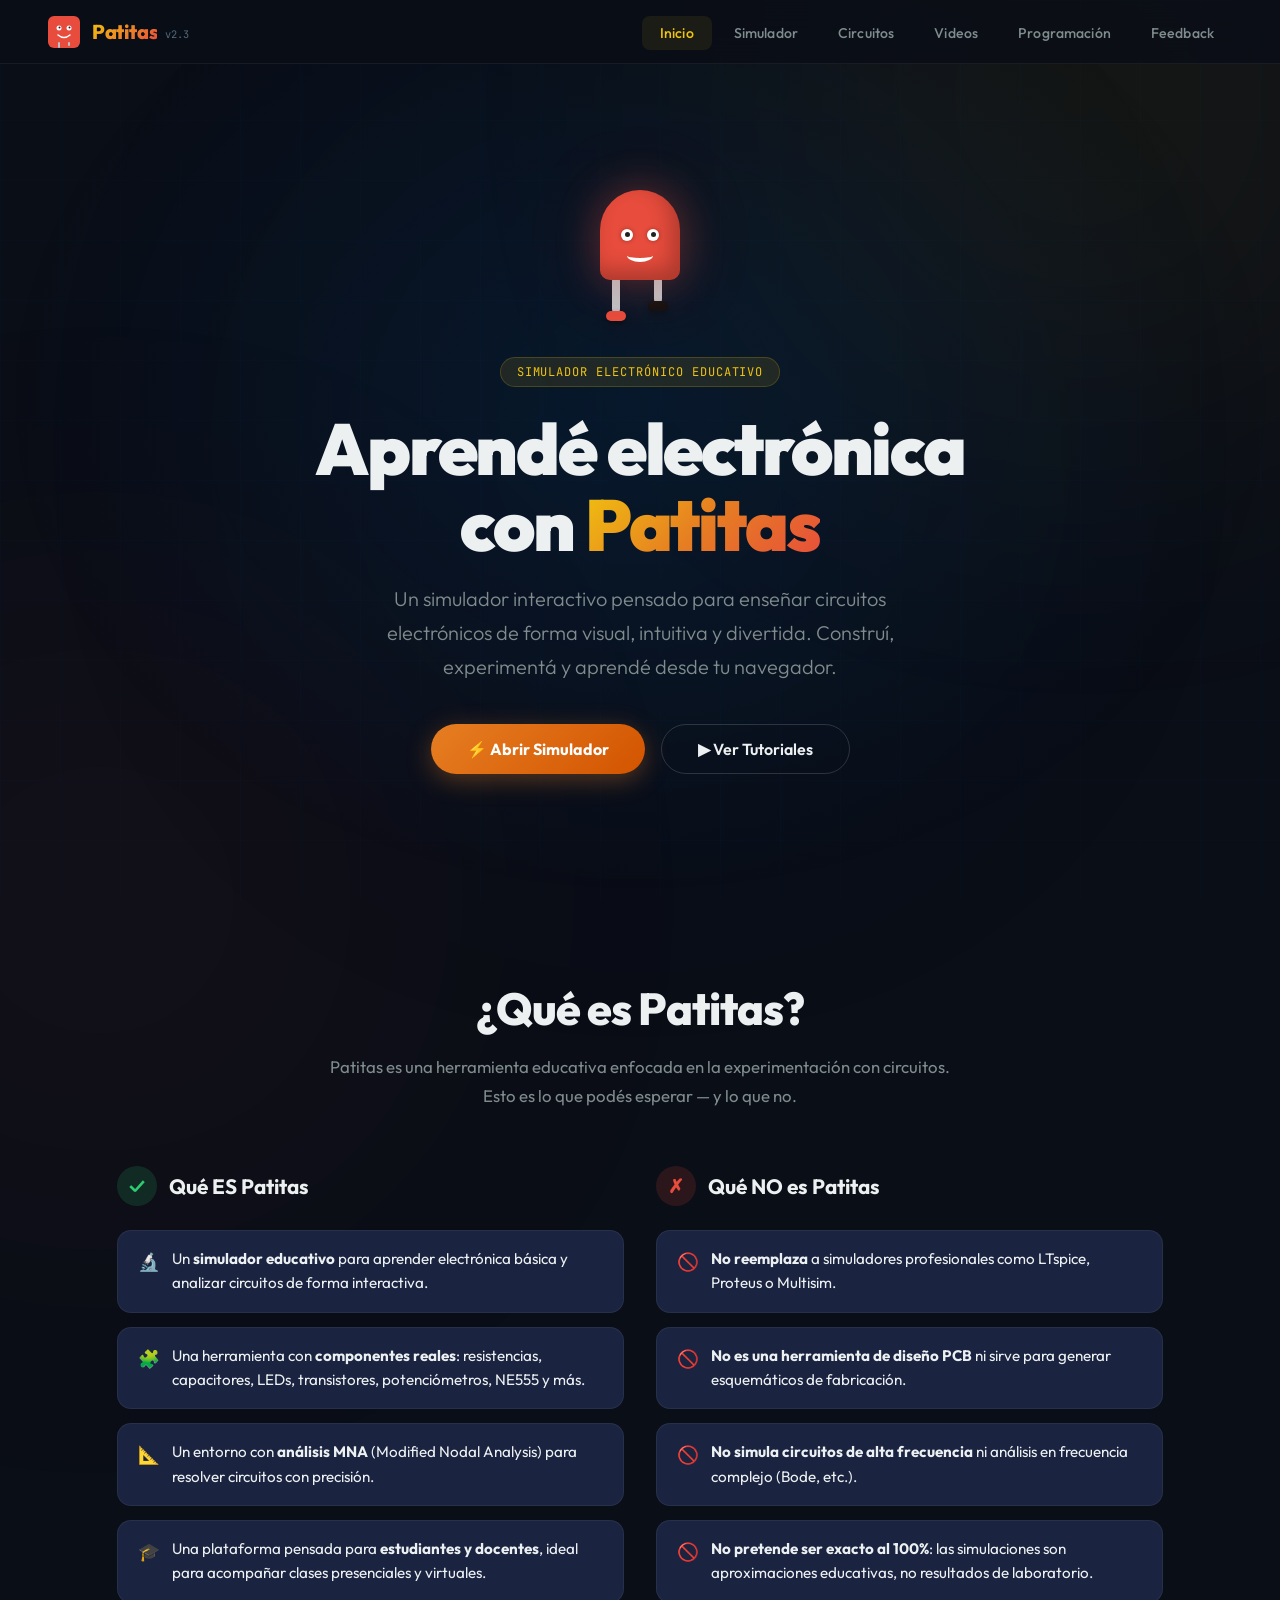
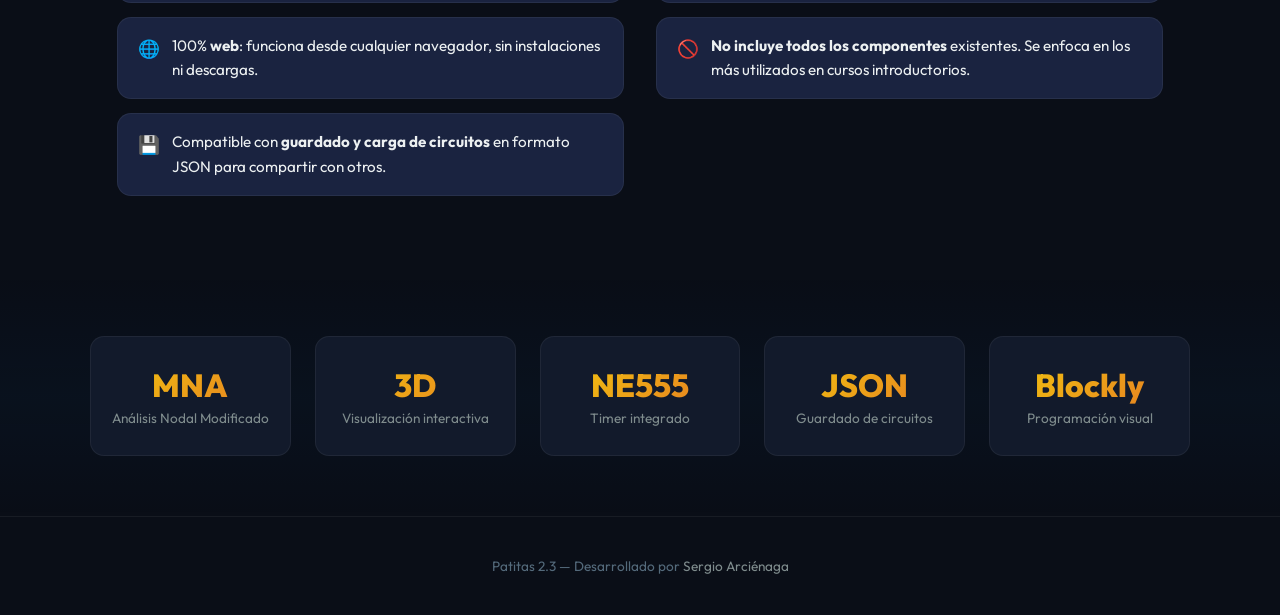
==== index.html @ 9a81a3ea "Initial commit" ====
<!DOCTYPE html><html lang="es"><head><meta charset="UTF-8"><meta name="viewport" content="width=device-width, initial-scale=1.0"><title>Patitas 2.3 — Simulador Electrónico Educativo</title><link rel="icon" type="image/svg+xml" href="[data-uri]"><link rel="preconnect" href="https://fonts.googleapis.com"><link rel="preconnect" href="https://fonts.gstatic.com" crossorigin><link href="https://fonts.googleapis.com/css2?family=Outfit:wght@300;400;500;600;700;800;900&family=JetBrains+Mono:wght@400;500;600&display=swap" rel="stylesheet"><style>:root{--bg-deep:#0a0e17;--bg-surface:#121a2b;--bg-card:#1a2340;--bg-card-hover:#1f2b4d;--patitas-red:#e74c3c;--patitas-red-glow:rgba(231,76,60,0.35);--multimeter-yellow:#f1c40f;--yellow-glow:rgba(241,196,15,0.25);--circuit-blue:#004b8d;--circuit-blue-light:#1e3a5f;--ocean-blue:#2980b9;--sky-blue:#aed6f1;--orange:#e67e22;--orange-deep:#d35400;--green:#2ecc71;--text-primary:#ecf0f1;--text-muted:#7f8c8d;--text-dim:#546a7b;--border-subtle:rgba(255,255,255,0.06);--border-accent:rgba(241,196,15,0.2);--radius-sm:8px;--radius-md:14px;--radius-lg:22px;--radius-xl:32px;--font-display:'Outfit',sans-serif;--font-mono:'JetBrains Mono',monospace}*,*::before,*::after{margin:0;padding:0;box-sizing:border-box}html{scroll-behavior:smooth;scrollbar-width:thin;scrollbar-color:var(--circuit-blue) var(--bg-deep)}body{font-family:var(--font-display);background:var(--bg-deep);color:var(--text-primary);overflow-x:hidden;min-height:100vh}.bg-grid{position:fixed;inset:0;z-index:0;pointer-events:none;background-image:linear-gradient(rgba(0,75,141,0.04) 1px,transparent 1px),linear-gradient(90deg,rgba(0,75,141,0.04) 1px,transparent 1px);background-size:60px 60px}.bg-glow{position:fixed;width:600px;height:600px;border-radius:50%;filter:blur(180px);pointer-events:none;z-index:0;opacity:0.5}.bg-glow--yellow{background:var(--multimeter-yellow);top:-200px;right:-100px;opacity:0.08}.bg-glow--red{background:var(--patitas-red);bottom:-300px;left:-200px;opacity:0.06}.bg-glow--blue{background:var(--circuit-blue);top:50%;left:50%;transform:translate(-50%,-50%);opacity:0.07}.navbar{position:fixed;top:0;left:0;right:0;z-index:9999;padding:0 clamp(16px,4vw,48px);height:64px;display:flex;align-items:center;justify-content:space-between;background:rgba(10,14,23,0.82);backdrop-filter:blur(20px) saturate(1.4);border-bottom:1px solid var(--border-subtle);overflow:hidden;transition:height 0.35s cubic-bezier(0.4,0,0.2,1),background 0.3s,box-shadow 0.3s,border-color 0.3s}.navbar.scrolled{background:rgba(10,14,23,0.95);box-shadow:0 4px 30px rgba(0,0,0,0.4)}.navbar.sim-collapsed{height:5px;border-bottom:2px solid var(--multimeter-yellow);background:rgba(10,14,23,0.6);box-shadow:0 0 20px var(--yellow-glow);pointer-events:none}.navbar.sim-collapsed *{opacity:0;transition:opacity 0.15s ease}.navbar.sim-expanded{height:64px;pointer-events:auto}.navbar.sim-expanded *{opacity:1;transition:opacity 0.25s ease 0.1s}.nav-hover-zone{position:fixed;top:0;left:0;right:0;height:18px;z-index:10000;display:none;cursor:default}.nav-hover-zone.active{display:block}.nav-brand{display:flex;align-items:center;gap:12px;text-decoration:none;cursor:pointer}.nav-brand svg{flex-shrink:0}.nav-brand-text{font-weight:800;font-size:1.25rem;background:linear-gradient(135deg,var(--multimeter-yellow),var(--patitas-red));-webkit-background-clip:text;-webkit-text-fill-color:transparent;background-clip:text;letter-spacing:-0.02em}.nav-brand-version{font-size:0.65rem;font-family:var(--font-mono);color:var(--text-dim);margin-left:-4px;margin-top:4px}.nav-links{display:flex;gap:4px;list-style:none}.nav-link{padding:8px 18px;border-radius:var(--radius-sm);font-size:0.88rem;font-weight:500;color:var(--text-muted);text-decoration:none;cursor:pointer;transition:color 0.2s,background 0.2s;letter-spacing:0.01em}.nav-link:hover{color:var(--text-primary);background:rgba(255,255,255,0.04)}.nav-link.active{color:var(--multimeter-yellow);background:rgba(241,196,15,0.08)}.nav-cta{padding:8px 20px;border-radius:var(--radius-lg);background:linear-gradient(135deg,var(--orange),var(--orange-deep));color:#fff;font-weight:600;font-size:0.85rem;text-decoration:none;cursor:pointer;transition:transform 0.2s,box-shadow 0.2s;box-shadow:0 4px 15px rgba(230,126,34,0.3)}.nav-cta:hover{transform:translateY(-2px);box-shadow:0 6px 25px rgba(230,126,34,0.5)}.nav-toggle{display:none;background:none;border:none;cursor:pointer;padding:8px}.nav-toggle span{display:block;width:22px;height:2px;background:var(--text-primary);margin:5px 0;border-radius:2px;transition:0.3s}@media (max-width:768px){.nav-toggle{display:block}.nav-links{position:fixed;top:64px;left:0;right:0;flex-direction:column;background:rgba(10,14,23,0.97);backdrop-filter:blur(20px);padding:16px;gap:4px;border-bottom:1px solid var(--border-subtle);transform:translateY(-120%);transition:transform 0.35s cubic-bezier(0.4,0,0.2,1)}.nav-links.open{transform:translateY(0)}.nav-link{padding:14px 18px;font-size:1rem}}.page{display:none;min-height:100vh;padding-top:64px;position:relative;z-index:1}.page.active{display:block}.page--simulator{padding-top:64px;display:none;transition:padding-top 0.35s cubic-bezier(0.4,0,0.2,1)}.page--simulator.nav-hidden{padding-top:5px}.page--simulator.active{display:flex;flex-direction:column;height:100vh}.hero{min-height:calc(100vh - 64px);display:flex;flex-direction:column;justify-content:center;align-items:center;text-align:center;padding:60px clamp(20px,6vw,80px);position:relative;overflow:hidden}.hero-video-wrap{position:absolute;top:0;left:50%;transform:translateX(-50%);width:min(900px,94vw);aspect-ratio:16/9;border-radius:0 0 24px 24px;overflow:hidden;opacity:0.32;filter:blur(0.5px) saturate(1.4) brightness(1.1);z-index:0;pointer-events:none;mask-image:linear-gradient(to bottom,black 30%,transparent 95%);-webkit-mask-image:linear-gradient(to bottom,black 30%,transparent 95%)}.hero-video-wrap video{width:100%;height:100%;object-fit:cover;display:block}.hero-video-wrap::after{content:'';position:absolute;inset:-2px;border-radius:0 0 26px 26px;border:1px solid rgba(241,196,15,0.12);border-top:none;pointer-events:none}.hero::before{content:'';position:absolute;inset:0;background:radial-gradient(ellipse at 50% 40%,rgba(0,75,141,0.15) 0%,transparent 70%);pointer-events:none;z-index:1}.hero>*:not(.hero-video-wrap){position:relative;z-index:2}.hero-mascot{position:relative;margin-bottom:36px;animation:mascotFloat 4s ease-in-out infinite}@keyframes mascotFloat{0%,100%{transform:translateY(0)}50%{transform:translateY(-12px)}}.mascot-body{width:80px;height:90px;background:var(--patitas-red);border-radius:40px 40px 10px 10px;position:relative;display:flex;justify-content:center;align-items:center;box-shadow:inset -8px -10px 20px rgba(0,0,0,0.25),0 0 40px var(--patitas-red-glow),0 0 80px rgba(231,76,60,0.15)}.mascot-eye{width:12px;height:12px;background:#fff;border-radius:50%;margin:0 7px;box-shadow:0 0 4px rgba(0,0,0,0.3);position:relative;animation:mascotBlink 3s infinite}.mascot-eye::after{content:'';position:absolute;width:5px;height:5px;background:#222;border-radius:50%;top:3px;left:4px}@keyframes mascotBlink{0%,90%,100%{transform:scaleY(1)}95%{transform:scaleY(0.1)}}.mascot-smile{position:absolute;bottom:18px;width:26px;height:13px;border-bottom:4px solid #fff;border-radius:50%}.mascot-legs{display:flex;justify-content:space-between;width:56px;margin:-3px auto 0}.mascot-leg{width:8px;background:#bdc3c7;border-radius:4px}.mascot-leg--long{height:36px}.mascot-leg--short{height:26px}.mascot-shoe{width:20px;height:10px;border-radius:5px;margin-top:-2px;margin-left:-6px}.mascot-shoe--red{background:var(--patitas-red);box-shadow:0 3px 6px rgba(0,0,0,0.3)}.mascot-shoe--black{background:#111;box-shadow:0 3px 6px rgba(0,0,0,0.3)}.hero-badge{font-family:var(--font-mono);font-size:0.75rem;color:var(--multimeter-yellow);background:rgba(241,196,15,0.1);border:1px solid rgba(241,196,15,0.2);padding:6px 16px;border-radius:100px;margin-bottom:24px;letter-spacing:0.08em;text-transform:uppercase}.hero h1{font-size:clamp(2.4rem,6vw,4.5rem);font-weight:900;line-height:1.05;letter-spacing:-0.03em;margin-bottom:20px}.hero h1 .gradient-text{background:linear-gradient(135deg,var(--multimeter-yellow) 0%,var(--orange) 50%,var(--patitas-red) 100%);-webkit-background-clip:text;-webkit-text-fill-color:transparent;background-clip:text}.hero-sub{font-size:clamp(1rem,2.2vw,1.25rem);color:var(--text-muted);max-width:600px;line-height:1.7;margin-bottom:40px;font-weight:300}.hero-actions{display:flex;gap:16px;flex-wrap:wrap;justify-content:center}.btn-primary{padding:14px 36px;border-radius:var(--radius-xl);background:linear-gradient(135deg,var(--orange),var(--orange-deep));color:#fff;font-weight:700;font-size:1rem;border:none;cursor:pointer;transition:transform 0.25s,box-shadow 0.25s;box-shadow:0 6px 25px rgba(230,126,34,0.35);text-decoration:none;font-family:var(--font-display)}.btn-primary:hover{transform:translateY(-3px) scale(1.02);box-shadow:0 10px 40px rgba(230,126,34,0.5)}.btn-secondary{padding:14px 36px;border-radius:var(--radius-xl);background:transparent;color:var(--text-primary);font-weight:600;font-size:1rem;border:1px solid rgba(255,255,255,0.15);cursor:pointer;transition:all 0.25s;text-decoration:none;font-family:var(--font-display)}.btn-secondary:hover{border-color:var(--multimeter-yellow);color:var(--multimeter-yellow);background:rgba(241,196,15,0.05)}.features-section{padding:80px clamp(20px,6vw,80px);max-width:1200px;margin:0 auto}.features-section h2{font-size:clamp(1.8rem,4vw,2.8rem);font-weight:800;text-align:center;margin-bottom:16px;letter-spacing:-0.02em}.features-section .section-sub{text-align:center;color:var(--text-muted);max-width:640px;margin:0 auto 56px;font-size:1.05rem;line-height:1.7}.features-grid{display:grid;grid-template-columns:repeat(auto-fit,minmax(320px,1fr));gap:32px}.feature-col h3{font-size:1.3rem;font-weight:700;margin-bottom:24px;display:flex;align-items:center;gap:12px}.feature-col h3 .icon-circle{width:40px;height:40px;border-radius:50%;display:flex;align-items:center;justify-content:center;font-size:1.2rem;flex-shrink:0}.icon-circle--green{background:rgba(46,204,113,0.15);color:var(--green)}.icon-circle--red{background:rgba(231,76,60,0.15);color:var(--patitas-red)}.feature-list{list-style:none;display:flex;flex-direction:column;gap:14px}.feature-list li{padding:16px 20px;background:var(--bg-card);border-radius:var(--radius-md);border:1px solid var(--border-subtle);font-size:0.95rem;line-height:1.6;transition:transform 0.2s,border-color 0.2s;display:flex;align-items:flex-start;gap:12px}.feature-list li:hover{transform:translateX(4px);border-color:var(--border-accent)}.feature-list li .li-icon{flex-shrink:0;font-size:1.1rem;margin-top:1px}.tech-strip{padding:60px clamp(20px,6vw,80px);background:linear-gradient(180deg,transparent,rgba(0,75,141,0.06),transparent)}.tech-grid{max-width:1100px;margin:0 auto;display:grid;grid-template-columns:repeat(auto-fit,minmax(200px,1fr));gap:24px}.tech-card{text-align:center;padding:28px 16px;border-radius:var(--radius-md);border:1px solid var(--border-subtle);background:var(--bg-surface);transition:border-color 0.3s,transform 0.3s}.tech-card:hover{border-color:var(--border-accent);transform:translateY(-4px)}.tech-card .tech-num{font-size:2rem;font-weight:800;background:linear-gradient(135deg,var(--multimeter-yellow),var(--orange));-webkit-background-clip:text;-webkit-text-fill-color:transparent;background-clip:text}.tech-card .tech-label{color:var(--text-muted);font-size:0.85rem;margin-top:4px}.sim-frame{flex:1;width:100%;border:none}.section-page{padding:100px clamp(20px,6vw,80px) 80px;max-width:1200px;margin:0 auto}.section-page h2{font-size:clamp(1.8rem,4vw,2.5rem);font-weight:800;margin-bottom:12px;letter-spacing:-0.02em}.section-page .page-desc{color:var(--text-muted);font-size:1.05rem;line-height:1.7;max-width:700px;margin-bottom:48px}.circuits-grid{display:grid;grid-template-columns:repeat(auto-fill,minmax(300px,1fr));gap:24px}.circuit-card{background:var(--bg-card);border:1px solid var(--border-subtle);border-radius:var(--radius-md);padding:28px 24px;transition:transform 0.25s,border-color 0.25s,box-shadow 0.25s;display:flex;flex-direction:column;gap:14px}.circuit-card:hover{transform:translateY(-4px);border-color:var(--multimeter-yellow);box-shadow:0 8px 30px rgba(241,196,15,0.08)}.circuit-card .card-tag{font-family:var(--font-mono);font-size:0.7rem;color:var(--multimeter-yellow);background:rgba(241,196,15,0.1);padding:4px 10px;border-radius:100px;width:fit-content;text-transform:uppercase;letter-spacing:0.06em}.circuit-card h3{font-size:1.15rem;font-weight:700}.circuit-card p{color:var(--text-muted);font-size:0.9rem;line-height:1.6;flex:1}.circuit-card .card-link{display:inline-flex;align-items:center;gap:8px;color:var(--ocean-blue);font-weight:600;font-size:0.9rem;text-decoration:none;transition:color 0.2s,gap 0.2s}.circuit-card .card-link:hover{color:var(--sky-blue);gap:12px}.circuit-card .card-link svg{transition:transform 0.2s}.circuit-card .card-link:hover svg{transform:translateX(3px)}.videos-grid{display:grid;grid-template-columns:repeat(auto-fill,minmax(340px,1fr));gap:28px}.video-card{background:var(--bg-card);border:1px solid var(--border-subtle);border-radius:var(--radius-md);overflow:hidden;transition:transform 0.25s,border-color 0.25s,box-shadow 0.25s}.video-card:hover{transform:translateY(-4px);border-color:var(--patitas-red);box-shadow:0 8px 30px rgba(231,76,60,0.1)}.video-card .video-embed{width:100%;aspect-ratio:16/9;border:none}.video-card .video-info{padding:20px}.video-card h3{font-size:1.05rem;font-weight:600;margin-bottom:8px}.video-card p{color:var(--text-muted);font-size:0.85rem;line-height:1.5}.prog-grid{display:grid;grid-template-columns:repeat(auto-fill,minmax(300px,1fr));gap:24px}.prog-card{background:var(--bg-card);border:1px solid var(--border-subtle);border-radius:var(--radius-md);padding:28px 24px;transition:transform 0.25s,border-color 0.25s,box-shadow 0.25s;display:flex;flex-direction:column;gap:14px}.prog-card:hover{transform:translateY(-4px);border-color:var(--green);box-shadow:0 8px 30px rgba(46,204,113,0.1)}.prog-card .card-tag{font-family:var(--font-mono);font-size:0.7rem;padding:4px 10px;border-radius:100px;width:fit-content;text-transform:uppercase;letter-spacing:0.06em}.prog-card .card-tag--blockly{color:var(--green);background:rgba(46,204,113,0.1)}.prog-card .card-tag--advanced{color:var(--orange);background:rgba(230,126,34,0.1)}.prog-card h3{font-size:1.15rem;font-weight:700}.prog-card p{color:var(--text-muted);font-size:0.9rem;line-height:1.6;flex:1}.prog-card .card-link{display:inline-flex;align-items:center;gap:8px;color:var(--green);font-weight:600;font-size:0.9rem;text-decoration:none;transition:color 0.2s,gap 0.2s}.prog-card .card-link:hover{color:#58d68d;gap:12px}.prog-card .blockly-preview{height:60px;background:linear-gradient(135deg,rgba(46,204,113,0.06),rgba(241,196,15,0.04));border-radius:var(--radius-sm);display:flex;align-items:center;justify-content:center;gap:6px;overflow:hidden}.block-piece{height:22px;border-radius:4px;display:flex;align-items:center;padding:0 10px;font-family:var(--font-mono);font-size:0.6rem;color:#fff;font-weight:600;white-space:nowrap}.block-piece--blue{background:#5b80a5}.block-piece--green{background:#5ba55b}.block-piece--yellow{background:#c4a900}.block-piece--purple{background:#8b5ba5}.block-piece--orange{background:#c47a00}.feedback-container{padding:100px clamp(20px,6vw,80px) 80px;max-width:900px;margin:0 auto;text-align:center}.feedback-container h2{font-size:clamp(1.8rem,4vw,2.5rem);font-weight:800;margin-bottom:12px}.feedback-container .page-desc{color:var(--text-muted);font-size:1.05rem;line-height:1.7;max-width:600px;margin:0 auto 40px}.form-frame-wrapper{background:var(--bg-card);border:1px solid var(--border-subtle);border-radius:var(--radius-lg);overflow:hidden;box-shadow:0 8px 40px rgba(0,0,0,0.3)}.form-frame-wrapper iframe{width:100%;height:1100px;border:none}.site-footer{padding:40px clamp(20px,6vw,80px);border-top:1px solid var(--border-subtle);text-align:center;color:var(--text-dim);font-size:0.85rem}.site-footer a{color:var(--text-muted);text-decoration:none}.site-footer a:hover{color:var(--multimeter-yellow)}.reveal{opacity:0;transform:translateY(30px);transition:opacity 0.7s cubic-bezier(0.25,0.46,0.45,0.94),transform 0.7s cubic-bezier(0.25,0.46,0.45,0.94)}.reveal.visible{opacity:1;transform:translateY(0)}.stagger>*{opacity:0;transform:translateY(20px);transition:opacity 0.5s ease,transform 0.5s ease}.stagger.visible>*:nth-child(1){transition-delay:0.05s;opacity:1;transform:translateY(0)}.stagger.visible>*:nth-child(2){transition-delay:0.12s;opacity:1;transform:translateY(0)}.stagger.visible>*:nth-child(3){transition-delay:0.19s;opacity:1;transform:translateY(0)}.stagger.visible>*:nth-child(4){transition-delay:0.26s;opacity:1;transform:translateY(0)}.stagger.visible>*:nth-child(5){transition-delay:0.33s;opacity:1;transform:translateY(0)}.stagger.visible>*:nth-child(6){transition-delay:0.40s;opacity:1;transform:translateY(0)}.stagger.visible>*:nth-child(7){transition-delay:0.47s;opacity:1;transform:translateY(0)}.stagger.visible>*:nth-child(8){transition-delay:0.54s;opacity:1;transform:translateY(0)}.empty-state{text-align:center;padding:60px 20px;color:var(--text-dim)}.empty-state svg{margin-bottom:16px;opacity:0.4}.empty-state p{font-size:1rem}.callout{background:rgba(241,196,15,0.06);border:1px dashed rgba(241,196,15,0.25);border-radius:var(--radius-md);padding:20px 24px;margin-bottom:32px;color:var(--text-muted);font-size:0.9rem;line-height:1.7}.callout code{font-family:var(--font-mono);background:rgba(255,255,255,0.06);padding:2px 8px;border-radius:4px;font-size:0.82rem;color:var(--multimeter-yellow)}@media (max-width:480px){.features-grid{grid-template-columns:1fr}.circuits-grid{grid-template-columns:1fr}.videos-grid{grid-template-columns:1fr}.prog-grid{grid-template-columns:1fr}.hero h1{font-size:2rem}}</style><script>(function(){var _d=Date.now(),_e=0;setInterval(function(){var _f=Date.now();if(_f-_d>200){_e++;if(_e>5){document.body.innerHTML='';}}
_d=_f;},150);document.addEventListener('contextmenu',function(e){e.preventDefault();return false;});document.addEventListener('keydown',function(e){if(e.key==='F12'||(e.ctrlKey&&e.shiftKey&&(e.key==='I'||e.key==='J'||e.key==='C'))||(e.ctrlKey&&e.key==='u')||(e.ctrlKey&&e.key==='s')){e.preventDefault();return false;}});document.addEventListener('selectstart',function(e){var t=e.target.tagName;if(t!=='INPUT'&&t!=='TEXTAREA'){e.preventDefault();}});document.addEventListener('copy',function(e){e.preventDefault();});document.addEventListener('dragstart',function(e){e.preventDefault();});var s=document.createElement('style');s.textContent='body{-webkit-user-select:none;-moz-user-select:none;-ms-user-select:none;user-select:none;}input,textarea,select{-webkit-user-select:text;-moz-user-select:text;user-select:text;}';document.head.appendChild(s);})();</script></head><body><div class="bg-grid"></div><div class="bg-glow bg-glow--yellow"></div><div class="bg-glow bg-glow--red"></div><div class="bg-glow bg-glow--blue"></div><nav class="navbar" id="navbar"><a class="nav-brand" onclick="navigate('home')"><svg width="32" height="32" viewBox="0 0 64 64" xmlns="http://www.w3.org/2000/svg"><rect width="64" height="64" rx="12" fill="#e74c3c"/><circle cx="22" cy="24" r="5" fill="#fff"/><circle cx="42" cy="24" r="5" fill="#fff"/><circle cx="23" cy="23" r="2" fill="#222"/><circle cx="43" cy="23" r="2" fill="#222"/><path d="M20 38 Q32 48 44 38" fill="none" stroke="#fff" stroke-width="3" stroke-linecap="round"/><rect x="20" y="52" width="4" height="12" rx="2" fill="#bdc3c7"/><rect x="40" y="52" width="4" height="8" rx="2" fill="#bdc3c7"/></svg><span class="nav-brand-text">Patitas</span><span class="nav-brand-version">v2.3</span></a><button class="nav-toggle" id="navToggle" aria-label="Menú"><span></span><span></span><span></span></button><ul class="nav-links" id="navLinks"><li><a class="nav-link active" data-page="home" onclick="navigate('home')">Inicio</a></li><li><a class="nav-link" data-page="simulator" onclick="navigate('simulator')">Simulador</a></li><li><a class="nav-link" data-page="circuits" onclick="navigate('circuits')">Circuitos</a></li><li><a class="nav-link" data-page="videos" onclick="navigate('videos')">Videos</a></li><li><a class="nav-link" data-page="programming" onclick="navigate('programming')">Programación</a></li><li><a class="nav-link" data-page="feedback" onclick="navigate('feedback')">Feedback</a></li></ul></nav><div class="nav-hover-zone" id="navHoverZone"></div><section class="page active" id="page-home"><div class="hero"><div class="hero-video-wrap"><video autoplay muted loop playsinline disablePictureInPicture><source src="Video_Project.mp4" type="video/mp4"></video></div><div class="hero-mascot"><div class="mascot-body"><div class="mascot-eye"></div><div class="mascot-eye"></div><div class="mascot-smile"></div></div><div class="mascot-legs"><div><div class="mascot-leg mascot-leg--long"></div><div class="mascot-shoe mascot-shoe--red"></div></div><div><div class="mascot-leg mascot-leg--short"></div><div class="mascot-shoe mascot-shoe--black"></div></div></div></div><div class="hero-badge">Simulador Electrónico Educativo</div><h1>Aprendé electrónica<br>con <span class="gradient-text">Patitas</span></h1><p class="hero-sub">
            Un simulador interactivo pensado para enseñar circuitos electrónicos de forma visual, intuitiva y divertida. Construí, experimentá y aprendé desde tu navegador.
        </p><div class="hero-actions"><button class="btn-primary" onclick="navigate('simulator')">
                ⚡ Abrir Simulador
            </button><button class="btn-secondary" onclick="navigate('videos')">
                ▶ Ver Tutoriales
            </button></div></div><div class="features-section reveal"><h2>¿Qué es Patitas?</h2><p class="section-sub">
            Patitas es una herramienta educativa enfocada en la experimentación con circuitos. Esto es lo que podés esperar — y lo que no.
        </p><div class="features-grid"><div class="feature-col"><h3><span class="icon-circle icon-circle--green">✓</span>
                    Qué ES Patitas
                </h3><ul class="feature-list stagger"><li><span class="li-icon">🔬</span><span>Un <strong>simulador educativo</strong> para aprender electrónica básica y analizar circuitos de forma interactiva.</span></li><li><span class="li-icon">🧩</span><span>Una herramienta con <strong>componentes reales</strong>: resistencias, capacitores, LEDs, transistores, potenciómetros, NE555 y más.</span></li><li><span class="li-icon">📐</span><span>Un entorno con <strong>análisis MNA</strong> (Modified Nodal Analysis) para resolver circuitos con precisión.</span></li><li><span class="li-icon">🎓</span><span>Una plataforma pensada para <strong>estudiantes y docentes</strong>, ideal para acompañar clases presenciales y virtuales.</span></li><li><span class="li-icon">🌐</span><span>100% <strong>web</strong>: funciona desde cualquier navegador, sin instalaciones ni descargas.</span></li><li><span class="li-icon">💾</span><span>Compatible con <strong>guardado y carga de circuitos</strong> en formato JSON para compartir con otros.</span></li></ul></div><div class="feature-col"><h3><span class="icon-circle icon-circle--red">✗</span>
                    Qué NO es Patitas
                </h3><ul class="feature-list stagger"><li><span class="li-icon">🚫</span><span><strong>No reemplaza</strong> a simuladores profesionales como LTspice, Proteus o Multisim.</span></li><li><span class="li-icon">🚫</span><span><strong>No es una herramienta de diseño PCB</strong> ni sirve para generar esquemáticos de fabricación.</span></li><li><span class="li-icon">🚫</span><span><strong>No simula circuitos de alta frecuencia</strong> ni análisis en frecuencia complejo (Bode, etc.).</span></li><li><span class="li-icon">🚫</span><span><strong>No pretende ser exacto al 100%</strong>: las simulaciones son aproximaciones educativas, no resultados de laboratorio.</span></li><li><span class="li-icon">🚫</span><span><strong>No incluye todos los componentes</strong> existentes. Se enfoca en los más utilizados en cursos introductorios.</span></li></ul></div></div></div><div class="tech-strip reveal"><div class="tech-grid stagger"><div class="tech-card"><div class="tech-num">MNA</div><div class="tech-label">Análisis Nodal Modificado</div></div><div class="tech-card"><div class="tech-num">3D</div><div class="tech-label">Visualización interactiva</div></div><div class="tech-card"><div class="tech-num">NE555</div><div class="tech-label">Timer integrado</div></div><div class="tech-card"><div class="tech-num">JSON</div><div class="tech-label">Guardado de circuitos</div></div><div class="tech-card"><div class="tech-num">Blockly</div><div class="tech-label">Programación visual</div></div></div></div><footer class="site-footer"><p>Patitas 2.3 — Desarrollado por <a href="mailto:sarcienaga@gmail.com">Sergio Arciénaga</a></p></footer></section><section class="page page--simulator" id="page-simulator"><iframe class="sim-frame" id="simFrame" src="" title="Patitas Simulador" allowfullscreen></iframe></section><section class="page" id="page-circuits"><div class="section-page"><h2 class="reveal">Circuitos de Ejemplo</h2><p class="page-desc reveal">
            Descargá archivos <code>.json</code> de circuitos pre-armados y cargalos directamente en el simulador para explorarlos y modificarlos.
        </p><div class="callout reveal"><strong>¿Cómo usar estos archivos?</strong><br>
            1. Hacé clic en "Descargar JSON" para obtener el archivo.<br>
            2. En el simulador, usá el botón de <strong>Cargar</strong> (📂) en la barra superior.<br>
            3. Seleccioná el archivo <code>.json</code> descargado. ¡Listo!
        </div><div class="circuits-grid stagger reveal"><div class="circuit-card"><span class="card-tag">Básico</span><h3>LED con Resistencia</h3><p>Circuito básico para encender un LED con resistencia limitadora de corriente. Ideal para empezar.</p><a class="card-link" href="https://drive.google.com/uc?export=download&id=TU_ID_AQUI" target="_blank" rel="noopener">
                    Descargar JSON
                    <svg width="16" height="16" viewBox="0 0 24 24" fill="none" stroke="currentColor" stroke-width="2"><path d="M7 17l9.2-9.2M17 17V7H7"/></svg></a></div><div class="circuit-card"><span class="card-tag">Intermedio</span><h3>Divisor de Tensión</h3><p>Dos resistencias en serie para obtener un voltaje de salida proporcional. Concepto fundamental.</p><a class="card-link" href="https://drive.google.com/uc?export=download&id=TU_ID_AQUI" target="_blank" rel="noopener">
                    Descargar JSON
                    <svg width="16" height="16" viewBox="0 0 24 24" fill="none" stroke="currentColor" stroke-width="2"><path d="M7 17l9.2-9.2M17 17V7H7"/></svg></a></div><div class="circuit-card"><span class="card-tag">Intermedio</span><h3>Circuito RC</h3><p>Resistencia + capacitor: carga y descarga. Observá las curvas temporales en el simulador.</p><a class="card-link" href="https://drive.google.com/uc?export=download&id=TU_ID_AQUI" target="_blank" rel="noopener">
                    Descargar JSON
                    <svg width="16" height="16" viewBox="0 0 24 24" fill="none" stroke="currentColor" stroke-width="2"><path d="M7 17l9.2-9.2M17 17V7H7"/></svg></a></div><div class="circuit-card"><span class="card-tag">Avanzado</span><h3>NE555 Astable</h3><p>Generador de onda cuadrada con el clásico timer 555 en configuración astable.</p><a class="card-link" href="https://drive.google.com/uc?export=download&id=TU_ID_AQUI" target="_blank" rel="noopener">
                    Descargar JSON
                    <svg width="16" height="16" viewBox="0 0 24 24" fill="none" stroke="currentColor" stroke-width="2"><path d="M7 17l9.2-9.2M17 17V7H7"/></svg></a></div><div class="circuit-card"><span class="card-tag">Avanzado</span><h3>Transistor como Switch</h3><p>Uso de un transistor BJT para conmutar una carga (LED). Control digital básico.</p><a class="card-link" href="https://drive.google.com/uc?export=download&id=TU_ID_AQUI" target="_blank" rel="noopener">
                    Descargar JSON
                    <svg width="16" height="16" viewBox="0 0 24 24" fill="none" stroke="currentColor" stroke-width="2"><path d="M7 17l9.2-9.2M17 17V7H7"/></svg></a></div><div class="circuit-card"><span class="card-tag">Avanzado</span><h3>Potenciómetro + LED</h3><p>Controlá la intensidad de un LED usando un potenciómetro como divisor variable.</p><a class="card-link" href="https://drive.google.com/uc?export=download&id=TU_ID_AQUI" target="_blank" rel="noopener">
                    Descargar JSON
                    <svg width="16" height="16" viewBox="0 0 24 24" fill="none" stroke="currentColor" stroke-width="2"><path d="M7 17l9.2-9.2M17 17V7H7"/></svg></a></div></div></div><footer class="site-footer"><p>Patitas 2.3 — Desarrollado por <a href="mailto:sarcienaga@gmail.com">Sergio Arciénaga</a></p></footer></section><section class="page" id="page-videos"><div class="section-page"><h2 class="reveal">Videotutoriales</h2><p class="page-desc reveal">
            Aprendé a usar Patitas paso a paso con estos videos. Desde los primeros pasos hasta circuitos avanzados.
        </p><div class="videos-grid stagger reveal"><div class="video-card"><iframe class="video-embed" src="" data-src="https://www.youtube.com/embed/VIDEO_ID_1" title="Tutorial 1" allow="accelerometer; autoplay; clipboard-write; encrypted-media; gyroscope; picture-in-picture" allowfullscreen loading="lazy"></iframe><div class="video-info"><h3>Introducción a Patitas</h3><p>Primeros pasos: interfaz, componentes y cómo armar tu primer circuito.</p></div></div><div class="video-card"><iframe class="video-embed" src="" data-src="https://www.youtube.com/embed/VIDEO_ID_2" title="Tutorial 2" allow="accelerometer; autoplay; clipboard-write; encrypted-media; gyroscope; picture-in-picture" allowfullscreen loading="lazy"></iframe><div class="video-info"><h3>Trabajando con Resistencias y LEDs</h3><p>Cómo conectar componentes básicos y entender las mediciones.</p></div></div><div class="video-card"><iframe class="video-embed" src="" data-src="https://www.youtube.com/embed/VIDEO_ID_3" title="Tutorial 3" allow="accelerometer; autoplay; clipboard-write; encrypted-media; gyroscope; picture-in-picture" allowfullscreen loading="lazy"></iframe><div class="video-info"><h3>Circuitos con NE555</h3><p>Configuración astable y monoestable del timer 555 en Patitas.</p></div></div><div class="video-card"><iframe class="video-embed" src="" data-src="https://www.youtube.com/embed/VIDEO_ID_4" title="Tutorial 4" allow="accelerometer; autoplay; clipboard-write; encrypted-media; gyroscope; picture-in-picture" allowfullscreen loading="lazy"></iframe><div class="video-info"><h3>Guardado y Carga de Circuitos</h3><p>Cómo exportar tus circuitos en JSON y compartirlos con otros.</p></div></div></div></div><footer class="site-footer"><p>Patitas 2.3 — Desarrollado por <a href="mailto:sarcienaga@gmail.com">Sergio Arciénaga</a></p></footer></section><section class="page" id="page-programming"><div class="section-page"><h2 class="reveal">Programación con Bloques</h2><p class="page-desc reveal">
            Descargá programas de ejemplo en formato XML para usar con el editor Blockly integrado en Patitas. Cargalos desde el menú de programación del simulador.
        </p><div class="callout reveal"><strong>¿Cómo usar estos archivos?</strong><br>
            1. Descargá el archivo <code>.xml</code> del programa que te interese.<br>
            2. En el simulador, abrí el panel de <strong>Blockly</strong> (icono de bloques en la barra superior).<br>
            3. Usá la opción <strong>Cargar XML</strong> para importar el programa. ¡Los bloques aparecerán listos para ejecutar!
        </div><div class="prog-grid stagger reveal"><div class="prog-card"><div class="blockly-preview"><span class="block-piece block-piece--green">iniciar</span><span class="block-piece block-piece--blue">encender LED</span><span class="block-piece block-piece--yellow">esperar 1s</span></div><span class="card-tag card-tag--blockly">Básico</span><h3>Blink — LED Intermitente</h3><p>El clásico "Hola Mundo" de la electrónica: enciende y apaga un LED a intervalos regulares.</p><a class="card-link" href="https://drive.google.com/uc?export=download&id=TU_ID_AQUI" target="_blank" rel="noopener">
                    Descargar XML
                    <svg width="16" height="16" viewBox="0 0 24 24" fill="none" stroke="currentColor" stroke-width="2"><path d="M21 15v4a2 2 0 01-2 2H5a2 2 0 01-2-2v-4M7 10l5 5 5-5M12 15V3"/></svg></a></div><div class="prog-card"><div class="blockly-preview"><span class="block-piece block-piece--purple">si sensor</span><span class="block-piece block-piece--green">entonces</span><span class="block-piece block-piece--blue">activar</span></div><span class="card-tag card-tag--blockly">Básico</span><h3>Condicional — Si / Entonces</h3><p>Lectura de un sensor y toma de decisión: si se cumple una condición, se ejecuta una acción.</p><a class="card-link" href="https://drive.google.com/uc?export=download&id=TU_ID_AQUI" target="_blank" rel="noopener">
                    Descargar XML
                    <svg width="16" height="16" viewBox="0 0 24 24" fill="none" stroke="currentColor" stroke-width="2"><path d="M21 15v4a2 2 0 01-2 2H5a2 2 0 01-2-2v-4M7 10l5 5 5-5M12 15V3"/></svg></a></div><div class="prog-card"><div class="blockly-preview"><span class="block-piece block-piece--yellow">repetir 10</span><span class="block-piece block-piece--blue">mover</span><span class="block-piece block-piece--orange">cambiar</span></div><span class="card-tag card-tag--blockly">Intermedio</span><h3>Bucle — Secuencia de LEDs</h3><p>Usa un bucle para encender una secuencia de LEDs uno tras otro, creando un efecto de desplazamiento.</p><a class="card-link" href="https://drive.google.com/uc?export=download&id=TU_ID_AQUI" target="_blank" rel="noopener">
                    Descargar XML
                    <svg width="16" height="16" viewBox="0 0 24 24" fill="none" stroke="currentColor" stroke-width="2"><path d="M21 15v4a2 2 0 01-2 2H5a2 2 0 01-2-2v-4M7 10l5 5 5-5M12 15V3"/></svg></a></div><div class="prog-card"><div class="blockly-preview"><span class="block-piece block-piece--orange">función</span><span class="block-piece block-piece--green">leer pot</span><span class="block-piece block-piece--purple">mapear</span></div><span class="card-tag card-tag--advanced">Avanzado</span><h3>Potenciómetro → PWM</h3><p>Lee el valor de un potenciómetro y lo convierte en señal PWM para controlar la intensidad de un LED.</p><a class="card-link" href="https://drive.google.com/uc?export=download&id=TU_ID_AQUI" target="_blank" rel="noopener">
                    Descargar XML
                    <svg width="16" height="16" viewBox="0 0 24 24" fill="none" stroke="currentColor" stroke-width="2"><path d="M21 15v4a2 2 0 01-2 2H5a2 2 0 01-2-2v-4M7 10l5 5 5-5M12 15V3"/></svg></a></div><div class="prog-card"><div class="blockly-preview"><span class="block-piece block-piece--blue">NE555</span><span class="block-piece block-piece--yellow">config</span><span class="block-piece block-piece--green">salida</span></div><span class="card-tag card-tag--advanced">Avanzado</span><h3>Timer 555 Programado</h3><p>Control del NE555 a través de bloques: configura frecuencia y ciclo de trabajo desde el código.</p><a class="card-link" href="https://drive.google.com/uc?export=download&id=TU_ID_AQUI" target="_blank" rel="noopener">
                    Descargar XML
                    <svg width="16" height="16" viewBox="0 0 24 24" fill="none" stroke="currentColor" stroke-width="2"><path d="M21 15v4a2 2 0 01-2 2H5a2 2 0 01-2-2v-4M7 10l5 5 5-5M12 15V3"/></svg></a></div><div class="prog-card"><div class="blockly-preview"><span class="block-piece block-piece--purple">variable</span><span class="block-piece block-piece--orange">contador</span><span class="block-piece block-piece--blue">mostrar</span></div><span class="card-tag card-tag--advanced">Avanzado</span><h3>Contador con Variables</h3><p>Ejemplo de uso de variables: un contador que incrementa cada vez que se activa un pulsador.</p><a class="card-link" href="https://drive.google.com/uc?export=download&id=TU_ID_AQUI" target="_blank" rel="noopener">
                    Descargar XML
                    <svg width="16" height="16" viewBox="0 0 24 24" fill="none" stroke="currentColor" stroke-width="2"><path d="M21 15v4a2 2 0 01-2 2H5a2 2 0 01-2-2v-4M7 10l5 5 5-5M12 15V3"/></svg></a></div></div></div><footer class="site-footer"><p>Patitas 2.3 — Desarrollado por <a href="mailto:sarcienaga@gmail.com">Sergio Arciénaga</a></p></footer></section><section class="page" id="page-feedback"><div class="feedback-container"><h2 class="reveal">Tu opinión importa</h2><p class="page-desc reveal">
            Ayudanos a mejorar Patitas. Completá este breve formulario y contanos tu experiencia con el simulador.
        </p><div class="form-frame-wrapper reveal"><iframe
                id="feedbackFrame"
                src=""
                data-src="https://docs.google.com/forms/d/e/1FAIpQLSfTqwKpplshcP9-gJh_vRVu-BRX_Hmi3DBr1hePJB98HQlNnw/viewform?embedded=true"
                title="Formulario de Feedback"
                loading="lazy">
                Cargando…
            </iframe></div></div><footer class="site-footer"><p>Patitas 2.3 — Desarrollado por <a href="mailto:sarcienaga@gmail.com">Sergio Arciénaga</a></p></footer></section><script>    const pages = ['home', 'simulator', 'circuits', 'videos', 'programming', 'feedback'];
    let currentPage = 'home';
    let simLoaded = false;
    const navbar = document.getElementById('navbar');
    const hoverZone = document.getElementById('navHoverZone');
    const simPage = document.getElementById('page-simulator');
    let collapseTimeout = null;
    let isSimMode = false;
    function navigate(page) {
        if (!pages.includes(page)) return;
        currentPage = page;
        document.querySelectorAll('.page').forEach(p => p.classList.remove('active'));
        document.getElementById('page-' + page).classList.add('active');
        document.querySelectorAll('.nav-link').forEach(link => {
            link.classList.toggle('active', link.dataset.page === page);
        });
        document.getElementById('navLinks').classList.remove('open');
        if (page === 'simulator' && !simLoaded) {
            document.getElementById('simFrame').src = 'simulador23_responsive_v21.html';
            simLoaded = true;
        }
        if (page === 'simulator') {
            isSimMode = true;
            setTimeout(() => collapseNavbar(), 600);
            hoverZone.classList.add('active');
        } else {
            isSimMode = false;
            expandNavbar(true); 
            hoverZone.classList.remove('active');
            simPage.classList.remove('nav-hidden');
        }
        if (page === 'videos') {
            document.querySelectorAll('.video-embed[data-src]').forEach(iframe => {
                if (!iframe.src || iframe.src === '' || iframe.src === window.location.href) {
                    iframe.src = iframe.dataset.src;
                }
            });
        }
        if (page === 'feedback') {
            const ff = document.getElementById('feedbackFrame');
            if (!ff.src || ff.src === '' || ff.src === window.location.href) {
                ff.src = ff.dataset.src;
            }
        }
        window.scrollTo({ top: 0, behavior: 'instant' });
        setTimeout(observeReveals, 100);
    }
    function collapseNavbar() {
        if (!isSimMode) return;
        clearTimeout(collapseTimeout);
        navbar.classList.add('sim-collapsed');
        navbar.classList.remove('sim-expanded');
        simPage.classList.add('nav-hidden');
    }
    function expandNavbar(permanent) {
        clearTimeout(collapseTimeout);
        navbar.classList.remove('sim-collapsed');
        navbar.classList.add('sim-expanded');
        simPage.classList.remove('nav-hidden');
        if (!permanent && isSimMode) {
            collapseTimeout = setTimeout(() => collapseNavbar(), 2000);
        }
    }
    hoverZone.addEventListener('mouseenter', () => {
        if (isSimMode) expandNavbar(false);
    });
    navbar.addEventListener('mouseenter', () => {
        if (isSimMode) {
            clearTimeout(collapseTimeout);
            navbar.classList.remove('sim-collapsed');
            navbar.classList.add('sim-expanded');
            simPage.classList.remove('nav-hidden');
        }
    });
    navbar.addEventListener('mouseleave', () => {
        if (isSimMode) {
            collapseTimeout = setTimeout(() => collapseNavbar(), 800);
        }
    });
    hoverZone.addEventListener('touchstart', (e) => {
        e.preventDefault();
        if (isSimMode) {
            if (navbar.classList.contains('sim-collapsed')) {
                expandNavbar(false);
                clearTimeout(collapseTimeout);
                collapseTimeout = setTimeout(() => collapseNavbar(), 4000);
            } else {
                collapseNavbar();
            }
        }
    }, { passive: false });
    document.getElementById('navToggle').addEventListener('click', () => {
        document.getElementById('navLinks').classList.toggle('open');
    });
    window.addEventListener('scroll', () => {
        if (!isSimMode) {
            navbar.classList.toggle('scrolled', window.scrollY > 20);
        }
    });
    function observeReveals() {
        const observer = new IntersectionObserver((entries) => {
            entries.forEach(entry => {
                if (entry.isIntersecting) {
                    entry.target.classList.add('visible');
                }
            });
        }, { threshold: 0.1, rootMargin: '0px 0px -40px 0px' });
        document.querySelectorAll('.reveal, .stagger').forEach(el => {
            if (!el.classList.contains('visible')) {
                observer.observe(el);
            }
        });
    }
    observeReveals();</script></body></html>
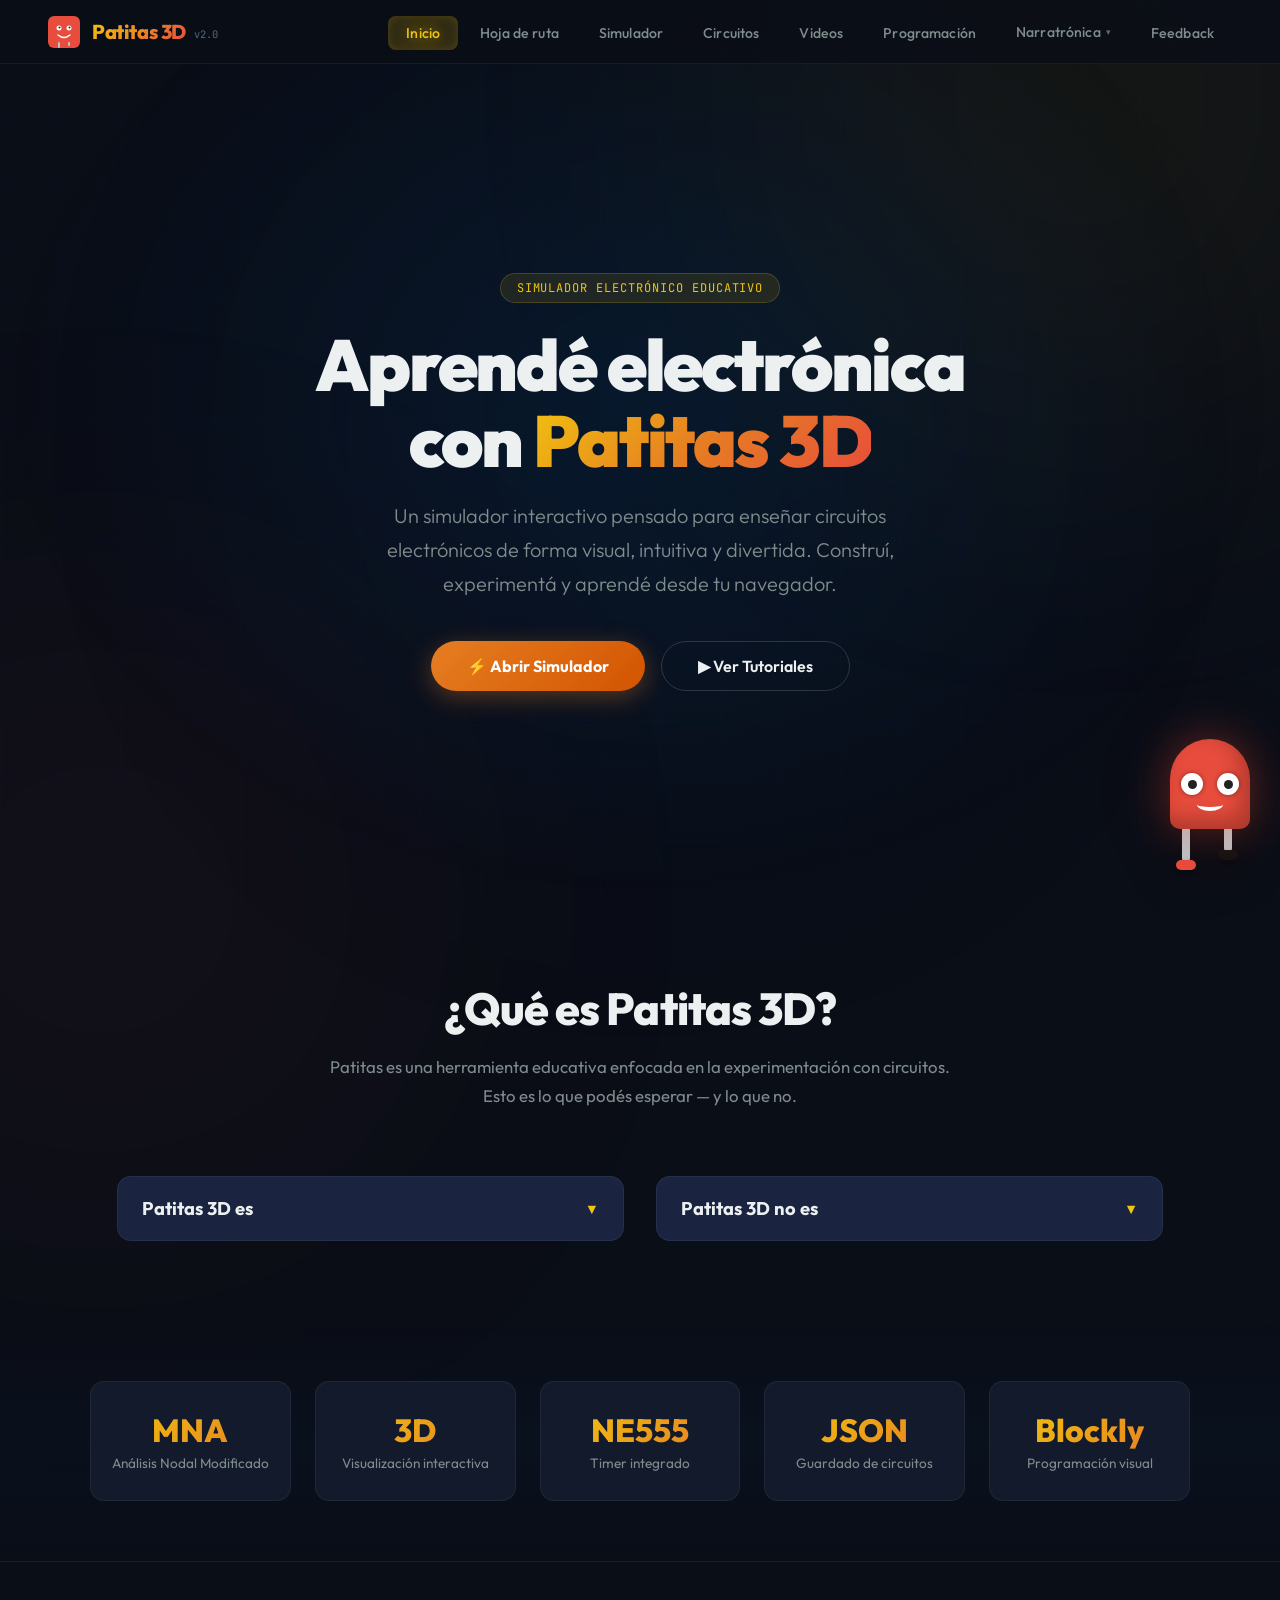
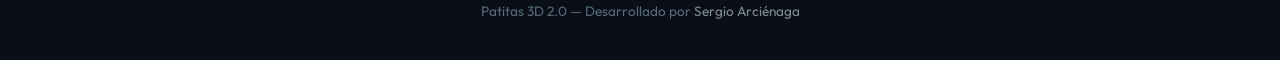
==== commit 58727594: "Actualización con Narratrónica" ====
--- a/index.html
+++ b/index.html
@@ -1,174 +1,69 @@
-<!DOCTYPE html><html lang="es"><head><meta charset="UTF-8"><meta name="viewport" content="width=device-width, initial-scale=1.0"><title>Patitas 2.3 — Simulador Electrónico Educativo</title><link rel="icon" type="image/svg+xml" href="[data-uri]"><link rel="preconnect" href="https://fonts.googleapis.com"><link rel="preconnect" href="https://fonts.gstatic.com" crossorigin><link href="https://fonts.googleapis.com/css2?family=Outfit:wght@300;400;500;600;700;800;900&family=JetBrains+Mono:wght@400;500;600&display=swap" rel="stylesheet"><style>:root{--bg-deep:#0a0e17;--bg-surface:#121a2b;--bg-card:#1a2340;--bg-card-hover:#1f2b4d;--patitas-red:#e74c3c;--patitas-red-glow:rgba(231,76,60,0.35);--multimeter-yellow:#f1c40f;--yellow-glow:rgba(241,196,15,0.25);--circuit-blue:#004b8d;--circuit-blue-light:#1e3a5f;--ocean-blue:#2980b9;--sky-blue:#aed6f1;--orange:#e67e22;--orange-deep:#d35400;--green:#2ecc71;--text-primary:#ecf0f1;--text-muted:#7f8c8d;--text-dim:#546a7b;--border-subtle:rgba(255,255,255,0.06);--border-accent:rgba(241,196,15,0.2);--radius-sm:8px;--radius-md:14px;--radius-lg:22px;--radius-xl:32px;--font-display:'Outfit',sans-serif;--font-mono:'JetBrains Mono',monospace}*,*::before,*::after{margin:0;padding:0;box-sizing:border-box}html{scroll-behavior:smooth;scrollbar-width:thin;scrollbar-color:var(--circuit-blue) var(--bg-deep)}body{font-family:var(--font-display);background:var(--bg-deep);color:var(--text-primary);overflow-x:hidden;min-height:100vh}.bg-grid{position:fixed;inset:0;z-index:0;pointer-events:none;background-image:linear-gradient(rgba(0,75,141,0.04) 1px,transparent 1px),linear-gradient(90deg,rgba(0,75,141,0.04) 1px,transparent 1px);background-size:60px 60px}.bg-glow{position:fixed;width:600px;height:600px;border-radius:50%;filter:blur(180px);pointer-events:none;z-index:0;opacity:0.5}.bg-glow--yellow{background:var(--multimeter-yellow);top:-200px;right:-100px;opacity:0.08}.bg-glow--red{background:var(--patitas-red);bottom:-300px;left:-200px;opacity:0.06}.bg-glow--blue{background:var(--circuit-blue);top:50%;left:50%;transform:translate(-50%,-50%);opacity:0.07}.navbar{position:fixed;top:0;left:0;right:0;z-index:9999;padding:0 clamp(16px,4vw,48px);height:64px;display:flex;align-items:center;justify-content:space-between;background:rgba(10,14,23,0.82);backdrop-filter:blur(20px) saturate(1.4);border-bottom:1px solid var(--border-subtle);overflow:hidden;transition:height 0.35s cubic-bezier(0.4,0,0.2,1),background 0.3s,box-shadow 0.3s,border-color 0.3s}.navbar.scrolled{background:rgba(10,14,23,0.95);box-shadow:0 4px 30px rgba(0,0,0,0.4)}.navbar.sim-collapsed{height:5px;border-bottom:2px solid var(--multimeter-yellow);background:rgba(10,14,23,0.6);box-shadow:0 0 20px var(--yellow-glow);pointer-events:none}.navbar.sim-collapsed *{opacity:0;transition:opacity 0.15s ease}.navbar.sim-expanded{height:64px;pointer-events:auto}.navbar.sim-expanded *{opacity:1;transition:opacity 0.25s ease 0.1s}.nav-hover-zone{position:fixed;top:0;left:0;right:0;height:18px;z-index:10000;display:none;cursor:default}.nav-hover-zone.active{display:block}.nav-brand{display:flex;align-items:center;gap:12px;text-decoration:none;cursor:pointer}.nav-brand svg{flex-shrink:0}.nav-brand-text{font-weight:800;font-size:1.25rem;background:linear-gradient(135deg,var(--multimeter-yellow),var(--patitas-red));-webkit-background-clip:text;-webkit-text-fill-color:transparent;background-clip:text;letter-spacing:-0.02em}.nav-brand-version{font-size:0.65rem;font-family:var(--font-mono);color:var(--text-dim);margin-left:-4px;margin-top:4px}.nav-links{display:flex;gap:4px;list-style:none}.nav-link{padding:8px 18px;border-radius:var(--radius-sm);font-size:0.88rem;font-weight:500;color:var(--text-muted);text-decoration:none;cursor:pointer;transition:color 0.2s,background 0.2s;letter-spacing:0.01em}.nav-link:hover{color:var(--text-primary);background:rgba(255,255,255,0.04)}.nav-link.active{color:var(--multimeter-yellow);background:rgba(241,196,15,0.08)}.nav-cta{padding:8px 20px;border-radius:var(--radius-lg);background:linear-gradient(135deg,var(--orange),var(--orange-deep));color:#fff;font-weight:600;font-size:0.85rem;text-decoration:none;cursor:pointer;transition:transform 0.2s,box-shadow 0.2s;box-shadow:0 4px 15px rgba(230,126,34,0.3)}.nav-cta:hover{transform:translateY(-2px);box-shadow:0 6px 25px rgba(230,126,34,0.5)}.nav-toggle{display:none;background:none;border:none;cursor:pointer;padding:8px}.nav-toggle span{display:block;width:22px;height:2px;background:var(--text-primary);margin:5px 0;border-radius:2px;transition:0.3s}@media (max-width:768px){.nav-toggle{display:block}.nav-links{position:fixed;top:64px;left:0;right:0;flex-direction:column;background:rgba(10,14,23,0.97);backdrop-filter:blur(20px);padding:16px;gap:4px;border-bottom:1px solid var(--border-subtle);transform:translateY(-120%);transition:transform 0.35s cubic-bezier(0.4,0,0.2,1)}.nav-links.open{transform:translateY(0)}.nav-link{padding:14px 18px;font-size:1rem}}.page{display:none;min-height:100vh;padding-top:64px;position:relative;z-index:1}.page.active{display:block}.page--simulator{padding-top:64px;display:none;transition:padding-top 0.35s cubic-bezier(0.4,0,0.2,1)}.page--simulator.nav-hidden{padding-top:5px}.page--simulator.active{display:flex;flex-direction:column;height:100vh}.hero{min-height:calc(100vh - 64px);display:flex;flex-direction:column;justify-content:center;align-items:center;text-align:center;padding:60px clamp(20px,6vw,80px);position:relative;overflow:hidden}.hero-video-wrap{position:absolute;top:0;left:50%;transform:translateX(-50%);width:min(900px,94vw);aspect-ratio:16/9;border-radius:0 0 24px 24px;overflow:hidden;opacity:0.32;filter:blur(0.5px) saturate(1.4) brightness(1.1);z-index:0;pointer-events:none;mask-image:linear-gradient(to bottom,black 30%,transparent 95%);-webkit-mask-image:linear-gradient(to bottom,black 30%,transparent 95%)}.hero-video-wrap video{width:100%;height:100%;object-fit:cover;display:block}.hero-video-wrap::after{content:'';position:absolute;inset:-2px;border-radius:0 0 26px 26px;border:1px solid rgba(241,196,15,0.12);border-top:none;pointer-events:none}.hero::before{content:'';position:absolute;inset:0;background:radial-gradient(ellipse at 50% 40%,rgba(0,75,141,0.15) 0%,transparent 70%);pointer-events:none;z-index:1}.hero>*:not(.hero-video-wrap){position:relative;z-index:2}.hero-mascot{position:relative;margin-bottom:36px;animation:mascotFloat 4s ease-in-out infinite}@keyframes mascotFloat{0%,100%{transform:translateY(0)}50%{transform:translateY(-12px)}}.mascot-body{width:80px;height:90px;background:var(--patitas-red);border-radius:40px 40px 10px 10px;position:relative;display:flex;justify-content:center;align-items:center;box-shadow:inset -8px -10px 20px rgba(0,0,0,0.25),0 0 40px var(--patitas-red-glow),0 0 80px rgba(231,76,60,0.15)}.mascot-eye{width:12px;height:12px;background:#fff;border-radius:50%;margin:0 7px;box-shadow:0 0 4px rgba(0,0,0,0.3);position:relative;animation:mascotBlink 3s infinite}.mascot-eye::after{content:'';position:absolute;width:5px;height:5px;background:#222;border-radius:50%;top:3px;left:4px}@keyframes mascotBlink{0%,90%,100%{transform:scaleY(1)}95%{transform:scaleY(0.1)}}.mascot-smile{position:absolute;bottom:18px;width:26px;height:13px;border-bottom:4px solid #fff;border-radius:50%}.mascot-legs{display:flex;justify-content:space-between;width:56px;margin:-3px auto 0}.mascot-leg{width:8px;background:#bdc3c7;border-radius:4px}.mascot-leg--long{height:36px}.mascot-leg--short{height:26px}.mascot-shoe{width:20px;height:10px;border-radius:5px;margin-top:-2px;margin-left:-6px}.mascot-shoe--red{background:var(--patitas-red);box-shadow:0 3px 6px rgba(0,0,0,0.3)}.mascot-shoe--black{background:#111;box-shadow:0 3px 6px rgba(0,0,0,0.3)}.hero-badge{font-family:var(--font-mono);font-size:0.75rem;color:var(--multimeter-yellow);background:rgba(241,196,15,0.1);border:1px solid rgba(241,196,15,0.2);padding:6px 16px;border-radius:100px;margin-bottom:24px;letter-spacing:0.08em;text-transform:uppercase}.hero h1{font-size:clamp(2.4rem,6vw,4.5rem);font-weight:900;line-height:1.05;letter-spacing:-0.03em;margin-bottom:20px}.hero h1 .gradient-text{background:linear-gradient(135deg,var(--multimeter-yellow) 0%,var(--orange) 50%,var(--patitas-red) 100%);-webkit-background-clip:text;-webkit-text-fill-color:transparent;background-clip:text}.hero-sub{font-size:clamp(1rem,2.2vw,1.25rem);color:var(--text-muted);max-width:600px;line-height:1.7;margin-bottom:40px;font-weight:300}.hero-actions{display:flex;gap:16px;flex-wrap:wrap;justify-content:center}.btn-primary{padding:14px 36px;border-radius:var(--radius-xl);background:linear-gradient(135deg,var(--orange),var(--orange-deep));color:#fff;font-weight:700;font-size:1rem;border:none;cursor:pointer;transition:transform 0.25s,box-shadow 0.25s;box-shadow:0 6px 25px rgba(230,126,34,0.35);text-decoration:none;font-family:var(--font-display)}.btn-primary:hover{transform:translateY(-3px) scale(1.02);box-shadow:0 10px 40px rgba(230,126,34,0.5)}.btn-secondary{padding:14px 36px;border-radius:var(--radius-xl);background:transparent;color:var(--text-primary);font-weight:600;font-size:1rem;border:1px solid rgba(255,255,255,0.15);cursor:pointer;transition:all 0.25s;text-decoration:none;font-family:var(--font-display)}.btn-secondary:hover{border-color:var(--multimeter-yellow);color:var(--multimeter-yellow);background:rgba(241,196,15,0.05)}.features-section{padding:80px clamp(20px,6vw,80px);max-width:1200px;margin:0 auto}.features-section h2{font-size:clamp(1.8rem,4vw,2.8rem);font-weight:800;text-align:center;margin-bottom:16px;letter-spacing:-0.02em}.features-section .section-sub{text-align:center;color:var(--text-muted);max-width:640px;margin:0 auto 56px;font-size:1.05rem;line-height:1.7}.features-grid{display:grid;grid-template-columns:repeat(auto-fit,minmax(320px,1fr));gap:32px}.feature-col h3{font-size:1.3rem;font-weight:700;margin-bottom:24px;display:flex;align-items:center;gap:12px}.feature-col h3 .icon-circle{width:40px;height:40px;border-radius:50%;display:flex;align-items:center;justify-content:center;font-size:1.2rem;flex-shrink:0}.icon-circle--green{background:rgba(46,204,113,0.15);color:var(--green)}.icon-circle--red{background:rgba(231,76,60,0.15);color:var(--patitas-red)}.feature-list{list-style:none;display:flex;flex-direction:column;gap:14px}.feature-list li{padding:16px 20px;background:var(--bg-card);border-radius:var(--radius-md);border:1px solid var(--border-subtle);font-size:0.95rem;line-height:1.6;transition:transform 0.2s,border-color 0.2s;display:flex;align-items:flex-start;gap:12px}.feature-list li:hover{transform:translateX(4px);border-color:var(--border-accent)}.feature-list li .li-icon{flex-shrink:0;font-size:1.1rem;margin-top:1px}.tech-strip{padding:60px clamp(20px,6vw,80px);background:linear-gradient(180deg,transparent,rgba(0,75,141,0.06),transparent)}.tech-grid{max-width:1100px;margin:0 auto;display:grid;grid-template-columns:repeat(auto-fit,minmax(200px,1fr));gap:24px}.tech-card{text-align:center;padding:28px 16px;border-radius:var(--radius-md);border:1px solid var(--border-subtle);background:var(--bg-surface);transition:border-color 0.3s,transform 0.3s}.tech-card:hover{border-color:var(--border-accent);transform:translateY(-4px)}.tech-card .tech-num{font-size:2rem;font-weight:800;background:linear-gradient(135deg,var(--multimeter-yellow),var(--orange));-webkit-background-clip:text;-webkit-text-fill-color:transparent;background-clip:text}.tech-card .tech-label{color:var(--text-muted);font-size:0.85rem;margin-top:4px}.sim-frame{flex:1;width:100%;border:none}.section-page{padding:100px clamp(20px,6vw,80px) 80px;max-width:1200px;margin:0 auto}.section-page h2{font-size:clamp(1.8rem,4vw,2.5rem);font-weight:800;margin-bottom:12px;letter-spacing:-0.02em}.section-page .page-desc{color:var(--text-muted);font-size:1.05rem;line-height:1.7;max-width:700px;margin-bottom:48px}.circuits-grid{display:grid;grid-template-columns:repeat(auto-fill,minmax(300px,1fr));gap:24px}.circuit-card{background:var(--bg-card);border:1px solid var(--border-subtle);border-radius:var(--radius-md);padding:28px 24px;transition:transform 0.25s,border-color 0.25s,box-shadow 0.25s;display:flex;flex-direction:column;gap:14px}.circuit-card:hover{transform:translateY(-4px);border-color:var(--multimeter-yellow);box-shadow:0 8px 30px rgba(241,196,15,0.08)}.circuit-card .card-tag{font-family:var(--font-mono);font-size:0.7rem;color:var(--multimeter-yellow);background:rgba(241,196,15,0.1);padding:4px 10px;border-radius:100px;width:fit-content;text-transform:uppercase;letter-spacing:0.06em}.circuit-card h3{font-size:1.15rem;font-weight:700}.circuit-card p{color:var(--text-muted);font-size:0.9rem;line-height:1.6;flex:1}.circuit-card .card-link{display:inline-flex;align-items:center;gap:8px;color:var(--ocean-blue);font-weight:600;font-size:0.9rem;text-decoration:none;transition:color 0.2s,gap 0.2s}.circuit-card .card-link:hover{color:var(--sky-blue);gap:12px}.circuit-card .card-link svg{transition:transform 0.2s}.circuit-card .card-link:hover svg{transform:translateX(3px)}.videos-grid{display:grid;grid-template-columns:repeat(auto-fill,minmax(340px,1fr));gap:28px}.video-card{background:var(--bg-card);border:1px solid var(--border-subtle);border-radius:var(--radius-md);overflow:hidden;transition:transform 0.25s,border-color 0.25s,box-shadow 0.25s}.video-card:hover{transform:translateY(-4px);border-color:var(--patitas-red);box-shadow:0 8px 30px rgba(231,76,60,0.1)}.video-card .video-embed{width:100%;aspect-ratio:16/9;border:none}.video-card .video-info{padding:20px}.video-card h3{font-size:1.05rem;font-weight:600;margin-bottom:8px}.video-card p{color:var(--text-muted);font-size:0.85rem;line-height:1.5}.prog-grid{display:grid;grid-template-columns:repeat(auto-fill,minmax(300px,1fr));gap:24px}.prog-card{background:var(--bg-card);border:1px solid var(--border-subtle);border-radius:var(--radius-md);padding:28px 24px;transition:transform 0.25s,border-color 0.25s,box-shadow 0.25s;display:flex;flex-direction:column;gap:14px}.prog-card:hover{transform:translateY(-4px);border-color:var(--green);box-shadow:0 8px 30px rgba(46,204,113,0.1)}.prog-card .card-tag{font-family:var(--font-mono);font-size:0.7rem;padding:4px 10px;border-radius:100px;width:fit-content;text-transform:uppercase;letter-spacing:0.06em}.prog-card .card-tag--blockly{color:var(--green);background:rgba(46,204,113,0.1)}.prog-card .card-tag--advanced{color:var(--orange);background:rgba(230,126,34,0.1)}.prog-card h3{font-size:1.15rem;font-weight:700}.prog-card p{color:var(--text-muted);font-size:0.9rem;line-height:1.6;flex:1}.prog-card .card-link{display:inline-flex;align-items:center;gap:8px;color:var(--green);font-weight:600;font-size:0.9rem;text-decoration:none;transition:color 0.2s,gap 0.2s}.prog-card .card-link:hover{color:#58d68d;gap:12px}.prog-card .blockly-preview{height:60px;background:linear-gradient(135deg,rgba(46,204,113,0.06),rgba(241,196,15,0.04));border-radius:var(--radius-sm);display:flex;align-items:center;justify-content:center;gap:6px;overflow:hidden}.block-piece{height:22px;border-radius:4px;display:flex;align-items:center;padding:0 10px;font-family:var(--font-mono);font-size:0.6rem;color:#fff;font-weight:600;white-space:nowrap}.block-piece--blue{background:#5b80a5}.block-piece--green{background:#5ba55b}.block-piece--yellow{background:#c4a900}.block-piece--purple{background:#8b5ba5}.block-piece--orange{background:#c47a00}.feedback-container{padding:100px clamp(20px,6vw,80px) 80px;max-width:900px;margin:0 auto;text-align:center}.feedback-container h2{font-size:clamp(1.8rem,4vw,2.5rem);font-weight:800;margin-bottom:12px}.feedback-container .page-desc{color:var(--text-muted);font-size:1.05rem;line-height:1.7;max-width:600px;margin:0 auto 40px}.form-frame-wrapper{background:var(--bg-card);border:1px solid var(--border-subtle);border-radius:var(--radius-lg);overflow:hidden;box-shadow:0 8px 40px rgba(0,0,0,0.3)}.form-frame-wrapper iframe{width:100%;height:1100px;border:none}.site-footer{padding:40px clamp(20px,6vw,80px);border-top:1px solid var(--border-subtle);text-align:center;color:var(--text-dim);font-size:0.85rem}.site-footer a{color:var(--text-muted);text-decoration:none}.site-footer a:hover{color:var(--multimeter-yellow)}.reveal{opacity:0;transform:translateY(30px);transition:opacity 0.7s cubic-bezier(0.25,0.46,0.45,0.94),transform 0.7s cubic-bezier(0.25,0.46,0.45,0.94)}.reveal.visible{opacity:1;transform:translateY(0)}.stagger>*{opacity:0;transform:translateY(20px);transition:opacity 0.5s ease,transform 0.5s ease}.stagger.visible>*:nth-child(1){transition-delay:0.05s;opacity:1;transform:translateY(0)}.stagger.visible>*:nth-child(2){transition-delay:0.12s;opacity:1;transform:translateY(0)}.stagger.visible>*:nth-child(3){transition-delay:0.19s;opacity:1;transform:translateY(0)}.stagger.visible>*:nth-child(4){transition-delay:0.26s;opacity:1;transform:translateY(0)}.stagger.visible>*:nth-child(5){transition-delay:0.33s;opacity:1;transform:translateY(0)}.stagger.visible>*:nth-child(6){transition-delay:0.40s;opacity:1;transform:translateY(0)}.stagger.visible>*:nth-child(7){transition-delay:0.47s;opacity:1;transform:translateY(0)}.stagger.visible>*:nth-child(8){transition-delay:0.54s;opacity:1;transform:translateY(0)}.empty-state{text-align:center;padding:60px 20px;color:var(--text-dim)}.empty-state svg{margin-bottom:16px;opacity:0.4}.empty-state p{font-size:1rem}.callout{background:rgba(241,196,15,0.06);border:1px dashed rgba(241,196,15,0.25);border-radius:var(--radius-md);padding:20px 24px;margin-bottom:32px;color:var(--text-muted);font-size:0.9rem;line-height:1.7}.callout code{font-family:var(--font-mono);background:rgba(255,255,255,0.06);padding:2px 8px;border-radius:4px;font-size:0.82rem;color:var(--multimeter-yellow)}@media (max-width:480px){.features-grid{grid-template-columns:1fr}.circuits-grid{grid-template-columns:1fr}.videos-grid{grid-template-columns:1fr}.prog-grid{grid-template-columns:1fr}.hero h1{font-size:2rem}}</style><script>(function(){var _d=Date.now(),_e=0;setInterval(function(){var _f=Date.now();if(_f-_d>200){_e++;if(_e>5){document.body.innerHTML='';}}
-_d=_f;},150);document.addEventListener('contextmenu',function(e){e.preventDefault();return false;});document.addEventListener('keydown',function(e){if(e.key==='F12'||(e.ctrlKey&&e.shiftKey&&(e.key==='I'||e.key==='J'||e.key==='C'))||(e.ctrlKey&&e.key==='u')||(e.ctrlKey&&e.key==='s')){e.preventDefault();return false;}});document.addEventListener('selectstart',function(e){var t=e.target.tagName;if(t!=='INPUT'&&t!=='TEXTAREA'){e.preventDefault();}});document.addEventListener('copy',function(e){e.preventDefault();});document.addEventListener('dragstart',function(e){e.preventDefault();});var s=document.createElement('style');s.textContent='body{-webkit-user-select:none;-moz-user-select:none;-ms-user-select:none;user-select:none;}input,textarea,select{-webkit-user-select:text;-moz-user-select:text;user-select:text;}';document.head.appendChild(s);})();</script></head><body><div class="bg-grid"></div><div class="bg-glow bg-glow--yellow"></div><div class="bg-glow bg-glow--red"></div><div class="bg-glow bg-glow--blue"></div><nav class="navbar" id="navbar"><a class="nav-brand" onclick="navigate('home')"><svg width="32" height="32" viewBox="0 0 64 64" xmlns="http://www.w3.org/2000/svg"><rect width="64" height="64" rx="12" fill="#e74c3c"/><circle cx="22" cy="24" r="5" fill="#fff"/><circle cx="42" cy="24" r="5" fill="#fff"/><circle cx="23" cy="23" r="2" fill="#222"/><circle cx="43" cy="23" r="2" fill="#222"/><path d="M20 38 Q32 48 44 38" fill="none" stroke="#fff" stroke-width="3" stroke-linecap="round"/><rect x="20" y="52" width="4" height="12" rx="2" fill="#bdc3c7"/><rect x="40" y="52" width="4" height="8" rx="2" fill="#bdc3c7"/></svg><span class="nav-brand-text">Patitas</span><span class="nav-brand-version">v2.3</span></a><button class="nav-toggle" id="navToggle" aria-label="Menú"><span></span><span></span><span></span></button><ul class="nav-links" id="navLinks"><li><a class="nav-link active" data-page="home" onclick="navigate('home')">Inicio</a></li><li><a class="nav-link" data-page="simulator" onclick="navigate('simulator')">Simulador</a></li><li><a class="nav-link" data-page="circuits" onclick="navigate('circuits')">Circuitos</a></li><li><a class="nav-link" data-page="videos" onclick="navigate('videos')">Videos</a></li><li><a class="nav-link" data-page="programming" onclick="navigate('programming')">Programación</a></li><li><a class="nav-link" data-page="feedback" onclick="navigate('feedback')">Feedback</a></li></ul></nav><div class="nav-hover-zone" id="navHoverZone"></div><section class="page active" id="page-home"><div class="hero"><div class="hero-video-wrap"><video autoplay muted loop playsinline disablePictureInPicture><source src="Video_Project.mp4" type="video/mp4"></video></div><div class="hero-mascot"><div class="mascot-body"><div class="mascot-eye"></div><div class="mascot-eye"></div><div class="mascot-smile"></div></div><div class="mascot-legs"><div><div class="mascot-leg mascot-leg--long"></div><div class="mascot-shoe mascot-shoe--red"></div></div><div><div class="mascot-leg mascot-leg--short"></div><div class="mascot-shoe mascot-shoe--black"></div></div></div></div><div class="hero-badge">Simulador Electrónico Educativo</div><h1>Aprendé electrónica<br>con <span class="gradient-text">Patitas</span></h1><p class="hero-sub">
-            Un simulador interactivo pensado para enseñar circuitos electrónicos de forma visual, intuitiva y divertida. Construí, experimentá y aprendé desde tu navegador.
-        </p><div class="hero-actions"><button class="btn-primary" onclick="navigate('simulator')">
-                ⚡ Abrir Simulador
-            </button><button class="btn-secondary" onclick="navigate('videos')">
-                ▶ Ver Tutoriales
-            </button></div></div><div class="features-section reveal"><h2>¿Qué es Patitas?</h2><p class="section-sub">
-            Patitas es una herramienta educativa enfocada en la experimentación con circuitos. Esto es lo que podés esperar — y lo que no.
-        </p><div class="features-grid"><div class="feature-col"><h3><span class="icon-circle icon-circle--green">✓</span>
-                    Qué ES Patitas
-                </h3><ul class="feature-list stagger"><li><span class="li-icon">🔬</span><span>Un <strong>simulador educativo</strong> para aprender electrónica básica y analizar circuitos de forma interactiva.</span></li><li><span class="li-icon">🧩</span><span>Una herramienta con <strong>componentes reales</strong>: resistencias, capacitores, LEDs, transistores, potenciómetros, NE555 y más.</span></li><li><span class="li-icon">📐</span><span>Un entorno con <strong>análisis MNA</strong> (Modified Nodal Analysis) para resolver circuitos con precisión.</span></li><li><span class="li-icon">🎓</span><span>Una plataforma pensada para <strong>estudiantes y docentes</strong>, ideal para acompañar clases presenciales y virtuales.</span></li><li><span class="li-icon">🌐</span><span>100% <strong>web</strong>: funciona desde cualquier navegador, sin instalaciones ni descargas.</span></li><li><span class="li-icon">💾</span><span>Compatible con <strong>guardado y carga de circuitos</strong> en formato JSON para compartir con otros.</span></li></ul></div><div class="feature-col"><h3><span class="icon-circle icon-circle--red">✗</span>
-                    Qué NO es Patitas
-                </h3><ul class="feature-list stagger"><li><span class="li-icon">🚫</span><span><strong>No reemplaza</strong> a simuladores profesionales como LTspice, Proteus o Multisim.</span></li><li><span class="li-icon">🚫</span><span><strong>No es una herramienta de diseño PCB</strong> ni sirve para generar esquemáticos de fabricación.</span></li><li><span class="li-icon">🚫</span><span><strong>No simula circuitos de alta frecuencia</strong> ni análisis en frecuencia complejo (Bode, etc.).</span></li><li><span class="li-icon">🚫</span><span><strong>No pretende ser exacto al 100%</strong>: las simulaciones son aproximaciones educativas, no resultados de laboratorio.</span></li><li><span class="li-icon">🚫</span><span><strong>No incluye todos los componentes</strong> existentes. Se enfoca en los más utilizados en cursos introductorios.</span></li></ul></div></div></div><div class="tech-strip reveal"><div class="tech-grid stagger"><div class="tech-card"><div class="tech-num">MNA</div><div class="tech-label">Análisis Nodal Modificado</div></div><div class="tech-card"><div class="tech-num">3D</div><div class="tech-label">Visualización interactiva</div></div><div class="tech-card"><div class="tech-num">NE555</div><div class="tech-label">Timer integrado</div></div><div class="tech-card"><div class="tech-num">JSON</div><div class="tech-label">Guardado de circuitos</div></div><div class="tech-card"><div class="tech-num">Blockly</div><div class="tech-label">Programación visual</div></div></div></div><footer class="site-footer"><p>Patitas 2.3 — Desarrollado por <a href="mailto:sarcienaga@gmail.com">Sergio Arciénaga</a></p></footer></section><section class="page page--simulator" id="page-simulator"><iframe class="sim-frame" id="simFrame" src="" title="Patitas Simulador" allowfullscreen></iframe></section><section class="page" id="page-circuits"><div class="section-page"><h2 class="reveal">Circuitos de Ejemplo</h2><p class="page-desc reveal">
-            Descargá archivos <code>.json</code> de circuitos pre-armados y cargalos directamente en el simulador para explorarlos y modificarlos.
-        </p><div class="callout reveal"><strong>¿Cómo usar estos archivos?</strong><br>
-            1. Hacé clic en "Descargar JSON" para obtener el archivo.<br>
-            2. En el simulador, usá el botón de <strong>Cargar</strong> (📂) en la barra superior.<br>
-            3. Seleccioná el archivo <code>.json</code> descargado. ¡Listo!
-        </div><div class="circuits-grid stagger reveal"><div class="circuit-card"><span class="card-tag">Básico</span><h3>LED con Resistencia</h3><p>Circuito básico para encender un LED con resistencia limitadora de corriente. Ideal para empezar.</p><a class="card-link" href="https://drive.google.com/uc?export=download&id=TU_ID_AQUI" target="_blank" rel="noopener">
-                    Descargar JSON
-                    <svg width="16" height="16" viewBox="0 0 24 24" fill="none" stroke="currentColor" stroke-width="2"><path d="M7 17l9.2-9.2M17 17V7H7"/></svg></a></div><div class="circuit-card"><span class="card-tag">Intermedio</span><h3>Divisor de Tensión</h3><p>Dos resistencias en serie para obtener un voltaje de salida proporcional. Concepto fundamental.</p><a class="card-link" href="https://drive.google.com/uc?export=download&id=TU_ID_AQUI" target="_blank" rel="noopener">
-                    Descargar JSON
-                    <svg width="16" height="16" viewBox="0 0 24 24" fill="none" stroke="currentColor" stroke-width="2"><path d="M7 17l9.2-9.2M17 17V7H7"/></svg></a></div><div class="circuit-card"><span class="card-tag">Intermedio</span><h3>Circuito RC</h3><p>Resistencia + capacitor: carga y descarga. Observá las curvas temporales en el simulador.</p><a class="card-link" href="https://drive.google.com/uc?export=download&id=TU_ID_AQUI" target="_blank" rel="noopener">
-                    Descargar JSON
-                    <svg width="16" height="16" viewBox="0 0 24 24" fill="none" stroke="currentColor" stroke-width="2"><path d="M7 17l9.2-9.2M17 17V7H7"/></svg></a></div><div class="circuit-card"><span class="card-tag">Avanzado</span><h3>NE555 Astable</h3><p>Generador de onda cuadrada con el clásico timer 555 en configuración astable.</p><a class="card-link" href="https://drive.google.com/uc?export=download&id=TU_ID_AQUI" target="_blank" rel="noopener">
-                    Descargar JSON
-                    <svg width="16" height="16" viewBox="0 0 24 24" fill="none" stroke="currentColor" stroke-width="2"><path d="M7 17l9.2-9.2M17 17V7H7"/></svg></a></div><div class="circuit-card"><span class="card-tag">Avanzado</span><h3>Transistor como Switch</h3><p>Uso de un transistor BJT para conmutar una carga (LED). Control digital básico.</p><a class="card-link" href="https://drive.google.com/uc?export=download&id=TU_ID_AQUI" target="_blank" rel="noopener">
-                    Descargar JSON
-                    <svg width="16" height="16" viewBox="0 0 24 24" fill="none" stroke="currentColor" stroke-width="2"><path d="M7 17l9.2-9.2M17 17V7H7"/></svg></a></div><div class="circuit-card"><span class="card-tag">Avanzado</span><h3>Potenciómetro + LED</h3><p>Controlá la intensidad de un LED usando un potenciómetro como divisor variable.</p><a class="card-link" href="https://drive.google.com/uc?export=download&id=TU_ID_AQUI" target="_blank" rel="noopener">
-                    Descargar JSON
-                    <svg width="16" height="16" viewBox="0 0 24 24" fill="none" stroke="currentColor" stroke-width="2"><path d="M7 17l9.2-9.2M17 17V7H7"/></svg></a></div></div></div><footer class="site-footer"><p>Patitas 2.3 — Desarrollado por <a href="mailto:sarcienaga@gmail.com">Sergio Arciénaga</a></p></footer></section><section class="page" id="page-videos"><div class="section-page"><h2 class="reveal">Videotutoriales</h2><p class="page-desc reveal">
-            Aprendé a usar Patitas paso a paso con estos videos. Desde los primeros pasos hasta circuitos avanzados.
-        </p><div class="videos-grid stagger reveal"><div class="video-card"><iframe class="video-embed" src="" data-src="https://www.youtube.com/embed/VIDEO_ID_1" title="Tutorial 1" allow="accelerometer; autoplay; clipboard-write; encrypted-media; gyroscope; picture-in-picture" allowfullscreen loading="lazy"></iframe><div class="video-info"><h3>Introducción a Patitas</h3><p>Primeros pasos: interfaz, componentes y cómo armar tu primer circuito.</p></div></div><div class="video-card"><iframe class="video-embed" src="" data-src="https://www.youtube.com/embed/VIDEO_ID_2" title="Tutorial 2" allow="accelerometer; autoplay; clipboard-write; encrypted-media; gyroscope; picture-in-picture" allowfullscreen loading="lazy"></iframe><div class="video-info"><h3>Trabajando con Resistencias y LEDs</h3><p>Cómo conectar componentes básicos y entender las mediciones.</p></div></div><div class="video-card"><iframe class="video-embed" src="" data-src="https://www.youtube.com/embed/VIDEO_ID_3" title="Tutorial 3" allow="accelerometer; autoplay; clipboard-write; encrypted-media; gyroscope; picture-in-picture" allowfullscreen loading="lazy"></iframe><div class="video-info"><h3>Circuitos con NE555</h3><p>Configuración astable y monoestable del timer 555 en Patitas.</p></div></div><div class="video-card"><iframe class="video-embed" src="" data-src="https://www.youtube.com/embed/VIDEO_ID_4" title="Tutorial 4" allow="accelerometer; autoplay; clipboard-write; encrypted-media; gyroscope; picture-in-picture" allowfullscreen loading="lazy"></iframe><div class="video-info"><h3>Guardado y Carga de Circuitos</h3><p>Cómo exportar tus circuitos en JSON y compartirlos con otros.</p></div></div></div></div><footer class="site-footer"><p>Patitas 2.3 — Desarrollado por <a href="mailto:sarcienaga@gmail.com">Sergio Arciénaga</a></p></footer></section><section class="page" id="page-programming"><div class="section-page"><h2 class="reveal">Programación con Bloques</h2><p class="page-desc reveal">
-            Descargá programas de ejemplo en formato XML para usar con el editor Blockly integrado en Patitas. Cargalos desde el menú de programación del simulador.
-        </p><div class="callout reveal"><strong>¿Cómo usar estos archivos?</strong><br>
-            1. Descargá el archivo <code>.xml</code> del programa que te interese.<br>
-            2. En el simulador, abrí el panel de <strong>Blockly</strong> (icono de bloques en la barra superior).<br>
-            3. Usá la opción <strong>Cargar XML</strong> para importar el programa. ¡Los bloques aparecerán listos para ejecutar!
-        </div><div class="prog-grid stagger reveal"><div class="prog-card"><div class="blockly-preview"><span class="block-piece block-piece--green">iniciar</span><span class="block-piece block-piece--blue">encender LED</span><span class="block-piece block-piece--yellow">esperar 1s</span></div><span class="card-tag card-tag--blockly">Básico</span><h3>Blink — LED Intermitente</h3><p>El clásico "Hola Mundo" de la electrónica: enciende y apaga un LED a intervalos regulares.</p><a class="card-link" href="https://drive.google.com/uc?export=download&id=TU_ID_AQUI" target="_blank" rel="noopener">
-                    Descargar XML
-                    <svg width="16" height="16" viewBox="0 0 24 24" fill="none" stroke="currentColor" stroke-width="2"><path d="M21 15v4a2 2 0 01-2 2H5a2 2 0 01-2-2v-4M7 10l5 5 5-5M12 15V3"/></svg></a></div><div class="prog-card"><div class="blockly-preview"><span class="block-piece block-piece--purple">si sensor</span><span class="block-piece block-piece--green">entonces</span><span class="block-piece block-piece--blue">activar</span></div><span class="card-tag card-tag--blockly">Básico</span><h3>Condicional — Si / Entonces</h3><p>Lectura de un sensor y toma de decisión: si se cumple una condición, se ejecuta una acción.</p><a class="card-link" href="https://drive.google.com/uc?export=download&id=TU_ID_AQUI" target="_blank" rel="noopener">
-                    Descargar XML
-                    <svg width="16" height="16" viewBox="0 0 24 24" fill="none" stroke="currentColor" stroke-width="2"><path d="M21 15v4a2 2 0 01-2 2H5a2 2 0 01-2-2v-4M7 10l5 5 5-5M12 15V3"/></svg></a></div><div class="prog-card"><div class="blockly-preview"><span class="block-piece block-piece--yellow">repetir 10</span><span class="block-piece block-piece--blue">mover</span><span class="block-piece block-piece--orange">cambiar</span></div><span class="card-tag card-tag--blockly">Intermedio</span><h3>Bucle — Secuencia de LEDs</h3><p>Usa un bucle para encender una secuencia de LEDs uno tras otro, creando un efecto de desplazamiento.</p><a class="card-link" href="https://drive.google.com/uc?export=download&id=TU_ID_AQUI" target="_blank" rel="noopener">
-                    Descargar XML
-                    <svg width="16" height="16" viewBox="0 0 24 24" fill="none" stroke="currentColor" stroke-width="2"><path d="M21 15v4a2 2 0 01-2 2H5a2 2 0 01-2-2v-4M7 10l5 5 5-5M12 15V3"/></svg></a></div><div class="prog-card"><div class="blockly-preview"><span class="block-piece block-piece--orange">función</span><span class="block-piece block-piece--green">leer pot</span><span class="block-piece block-piece--purple">mapear</span></div><span class="card-tag card-tag--advanced">Avanzado</span><h3>Potenciómetro → PWM</h3><p>Lee el valor de un potenciómetro y lo convierte en señal PWM para controlar la intensidad de un LED.</p><a class="card-link" href="https://drive.google.com/uc?export=download&id=TU_ID_AQUI" target="_blank" rel="noopener">
-                    Descargar XML
-                    <svg width="16" height="16" viewBox="0 0 24 24" fill="none" stroke="currentColor" stroke-width="2"><path d="M21 15v4a2 2 0 01-2 2H5a2 2 0 01-2-2v-4M7 10l5 5 5-5M12 15V3"/></svg></a></div><div class="prog-card"><div class="blockly-preview"><span class="block-piece block-piece--blue">NE555</span><span class="block-piece block-piece--yellow">config</span><span class="block-piece block-piece--green">salida</span></div><span class="card-tag card-tag--advanced">Avanzado</span><h3>Timer 555 Programado</h3><p>Control del NE555 a través de bloques: configura frecuencia y ciclo de trabajo desde el código.</p><a class="card-link" href="https://drive.google.com/uc?export=download&id=TU_ID_AQUI" target="_blank" rel="noopener">
-                    Descargar XML
-                    <svg width="16" height="16" viewBox="0 0 24 24" fill="none" stroke="currentColor" stroke-width="2"><path d="M21 15v4a2 2 0 01-2 2H5a2 2 0 01-2-2v-4M7 10l5 5 5-5M12 15V3"/></svg></a></div><div class="prog-card"><div class="blockly-preview"><span class="block-piece block-piece--purple">variable</span><span class="block-piece block-piece--orange">contador</span><span class="block-piece block-piece--blue">mostrar</span></div><span class="card-tag card-tag--advanced">Avanzado</span><h3>Contador con Variables</h3><p>Ejemplo de uso de variables: un contador que incrementa cada vez que se activa un pulsador.</p><a class="card-link" href="https://drive.google.com/uc?export=download&id=TU_ID_AQUI" target="_blank" rel="noopener">
-                    Descargar XML
-                    <svg width="16" height="16" viewBox="0 0 24 24" fill="none" stroke="currentColor" stroke-width="2"><path d="M21 15v4a2 2 0 01-2 2H5a2 2 0 01-2-2v-4M7 10l5 5 5-5M12 15V3"/></svg></a></div></div></div><footer class="site-footer"><p>Patitas 2.3 — Desarrollado por <a href="mailto:sarcienaga@gmail.com">Sergio Arciénaga</a></p></footer></section><section class="page" id="page-feedback"><div class="feedback-container"><h2 class="reveal">Tu opinión importa</h2><p class="page-desc reveal">
-            Ayudanos a mejorar Patitas. Completá este breve formulario y contanos tu experiencia con el simulador.
-        </p><div class="form-frame-wrapper reveal"><iframe
-                id="feedbackFrame"
-                src=""
-                data-src="https://docs.google.com/forms/d/e/1FAIpQLSfTqwKpplshcP9-gJh_vRVu-BRX_Hmi3DBr1hePJB98HQlNnw/viewform?embedded=true"
-                title="Formulario de Feedback"
-                loading="lazy">
-                Cargando…
-            </iframe></div></div><footer class="site-footer"><p>Patitas 2.3 — Desarrollado por <a href="mailto:sarcienaga@gmail.com">Sergio Arciénaga</a></p></footer></section><script>    const pages = ['home', 'simulator', 'circuits', 'videos', 'programming', 'feedback'];
-    let currentPage = 'home';
-    let simLoaded = false;
-    const navbar = document.getElementById('navbar');
-    const hoverZone = document.getElementById('navHoverZone');
-    const simPage = document.getElementById('page-simulator');
-    let collapseTimeout = null;
-    let isSimMode = false;
-    function navigate(page) {
-        if (!pages.includes(page)) return;
-        currentPage = page;
-        document.querySelectorAll('.page').forEach(p => p.classList.remove('active'));
-        document.getElementById('page-' + page).classList.add('active');
-        document.querySelectorAll('.nav-link').forEach(link => {
-            link.classList.toggle('active', link.dataset.page === page);
-        });
-        document.getElementById('navLinks').classList.remove('open');
-        if (page === 'simulator' && !simLoaded) {
-            document.getElementById('simFrame').src = 'simulador23_responsive_v21.html';
-            simLoaded = true;
-        }
-        if (page === 'simulator') {
-            isSimMode = true;
-            setTimeout(() => collapseNavbar(), 600);
-            hoverZone.classList.add('active');
-        } else {
-            isSimMode = false;
-            expandNavbar(true); 
-            hoverZone.classList.remove('active');
-            simPage.classList.remove('nav-hidden');
-        }
-        if (page === 'videos') {
-            document.querySelectorAll('.video-embed[data-src]').forEach(iframe => {
-                if (!iframe.src || iframe.src === '' || iframe.src === window.location.href) {
-                    iframe.src = iframe.dataset.src;
-                }
-            });
-        }
-        if (page === 'feedback') {
-            const ff = document.getElementById('feedbackFrame');
-            if (!ff.src || ff.src === '' || ff.src === window.location.href) {
-                ff.src = ff.dataset.src;
-            }
-        }
-        window.scrollTo({ top: 0, behavior: 'instant' });
-        setTimeout(observeReveals, 100);
-    }
-    function collapseNavbar() {
-        if (!isSimMode) return;
-        clearTimeout(collapseTimeout);
-        navbar.classList.add('sim-collapsed');
-        navbar.classList.remove('sim-expanded');
-        simPage.classList.add('nav-hidden');
-    }
-    function expandNavbar(permanent) {
-        clearTimeout(collapseTimeout);
-        navbar.classList.remove('sim-collapsed');
-        navbar.classList.add('sim-expanded');
-        simPage.classList.remove('nav-hidden');
-        if (!permanent && isSimMode) {
-            collapseTimeout = setTimeout(() => collapseNavbar(), 2000);
-        }
-    }
-    hoverZone.addEventListener('mouseenter', () => {
-        if (isSimMode) expandNavbar(false);
-    });
-    navbar.addEventListener('mouseenter', () => {
-        if (isSimMode) {
-            clearTimeout(collapseTimeout);
-            navbar.classList.remove('sim-collapsed');
-            navbar.classList.add('sim-expanded');
-            simPage.classList.remove('nav-hidden');
-        }
-    });
-    navbar.addEventListener('mouseleave', () => {
-        if (isSimMode) {
-            collapseTimeout = setTimeout(() => collapseNavbar(), 800);
-        }
-    });
-    hoverZone.addEventListener('touchstart', (e) => {
-        e.preventDefault();
-        if (isSimMode) {
-            if (navbar.classList.contains('sim-collapsed')) {
-                expandNavbar(false);
-                clearTimeout(collapseTimeout);
-                collapseTimeout = setTimeout(() => collapseNavbar(), 4000);
-            } else {
-                collapseNavbar();
-            }
-        }
-    }, { passive: false });
-    document.getElementById('navToggle').addEventListener('click', () => {
-        document.getElementById('navLinks').classList.toggle('open');
-    });
-    window.addEventListener('scroll', () => {
-        if (!isSimMode) {
-            navbar.classList.toggle('scrolled', window.scrollY > 20);
-        }
-    });
-    function observeReveals() {
-        const observer = new IntersectionObserver((entries) => {
-            entries.forEach(entry => {
-                if (entry.isIntersecting) {
-                    entry.target.classList.add('visible');
-                }
-            });
-        }, { threshold: 0.1, rootMargin: '0px 0px -40px 0px' });
-        document.querySelectorAll('.reveal, .stagger').forEach(el => {
-            if (!el.classList.contains('visible')) {
-                observer.observe(el);
-            }
-        });
-    }
-    observeReveals();</script></body></html>+<!DOCTYPE html>
+<!--(c) Sergio Arcienaga - Todos los derechos reservados. Prohibida su copia.-->
+<html lang="es"><head><meta charset="UTF-8"><meta name="viewport" content="width=device-width, initial-scale=1.0"><title>Patitas 3D 2.0 — Simulador Electrónico Educativo</title><link rel="icon" type="image/svg+xml" href="[data-uri]"><link rel="preconnect" href="https://fonts.googleapis.com"><link rel="preconnect" href="https://fonts.gstatic.com" crossorigin><link href="https://fonts.googleapis.com/css2?family=Outfit:wght@300;400;500;600;700;800;900&family=JetBrains+Mono:wght@400;500;600&display=swap" rel="stylesheet"><link rel="stylesheet" href="css/styles.css?v=2.3"></head><body><div class="bg-grid"></div><div class="bg-glow bg-glow--yellow"></div><div class="bg-glow bg-glow--red"></div><div class="bg-glow bg-glow--blue"></div><nav class="navbar" id="navbar"><a class="nav-brand" onclick="navigate('home')"><svg width="32" height="32" viewBox="0 0 64 64" xmlns="http://www.w3.org/2000/svg"><rect width="64" height="64" rx="12" fill="#e74c3c"/><circle cx="22" cy="24" r="5" fill="#fff"/><circle cx="42" cy="24" r="5" fill="#fff"/><circle cx="23" cy="23" r="2" fill="#222"/><circle cx="43" cy="23" r="2" fill="#222"/><path d="M20 38 Q32 48 44 38" fill="none" stroke="#fff" stroke-width="3" stroke-linecap="round"/><rect x="20" y="52" width="4" height="12" rx="2" fill="#bdc3c7"/><rect x="40" y="52" width="4" height="8" rx="2" fill="#bdc3c7"/></svg><span class="nav-brand-text">Patitas 3D</span><span class="nav-brand-version">v2.0</span></a><button class="nav-toggle" id="navToggle" aria-label="Menú"><span></span><span></span><span></span></button><ul class="nav-links" id="navLinks"><li><a class="nav-link active" data-page="home" onclick="navigate('home')">Inicio</a></li><li><a class="nav-link" data-page="roadmap" onclick="navigate('roadmap')">Hoja de ruta</a></li><li><a class="nav-link" data-page="simulator" onclick="navigate('simulator')">Simulador</a></li><li><a class="nav-link" data-page="circuits" onclick="navigate('circuits')">Circuitos</a></li><li><a class="nav-link" data-page="videos" onclick="navigate('videos')">Videos</a></li><li><a class="nav-link" data-page="programming" onclick="navigate('programming')">Programación</a></li><li class="nav-dropdown" id="narraDropdown"><a class="nav-link nav-dropdown-toggle" onclick="toggleNarra(event)">Narratrónica <span class="nav-caret">▾</span></a><ul class="nav-submenu"><li><a class="nav-link" data-page="tuneles" onclick="navigate('tuneles')">🕳️ Túneles Secretos de Topito</a></li><li><a class="nav-link" data-page="hidroponia" onclick="navigate('hidroponia')">💧 Analogía Hidropónica</a></li></ul></li><li><a class="nav-link" data-page="feedback" onclick="navigate('feedback')">Feedback</a></li></ul></nav><div class="nav-hover-zone" id="navHoverZone"></div><section class="page active" id="page-home"><div class="hero"><div class="hero-video-wrap" id="heroVideoWrap"><video id="heroVideo1" autoplay muted playsinline disablePictureInPicture class="active"><source src="Video_Project.mp4" type="video/mp4"></video><video id="heroVideo2" muted playsinline disablePictureInPicture><source src="about:blank" type="video/mp4"></video></div><div class="hero-badge">Simulador Electrónico Educativo</div><h1>Aprendé electrónica<br>con <span class="gradient-text">Patitas 3D</span></h1><p class="hero-sub">
+            Un simulador interactivo pensado para enseñar circuitos electrónicos de forma visual, intuitiva y divertida. Construí, experimentá y aprendé desde tu navegador.
+        </p><div class="hero-actions"><button class="btn-primary" onclick="navigate('simulator')">
+                ⚡ Abrir Simulador
+            </button><button class="btn-secondary" onclick="navigate('videos')">
+                ▶ Ver Tutoriales
+            </button></div></div><div class="features-section reveal"><h2>¿Qué es Patitas 3D?</h2><p class="section-sub">
+            Patitas es una herramienta educativa enfocada en la experimentación con circuitos. Esto es lo que podés esperar — y lo que no.
+        </p><div class="features-grid"><details class="patitas-accordion"><summary>Patitas 3D es</summary><div class="feature-col"><ul class="feature-list stagger"><li><span class="li-icon">🔬</span><span>Un <strong>simulador educativo</strong> para aprender electrónica básica y analizar circuitos de forma interactiva.</span></li><li><span class="li-icon">🧩</span><span>Una herramienta con <strong>componentes reales</strong>: resistencias, capacitores, LEDs, transistores, potenciómetros, NE555 y más.</span></li><li><span class="li-icon">📐</span><span>Un entorno con <strong>análisis MNA</strong> (Modified Nodal Analysis) para resolver circuitos con precisión.</span></li><li><span class="li-icon">🎓</span><span>Una plataforma pensada para <strong>estudiantes y docentes</strong>, ideal para acompañar clases presenciales y virtuales.</span></li><li><span class="li-icon">🌐</span><span>100% <strong>web</strong>: funciona desde cualquier navegador, sin instalaciones ni descargas.</span></li><li><span class="li-icon">💾</span><span>Compatible con <strong>guardado y carga de circuitos</strong> en formato JSON para compartir con otros.</span></li></ul></div></details><details class="patitas-accordion"><summary>Patitas 3D no es</summary><div class="feature-col"><ul class="feature-list stagger"><li><span class="li-icon">🚫</span><span><strong>No reemplaza</strong> a simuladores profesionales como LTspice, Proteus o Multisim.</span></li><li><span class="li-icon">🚫</span><span><strong>No es una herramienta de diseño PCB</strong> ni sirve para generar esquemáticos de fabricación.</span></li><li><span class="li-icon">🚫</span><span><strong>No simula circuitos de alta frecuencia</strong> ni análisis en frecuencia complejo (Bode, etc.).</span></li><li><span class="li-icon">🚫</span><span><strong>No pretende ser exacto al 100%</strong>: las simulaciones son aproximaciones educativas, no resultados de laboratorio.</span></li><li><span class="li-icon">🚫</span><span><strong>No incluye todos los componentes</strong> existentes. Se enfoca en los más utilizados en cursos introductorios.</span></li></ul></div></details></div></div><div class="tech-strip reveal"><div class="tech-grid stagger"><div class="tech-card"><div class="tech-num">MNA</div><div class="tech-label">Análisis Nodal Modificado</div></div><div class="tech-card"><div class="tech-num">3D</div><div class="tech-label">Visualización interactiva</div></div><div class="tech-card"><div class="tech-num">NE555</div><div class="tech-label">Timer integrado</div></div><div class="tech-card"><div class="tech-num">JSON</div><div class="tech-label">Guardado de circuitos</div></div><div class="tech-card"><div class="tech-num">Blockly</div><div class="tech-label">Programación visual</div></div></div></div><footer class="site-footer"><p>Patitas 3D 2.0 — Desarrollado por <a href="mailto:sarcienaga@gmail.com">Sergio Arciénaga</a></p></footer></section><section class="page" id="page-roadmap"><div class="section-page"><h2 class="reveal">Hoja de Ruta</h2><p class="page-desc reveal">
+            Conocé los pasos y misiones que conforman tu camino de aprendizaje en el laboratorio virtual.
+        </p><div class="roadmap-image-container reveal"><img src="img/portada-hoja.png" alt="Hoja de ruta Patitas" class="roadmap-image" /></div><div class="roadmap-timeline stagger reveal"><div class="roadmap-item"><div class="roadmap-number">1</div><div class="roadmap-content"><h3>Tour de Bienvenida...</h3><p>Primeros pasos para conocer las herramientas y moverte por el entorno 3D.</p></div></div><div class="roadmap-item"><div class="roadmap-number">2</div><div class="roadmap-content"><h3>Túneles Secretos de la Placa...</h3><p>Comprende cómo fluye la corriente por dentro de la protoboard (breadboard).</p></div></div><div class="roadmap-item"><div class="roadmap-number">3</div><div class="roadmap-content"><h3>Tour Didáctico...</h3><p>Conoce los diferentes componentes electrónicos y aprende a "alimentarlos".</p></div></div><div class="roadmap-item"><div class="roadmap-number">4</div><div class="roadmap-content"><h3>Las 7 Reglas de Oro...</h3><p>Las normas básicas para que tus circuitos siempre funcionen sin quemar nada.</p></div></div><div class="roadmap-item"><div class="roadmap-number">5</div><div class="roadmap-content"><h3>ChatBot Patitas con IA...</h3><p>Tu asistente inteligente siempre dispuesto a resolver tus dudas electrónicas en tiempo real.</p></div></div></div><footer class="site-footer"><p>Patitas 3D 2.0 — Desarrollado por <a href="mailto:sarcienaga@gmail.com">Sergio Arciénaga</a></p></footer></section><section class="page page--simulator" id="page-simulator"><div id="simLoader" class="sim-loader"><div class="loader-spinner"></div><p style="color: var(--text-muted); font-weight: 500; margin-top: 10px;">Cargando entorno 3D...</p></div><iframe class="sim-frame" id="simFrame" src="about:blank" title="Patitas Simulador" allowfullscreen></iframe></section><section class="page page--simulator" id="page-hidroponia"><div id="hidroLoader" class="sim-loader"><div class="loader-spinner"></div><p style="color: var(--text-muted); font-weight: 500; margin-top: 10px;">Cargando Analogía Hidropónica…</p></div><iframe class="sim-frame" id="hidroFrame" src="about:blank" title="Analogía Hidropónica" allowfullscreen></iframe></section><section class="page page--simulator" id="page-tuneles"><div id="tunelesLoader" class="sim-loader"><div class="loader-spinner"></div><p style="color: var(--text-muted); font-weight: 500; margin-top: 10px;">Cargando Túneles Secretos…</p></div><iframe class="sim-frame" id="tunelesFrame" src="about:blank" title="Túneles Secretos" allowfullscreen></iframe></section><section class="page" id="page-circuits"><div class="section-page"><h2 class="reveal">Circuitos de Ejemplo</h2><p class="page-desc reveal">
+            En cada tarjeta se presentan circuitos con fundamentos teóricos, videos y ejemplos para descargar y cargarlos directamente en el simulador.
+        </p><div class="circuits-grid stagger reveal" style="margin-bottom: 24px;"><div class="callout" style="margin-bottom: 0; display: flex; align-items: flex-start; gap: 12px;"><div style="font-size: 1.5rem; font-weight: 800; color: var(--patitas-red); line-height: 1;">1</div><div>Debes hacer clic en el botón de Descargar y guardá el archivo en tu disco local.</div></div><div class="callout" style="margin-bottom: 0; display: flex; align-items: flex-start; gap: 12px;"><div style="font-size: 1.5rem; font-weight: 800; color: var(--patitas-red); line-height: 1;">2</div><div>En el simulador, usá el botón de <strong>Cargar</strong> (📂) en la barra superior.</div></div><div class="callout" style="margin-bottom: 0; display: flex; align-items: flex-start; gap: 12px;"><div style="font-size: 1.5rem; font-weight: 800; color: var(--patitas-red); line-height: 1;">3</div><div>Seleccioná el archivo <code>.json</code> descargado. ¡Listo!</div></div></div><div class="circuits-grid stagger reveal"><div class="circuit-card" onclick="openCircuitModal(event, 'serie-paralelo')"><img src="img/tarjeta1/sim-serie.jpg" alt="Circuito Serie y Paralelo" class="circuit-card-img"><div class="circuit-card-body"><span class="card-tag">Básico</span><h3>Circuitos Serie y Paralelo</h3><p>En un circuito en serie la corriente es la misma en todos los componentes. En paralelo, el voltaje es el mismo mientras que la corriente total se divide entre las ramas.</p></div></div><div class="circuit-card" onclick="openCircuitModal(event, 'divisor-tension')"><img src="img/tarjeta2/portada-divisor.jpg" alt="Divisor de Tensión" class="circuit-card-img"><div class="circuit-card-body"><span class="card-tag">Intermedio</span><h3>Divisor de Tensión</h3><p>Un divisor de tensión convierte un voltaje de entrada alto en un voltaje de salida más bajo y proporcional usando dos resistencias en serie.</p></div></div><div class="circuit-card" onclick="openCircuitModal(event, 'pull-up-down')"><img src="img/tarjeta3/portada-pull.jpg" alt="Pull-Up y Pull-Down" class="circuit-card-img" style="object-fit: contain; padding: 4px; background: rgba(0,0,0,0.3);" onerror="this.src='img/tarjeta3/portada-pull.jpg'; this.onerror=null;"><div class="circuit-card-body"><span class="card-tag">Básico</span><h3>Pull-Up y Pull-Down</h3><p>Configuraciones de resistencias para definir un estado lógico seguro (0V o Vcc) cuando un pulsador está en reposo. Esenciales para entradas digitales.</p></div></div><div class="circuit-card" onclick="openCircuitModal(event, 'potenciometro')"><img src="img/tarjeta4/portada-potenciometro.jpg" alt="Potenciómetro" class="circuit-card-img" style="object-fit: contain; padding: 4px; background: rgba(0,0,0,0.3);" onerror="this.src='img/placeholder.jpg'; this.onerror=null;"><div class="circuit-card-body"><span class="card-tag">Intermedio</span><h3>Potenciómetro</h3><p>Resistencia variable ajustable. Puede funcionar como simple limitador de corriente o como un divisor de tensión ajustable para control fino.</p></div></div><div class="circuit-card" onclick="openCircuitModal(event, 'compuertas')"><img src="img/tarjeta5/portada-compuertas.jpg" alt="Compuertas Lógicas" class="circuit-card-img" style="object-fit: contain; padding: 4px; background: rgba(0,0,0,0.3);" onerror="this.src='img/placeholder.jpg'; this.onerror=null;"><div class="circuit-card-body"><span class="card-tag">Avanzado</span><h3>Compuertas Lógicas</h3><p>Diseño de funciones lógicas fundamentales (NOT, OR, AND, NAND, NOR) utilizando pulsadores discretos e interruptores.</p></div></div><div class="circuit-card" onclick="openCircuitModal(event, 'puente-h')"><img src="img/tarjeta6/portada-puenteH.png" alt="Puente H" class="circuit-card-img" style="object-fit: contain; padding: 4px; background: rgba(0,0,0,0.3);" onerror="this.src='img/placeholder.jpg'; this.onerror=null;"><div class="circuit-card-body"><span class="card-tag">Avanzado</span><h3>Puente H</h3><p>Circuito clásico para invertir el sentido de giro de un motor de corriente continua, utilizando un arreglo en "H" con transistores o interruptores.</p></div></div></div></div></div><footer class="site-footer"><p>Patitas 3D 2.0 — Desarrollado por <a href="mailto:sarcienaga@gmail.com">Sergio Arciénaga</a></p></footer></section><section class="page" id="page-videos"><div class="section-page"><h2 class="reveal">Videotutoriales</h2><p class="page-desc reveal">
+            Aprende a usar Patitas paso a paso con videos explicativos.
+        </p><div class="videos-grid stagger reveal"><div class="video-card"><iframe class="video-embed" src="about:blank" data-src="https://www.youtube.com/embed/fYTz7RbJIX8" title="Tutorial 1" allow="accelerometer; autoplay; clipboard-write; encrypted-media; gyroscope; picture-in-picture" allowfullscreen></iframe><div class="video-info"><h3>Introducción a Patitas</h3><p>Primeros pasos: interfaz, componentes y cómo armar tu primer circuito.</p></div></div><div class="video-card"><iframe class="video-embed" src="about:blank" data-src="https://www.youtube.com/embed/sVZhRZmgLP8" title="Tutorial 2" allow="accelerometer; autoplay; clipboard-write; encrypted-media; gyroscope; picture-in-picture" allowfullscreen></iframe><div class="video-info"><h3>ChatBot con IA 1/3</h3><p>Aprende a usar el asistente inteligente en tus circuitos.</p></div></div><div class="video-card"><iframe class="video-embed" src="about:blank" title="Tutorial 3" allow="accelerometer; autoplay; clipboard-write; encrypted-media; gyroscope; picture-in-picture" allowfullscreen></iframe><div class="video-info"><h3>ChatBot con IA 2/3 (próximamente)</h3><p>Más funciones de IA explicadas paso a paso.</p></div></div><div class="video-card"><iframe class="video-embed" src="about:blank" title="Tutorial 4" allow="accelerometer; autoplay; clipboard-write; encrypted-media; gyroscope; picture-in-picture" allowfullscreen></iframe><div class="video-info"><h3>ChatBot con IA 3/3 (próximamente)</h3><p>Implementación avanzada y despliegue final.</p></div></div></div></div><footer class="site-footer"><p>Patitas 3D 2.0 — Desarrollado por <a href="mailto:sarcienaga@gmail.com">Sergio Arciénaga</a></p></footer></section><section class="page" id="page-programming"><div class="section-page"><h2 class="reveal">Programación con Bloques</h2><p class="page-desc reveal">
+            Descarga ejemplos para usar con el editor visual Blockly.
+        </p><div class="callout reveal"><strong>¿Cómo usar estos archivos?</strong><br>
+            1. Descargá el archivo <code>.xml</code> del programa que te interese.<br>
+            2. En el simulador, abrí el panel de <strong>Blockly</strong> (icono de bloques en la barra superior).<br>
+            3. Usá la opción <strong>Cargar XML</strong> para importar el programa. ¡Los bloques aparecerán listos para ejecutar!
+        </div><div class="prog-grid stagger reveal"><div class="prog-card"><div class="blockly-preview"><span class="block-piece block-piece--green">iniciar</span><span class="block-piece block-piece--blue">energizar</span><span class="block-piece block-piece--yellow">LED serie</span></div><span class="card-tag card-tag--blockly">Básico</span><h3>Nuestro 1° circuito programado</h3><p>Conectamos un LED en serie con una resistencia y lo energizamos con la fuente de alimentación.</p><a class="card-link" download href="descargas/xml/CircuitoSerieLedResistencia.xml" target="_blank" rel="noopener">
+                    Descargar XML
+                    <svg width="16" height="16" viewBox="0 0 24 24" fill="none" stroke="currentColor" stroke-width="2"><path d="M21 15v4a2 2 0 01-2 2H5a2 2 0 01-2-2v-4M7 10l5 5 5-5M12 15V3"/></svg></a></div><div class="prog-card"><div class="blockly-preview"><span class="block-piece block-piece--purple">interruptor</span><span class="block-piece block-piece--green">encender</span><span class="block-piece block-piece--blue">amperímetro</span></div><span class="card-tag card-tag--blockly">Básico</span><h3>Prendemos y apagamos el LED</h3><p>Encendemos y apagamos un LED en serie con una resistencia, usando un interruptor. Controlamos la corriente que circula conectando en serie el Amperímetro.</p><a class="card-link" download href="descargas/xml/led_switch_habla_web.xml" target="_blank" rel="noopener">
+                    Descargar XML
+                    <svg width="16" height="16" viewBox="0 0 24 24" fill="none" stroke="currentColor" stroke-width="2"><path d="M21 15v4a2 2 0 01-2 2H5a2 2 0 01-2-2v-4M7 10l5 5 5-5M12 15V3"/></svg></a></div><div class="prog-card"><div class="blockly-preview"><span class="block-piece block-piece--yellow">calcular</span><span class="block-piece block-piece--blue">ley de ohm</span><span class="block-piece block-piece--orange">corriente</span></div><span class="card-tag card-tag--blockly">Intermedio</span><h3>La ley de Ohm</h3><p>Calculamos la corriente que circula por el LED usando la calculadora de Patitas 3D, aplicando la Ley de Ohm.</p><a class="card-link" download href="descargas/xml/switch_led_calculadora_corregido.xml" target="_blank" rel="noopener">
+                    Descargar XML
+                    <svg width="16" height="16" viewBox="0 0 24 24" fill="none" stroke="currentColor" stroke-width="2"><path d="M21 15v4a2 2 0 01-2 2H5a2 2 0 01-2-2v-4M7 10l5 5 5-5M12 15V3"/></svg></a></div><div class="prog-card"><div class="blockly-preview"><span class="block-piece block-piece--orange">efectos</span><span class="block-piece block-piece--green">cámara</span><span class="block-piece block-piece--purple">paralelo</span></div><span class="card-tag card-tag--blockly">Intermedio</span><h3>Conectando 3 LEDs</h3><p>Conectamos 3 LEDs (con sus respectivas resistencias), en paralelo con efectos de cámara.</p><a class="card-link" download href="descargas/xml/leds_paralelo_rojo_amarillo_verde.xml" target="_blank" rel="noopener">
+                    Descargar XML
+                    <svg width="16" height="16" viewBox="0 0 24 24" fill="none" stroke="currentColor" stroke-width="2"><path d="M21 15v4a2 2 0 01-2 2H5a2 2 0 01-2-2v-4M7 10l5 5 5-5M12 15V3"/></svg></a></div><div class="prog-card"><div class="blockly-preview"><span class="block-piece block-piece--orange">función</span><span class="block-piece block-piece--green">paralelo</span><span class="block-piece block-piece--purple">compacto</span></div><span class="card-tag card-tag--advanced">Avanzado</span><h3>LEDs en paralelo - otra distribución</h3><p>Programamos la conexión de 3 LEDs en paralelo con una distribución más compacta, usando programación avanzada.</p><a class="card-link" download href="descargas/xml/paraleloLedConProcedimientos.xml" target="_blank" rel="noopener">
+                    Descargar XML
+                    <svg width="16" height="16" viewBox="0 0 24 24" fill="none" stroke="currentColor" stroke-width="2"><path d="M21 15v4a2 2 0 01-2 2H5a2 2 0 01-2-2v-4M7 10l5 5 5-5M12 15V3"/></svg></a></div><div class="prog-card"><div class="blockly-preview"><span class="block-piece block-piece--purple">capacitor</span><span class="block-piece block-piece--green">suavizado</span><span class="block-piece block-piece--blue">paralelo</span></div><span class="card-tag card-tag--advanced">Avanzado</span><h3>Carga y descarga del Capacitor</h3><p>Programamos un circuito donde se conecta un capacitor en paralelo con el LED para ver cómo es su efecto de "suavizar" el encendido y apagado del LED.</p><a class="card-link" download href="descargas/xml/capacitorLed.xml" target="_blank" rel="noopener">
+                    Descargar XML
+                    <svg width="16" height="16" viewBox="0 0 24 24" fill="none" stroke="currentColor" stroke-width="2"><path d="M21 15v4a2 2 0 01-2 2H5a2 2 0 01-2-2v-4M7 10l5 5 5-5M12 15V3"/></svg></a></div></div></div><footer class="site-footer"><p>Patitas 3D 2.0 — Desarrollado por <a href="mailto:sarcienaga@gmail.com">Sergio Arciénaga</a></p></footer></section><section class="page" id="page-feedback"><div class="feedback-container"><h2 class="reveal">Tu opinión importa</h2><p class="page-desc reveal">
+            Ayudanos a mejorar Patitas compartiendo tu experiencia.
+        </p><div class="form-frame-wrapper reveal"><div class="form-container"><iframe id="feedbackFrame"
+                src="about:blank"
+                data-src="contacto.html"
+                title="Formulario de Feedback">
+                Cargando…
+            </iframe></div></div></div><footer class="site-footer"><p>Patitas 3D 2.0 — Desarrollado por <a href="mailto:sarcienaga@gmail.com">Sergio Arciénaga</a></p></footer></section><div class="hero-mascot" id="globalMascot"><div class="mascot-body"><div class="mascot-eye"></div><div class="mascot-eye"></div><div class="mascot-smile"></div></div><div class="mascot-legs"><div><div class="mascot-leg mascot-leg--long"></div><div class="mascot-shoe mascot-shoe--red"></div></div><div><div class="mascot-leg mascot-leg--short"></div><div class="mascot-shoe mascot-shoe--black"></div></div></div></div><script src="js/app.js?v=2.3"></script><div id="lessonModal" class="modal-overlay"><div class="modal-container"><div class="modal-header"><div style="flex-grow: 1;"><h2 id="modalTitle">Título de la Lección</h2><p id="modalDesc" style="color: var(--text-secondary); margin-top: 5px; font-size: 0.95rem; display: none;"></p></div><button class="modal-close" onclick="closeCircuitModal()" style="align-self: flex-start;">&times;</button></div><div class="modal-body" id="modalBody"></div></div></div><template id="tpl-serie-paralelo" data-title="Circuito Serie y Paralelo" data-desc="Aprende de manera visual cómo fluye la corriente a través de componentes conectados en serie y paralelo."><h3 style="margin-top: 0;">Circuito Serie</h3><div class="modal-two-columns"><div class="modal-column"><div class="zoom-container" onclick="window.openImageZoom('img/tarjeta1/guia-serie.jpg')"><img src="img/tarjeta1/guia-serie.jpg" class="modal-img-full modal-img-stretch" alt="Infografía Circuito Serie" onerror="this.style.display='none'" style="margin-top: 0; margin-bottom: 0;"><div class="zoom-overlay" style="font-size: 5rem; text-shadow: 0 4px 10px rgba(0,0,0,0.5);">🔍</div></div></div><div class="modal-column"><div class="zoom-container" onclick="window.openVideoZoom('img/tarjeta1/LEDSeerie.mp4')"><img src="img/tarjeta1/sim-serie.jpg" class="modal-img-full modal-img-cover" alt="Simulación Circuito Serie" onerror="this.style.display='none'" style="margin-top: 0;"><div class="zoom-overlay" style="font-size: 5rem; text-shadow: 0 4px 10px rgba(0,0,0,0.5);">▶️</div></div></div></div><div class="modal-download-box" style="margin-top: 30px;"><a download href="descargas/led.json" target="_blank" class="download-btn" style="width: auto; padding: 12px 30px; font-size: 1.1rem; border-radius: 50px;"><i class="fas fa-download"></i> Descargar JSON: Circuitos Serie y Paralelo
+        </a></div><h3>Circuitos en paralelo</h3><p>En un circuito en paralelo, el voltaje es el mismo en todos los componentes.</p><div class="modal-two-columns"><div class="modal-column"><img src="img/tarjeta1/sim-paralelo.jpg" class="modal-img-full modal-img-fixed-height" alt="Simulación Circuito Paralelo 3 Ramas" onerror="this.style.display='none'"><div class="modal-download-box" style="margin-top: 15px; border-color: transparent; background: transparent; padding: 0;"><a href="descargas/archivo.json" target="_blank" class="download-btn"><i class="fas fa-download"></i> Descargar: Circuito 3 ramas en paralelo
+                </a></div></div><div class="modal-column"><img src="img/tarjeta1/sim-paralelo-cap.jpg" class="modal-img-full modal-img-fixed-height" alt="LED en paralelo con capacitor" onerror="this.style.display='none'"><div class="modal-download-box" style="margin-top: 15px; border-color: transparent; background: transparent; padding: 0;"><a href="descargas/archivo.json" target="_blank" class="download-btn"><i class="fas fa-download"></i> Descargar: LED + R en paralelo con capacitor
+                </a></div></div></div><h3>Videos complementarios</h3><div class="modal-two-columns"><div class="modal-column"><div class="video-responsive"><iframe src="https://www.youtube.com/embed/HxSXshb9ECQ?autoplay=0&rel=0" frameborder="0" allow="accelerometer; autoplay; clipboard-write; encrypted-media; gyroscope; picture-in-picture" allowfullscreen></iframe></div><div style="text-align: center; margin-bottom: 16px; margin-top: 10px;"><a href="https://www.youtube.com/watch?v=HxSXshb9ECQ" target="_blank" style="color: var(--patitas-red); font-weight: bold; text-decoration: none;">Si ves un "Error 153", haz clic aquí para ver el video en YouTube.</a></div></div><div class="modal-column" style="display: flex; align-items: center; justify-content: center;"><img src="img/tarjeta1/guia-calc.jpg" class="modal-img-full modal-img-contain-fixed" alt="Calculadora de Patitas" onerror="this.style.display='none'" style="margin: 0 auto;"></div></div><div class="modal-two-columns" style="margin-top: 0;"><div class="modal-column"><div class="video-responsive"><iframe src="https://www.youtube.com/embed/kTE_BN6v3iI?autoplay=0&rel=0" frameborder="0" allow="accelerometer; autoplay; clipboard-write; encrypted-media; gyroscope; picture-in-picture" allowfullscreen></iframe></div><div style="text-align: center; margin-bottom: 20px; margin-top: 10px;"><a href="https://www.youtube.com/watch?v=kTE_BN6v3iI" target="_blank" style="color: var(--patitas-red); font-weight: bold; text-decoration: none;">Si ves un "Error 153", haz clic aquí para ver el video en YouTube.</a></div><img src="img/tarjeta1/sim-medir-v.jpg" class="modal-img-full modal-img-contain-fixed" alt="Medición de tensión" onerror="this.style.display='none'"><div class="modal-download-box" style="margin-top: 15px; border-color: transparent; background: transparent; padding: 0;"><a href="descargas/archivo.json" target="_blank" class="download-btn"><i class="fas fa-download"></i> Descargar: Medición de tensión (3 resistencias)
+                </a></div></div><div class="modal-column"><img src="img/tarjeta1/sim-medir-i.jpg" class="modal-img-full modal-img-contain-fixed" alt="Medición de corriente" onerror="this.style.display='none'" style="margin-top: 0;"><div class="modal-download-box" style="margin-top: 15px; border-color: transparent; background: transparent; padding: 0;"><a href="descargas/archivo.json" target="_blank" class="download-btn"><i class="fas fa-download"></i> Descargar: Medición de corriente (4 resistencias)
+                </a></div></div></div></template><template id="tpl-divisor-tension" data-title="Divisor de Tensión" data-desc="El divisor de tensión es un circuito básico pero fundamental en electrónica que permite obtener un voltaje menor a partir de uno mayor utilizando dos resistencias en serie."><h3 style="margin-top: 0; margin-bottom: 4px;">Divisor de Tensión</h3><p style="margin-top: 0; margin-bottom: 12px; line-height: 1.4;">La fórmula del divisor de tensión nos permite calcular el voltaje de salida (Vout) en función del voltaje de entrada (Vin) y el valor de las resistencias R1 y R2.</p><div class="modal-two-columns"><div class="modal-column"><div class="zoom-container" onclick="window.openHtmlZoom('tpl-formula-divisor')"><img src="img/tarjeta2/guia-divisor.jpg" class="modal-img-full modal-img-stretch" alt="Infografía Divisor de Tensión" style="margin-top: 0; margin-bottom: 0;"><div class="zoom-overlay" style="font-size: 5rem; text-shadow: 0 4px 10px rgba(0,0,0,0.5);">🔍</div></div></div><div class="modal-column"><div class="zoom-container" onclick="window.openVideoZoom('img/tarjeta2/video-divisor.mp4')"><img src="img/tarjeta2/sim-divisor.jpg" class="modal-img-full" alt="Simulación Divisor de Tensión" style="margin-top: 0;"><div class="zoom-overlay" style="font-size: 5rem; text-shadow: 0 4px 10px rgba(0,0,0,0.5);">▶️</div></div></div></div><div class="modal-download-box" style="margin-top: 30px;"><a download href="descargas/divisor.json" target="_blank" class="download-btn" style="width: auto; padding: 12px 30px; font-size: 1.1rem; border-radius: 50px;"><i class="fas fa-download"></i> Descargar JSON: Divisor de tensión
+        </a></div></template><template id="tpl-formula-divisor"><div style="font-size: 1.1rem; line-height: 1.6; padding: 10px;"><div style="text-align: center; margin-bottom: 30px;"><img src="img/tarjeta2/guia-divisor.jpg" style="max-height: 200px; max-width: 100%; border-radius: 8px; box-shadow: 0 4px 15px rgba(0,0,0,0.3); object-fit: contain;" alt="Guía Divisor de Tensión"></div><h3 style="color: var(--patitas-red); font-size: 1.8rem; margin-bottom: 20px;">🧐 Solo para curiosos</h3><p>Para saber de dónde sale la fórmula del divisor de tensión, debemos tener claro cómo se calcula la intensidad, el voltaje y la resistencia en un circuito donde los componentes están conectados en <strong>serie</strong>. Las premisas que vamos a seguir son las siguientes:</p><h4 style="color: #F1C40F; margin-top: 24px; font-size: 1.3rem;">Intensidad</h4><p>Las intensidades son equivalentes, es decir, la intensidad que nos facilita la fuente de alimentación es igual a la intensidad que pasa por la resistencia 1 e igual a la intensidad que pasa por la resistencia 2:</p><div style="background: rgba(0,0,0,0.3); padding: 12px; border-radius: 8px; text-align: center; font-family: monospace; font-size: 1.2rem; color: #fff; margin: 10px 0; border: 1px solid rgba(241,196,15,0.3);">
+            Itotal = I<sub>R1</sub> = I<sub>R2</sub></div><h4 style="color: #F1C40F; margin-top: 24px; font-size: 1.3rem;">Voltaje</h4><p>El voltaje total (Vcc o voltaje de la fuente) sería la suma de los voltajes de todos los componentes conectados en serie:</p><div style="background: rgba(0,0,0,0.3); padding: 12px; border-radius: 8px; text-align: center; font-family: monospace; font-size: 1.2rem; color: #fff; margin: 10px 0; border: 1px solid rgba(241,196,15,0.3);">
+            Vtotal = V<sub>R1</sub> + V<sub>R2</sub></div><h4 style="color: #F1C40F; margin-top: 24px; font-size: 1.3rem;">Resistencia</h4><p>La resistencia total sería la suma de todas las resistencias conectadas en serie:</p><div style="background: rgba(0,0,0,0.3); padding: 12px; border-radius: 8px; text-align: center; font-family: monospace; font-size: 1.2rem; color: #fff; margin: 10px 0; border: 1px solid rgba(241,196,15,0.3);">
+            Rtotal = R1 + R2
+        </div><hr style="border: 0; border-top: 1px solid rgba(255,255,255,0.1); margin: 30px 0;"><p>Vamos a partir de la conocida Ley de Ohm: <code style="background: rgba(255,255,255,0.1); padding: 2px 6px; border-radius: 4px;">V = R x I</code>. Si aplicamos esta Ley para calcular el voltaje en cada resistencia obtenemos las siguientes fórmulas:</p><div style="background: rgba(0,0,0,0.3); padding: 12px; border-radius: 8px; text-align: center; font-family: monospace; font-size: 1.2rem; color: #fff; margin: 10px 0; border: 1px solid rgba(241,196,15,0.3);">
+            V1 = I1 x R1 &nbsp;&nbsp;&nbsp;&nbsp; ; &nbsp;&nbsp;&nbsp;&nbsp; V2 = Vout = I2 x R2
+        </div><p style="text-align: center; font-size: 0.95rem; color: var(--text-muted); margin-bottom: 24px;"><em>(El voltaje de salida Vout es el mismo que alimenta a R2)</em></p><p>Como ya hemos visto antes, la intensidad en un circuito que está conectado en serie es la misma, así que podemos sustituir la intensidad, y las fórmulas nos quedarían de la siguiente manera:</p><div style="background: rgba(0,0,0,0.3); padding: 12px; border-radius: 8px; text-align: center; font-family: monospace; font-size: 1.2rem; color: #fff; margin: 10px 0; border: 1px solid rgba(241,196,15,0.3);">
+            (1) V1 = I x R1 &nbsp;&nbsp;&nbsp;&nbsp; ; &nbsp;&nbsp;&nbsp;&nbsp; (2) Vout = I x R2
+        </div><p style="margin-top: 24px;">Si ahora aplicamos la regla de los voltajes en un circuito en serie y lo sustituimos por (1) y (2), nos quedaría la siguiente fórmula:</p><div style="background: rgba(0,0,0,0.3); padding: 12px; border-radius: 8px; text-align: center; font-family: monospace; font-size: 1.2rem; color: #fff; margin: 10px 0; border: 1px solid rgba(241,196,15,0.3);">
+            Vcc = V1 + Vout = (I x R1) + (I x R2)
+        </div><p style="margin-top: 24px;">Si sacamos factor común tenemos que: <code style="background: rgba(255,255,255,0.1); padding: 2px 6px; border-radius: 4px;">Vcc = I x (R1 + R2)</code>. Ahora vamos a despejar la intensidad:</p><div style="background: rgba(0,0,0,0.3); padding: 15px; border-radius: 8px; font-family: monospace; font-size: 1.4rem; color: #F1C40F; margin: 15px 0; border: 1px solid rgba(241,196,15,0.5); font-weight: bold; display: flex; align-items: center; justify-content: center; gap: 12px;"><span>I =</span><div style="display: flex; flex-direction: column; align-items: center; line-height: 1.2;"><span style="border-bottom: 2px solid #F1C40F; padding: 0 8px 4px 8px; margin-bottom: 4px;">Vcc</span><span style="padding: 0 8px;">R1 + R2</span></div></div><p style="margin-top: 24px;">Sustituyendo esta intensidad en la ecuación (2) <code style="background: rgba(255,255,255,0.1); padding: 2px 6px; border-radius: 4px;">Vout = I x R2</code>, finalmente obtenemos la fórmula del Divisor de Tensión:</p><div style="background: rgba(241,196,15,0.1); padding: 20px; border-radius: 8px; font-family: monospace; font-size: 1.8rem; color: #F1C40F; margin: 15px 0; border: 2px solid #F1C40F; font-weight: bold; box-shadow: 0 0 15px rgba(241,196,15,0.2); display: flex; align-items: center; justify-content: center; gap: 12px;"><span>Vout = Vcc x</span><div style="display: flex; flex-direction: column; align-items: center; line-height: 1.2;"><span style="border-bottom: 3px solid #F1C40F; padding: 0 10px 4px 10px; margin-bottom: 4px;">R2</span><span style="padding: 0 10px;">R1 + R2</span></div></div></div></template><template id="tpl-pull-up-down" data-title="Pull-Up y Pull-Down" data-desc="Configuraciones de resistencias para definir un estado lógico seguro (0V o Vcc) cuando un pulsador está en reposo. Esenciales para entradas digitales."><h3 style="margin-top: 0; margin-bottom: 4px;">Resistencias Pull-Up y Pull-Down</h3><p style="margin-top: 0; margin-bottom: 12px; line-height: 1.4;">Los pulsadores son un tipo de entrada digital muy utilizados, su función es cambiar de estado (abierto/cerrado) cuando es presionado. Con este cambio de estado podemos hacer que en la entrada de Arduino o Microbit tengamos 0V (low) o 3.3-5V (high), pero para eso es necesario agregar además una resistencia en configuración pull-up o pull-down.</p><h4 style="color: #F1C40F; margin-top: 20px; font-size: 1.3rem;">Configuración Pull-Up</h4><div class="modal-two-columns" style="margin-bottom: 30px;"><div class="modal-column"><div class="zoom-container" onclick="window.openHtmlZoom('tpl-teoria-pullup')"><img src="img/tarjeta3/guia-pullup.jpg" class="modal-img-full modal-img-stretch" alt="Infografía Pull-Up" style="margin-top: 0; margin-bottom: 0;"><div class="zoom-overlay" style="font-size: 5rem; text-shadow: 0 4px 10px rgba(0,0,0,0.5);">🔍</div></div></div><div class="modal-column"><div class="zoom-container" onclick="window.openVideoZoom('img/tarjeta3/video-pullup.mp4')"><img src="img/tarjeta3/sim-pullup.jpg" class="modal-img-full" alt="Simulación Pull-Up" style="margin-top: 0;"><div class="zoom-overlay" style="font-size: 5rem; text-shadow: 0 4px 10px rgba(0,0,0,0.5);">▶️</div></div></div></div><h4 style="color: #F1C40F; margin-top: 10px; font-size: 1.3rem;">Configuración Pull-Down</h4><div class="modal-two-columns"><div class="modal-column"><div class="zoom-container" onclick="window.openHtmlZoom('tpl-teoria-pulldown')"><img src="img/tarjeta3/guia-pulldown.jpg" class="modal-img-full modal-img-stretch" alt="Infografía Pull-Down" style="margin-top: 0; margin-bottom: 0;"><div class="zoom-overlay" style="font-size: 5rem; text-shadow: 0 4px 10px rgba(0,0,0,0.5);">🔍</div></div></div><div class="modal-column"><div class="zoom-container" onclick="window.openVideoZoom('img/tarjeta3/video-pulldown.mp4')"><img src="img/tarjeta3/sim-pulldown.jpg" class="modal-img-full" alt="Simulación Pull-Down" style="margin-top: 0;"><div class="zoom-overlay" style="font-size: 5rem; text-shadow: 0 4px 10px rgba(0,0,0,0.5);">▶️</div></div></div></div><div class="modal-download-box" style="margin-top: 30px; display: flex; flex-wrap: wrap; gap: 15px; justify-content: center; background: none; box-shadow: none; padding: 0;"><a download href="descargas/pull-up.json" target="_blank" class="download-btn" style="width: auto; padding: 12px 25px; font-size: 1.1rem; border-radius: 50px;"><i class="fas fa-download"></i> Descargar JSON: Pull-Up
+        </a><a download href="descargas/pull-down.json" target="_blank" class="download-btn" style="width: auto; padding: 12px 25px; font-size: 1.1rem; border-radius: 50px; "><i class="fas fa-download"></i> Descargar JSON: Pull-Down
+        </a></div></template><template id="tpl-teoria-pullup"><div style="font-size: 1.1rem; line-height: 1.6; padding: 10px;"><h3 style="color: var(--patitas-red); font-size: 1.8rem; margin-bottom: 20px;">🧐 Solo para curiosos</h3><p>Como su nombre indica esta resistencia tiene la función de "tirar" hacia "arriba", lo que significa que polariza el voltaje hacia el voltaje de fuente (Vcc) que puede ser +5V o +3.3V. De esta forma cuando el pulsador está abierto o en reposo, el voltaje en la entrada del Arduino o Microbit siempre será alto o high (de +3.3 - 5V).</p><p>Cuando el pulsador es presionado, la corriente circula por la resistencia y luego por el pulsador, de esta forma tenemos que el voltaje en la entrada del Arduino es Gnd o bajo low (0V).</p><p>Entonces en la configuración pull-up cuando el pulsador está en reposo el circuito entrega un <strong>1 lógico</strong> y cuando presionamos entrega un <strong>0 lógico</strong>.</p><div class="modal-two-columns" style="margin-top: 30px; gap: 20px;"><div class="modal-column"><img src="img/tarjeta3/pullup-abierto.jpg" class="modal-img-full modal-img-stretch" alt="Pull-Up abierto" style="margin-top: 0; box-shadow: 0 4px 10px rgba(0,0,0,0.3);"></div><div class="modal-column"><img src="img/tarjeta3/pullup-cerrado.jpg" class="modal-img-full modal-img-stretch" alt="Pull-Up cerrado" style="margin-top: 0; box-shadow: 0 4px 10px rgba(0,0,0,0.3);"></div></div></div></template><template id="tpl-teoria-pulldown"><div style="font-size: 1.1rem; line-height: 1.6; padding: 10px;"><h3 style="color: var(--patitas-red); font-size: 1.8rem; margin-bottom: 20px;">🧐 Solo para curiosos</h3><p>De forma similar la resistencia pull-down “tira” el voltaje hacia “abajo” o “0V”. Cuando el pulsador está en reposo sin pulsarse, el voltaje que se entrega a Arduino o Microbit será 0V.</p><p>Cuando presionamos el pulsador la corriente fluye de +3.3 - 5V por el pulsador hacia la resistencia y termina en 0V, de esa forma tenemos al circuito entregando +3.3 - 5V.</p><p>Entonces en la configuración pull-down cuando el pulsador está en reposo el circuito entrega un <strong>0 lógico</strong> y cuando presionamos entrega un <strong>1 lógico</strong>.</p><div class="modal-two-columns" style="margin-top: 30px; gap: 20px;"><div class="modal-column"><img src="img/tarjeta3/pulldown-abierto.jpg" class="modal-img-full modal-img-stretch" alt="Pull-Down abierto" style="margin-top: 0; box-shadow: 0 4px 10px rgba(0,0,0,0.3);"></div><div class="modal-column"><img src="img/tarjeta3/pulldown-cerrado.jpg" class="modal-img-full modal-img-stretch" alt="Pull-Down cerrado" style="margin-top: 0; box-shadow: 0 4px 10px rgba(0,0,0,0.3);"></div></div></div></template><template id="tpl-potenciometro" data-title="Potenciómetro" data-desc="Resistencia variable ajustable. Puede funcionar como simple limitador de corriente o como un divisor de tensión ajustable para control fino."><h3 style="margin-top: 0; margin-bottom: 4px;">Potenciómetro</h3><p style="margin-top: 0; margin-bottom: 12px; line-height: 1.4;">Un potenciómetro es una resistencia cuyo valor puede variar de forma manual. Se utiliza en circuitos para controlar el voltaje o la corriente, actuando como un divisor de tensión variable ideal para ajustar brillo, volumen o velocidad.</p><div class="modal-two-columns"><div class="modal-column"><div class="zoom-container" onclick="window.openHtmlZoom('tpl-teoria-potenciometro')"><img src="img/tarjeta4/guia-potenciometro.jpg" class="modal-img-full modal-img-stretch" alt="Infografía Potenciómetro" onerror="this.src='img/placeholder.jpg'; this.onerror=null;" style="margin-top: 0; margin-bottom: 0;"><div class="zoom-overlay" style="font-size: 5rem; text-shadow: 0 4px 10px rgba(0,0,0,0.5);">🔍</div></div></div><div class="modal-column"><div class="zoom-container" onclick="window.openVideoZoom('img/tarjeta4/video-potenciometro.mp4')"><img src="img/tarjeta4/sim-potenciometro.jpg" class="modal-img-full" alt="Simulación Potenciómetro" onerror="this.src='img/placeholder.jpg'; this.onerror=null;" style="margin-top: 0;"><div class="zoom-overlay" style="font-size: 5rem; text-shadow: 0 4px 10px rgba(0,0,0,0.5);">▶️</div></div></div></div><div class="modal-download-box" style="margin-top: 30px;"><a download href="descargas/potenciometro.json" target="_blank" class="download-btn" style="width: auto; padding: 12px 30px; font-size: 1.1rem; border-radius: 50px;"><i class="fas fa-download"></i> Descargar JSON: Potenciómetro
+        </a></div></template><template id="tpl-teoria-potenciometro"><div style="font-size: 1.1rem; line-height: 1.6; padding: 10px;"><h3 style="color: var(--patitas-red); font-size: 1.8rem; margin-bottom: 20px;">🧐 Solo para curiosos</h3><h4 style="color: #F1C40F; margin-top: 20px; font-size: 1.3rem;">Potenciómetro conectado como resistencia variable:</h4><p>Si conectamos el multímetro para medir la resistencia entre los pines 1 y 2 (izquierdo y centro) y giramos la perilla un 25% obtenemos dicho porcentaje de resistencia del total. En este caso, si la resistencia total del potenciómetro es de 10 KOhm, obtenemos 2.5 KOhm. Esto quiere decir que si medimos la resistencia entre los pines 2 y 3 (sin modificar la perilla) obtenemos el porcentaje restante (75%): 7.5 KOhm.</p><div class="modal-two-columns" style="margin-top: 20px; margin-bottom: 20px; gap: 20px;"><div class="modal-column"><img src="img/tarjeta4/potenciometro-25.jpg" class="modal-img-full modal-img-stretch" alt="Potenciómetro al 25%" style="margin-top: 0; box-shadow: 0 4px 10px rgba(0,0,0,0.3);" onerror="this.src='img/placeholder.jpg'; this.onerror=null;"></div><div class="modal-column"><img src="img/tarjeta4/potenciometro-75.jpg" class="modal-img-full modal-img-stretch" alt="Potenciómetro al 75%" style="margin-top: 0; box-shadow: 0 4px 10px rgba(0,0,0,0.3);" onerror="this.src='img/placeholder.jpg'; this.onerror=null;"></div></div><p>Esto quiere decir que para usar el potenciómetro como resistencia variable solo es necesario conectar un extremo y el pin central. Girando la perilla se obtendrán diferentes valores de resistencia. También se puede unir un extremo con el conector central (por ej. unir el pin 1 con el pin 2) y ya tenemos las dos patitas de una resistencia con la novedad que puede cambiar de valor al mover la perilla.</p><h4 style="color: #F1C40F; margin-top: 30px; font-size: 1.3rem;">El potenciómetro como divisor de tensión o voltaje:</h4><p>En esta configuración el potenciómetro se comporta como dos resistencias conectadas en serie cuyo punto común de unión es el pin 2 (conector central). La novedad es que este punto común puede variar cambiando el valor de ambas resistencias de forma inversamente proporcional: cuando una aumenta la otra disminuye.</p><div style="text-align: center; margin-top: 20px;"><img src="img/tarjeta4/potenciometro-divisor.jpg" style="max-height: 300px; max-width: 100%; border-radius: 8px; box-shadow: 0 4px 15px rgba(0,0,0,0.3); object-fit: contain;" alt="Potenciómetro como divisor de tensión" onerror="this.src='img/placeholder.jpg'; this.onerror=null;"></div></div></template><template id="tpl-compuertas" data-title="Compuertas Lógicas" data-desc="Descubre las operaciones lógicas fundamentales (NOT, OR, AND, NAND, NOR) y cómo implementarlas con pulsadores."><style>.truth-table-web{width:100%;border-collapse:collapse;text-align:center;background:rgba(0,0,0,0.3);border-radius:8px;overflow:hidden;color:#FFF;margin:0;font-size:0.95rem;box-shadow:0 4px 10px rgba(0,0,0,0.3);height:100%}.truth-table-web th{background:rgba(241,196,15,0.2);color:#F1C40F;padding:10px 5px;border-bottom:2px solid #F1C40F}.truth-table-web td{padding:8px 5px;border-bottom:1px solid rgba(255,255,255,0.1)}.truth-table-web tr:last-child td{border-bottom:none}.truth-table-web .led-on{color:#ff4d4d;font-weight:bold}.truth-table-web .led-off{color:#aaaaaa}</style><h3 style="margin-top: 0; margin-bottom: 4px; color: #F1C40F;">Compuerta NOT</h3><p style="margin-top: 0; margin-bottom: 15px; line-height: 1.4;">Invierte el estado de la señal de entrada. Si entra un 1, sale un 0, y viceversa.</p><div class="modal-two-columns"><div class="modal-column"><div class="zoom-container" onclick="window.openHtmlZoom('tpl-zoom-not')"><table class="truth-table-web"><tr><th>P1</th><th>Salida</th><th>LED</th></tr><tr><td>0</td><td>1</td><td class="led-on">Prendido 🔴</td></tr><tr><td>1</td><td>0</td><td class="led-off">Apagado ⚪</td></tr></table><div class="zoom-overlay" style="font-size: 5rem; text-shadow: 0 4px 10px rgba(0,0,0,0.5);">🔍</div></div></div><div class="modal-column"><div class="zoom-container" onclick="window.openVideoZoom('img/tarjeta5/video-not.mp4')"><img src="img/tarjeta5/sim-not.jpg" class="modal-img-full modal-img-cover" alt="Simulación NOT" style="margin-top: 0;" onerror="this.src='img/placeholder.jpg'; this.onerror=null;"><div class="zoom-overlay" style="font-size: 5rem; text-shadow: 0 4px 10px rgba(0,0,0,0.5);">▶️</div></div></div></div><div class="modal-download-box" style="margin-top: 20px;"><a download href="descargas/not.json" target="_blank" class="download-btn" style="width: auto; padding: 10px 25px; font-size: 1rem; border-radius: 50px;"><i class="fas fa-download"></i> Descargar JSON: NOT
+        </a></div><hr style="margin: 30px 0; border: 0; border-top: 1px solid rgba(255,255,255,0.1);"><h3 style="margin-top: 0; margin-bottom: 4px; color: #F1C40F;">Compuerta OR</h3><p style="margin-top: 0; margin-bottom: 15px; line-height: 1.4;">La salida es 1 si al menos una de las entradas es 1.</p><div class="modal-two-columns"><div class="modal-column"><div class="zoom-container" onclick="window.openHtmlZoom('tpl-zoom-or')"><table class="truth-table-web"><tr><th>P1</th><th>P2</th><th>Salida</th><th>LED</th></tr><tr><td>0</td><td>0</td><td>0</td><td class="led-off">Apagado ⚪</td></tr><tr><td>0</td><td>1</td><td>1</td><td class="led-on">Prendido 🔴</td></tr><tr><td>1</td><td>0</td><td>1</td><td class="led-on">Prendido 🔴</td></tr><tr><td>1</td><td>1</td><td>1</td><td class="led-on">Prendido 🔴</td></tr></table><div class="zoom-overlay" style="font-size: 5rem; text-shadow: 0 4px 10px rgba(0,0,0,0.5);">🔍</div></div></div><div class="modal-column"><div class="zoom-container" onclick="window.openVideoZoom('img/tarjeta5/video-or.mp4')"><img src="img/tarjeta5/sim-or.jpg" class="modal-img-full modal-img-cover" alt="Simulación OR" style="margin-top: 0;" onerror="this.src='img/placeholder.jpg'; this.onerror=null;"><div class="zoom-overlay" style="font-size: 5rem; text-shadow: 0 4px 10px rgba(0,0,0,0.5);">▶️</div></div></div></div><div class="modal-download-box" style="margin-top: 20px;"><a download href="descargas/or.json" target="_blank" class="download-btn" style="width: auto; padding: 10px 25px; font-size: 1rem; border-radius: 50px;"><i class="fas fa-download"></i> Descargar JSON: OR
+        </a></div><hr style="margin: 30px 0; border: 0; border-top: 1px solid rgba(255,255,255,0.1);"><h3 style="margin-top: 0; margin-bottom: 4px; color: #F1C40F;">Compuerta AND</h3><p style="margin-top: 0; margin-bottom: 15px; line-height: 1.4;">La salida es 1 solo si todas las entradas son 1.</p><div class="modal-two-columns"><div class="modal-column"><div class="zoom-container" onclick="window.openHtmlZoom('tpl-zoom-and')"><table class="truth-table-web"><tr><th>P1</th><th>P2</th><th>Salida</th><th>LED</th></tr><tr><td>0</td><td>0</td><td>0</td><td class="led-off">Apagado ⚪</td></tr><tr><td>0</td><td>1</td><td>0</td><td class="led-off">Apagado ⚪</td></tr><tr><td>1</td><td>0</td><td>0</td><td class="led-off">Apagado ⚪</td></tr><tr><td>1</td><td>1</td><td>1</td><td class="led-on">Prendido 🔴</td></tr></table><div class="zoom-overlay" style="font-size: 5rem; text-shadow: 0 4px 10px rgba(0,0,0,0.5);">🔍</div></div></div><div class="modal-column"><div class="zoom-container" onclick="window.openVideoZoom('img/tarjeta5/video-and.mp4')"><img src="img/tarjeta5/sim-and.jpg" class="modal-img-full modal-img-cover" alt="Simulación AND" style="margin-top: 0;" onerror="this.src='img/placeholder.jpg'; this.onerror=null;"><div class="zoom-overlay" style="font-size: 5rem; text-shadow: 0 4px 10px rgba(0,0,0,0.5);">▶️</div></div></div></div><div class="modal-download-box" style="margin-top: 20px;"><a download href="descargas/and.json" target="_blank" class="download-btn" style="width: auto; padding: 10px 25px; font-size: 1rem; border-radius: 50px;"><i class="fas fa-download"></i> Descargar JSON: AND
+        </a></div><hr style="margin: 30px 0; border: 0; border-top: 1px solid rgba(255,255,255,0.1);"><h3 style="margin-top: 0; margin-bottom: 4px; color: #F1C40F;">Compuerta NAND</h3><p style="margin-top: 0; margin-bottom: 15px; line-height: 1.4;">Es la negación de AND: la salida es 0 solo cuando todas las entradas son 1.</p><div class="modal-two-columns"><div class="modal-column"><div class="zoom-container" onclick="window.openHtmlZoom('tpl-zoom-nand')"><table class="truth-table-web"><tr><th>P1</th><th>P2</th><th>Salida</th><th>LED</th></tr><tr><td>0</td><td>0</td><td>1</td><td class="led-on">Prendido 🔴</td></tr><tr><td>0</td><td>1</td><td>1</td><td class="led-on">Prendido 🔴</td></tr><tr><td>1</td><td>0</td><td>1</td><td class="led-on">Prendido 🔴</td></tr><tr><td>1</td><td>1</td><td>0</td><td class="led-off">Apagado ⚪</td></tr></table><div class="zoom-overlay" style="font-size: 5rem; text-shadow: 0 4px 10px rgba(0,0,0,0.5);">🔍</div></div></div><div class="modal-column"><div class="zoom-container" onclick="window.openVideoZoom('img/tarjeta5/video-nand.mp4')"><img src="img/tarjeta5/sim-nand.jpg" class="modal-img-full modal-img-cover" alt="Simulación NAND" style="margin-top: 0;" onerror="this.src='img/placeholder.jpg'; this.onerror=null;"><div class="zoom-overlay" style="font-size: 5rem; text-shadow: 0 4px 10px rgba(0,0,0,0.5);">▶️</div></div></div></div><div class="modal-download-box" style="margin-top: 20px;"><a download href="descargas/nand.json" target="_blank" class="download-btn" style="width: auto; padding: 10px 25px; font-size: 1rem; border-radius: 50px;"><i class="fas fa-download"></i> Descargar JSON: NAND
+        </a></div><hr style="margin: 30px 0; border: 0; border-top: 1px solid rgba(255,255,255,0.1);"><h3 style="margin-top: 0; margin-bottom: 4px; color: #F1C40F;">Compuerta NOR</h3><p style="margin-top: 0; margin-bottom: 15px; line-height: 1.4;">Es la negación de OR: la salida es 1 solo cuando todas las entradas son 0.</p><div class="modal-two-columns"><div class="modal-column"><div class="zoom-container" onclick="window.openHtmlZoom('tpl-zoom-nor')"><table class="truth-table-web"><tr><th>P1</th><th>P2</th><th>Salida</th><th>LED</th></tr><tr><td>0</td><td>0</td><td>1</td><td class="led-on">Prendido 🔴</td></tr><tr><td>0</td><td>1</td><td>0</td><td class="led-off">Apagado ⚪</td></tr><tr><td>1</td><td>0</td><td>0</td><td class="led-off">Apagado ⚪</td></tr><tr><td>1</td><td>1</td><td>0</td><td class="led-off">Apagado ⚪</td></tr></table><div class="zoom-overlay" style="font-size: 5rem; text-shadow: 0 4px 10px rgba(0,0,0,0.5);">🔍</div></div></div><div class="modal-column"><div class="zoom-container" onclick="window.openVideoZoom('img/tarjeta5/video-nor.mp4')"><img src="img/tarjeta5/sim-nor.jpg" class="modal-img-full modal-img-cover" alt="Simulación NOR" style="margin-top: 0;" onerror="this.src='img/placeholder.jpg'; this.onerror=null;"><div class="zoom-overlay" style="font-size: 5rem; text-shadow: 0 4px 10px rgba(0,0,0,0.5);">▶️</div></div></div></div><div class="modal-download-box" style="margin-top: 20px;"><a download href="descargas/nor.json" target="_blank" class="download-btn" style="width: auto; padding: 10px 25px; font-size: 1rem; border-radius: 50px;"><i class="fas fa-download"></i> Descargar JSON: NOR
+        </a></div></template><template id="tpl-zoom-not"><div style="font-size: 1.1rem; line-height: 1.6; padding: 10px; text-align: center;"><h3 style="color: var(--patitas-red); font-size: 1.8rem; margin-bottom: 20px;">Esquemático: Compuerta NOT</h3><p>En este circuito, cuando la entrada es Alta (1), el transistor conduce y deriva la corriente a tierra, haciendo que la salida caiga a Baja (0).</p><img src="img/tarjeta5/circuito-not.jpg" style="max-height: 400px; max-width: 100%; border-radius: 8px; box-shadow: 0 4px 15px rgba(0,0,0,0.3); object-fit: contain; margin-top: 20px;" alt="Esquemático NOT" onerror="this.src='img/placeholder.jpg'; this.onerror=null;"></div></template><template id="tpl-zoom-or"><div style="font-size: 1.1rem; line-height: 1.6; padding: 10px; text-align: center;"><h3 style="color: var(--patitas-red); font-size: 1.8rem; margin-bottom: 20px;">Esquemático: Compuerta OR</h3><p>Los transistores están conectados en paralelo. Si cualquiera de los dos (o ambos) recibe señal, la corriente fluye hacia la salida (1).</p><img src="img/tarjeta5/circuito-or.jpg" style="max-height: 400px; max-width: 100%; border-radius: 8px; box-shadow: 0 4px 15px rgba(0,0,0,0.3); object-fit: contain; margin-top: 20px;" alt="Esquemático OR" onerror="this.src='img/placeholder.jpg'; this.onerror=null;"></div></template><template id="tpl-zoom-and"><div style="font-size: 1.1rem; line-height: 1.6; padding: 10px; text-align: center;"><h3 style="color: var(--patitas-red); font-size: 1.8rem; margin-bottom: 20px;">Esquemático: Compuerta AND</h3><p>Los transistores están conectados en serie. La corriente solo puede llegar a la salida si AMBOS transistores reciben señal al mismo tiempo.</p><img src="img/tarjeta5/circuito-and.jpg" style="max-height: 400px; max-width: 100%; border-radius: 8px; box-shadow: 0 4px 15px rgba(0,0,0,0.3); object-fit: contain; margin-top: 20px;" alt="Esquemático AND" onerror="this.src='img/placeholder.jpg'; this.onerror=null;"></div></template><template id="tpl-zoom-nand"><div style="font-size: 1.1rem; line-height: 1.6; padding: 10px; text-align: center;"><h3 style="color: var(--patitas-red); font-size: 1.8rem; margin-bottom: 20px;">Esquemático: Compuerta NAND</h3><p>Combina una estructura AND (en serie) seguida de una negación (derivación a tierra). Si ambos están activos, la salida cae a 0.</p><img src="img/tarjeta5/circuito-nand.jpg" style="max-height: 400px; max-width: 100%; border-radius: 8px; box-shadow: 0 4px 15px rgba(0,0,0,0.3); object-fit: contain; margin-top: 20px;" alt="Esquemático NAND" onerror="this.src='img/placeholder.jpg'; this.onerror=null;"></div></template><template id="tpl-zoom-nor"><div style="font-size: 1.1rem; line-height: 1.6; padding: 10px; text-align: center;"><h3 style="color: var(--patitas-red); font-size: 1.8rem; margin-bottom: 20px;">Esquemático: Compuerta NOR</h3><p>Combina una estructura OR (en paralelo) seguida de una negación. Si cualquiera de las entradas es 1, la salida se deriva a tierra (0).</p><img src="img/tarjeta5/circuito-nor.jpg" style="max-height: 400px; max-width: 100%; border-radius: 8px; box-shadow: 0 4px 15px rgba(0,0,0,0.3); object-fit: contain; margin-top: 20px;" alt="Esquemático NOR" onerror="this.src='img/placeholder.jpg'; this.onerror=null;"></div></template><template id="tpl-puente-h" data-title="Puente H" data-desc="Circuito clásico para invertir el sentido de giro de un motor de corriente continua, utilizando un arreglo en 'H' con transistores o interruptores."><h3 style="margin-top: 0; margin-bottom: 4px; color: #F1C40F;">Puente H con Interruptores</h3><p style="margin-top: 0; margin-bottom: 15px; line-height: 1.4;">Un modelo básico para entender cómo funciona la inversión de polaridad sobre un motor usando cuatro interruptores manuales.</p><div class="modal-two-columns"><div class="modal-column"><div class="zoom-container" onclick="window.openHtmlZoom('tpl-zoom-puente-sw')"><img src="img/tarjeta6/guia-puente-sw.jpg" class="modal-img-full modal-img-stretch" alt="Guía Puente H Interruptores" style="margin-top: 0; margin-bottom: 0;" onerror="this.src='img/placeholder.jpg'; this.onerror=null;"><div class="zoom-overlay" style="font-size: 5rem; text-shadow: 0 4px 10px rgba(0,0,0,0.5);">🔍</div></div></div><div class="modal-column"><div class="zoom-container" onclick="window.openVideoZoom('img/tarjeta6/video-puente-sw.mp4')"><img src="img/tarjeta6/sim-puente-sw.jpg" class="modal-img-full modal-img-cover" alt="Simulación Puente H Interruptores" style="margin-top: 0;" onerror="this.src='img/placeholder.jpg'; this.onerror=null;"><div class="zoom-overlay" style="font-size: 5rem; text-shadow: 0 4px 10px rgba(0,0,0,0.5);">▶️</div></div></div></div><div class="modal-download-box" style="margin-top: 20px;"><a download href="descargas/puente-sw.json" target="_blank" class="download-btn" style="width: auto; padding: 10px 25px; font-size: 1rem; border-radius: 50px;"><i class="fas fa-download"></i> Descargar JSON: Puente H con Interruptores
+        </a></div><hr style="margin: 30px 0; border: 0; border-top: 1px solid rgba(255,255,255,0.1);"><h3 style="margin-top: 0; margin-bottom: 4px; color: #F1C40F;">Puente H con Transistores</h3><p style="margin-top: 0; margin-bottom: 15px; line-height: 1.4;">Un puente H real usando transistores, que permite controlar el motor electrónicamente mediante pequeñas señales, por ejemplo desde un Arduino.</p><div class="modal-two-columns"><div class="modal-column"><div class="zoom-container" onclick="window.openHtmlZoom('tpl-zoom-puente-tr')"><img src="img/tarjeta6/guia-puente-tr.jpg" class="modal-img-full modal-img-stretch" alt="Guía Puente H Transistores" style="margin-top: 0; margin-bottom: 0;" onerror="this.src='img/placeholder.jpg'; this.onerror=null;"><div class="zoom-overlay" style="font-size: 5rem; text-shadow: 0 4px 10px rgba(0,0,0,0.5);">🔍</div></div></div><div class="modal-column"><div class="zoom-container" onclick="window.openImageZoom('img/tarjeta6/video-puente-tr.gif')"><img src="img/tarjeta6/sim-puente-tr.jpg" class="modal-img-full modal-img-cover" alt="Simulación Puente H Transistores" style="margin-top: 0;" onerror="this.src='img/placeholder.jpg'; this.onerror=null;"><div class="zoom-overlay" style="font-size: 5rem; text-shadow: 0 4px 10px rgba(0,0,0,0.5);">▶️</div></div></div></div><div class="modal-download-box" style="margin-top: 20px;"><a download href="descargas/puente-tr.json" target="_blank" class="download-btn" style="width: auto; padding: 10px 25px; font-size: 1rem; border-radius: 50px;"><i class="fas fa-download"></i> Descargar JSON: Puente H con Transistores
+        </a></div></template><template id="tpl-zoom-puente-sw"><div style="font-size: 1.1rem; line-height: 1.6; padding: 10px; text-align: center;"><h3 style="color: var(--patitas-red); font-size: 1.8rem; margin-bottom: 20px;">🧐 Solo para curiosos</h3><p>Al cerrar los interruptores en <strong>diagonal</strong> (por ejemplo, arriba-izquierda y abajo-derecha), la corriente fluye en un sentido atravesando el motor. Al abrir esos dos y cerrar la otra diagonal opuesta, la corriente fluye en <strong>sentido inverso</strong>, logrando que el motor gire hacia el otro lado.</p><div class="callout" style="display:inline-block; margin-top:20px; text-align:left;"><strong>¡Cuidado!</strong> Nunca cierres los dos interruptores del mismo lado a la vez (por ejemplo, los dos de la izquierda), ya que provocarías un cortocircuito directo entre Vcc y GND, dañando tu fuente de alimentación.
+        </div><img src="img/tarjeta6/esquema-puente-sw.jpg" style="max-height: 400px; max-width: 100%; border-radius: 8px; box-shadow: 0 4px 15px rgba(0,0,0,0.3); object-fit: contain; margin-top: 20px;" alt="Esquemático Puente H Interruptores" onerror="this.src='img/placeholder.jpg'; this.onerror=null;"></div></template><template id="tpl-zoom-puente-tr"><div style="font-size: 1.1rem; line-height: 1.6; padding: 10px; text-align: center;"><h3 style="color: var(--patitas-red); font-size: 1.8rem; margin-bottom: 20px;">🧐 Solo para curiosos</h3><p>Los transistores reemplazan a los interruptores manuales. Actúan como <strong>llaves de paso controladas electrónicamente</strong>. Aplicando una pequeña corriente en la <em>Base</em> de los transistores diagonales correspondientes, podemos abrirles el paso para que la corriente principal (de mayor potencia) fluya hacia el motor.</p><p>Esto es lo que permite que un "cerebro" electrónico, como una placa Arduino o un microcontrolador, pueda manejar el sentido de giro de las ruedas de un robot de forma autónoma.</p><img src="img/tarjeta6/esquema-puente-tr.jpg" style="max-height: 400px; max-width: 100%; border-radius: 8px; box-shadow: 0 4px 15px rgba(0,0,0,0.3); object-fit: contain; margin-top: 20px;" alt="Esquemático Puente H Transistores" onerror="this.src='img/placeholder.jpg'; this.onerror=null;"></div></template><div id="imageZoomModal" class="modal-overlay" onclick="window.closeImageZoom()"><div class="zoom-modal-container" onclick="event.stopPropagation()"><span class="modal-close-zoom" onclick="window.closeImageZoom()">&times;</span><img id="imgZoomSrc" style="display: none;"><video id="vidZoomSrc" style="display: none;" loop playsinline controls></video><div id="htmlZoomSrc" style="display: none;" class="zoom-html-content"></div></div></div></body></html>
--- a/css/styles.css
+++ b/css/styles.css
@@ -0,0 +1,1724 @@
+/* ═══════════════════════════════════════════
+           CSS VARIABLES — PATITAS DESIGN SYSTEM
+        ═══════════════════════════════════════════ */
+        :root {
+            --bg-deep: #0a0e17;
+            --bg-surface: #121a2b;
+            --bg-card: #1a2340;
+            --bg-card-hover: #1f2b4d;
+            --patitas-red: #e74c3c;
+            --patitas-red-glow: rgba(231, 76, 60, 0.35);
+            --multimeter-yellow: #f1c40f;
+            --yellow-glow: rgba(241, 196, 15, 0.25);
+            --circuit-blue: #004b8d;
+            --circuit-blue-light: #1e3a5f;
+            --ocean-blue: #2980b9;
+            --sky-blue: #aed6f1;
+            --orange: #e67e22;
+            --orange-deep: #d35400;
+            --green: #2ecc71;
+            --text-primary: #ecf0f1;
+            --text-muted: #7f8c8d;
+            --text-dim: #546a7b;
+            --border-subtle: rgba(255,255,255,0.06);
+            --border-accent: rgba(241,196,15,0.2);
+            --radius-sm: 8px;
+            --radius-md: 14px;
+            --radius-lg: 22px;
+            --radius-xl: 32px;
+            --font-display: 'Outfit', sans-serif;
+            --font-mono: 'JetBrains Mono', monospace;
+        }
+
+        /* ═══════════════════════════════════════════
+           RESET & BASE
+        ═══════════════════════════════════════════ */
+        *, *::before, *::after { margin: 0; padding: 0; box-sizing: border-box; }
+
+        html {
+            scroll-behavior: smooth;
+            scrollbar-width: thin;
+            scrollbar-color: var(--circuit-blue) var(--bg-deep);
+        }
+
+        body {
+            font-family: var(--font-display);
+            background: var(--bg-deep);
+            color: var(--text-primary);
+            overflow-x: hidden;
+            min-height: 100vh;
+        }
+
+        /* ═══════════════════════════════════════════
+           AMBIENT BACKGROUND EFFECTS
+        ═══════════════════════════════════════════ */
+        .bg-grid {
+            position: fixed;
+            inset: 0;
+            z-index: 0;
+            pointer-events: none;
+            background-image:
+                linear-gradient(rgba(0,75,141,0.04) 1px, transparent 1px),
+                linear-gradient(90deg, rgba(0,75,141,0.04) 1px, transparent 1px);
+            background-size: 60px 60px;
+        }
+
+        .bg-glow {
+            position: fixed;
+            width: 600px; height: 600px;
+            border-radius: 50%;
+            filter: blur(180px);
+            pointer-events: none;
+            z-index: 0;
+            opacity: 0.5;
+        }
+
+        .bg-glow--yellow {
+            background: var(--multimeter-yellow);
+            top: -200px; right: -100px;
+            opacity: 0.08;
+        }
+
+        .bg-glow--red {
+            background: var(--patitas-red);
+            bottom: -300px; left: -200px;
+            opacity: 0.06;
+        }
+
+        .bg-glow--blue {
+            background: var(--circuit-blue);
+            top: 50%; left: 50%;
+            transform: translate(-50%, -50%);
+            opacity: 0.07;
+        }
+
+        /* ═══════════════════════════════════════════
+           NAVIGATION
+        ═══════════════════════════════════════════ */
+        .navbar {
+            position: fixed;
+            top: 0; left: 0; right: 0;
+            z-index: 9999;
+            padding: 0 clamp(16px, 4vw, 48px);
+            height: 64px;
+            display: flex;
+            align-items: center;
+            justify-content: space-between;
+            background: rgba(10,14,23,0.82);
+            backdrop-filter: blur(20px) saturate(1.4);
+            border-bottom: 1px solid var(--border-subtle);
+            overflow: visible; /* permite que el submenú de Narratrónica se muestre */
+            transition: height 0.35s cubic-bezier(0.4,0,0.2,1),
+                        background 0.3s, box-shadow 0.3s,
+                        border-color 0.3s;
+        }
+
+        .navbar.scrolled {
+            background: rgba(10,14,23,0.95);
+            box-shadow: 0 4px 30px rgba(0,0,0,0.4);
+        }
+
+        /* ── NAVBAR AUTO-HIDE (simulator mode) ───── */
+
+        .navbar.sim-collapsed {
+            height: 5px;
+            overflow: hidden; /* recorta el contenido solo al colapsar en el simulador */
+            border-bottom: 2px solid var(--multimeter-yellow);
+            background: rgba(10,14,23,0.6);
+            box-shadow: 0 0 20px var(--yellow-glow);
+            pointer-events: none; /* let the hover-zone handle it */
+        }
+
+        .navbar.sim-collapsed * {
+            opacity: 0;
+            transition: opacity 0.15s ease;
+        }
+
+        .navbar.sim-expanded {
+            height: 64px;
+            pointer-events: auto;
+        }
+
+        .navbar.sim-expanded * {
+            opacity: 1;
+            transition: opacity 0.25s ease 0.1s;
+        }
+
+        /* Invisible hover zone at top of screen to trigger expand */
+        .nav-hover-zone {
+            position: fixed;
+            top: 0; left: 0; right: 0;
+            height: 26px; /* algo más alto para tocar fácil en tablet */
+            z-index: 10000;
+            display: none;
+            cursor: default;
+        }
+
+        .nav-hover-zone.active {
+            display: block;
+        }
+
+        .nav-brand {
+            display: flex;
+            align-items: center;
+            gap: 12px;
+            text-decoration: none;
+            cursor: pointer;
+        }
+
+        .nav-brand svg { flex-shrink: 0; }
+
+        .nav-brand-text {
+            font-weight: 800;
+            font-size: 1.25rem;
+            background: linear-gradient(135deg, var(--multimeter-yellow), var(--patitas-red));
+            -webkit-background-clip: text;
+            -webkit-text-fill-color: transparent;
+            background-clip: text;
+            letter-spacing: -0.02em;
+        }
+
+        .nav-brand-version {
+            font-size: 0.65rem;
+            font-family: var(--font-mono);
+            color: var(--text-dim);
+            margin-left: -4px;
+            margin-top: 4px;
+        }
+
+        .nav-links {
+            display: flex;
+            gap: 4px;
+            list-style: none;
+            align-items: center;
+        }
+
+        .nav-link {
+            padding: 8px 18px;
+            border-radius: var(--radius-sm);
+            font-size: 0.88rem;
+            font-weight: 500;
+            color: var(--text-muted);
+            text-decoration: none;
+            cursor: pointer;
+            transition: all 0.3s ease;
+            letter-spacing: 0.01em;
+        }
+
+        .nav-link:hover {
+            color: #fff;
+            background: rgba(241,196,15,0.15);
+            text-shadow: 0 0 8px rgba(241,196,15,1),
+                         0 0 20px rgba(241,196,15,0.8),
+                         0 0 40px rgba(241,196,15,0.4);
+            box-shadow: 0 0 10px rgba(241,196,15,0.5),
+                         0 0 25px rgba(241,196,15,0.35),
+                         0 0 50px rgba(241,196,15,0.2),
+                         0 0 80px rgba(241,196,15,0.1),
+                         inset 0 0 15px rgba(241,196,15,0.12);
+            transform: scale(1.08);
+        }
+
+        .nav-link.active {
+            color: var(--multimeter-yellow);
+            background: rgba(241,196,15,0.15);
+            text-shadow: 0 0 15px rgba(241,196,15,1);
+            box-shadow: 0 0 12px rgba(241,196,15,0.2) inset;
+        }
+
+        .nav-cta {
+            padding: 8px 20px;
+            border-radius: var(--radius-lg);
+            background: linear-gradient(135deg, var(--orange), var(--orange-deep));
+            color: #fff;
+            font-weight: 600;
+            font-size: 0.85rem;
+            text-decoration: none;
+            cursor: pointer;
+            transition: transform 0.2s, box-shadow 0.2s;
+            box-shadow: 0 4px 15px rgba(230,126,34,0.3);
+        }
+
+        .nav-cta:hover {
+            transform: translateY(-2px);
+            box-shadow: 0 6px 25px rgba(230,126,34,0.5);
+        }
+
+        /* Mobile menu */
+        .nav-toggle {
+            display: none;
+            background: none;
+            border: none;
+            cursor: pointer;
+            padding: 8px;
+        }
+
+        .nav-toggle span {
+            display: block;
+            width: 22px;
+            height: 2px;
+            background: var(--text-primary);
+            margin: 5px 0;
+            border-radius: 2px;
+            transition: 0.3s;
+        }
+
+        @media (max-width: 768px) {
+            .nav-toggle { display: block; }
+            .nav-links {
+                position: fixed;
+                top: 64px; left: 0; right: 0;
+                flex-direction: column;
+                align-items: stretch;
+                background: rgba(10,14,23,0.97);
+                backdrop-filter: blur(20px);
+                padding: 16px;
+                gap: 4px;
+                border-bottom: 1px solid var(--border-subtle);
+                transform: translateY(-120%);
+                transition: transform 0.35s cubic-bezier(0.4,0,0.2,1);
+            }
+            .nav-links.open { transform: translateY(0); }
+            .nav-link { padding: 14px 18px; font-size: 1rem; }
+        }
+
+        /* ── Narratrónica dropdown ── */
+        .nav-dropdown { position: relative; }
+        .nav-dropdown-toggle { display: inline-flex; align-items: center; gap: 5px; }
+        .nav-caret { font-size: 0.65em; opacity: 0.75; transition: transform 0.25s ease; }
+        .nav-dropdown.open .nav-caret { transform: rotate(180deg); }
+        .nav-submenu {
+            display: none;
+            position: absolute;
+            top: 100%;
+            padding-top: 12px;
+            left: 0;
+            min-width: 220px;
+            list-style: none;
+            padding: 8px;
+            margin: 0;
+            background: rgba(10,14,23,0.98);
+            backdrop-filter: blur(20px);
+            border: 1px solid var(--border-subtle);
+            border-radius: var(--radius-lg);
+            box-shadow: 0 14px 40px rgba(0,0,0,0.5), 0 0 22px rgba(241,196,15,0.08);
+            z-index: 1200;
+        }
+        .nav-dropdown.open .nav-submenu,
+        .nav-dropdown:hover .nav-submenu { display: block; animation: narraFade 0.2s ease; }
+        @keyframes narraFade { from { opacity: 0; transform: translateY(-6px); } to { opacity: 1; transform: translateY(0); } }
+        .nav-submenu li { list-style: none; margin: 0; }
+        .nav-submenu .nav-link { display: block; padding: 11px 14px; white-space: nowrap; }
+
+        @media (max-width: 768px) {
+            .nav-submenu {
+                position: static;
+                display: block;
+                background: transparent;
+                border: none;
+                box-shadow: none;
+                backdrop-filter: none;
+                padding: 2px 0 6px 14px;
+                min-width: 0;
+            }
+            .nav-dropdown .nav-caret { display: none; }
+        }
+
+        /* ═══════════════════════════════════════════
+           PAGE SECTIONS (SPA-like)
+        ═══════════════════════════════════════════ */
+        .page {
+            display: none;
+            min-height: 100vh;
+            padding-top: 64px;
+            position: relative;
+            z-index: 1;
+        }
+
+        .page.active { display: block; }
+
+        .page--simulator {
+            padding-top: 64px;
+            display: none;
+            transition: padding-top 0.35s cubic-bezier(0.4,0,0.2,1);
+        }
+
+        .page--simulator.nav-hidden {
+            padding-top: 5px;
+        }
+
+        .page--simulator.active {
+            display: flex;
+            flex-direction: column;
+            height: 100vh;
+        }
+
+        /* ═══════════════════════════════════════════
+           HOME — HERO SECTION
+        ═══════════════════════════════════════════ */
+        .hero {
+            min-height: calc(100vh - 64px);
+            display: flex;
+            flex-direction: column;
+            justify-content: center;
+            align-items: center;
+            text-align: center;
+            padding: 60px clamp(20px, 6vw, 80px);
+            position: relative;
+            overflow: hidden;
+        }
+
+        /* ── Hero video background ──────────────── */
+        .hero-video-wrap {
+            position: absolute;
+            top: 0;
+            left: 50%;
+            transform: translateX(-50%);
+            width: min(900px, 94vw);
+            aspect-ratio: 16/9;
+            border-radius: 0 0 24px 24px;
+            overflow: hidden;
+            opacity: 0.32;
+            filter: blur(0.5px) saturate(1.4) brightness(1.1);
+            z-index: 0;
+            pointer-events: none;
+            mask-image: linear-gradient(to bottom, black 30%, transparent 95%);
+            -webkit-mask-image: linear-gradient(to bottom, black 30%, transparent 95%);
+        }
+
+        .hero-video-wrap video {
+            width: 100%;
+            height: 100%;
+            object-fit: cover;
+            position: absolute;
+            top: 0;
+            left: 0;
+            opacity: 0;
+            transition: opacity 1.5s ease-in-out;
+            display: block;
+        }
+
+        .hero-video-wrap video.active {
+            opacity: 1;
+        }
+
+        /* Glowing border effect around video area */
+        .hero-video-wrap::after {
+            content: '';
+            position: absolute;
+            inset: -2px;
+            border-radius: 0 0 26px 26px;
+            border: 1px solid rgba(241,196,15,0.12);
+            border-top: none;
+            pointer-events: none;
+        }
+
+        .hero::before {
+            content: '';
+            position: absolute;
+            inset: 0;
+            background: radial-gradient(ellipse at 50% 40%, rgba(0,75,141,0.15) 0%, transparent 70%);
+            pointer-events: none;
+            z-index: 1;
+        }
+
+        /* All hero direct children above video */
+        .hero > *:not(.hero-video-wrap) {
+            position: relative;
+            z-index: 2;
+        }
+
+        .hero-mascot {
+            position: fixed;
+            bottom: 30px;
+            right: 30px;
+            margin-bottom: 0;
+            z-index: 9999;
+            animation: mascotFloat 4s ease-in-out infinite;
+            filter: drop-shadow(0 10px 20px rgba(0,0,0,0.4));
+            transition: opacity 0.3s;
+        }
+
+        @keyframes mascotFloat {
+            0%, 100% { transform: translateY(0); }
+            50% { transform: translateY(-12px); }
+        }
+
+        .mascot-body {
+            width: 80px; height: 90px;
+            background: var(--patitas-red);
+            border-radius: 40px 40px 10px 10px;
+            position: relative;
+            display: flex;
+            justify-content: center;
+            align-items: center;
+            box-shadow:
+                inset -8px -10px 20px rgba(0,0,0,0.25),
+                0 0 40px var(--patitas-red-glow),
+                0 0 80px rgba(231,76,60,0.15);
+        }
+
+        .mascot-eye {
+            width: 22px; height: 22px;
+            background: #fff;
+            border-radius: 50%;
+            margin: 0 7px;
+            box-shadow: 0 0 5px rgba(0,0,0,0.4);
+            position: relative;
+            animation: mascotBlink 3s infinite;
+        }
+
+        .mascot-eye::after {
+            content: '';
+            position: absolute;
+            width: 9px; height: 9px;
+            background: #222;
+            border-radius: 50%;
+            top: 6.5px; left: 6.5px;
+            transform: translate(var(--eye-x, 0px), var(--eye-y, 0px));
+            transition: transform 0.1s ease-out;
+        }
+
+        @keyframes mascotBlink {
+            0%, 90%, 100% { transform: scaleY(1); }
+            95% { transform: scaleY(0.1); }
+        }
+
+        .mascot-smile {
+            position: absolute;
+            bottom: 18px;
+            width: 26px; height: 13px;
+            border-bottom: 4px solid #fff;
+            border-radius: 50%;
+            animation: mascotSmileAnim 3s infinite;
+        }
+
+        @keyframes mascotSmileAnim {
+            0%, 90%, 100% { transform: scale(1); border-bottom-width: 4px; }
+            95% { transform: scaleX(1.7) scaleY(1.5) translateY(-4px); border-bottom-width: 8px; }
+        }
+
+        .mascot-legs {
+            display: flex;
+            justify-content: space-between;
+            width: 56px;
+            margin: -3px auto 0;
+        }
+
+        .mascot-leg {
+            width: 8px;
+            background: #bdc3c7;
+            border-radius: 4px;
+        }
+
+        .mascot-leg--long { height: 36px; }
+        .mascot-leg--short { height: 26px; }
+
+        .mascot-shoe {
+            width: 20px; height: 10px;
+            border-radius: 5px;
+            margin-top: -2px;
+            margin-left: -6px;
+        }
+
+        .mascot-shoe--red { background: var(--patitas-red); box-shadow: 0 3px 6px rgba(0,0,0,0.3); }
+        .mascot-shoe--black { background: #111; box-shadow: 0 3px 6px rgba(0,0,0,0.3); }
+
+        /* Hero text */
+        .hero-badge {
+            font-family: var(--font-mono);
+            font-size: 0.75rem;
+            color: var(--multimeter-yellow);
+            background: rgba(241,196,15,0.1);
+            border: 1px solid rgba(241,196,15,0.2);
+            padding: 6px 16px;
+            border-radius: 100px;
+            margin-bottom: 24px;
+            letter-spacing: 0.08em;
+            text-transform: uppercase;
+        }
+
+        .hero h1 {
+            font-size: clamp(2.4rem, 6vw, 4.5rem);
+            font-weight: 900;
+            line-height: 1.05;
+            letter-spacing: -0.03em;
+            margin-bottom: 20px;
+        }
+
+        .hero h1 .gradient-text {
+            background: linear-gradient(135deg, var(--multimeter-yellow) 0%, var(--orange) 50%, var(--patitas-red) 100%);
+            -webkit-background-clip: text;
+            -webkit-text-fill-color: transparent;
+            background-clip: text;
+        }
+
+        .hero-sub {
+            font-size: clamp(1rem, 2.2vw, 1.25rem);
+            color: var(--text-muted);
+            max-width: 600px;
+            line-height: 1.7;
+            margin-bottom: 40px;
+            font-weight: 300;
+        }
+
+        .hero-actions {
+            display: flex;
+            gap: 16px;
+            flex-wrap: wrap;
+            justify-content: center;
+        }
+
+        .btn-primary {
+            padding: 14px 36px;
+            border-radius: var(--radius-xl);
+            background: linear-gradient(135deg, var(--orange), var(--orange-deep));
+            color: #fff;
+            font-weight: 700;
+            font-size: 1rem;
+            border: none;
+            cursor: pointer;
+            transition: transform 0.25s, box-shadow 0.25s;
+            box-shadow: 0 6px 25px rgba(230,126,34,0.35);
+            text-decoration: none;
+            font-family: var(--font-display);
+        }
+
+        .btn-primary:hover {
+            transform: translateY(-3px) scale(1.02);
+            box-shadow: 0 10px 40px rgba(230,126,34,0.5);
+        }
+
+        .btn-secondary {
+            padding: 14px 36px;
+            border-radius: var(--radius-xl);
+            background: transparent;
+            color: var(--text-primary);
+            font-weight: 600;
+            font-size: 1rem;
+            border: 1px solid rgba(255,255,255,0.15);
+            cursor: pointer;
+            transition: all 0.25s;
+            text-decoration: none;
+            font-family: var(--font-display);
+        }
+
+        .btn-secondary:hover {
+            border-color: var(--multimeter-yellow);
+            color: var(--multimeter-yellow);
+            background: rgba(241,196,15,0.05);
+        }
+
+        /* ═══════════════════════════════════════════
+           FEATURE CARDS (QUÉ ES / QUÉ NO ES)
+        ═══════════════════════════════════════════ */
+        .features-section {
+            padding: 80px clamp(20px, 6vw, 80px);
+            max-width: 1200px;
+            margin: 0 auto;
+        }
+
+        .features-section h2 {
+            font-size: clamp(1.8rem, 4vw, 2.8rem);
+            font-weight: 800;
+            text-align: center;
+            margin-bottom: 16px;
+            letter-spacing: -0.02em;
+        }
+
+        .features-section .section-sub {
+            text-align: center;
+            color: var(--text-muted);
+            max-width: 640px;
+            margin: 0 auto 56px;
+            font-size: 1.05rem;
+            line-height: 1.7;
+        }
+
+        .features-grid {
+            display: grid;
+            grid-template-columns: repeat(auto-fit, minmax(320px, 1fr));
+            gap: 32px;
+        }
+
+        .feature-col h3 {
+            font-size: 1.3rem;
+            font-weight: 700;
+            margin-bottom: 24px;
+            display: flex;
+            align-items: center;
+            gap: 12px;
+        }
+
+        .feature-col h3 .icon-circle {
+            width: 40px; height: 40px;
+            border-radius: 50%;
+            display: flex; align-items: center; justify-content: center;
+            font-size: 1.2rem;
+            flex-shrink: 0;
+        }
+
+        .icon-circle--green { background: rgba(46,204,113,0.15); color: var(--green); }
+        .icon-circle--red { background: rgba(231,76,60,0.15); color: var(--patitas-red); }
+
+        .feature-list {
+            list-style: none;
+            display: flex;
+            flex-direction: column;
+            gap: 14px;
+        }
+
+        .feature-list li {
+            padding: 16px 20px;
+            background: var(--bg-card);
+            border-radius: var(--radius-md);
+            border: 1px solid var(--border-subtle);
+            font-size: 0.95rem;
+            line-height: 1.6;
+            transition: transform 0.2s, border-color 0.2s;
+            display: flex;
+            align-items: flex-start;
+            gap: 12px;
+        }
+
+        .feature-list li:hover {
+            transform: translateX(4px);
+            border-color: var(--border-accent);
+        }
+
+        .feature-list li .li-icon {
+            flex-shrink: 0;
+            font-size: 1.1rem;
+            margin-top: 1px;
+        }
+
+        .patitas-accordion {
+            background: var(--bg-card);
+            border: 1px solid var(--border-subtle);
+            border-radius: var(--radius-md);
+            overflow: hidden;
+            margin-top: 10px;
+            transition: all 0.3s ease;
+            align-self: start;
+        }
+
+        .patitas-accordion summary {
+            padding: 20px 24px;
+            font-size: 1.15rem;
+            font-weight: 700;
+            cursor: pointer;
+            list-style: none;
+            display: flex;
+            align-items: center;
+            justify-content: space-between;
+            color: var(--text-primary);
+            transition: background 0.2s;
+        }
+
+        .patitas-accordion summary::-webkit-details-marker {
+            display: none;
+        }
+
+        .patitas-accordion summary::after {
+            content: '▼';
+            font-size: 0.9rem;
+            color: var(--multimeter-yellow);
+            transition: transform 0.3s ease;
+        }
+
+        .patitas-accordion[open] summary::after {
+            transform: rotate(180deg);
+        }
+
+        .patitas-accordion summary:hover {
+            background: rgba(255, 255, 255, 0.04);
+        }
+
+        .patitas-accordion .feature-col {
+            padding: 0 24px 24px;
+            border-top: 1px solid var(--border-subtle);
+            margin-top: 0;
+            padding-top: 24px;
+        }
+
+        /* ═══════════════════════════════════════════
+           TECH SPECS STRIP
+        ═══════════════════════════════════════════ */
+        .tech-strip {
+            padding: 60px clamp(20px, 6vw, 80px);
+            background: linear-gradient(180deg, transparent, rgba(0,75,141,0.06), transparent);
+        }
+
+        .tech-grid {
+            max-width: 1100px;
+            margin: 0 auto;
+            display: grid;
+            grid-template-columns: repeat(auto-fit, minmax(200px, 1fr));
+            gap: 24px;
+        }
+
+        .tech-card {
+            text-align: center;
+            padding: 28px 16px;
+            border-radius: var(--radius-md);
+            border: 1px solid var(--border-subtle);
+            background: var(--bg-surface);
+            transition: border-color 0.3s, transform 0.3s;
+        }
+
+        .tech-card:hover {
+            border-color: var(--border-accent);
+            transform: translateY(-4px);
+        }
+
+        .tech-card .tech-num {
+            font-size: 2rem;
+            font-weight: 800;
+            background: linear-gradient(135deg, var(--multimeter-yellow), var(--orange));
+            -webkit-background-clip: text;
+            -webkit-text-fill-color: transparent;
+            background-clip: text;
+        }
+
+        .tech-card .tech-label {
+            color: var(--text-muted);
+            font-size: 0.85rem;
+            margin-top: 4px;
+        }
+
+        /* ═══════════════════════════════════════════
+           SIMULATOR PAGE
+        ═══════════════════════════════════════════ */
+        .sim-frame {
+            flex: 1;
+            width: 100%;
+            border: none;
+        }
+
+        /* ═══════════════════════════════════════════
+           CIRCUITS PAGE
+        ═══════════════════════════════════════════ */
+        .section-page {
+            padding: 30px clamp(20px, 6vw, 80px) 40px;
+            max-width: 1200px;
+            margin: 0 auto;
+        }
+
+        .section-page h2 {
+            font-size: clamp(1.8rem, 4vw, 2.5rem);
+            font-weight: 800;
+            margin-bottom: 4px;
+            letter-spacing: -0.02em;
+        }
+
+        .section-page .page-desc {
+            color: var(--text-muted);
+            font-size: 0.95rem;
+            line-height: 1.5;
+            max-width: 1000px;
+            margin-bottom: 12px;
+        }
+
+        .circuits-grid {
+            display: grid;
+            grid-template-columns: repeat(auto-fill, minmax(300px, 1fr));
+            gap: 24px;
+        }
+
+        .circuit-card {
+            background: var(--bg-card);
+            position: relative;
+            border: 1px solid var(--border-subtle);
+            border-radius: var(--radius-md);
+            overflow: hidden; /* For image header rounded corners */
+            transition: transform 0.25s, border-color 0.25s, box-shadow 0.25s;
+            display: flex;
+            flex-direction: column;
+        }
+
+        .circuit-card::before {
+            content: '';
+            position: absolute;
+            top: 0; left: 0;
+            width: 100%;
+            height: 240px;
+            background: linear-gradient(to bottom, #624F06, #F1C40F);
+            pointer-events: none;
+            z-index: 0;
+        }
+
+        .circuit-card > * {
+            position: relative;
+            z-index: 1;
+        }
+
+        .circuit-card-img {
+            width: 200px;
+            height: 200px;
+            margin: 24px auto 0 auto;
+            border-radius: 50%;
+            object-fit: cover;
+            object-position: center;
+            background: #fff;
+            border: 2px solid #FFD700; /* Amarillo brillante */
+            box-shadow: 0 0 15px rgba(255,215,0,0.6), 0 0 30px rgba(255,215,0,0.3);
+            display: block;
+        }
+
+        .circuit-card-body {
+            padding: 24px;
+            display: flex;
+            flex-direction: column;
+            gap: 14px;
+            flex: 1;
+        }
+
+        .circuit-card:hover {
+            transform: translateY(-4px);
+            border-color: var(--multimeter-yellow);
+            box-shadow: 0 8px 30px rgba(241,196,15,0.08);
+            cursor: pointer;
+        }
+
+        .circuit-card .card-tag {
+            font-family: var(--font-mono);
+            font-size: 0.7rem;
+            color: #F1C40F; /* Amarillo */
+            background: #AA8A0A; /* Marrón */
+            padding: 4px 10px;
+            border-radius: 100px;
+            width: fit-content;
+            text-transform: uppercase;
+            letter-spacing: 0.06em;
+            font-weight: 700;
+        }
+
+        .circuit-card h3 {
+            font-size: 1.15rem;
+            font-weight: 700;
+        }
+
+        .circuit-card p {
+            color: var(--text-muted);
+            font-size: 0.9rem;
+            line-height: 1.6;
+            flex: 1;
+        }
+
+        .circuit-card-links {
+            display: flex;
+            flex-direction: column;
+            gap: 8px;
+            margin-top: auto;
+        }
+
+        .circuit-card .card-link {
+            display: inline-flex;
+            align-items: center;
+            gap: 8px;
+            color: var(--ocean-blue);
+            font-weight: 600;
+            font-size: 0.9rem;
+            text-decoration: none;
+            transition: color 0.2s, gap 0.2s;
+            padding: 8px 12px;
+            background: rgba(41, 128, 185, 0.1);
+            border-radius: var(--radius-sm);
+            width: fit-content;
+        }
+
+        .circuit-card .card-link:hover {
+            color: var(--sky-blue);
+            background: rgba(41, 128, 185, 0.2);
+            gap: 12px;
+        }
+
+        .circuit-card .card-link svg {
+            transition: transform 0.2s;
+        }
+
+        .circuit-card .card-link:hover svg {
+            transform: translateX(3px);
+        }
+
+        /* ═══════════════════════════════════════════
+           VIDEOS PAGE
+        ═══════════════════════════════════════════ */
+        .videos-grid {
+            display: grid;
+            grid-template-columns: repeat(auto-fill, minmax(340px, 1fr));
+            gap: 28px;
+        }
+
+        .video-card {
+            background: var(--bg-card);
+            border: 1px solid var(--border-subtle);
+            border-radius: var(--radius-md);
+            overflow: hidden;
+            transition: transform 0.25s, border-color 0.25s, box-shadow 0.25s;
+        }
+
+        .video-card:hover {
+            transform: translateY(-4px);
+            border-color: var(--patitas-red);
+            box-shadow: 0 8px 30px rgba(231,76,60,0.1);
+        }
+
+        .video-card .video-embed {
+            width: 100%;
+            aspect-ratio: 16/9;
+            border: none;
+        }
+
+        .video-card .video-info {
+            padding: 20px;
+        }
+
+        .video-card h3 {
+            font-size: 1.05rem;
+            font-weight: 600;
+            margin-bottom: 8px;
+        }
+
+        .video-card p {
+            color: var(--text-muted);
+            font-size: 0.85rem;
+            line-height: 1.5;
+        }
+
+        /* ═══════════════════════════════════════════
+           PROGRAMMING PAGE
+        ═══════════════════════════════════════════ */
+        .prog-grid {
+            display: grid;
+            grid-template-columns: repeat(auto-fill, minmax(300px, 1fr));
+            gap: 24px;
+        }
+
+        .prog-card {
+            background: var(--bg-card);
+            border: 1px solid var(--border-subtle);
+            border-radius: var(--radius-md);
+            padding: 28px 24px;
+            transition: transform 0.25s, border-color 0.25s, box-shadow 0.25s;
+            display: flex;
+            flex-direction: column;
+            gap: 14px;
+        }
+
+        .prog-card:hover {
+            transform: translateY(-4px);
+            border-color: var(--green);
+            box-shadow: 0 8px 30px rgba(46,204,113,0.1);
+        }
+
+        .prog-card .card-tag {
+            font-family: var(--font-mono);
+            font-size: 0.7rem;
+            padding: 4px 10px;
+            border-radius: 100px;
+            width: fit-content;
+            text-transform: uppercase;
+            letter-spacing: 0.06em;
+        }
+
+        .prog-card .card-tag--blockly {
+            color: var(--green);
+            background: rgba(46,204,113,0.1);
+        }
+
+        .prog-card .card-tag--advanced {
+            color: var(--orange);
+            background: rgba(230,126,34,0.1);
+        }
+
+        .prog-card h3 {
+            font-size: 1.15rem;
+            font-weight: 700;
+        }
+
+        .prog-card p {
+            color: var(--text-muted);
+            font-size: 0.9rem;
+            line-height: 1.6;
+            flex: 1;
+        }
+
+        .prog-card .card-link {
+            display: inline-flex;
+            align-items: center;
+            gap: 8px;
+            color: var(--green);
+            font-weight: 600;
+            font-size: 0.9rem;
+            text-decoration: none;
+            transition: color 0.2s, gap 0.2s;
+        }
+
+        .prog-card .card-link:hover {
+            color: #58d68d;
+            gap: 12px;
+        }
+
+        /* Blockly icon in cards */
+        .prog-card .blockly-preview {
+            height: 60px;
+            background: linear-gradient(135deg, rgba(46,204,113,0.06), rgba(241,196,15,0.04));
+            border-radius: var(--radius-sm);
+            display: flex;
+            align-items: center;
+            justify-content: center;
+            gap: 6px;
+            overflow: hidden;
+        }
+
+        .block-piece {
+            height: 22px;
+            border-radius: 4px;
+            display: flex;
+            align-items: center;
+            padding: 0 10px;
+            font-family: var(--font-mono);
+            font-size: 0.6rem;
+            color: #fff;
+            font-weight: 600;
+            white-space: nowrap;
+        }
+
+        .block-piece--blue { background: #5b80a5; }
+        .block-piece--green { background: #5ba55b; }
+        .block-piece--yellow { background: #c4a900; }
+        .block-piece--purple { background: #8b5ba5; }
+        .block-piece--orange { background: #c47a00; }
+
+        /* ═══════════════════════════════════════════
+           FEEDBACK PAGE
+        ═══════════════════════════════════════════ */
+        .feedback-container {
+            padding: 100px clamp(20px, 6vw, 80px) 80px;
+            max-width: 900px;
+            margin: 0 auto;
+            text-align: center;
+        }
+
+        .feedback-container h2 {
+            font-size: clamp(1.8rem, 4vw, 2.5rem);
+            font-weight: 800;
+            margin-bottom: 12px;
+        }
+
+        .feedback-container .page-desc {
+            color: var(--text-muted);
+            font-size: 1.05rem;
+            line-height: 1.7;
+            max-width: 600px;
+            margin: 0 auto 40px;
+        }
+
+        .form-frame-wrapper {
+            background: var(--bg-card);
+            border: 1px solid var(--border-subtle);
+            border-radius: var(--radius-lg);
+            overflow: hidden;
+            box-shadow: 0 8px 40px rgba(0,0,0,0.3);
+        }
+
+        .form-frame-wrapper iframe {
+            width: 100%;
+            height: 1100px;
+            border: none;
+        }
+
+        /* ═══════════════════════════════════════════
+           FOOTER
+        ═══════════════════════════════════════════ */
+        .site-footer {
+            padding: 40px clamp(20px, 6vw, 80px);
+            border-top: 1px solid var(--border-subtle);
+            text-align: center;
+            color: var(--text-dim);
+            font-size: 0.85rem;
+        }
+
+        .site-footer a {
+            color: var(--text-muted);
+            text-decoration: none;
+        }
+
+        .site-footer a:hover { color: var(--multimeter-yellow); }
+
+        /* ═══════════════════════════════════════════
+           SCROLL REVEAL ANIMATION
+        ═══════════════════════════════════════════ */
+        .reveal {
+            opacity: 0;
+            transform: translateY(30px);
+            transition: opacity 0.7s cubic-bezier(0.25,0.46,0.45,0.94),
+                        transform 0.7s cubic-bezier(0.25,0.46,0.45,0.94);
+        }
+
+        .reveal.visible {
+            opacity: 1;
+            transform: translateY(0);
+        }
+
+        /* stagger children */
+        .stagger > * {
+            opacity: 0;
+            transform: translateY(20px);
+            transition: opacity 0.5s ease, transform 0.5s ease;
+        }
+
+        .stagger.visible > *:nth-child(1) { transition-delay: 0.05s; opacity:1; transform:translateY(0); }
+        .stagger.visible > *:nth-child(2) { transition-delay: 0.12s; opacity:1; transform:translateY(0); }
+        .stagger.visible > *:nth-child(3) { transition-delay: 0.19s; opacity:1; transform:translateY(0); }
+        .stagger.visible > *:nth-child(4) { transition-delay: 0.26s; opacity:1; transform:translateY(0); }
+        .stagger.visible > *:nth-child(5) { transition-delay: 0.33s; opacity:1; transform:translateY(0); }
+        .stagger.visible > *:nth-child(6) { transition-delay: 0.40s; opacity:1; transform:translateY(0); }
+        .stagger.visible > *:nth-child(7) { transition-delay: 0.47s; opacity:1; transform:translateY(0); }
+        .stagger.visible > *:nth-child(8) { transition-delay: 0.54s; opacity:1; transform:translateY(0); }
+
+        /* ═══════════════════════════════════════════
+           EMPTY STATE (for placeholder sections)
+        ═══════════════════════════════════════════ */
+        .empty-state {
+            text-align: center;
+            padding: 60px 20px;
+            color: var(--text-dim);
+        }
+
+        .empty-state svg {
+            margin-bottom: 16px;
+            opacity: 0.4;
+        }
+
+        .empty-state p {
+            font-size: 1rem;
+        }
+
+        /* ═══════════════════════════════════════════
+           INSTRUCTION CALLOUT
+        ═══════════════════════════════════════════ */
+        .callout {
+            background: rgba(241,196,15,0.06);
+            border: 1px dashed rgba(241,196,15,0.25);
+            border-radius: var(--radius-md);
+            padding: 20px 24px;
+            margin-bottom: 32px;
+            color: var(--text-muted);
+            font-size: 0.9rem;
+            line-height: 1.7;
+        }
+
+        .callout code {
+            font-family: var(--font-mono);
+            background: rgba(255,255,255,0.06);
+            padding: 2px 8px;
+            border-radius: 4px;
+            font-size: 0.82rem;
+            color: var(--multimeter-yellow);
+        }
+
+        /* ═══════════════════════════════════════════
+           RESPONSIVE
+        ═══════════════════════════════════════════ */
+        @media (max-width: 480px) {
+            .features-grid { grid-template-columns: 1fr; }
+            .circuits-grid { grid-template-columns: 1fr; }
+            .videos-grid { grid-template-columns: 1fr; }
+            .prog-grid { grid-template-columns: 1fr; }
+            .hero h1 { font-size: 2rem; }
+        }
+
+        /* ═══════════════════════════════════════════
+           SIMULATOR LOADER
+        ═══════════════════════════════════════════ */
+        .sim-loader {
+            position: absolute;
+            inset: 0;
+            z-index: 10;
+            display: flex;
+            flex-direction: column;
+            align-items: center;
+            justify-content: center;
+            background: var(--bg-deep);
+            transition: opacity 0.5s ease;
+        }
+
+        .sim-loader.hidden {
+            opacity: 0;
+            pointer-events: none;
+        }
+
+        .loader-spinner {
+            width: 48px;
+            height: 48px;
+            border: 4px solid var(--border-subtle);
+            border-top-color: var(--multimeter-yellow);
+            border-radius: 50%;
+            animation: loaderSpin 1s linear infinite;
+        }
+
+        @keyframes loaderSpin { 
+            to { transform: rotate(360deg); } 
+        }
+
+        /* ═══════════════════════════════════════════
+           ROADMAP
+        ═══════════════════════════════════════════ */
+        .roadmap-image-container {
+            width: 100%;
+            max-width: 1000px; /* Alargado */
+            margin: 0 auto 3rem auto;
+            border-radius: var(--radius-lg);
+            overflow: hidden;
+            box-shadow: 0 10px 40px rgba(0, 0, 0, 0.4);
+            border: 1px solid var(--border-subtle);
+            background-color: rgba(0, 0, 0, 0.2); /* Fondo sutil para el espacio libre */
+        }
+
+        .roadmap-image {
+            width: 100%;
+            height: 350px; /* Achicado en alto (banner) */
+            object-fit: contain; /* Muestra toda la imagen sin recortar */
+            object-position: center center;
+            display: block;
+            transition: transform 0.5s ease;
+        }
+        
+        .roadmap-image-container:hover .roadmap-image {
+            transform: scale(1.02);
+        }
+
+        .roadmap-timeline {
+            display: flex;
+            flex-direction: column;
+            gap: 24px;
+            max-width: 800px;
+            margin: 0 auto;
+            position: relative;
+        }
+
+        .roadmap-timeline::before {
+            content: '';
+            position: absolute;
+            left: 28px;
+            top: 10px;
+            bottom: 10px;
+            width: 2px;
+            background: linear-gradient(to bottom, var(--circuit-blue), var(--patitas-red));
+            opacity: 0.5;
+            z-index: 0;
+        }
+
+        .roadmap-item {
+            display: flex;
+            gap: 20px;
+            position: relative;
+            z-index: 1;
+            background: var(--bg-card);
+            border: 1px solid var(--border-subtle);
+            border-radius: var(--radius-md);
+            padding: 20px;
+            transition: transform 0.3s ease, box-shadow 0.3s ease;
+        }
+
+        .roadmap-item:hover {
+            transform: translateY(-5px);
+            box-shadow: 0 10px 30px rgba(0,0,0,0.2);
+            border-color: var(--border-accent);
+        }
+
+        .roadmap-number {
+            width: 50px;
+            height: 50px;
+            border-radius: 50%;
+            background: var(--bg-surface);
+            border: 2px solid var(--circuit-blue);
+            display: flex;
+            align-items: center;
+            justify-content: center;
+            font-size: 1.5rem;
+            font-weight: 700;
+            color: var(--multimeter-yellow);
+            flex-shrink: 0;
+            box-shadow: 0 0 15px rgba(0, 75, 141, 0.5);
+            margin-left: -6px; /* align with the timeline line */
+        }
+
+        .roadmap-content h3 {
+            color: var(--text-primary);
+            font-size: 1.25rem;
+            margin-bottom: 8px;
+        }
+
+        .roadmap-content p {
+            color: var(--text-dim);
+            line-height: 1.6;
+            font-size: 0.95rem;
+        }
+
+        @media (max-width: 600px) {
+            .roadmap-timeline::before {
+                left: 20px;
+            }
+            .roadmap-item {
+                flex-direction: column;
+                padding: 15px;
+                gap: 15px;
+            }
+            .roadmap-number {
+                width: 40px;
+                height: 40px;
+                font-size: 1.2rem;
+                margin-left: -5px;
+            }
+        }
+
+        /* ═══════════════════════════════════════════
+           LESSON MODAL
+        ═══════════════════════════════════════════ */
+        .modal-overlay {
+            position: fixed;
+            top: 0; left: 0; right: 0; bottom: 0;
+            background: rgba(10, 14, 23, 0.85);
+            backdrop-filter: blur(10px);
+            z-index: 10000;
+            display: flex;
+            align-items: center;
+            justify-content: center;
+            opacity: 0;
+            pointer-events: none;
+            transition: opacity 0.3s ease;
+            padding: 20px;
+        }
+
+        .modal-overlay.active {
+            opacity: 1;
+            pointer-events: auto;
+        }
+
+        .modal-container {
+            background: var(--bg-card);
+            border: 1px solid var(--border-subtle);
+            border-radius: var(--radius-lg);
+            width: 100%;
+            max-width: 900px;
+            max-height: 90vh;
+            overflow-y: auto;
+            transform: scale(0.05); /* Very exaggerated start */
+            transition: transform 0.8s cubic-bezier(0.175, 0.885, 0.32, 1.275);
+            box-shadow: 0 25px 50px -12px rgba(0, 0, 0, 0.5);
+            position: relative;
+        }
+
+        .modal-overlay.active .modal-container {
+            transform: scale(1);
+        }
+
+        .modal-header {
+            position: sticky;
+            top: 0;
+            background: rgba(26, 35, 64, 0.95);
+            backdrop-filter: blur(10px);
+            padding: 20px 30px;
+            border-bottom: 1px solid var(--border-subtle);
+            display: flex;
+            justify-content: space-between;
+            align-items: center;
+            z-index: 10;
+            border-top-left-radius: var(--radius-lg);
+            border-top-right-radius: var(--radius-lg);
+        }
+
+        .modal-header h2 {
+            font-size: 1.5rem;
+            color: var(--text-primary);
+            margin: 0;
+        }
+
+        .modal-close {
+            background: none;
+            border: none;
+            color: var(--text-muted);
+            font-size: 2rem;
+            cursor: pointer;
+            line-height: 1;
+            transition: color 0.2s;
+        }
+
+        .modal-close:hover {
+            color: var(--patitas-red);
+        }
+
+        .modal-body {
+            padding: 30px;
+            font-size: 1rem;
+            line-height: 1.7;
+            color: var(--text-secondary);
+        }
+
+        .modal-body h3 {
+            color: var(--text-primary);
+            font-size: 1.5rem;
+            margin-top: 1.5rem;
+            margin-bottom: 1rem;
+            font-weight: 600;
+        }
+
+        .modal-body p {
+            margin-bottom: 1.5rem;
+        }
+
+        .modal-body img.modal-img-full {
+            max-width: 100%; /* In grid, take full cell width */
+            max-height: 350px;
+            width: auto;
+            height: 100%;
+            display: block;
+            margin: 0 auto;
+            border-radius: var(--radius-md);
+            box-shadow: 0 4px 15px rgba(0, 0, 0, 0.2);
+            object-fit: contain;
+            background: rgba(0,0,0,0.1);
+        }
+
+        .modal-img-cover {
+            object-fit: cover !important;
+            width: 100% !important;
+        }
+
+        .modal-img-stretch {
+            object-fit: fill !important; /* Force stretch horizontally and vertically */
+            width: 100% !important;
+            height: 100% !important;
+            max-height: 350px !important;
+        }
+
+        .zoom-container {
+            position: relative;
+            display: flex;
+            align-items: center;
+            justify-content: center;
+            height: 100%;
+            cursor: pointer;
+            border-radius: var(--radius-md);
+            overflow: hidden;
+        }
+
+        .zoom-overlay {
+            position: absolute;
+            top: 0; left: 0; right: 0; bottom: 0;
+            background: rgba(0, 0, 0, 0.5);
+            display: flex;
+            align-items: center;
+            justify-content: center;
+            color: white;
+            font-size: 3rem;
+            opacity: 0;
+            transition: opacity 0.3s ease;
+            pointer-events: none; /* Let clicks pass to container */
+        }
+
+        .zoom-container:hover .zoom-overlay {
+            opacity: 1;
+        }
+
+        #imageZoomModal {
+            display: flex;
+            align-items: center;
+            justify-content: center;
+            z-index: 999999 !important;
+            background: rgba(0, 0, 0, 0.4) !important; /* more transparent */
+            backdrop-filter: blur(2px) !important;
+        }
+
+        .zoom-modal-container {
+            position: relative;
+            max-width: 90%;
+            max-height: 90vh;
+            border-radius: var(--radius-md);
+            box-shadow: 0 20px 50px rgba(0,0,0,0.8);
+            transform: scale(0.01) rotate(15deg);
+            transition: transform 0.7s cubic-bezier(0.175, 0.885, 0.32, 1.275);
+            border: 3px solid rgba(255, 255, 255, 0.2);
+            background: #fff;
+            display: flex;
+        }
+
+        #imageZoomModal.active .zoom-modal-container {
+            transform: scale(1) rotate(0deg);
+        }
+
+        .zoom-modal-container img,
+        .zoom-modal-container video {
+            max-width: 100%;
+            max-height: calc(90vh - 6px); /* account for border */
+            border-radius: calc(var(--radius-md) - 3px);
+            object-fit: contain;
+        }
+
+        .zoom-html-content {
+            background: #2a2215;
+            color: #f4f4f4;
+            max-width: 800px;
+            max-height: calc(90vh - 6px);
+            overflow-y: auto;
+            border-radius: calc(var(--radius-md) - 3px);
+            padding: 30px;
+        }
+        
+        .zoom-html-content::-webkit-scrollbar {
+            width: 8px;
+        }
+        .zoom-html-content::-webkit-scrollbar-track {
+            background: rgba(0,0,0,0.2);
+            border-radius: 4px;
+        }
+        .zoom-html-content::-webkit-scrollbar-thumb {
+            background: var(--patitas-red);
+            border-radius: 4px;
+        }
+
+        .modal-close-zoom {
+            position: absolute;
+            top: -20px;
+            right: -20px;
+            font-size: 2.5rem;
+            color: white;
+            cursor: pointer;
+            z-index: 100;
+            background: var(--patitas-red);
+            width: 45px;
+            height: 45px;
+            border-radius: 50%;
+            display: flex;
+            align-items: center;
+            justify-content: center;
+            border: 2px solid white;
+            box-shadow: 0 4px 10px rgba(0,0,0,0.5);
+            transition: transform 0.2s ease;
+            line-height: 1;
+        }
+
+        .modal-close-zoom:hover {
+            transform: scale(1.1);
+        }
+
+        .modal-img-fixed-height {
+            height: 250px !important;
+            object-fit: cover !important;
+            width: 100% !important;
+        }
+
+        .modal-img-contain-fixed {
+            height: 250px !important;
+            object-fit: contain !important;
+            width: 100% !important;
+        }
+
+        .modal-two-columns {
+            display: grid;
+            grid-template-columns: 1fr 1fr;
+            gap: 30px;
+            margin: 25px 0;
+            align-items: stretch;
+        }
+        
+        .modal-column {
+            display: flex;
+            flex-direction: column;
+            justify-content: flex-start;
+            height: 100%;
+        }
+
+        .modal-download-box {
+            text-align: center;
+            margin: 15px 0;
+            padding: 15px;
+            background: rgba(43, 219, 219, 0.05);
+            border: 1px dashed var(--patitas-cyan);
+            border-radius: var(--radius-md);
+            margin-top: auto; /* Push to bottom to align horizontally */
+        }
+
+        .download-btn {
+            display: inline-block;
+            background: linear-gradient(135deg, var(--patitas-cyan) 0%, var(--patitas-green) 100%);
+            color: #ffff00 !important; /* Bright yellow */
+            text-shadow: 1px 1px 3px rgba(0, 0, 0, 0.8), 0 0 8px rgba(255, 255, 0, 0.5); /* Shadows for visibility */
+            padding: 10px 20px;
+            border-radius: 30px;
+            text-decoration: none;
+            font-weight: bold;
+            font-size: 0.95rem;
+            transition: transform 0.3s ease, box-shadow 0.3s ease;
+            box-shadow: 0 4px 10px rgba(43, 219, 219, 0.3);
+            text-align: center;
+            border: 1px solid rgba(255,255,255,0.2);
+        }
+
+        .download-btn:hover {
+            transform: translateY(-2px);
+            box-shadow: 0 6px 15px rgba(43, 219, 219, 0.5);
+            color: #ffff00 !important;
+            text-shadow: 1px 1px 5px rgba(0, 0, 0, 0.9), 0 0 10px rgba(255, 255, 0, 0.8);
+        }
+
+        @media (max-width: 768px) {
+            .modal-two-columns {
+                grid-template-columns: 1fr;
+                gap: 20px;
+            }
+        }
+        
+        .modal-body h3:first-child {
+            margin-top: 0;
+        }
+
+        .modal-body p {
+            margin-bottom: 20px;
+            color: var(--text-dim);
+        }
+
+        .modal-img-full {
+            width: 100%;
+            height: auto;
+            border-radius: var(--radius-md);
+            margin-bottom: 20px;
+            border: 1px solid var(--border-subtle);
+        }
+
+        /* YouTube Responsive iFrame Container */
+        .video-responsive {
+            position: relative;
+            padding-bottom: 56.25%; /* 16:9 Aspect Ratio */
+            height: 0;
+            overflow: hidden;
+            border-radius: var(--radius-md);
+            margin-bottom: 30px;
+            border: 1px solid var(--border-subtle);
+            box-shadow: 0 10px 30px rgba(0,0,0,0.3);
+        }
+
+        .video-responsive iframe {
+            position: absolute;
+            top: 0;
+            left: 0;
+            width: 100%;
+            height: 100%;
+        }
+
+        /* Custom Scrollbar for Modal */
+        .modal-container::-webkit-scrollbar {
+            width: 8px;
+        }
+        .modal-container::-webkit-scrollbar-track {
+            background: var(--bg-card);
+            border-top-right-radius: var(--radius-lg);
+            border-bottom-right-radius: var(--radius-lg);
+        }
+        .modal-container::-webkit-scrollbar-thumb {
+            background: var(--circuit-blue);
+            border-radius: 4px;
+        }
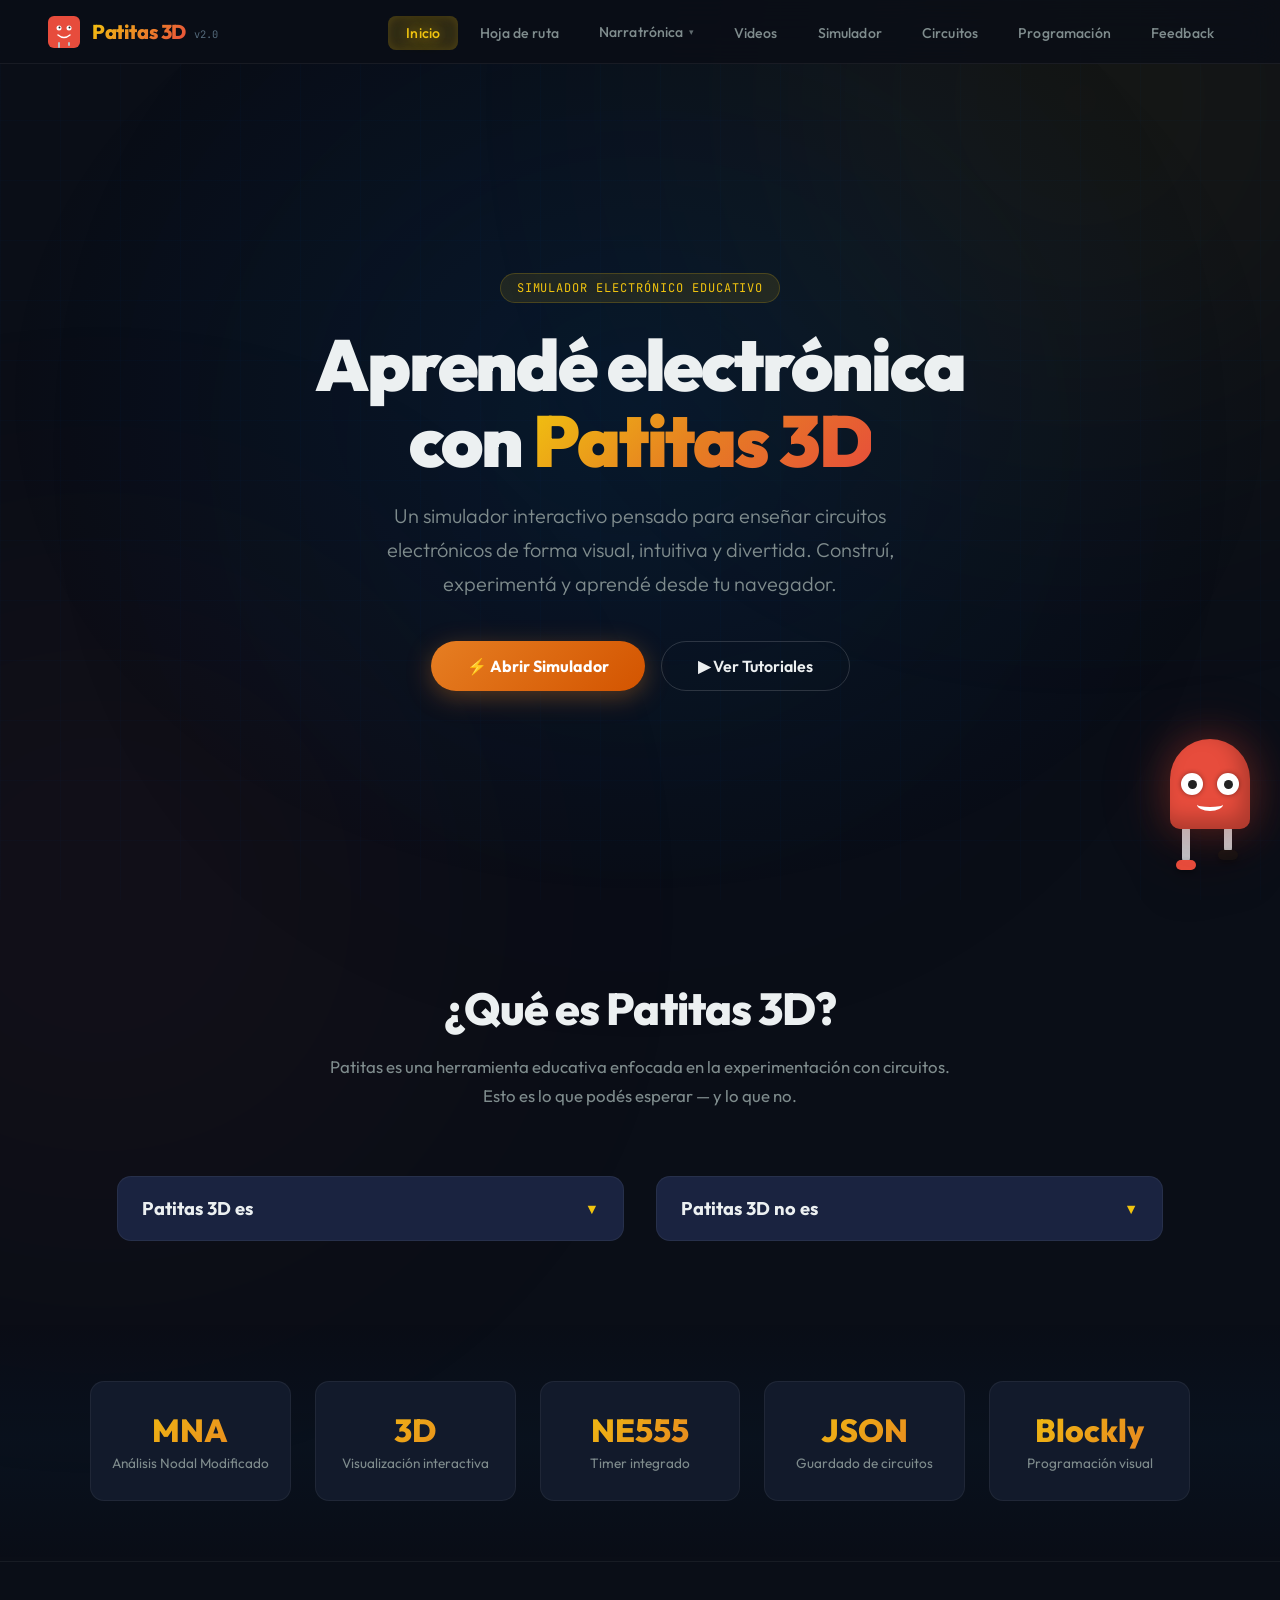
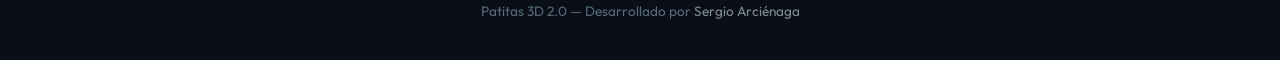
==== commit 6b24c5eb: "Cambio de orden del manual" ====
--- a/index.html
+++ b/index.html
@@ -1,6 +1,6 @@
 <!DOCTYPE html>
 <!--(c) Sergio Arcienaga - Todos los derechos reservados. Prohibida su copia.-->
-<html lang="es"><head><meta charset="UTF-8"><meta name="viewport" content="width=device-width, initial-scale=1.0"><title>Patitas 3D 2.0 — Simulador Electrónico Educativo</title><link rel="icon" type="image/svg+xml" href="[data-uri]"><link rel="preconnect" href="https://fonts.googleapis.com"><link rel="preconnect" href="https://fonts.gstatic.com" crossorigin><link href="https://fonts.googleapis.com/css2?family=Outfit:wght@300;400;500;600;700;800;900&family=JetBrains+Mono:wght@400;500;600&display=swap" rel="stylesheet"><link rel="stylesheet" href="css/styles.css?v=2.3"></head><body><div class="bg-grid"></div><div class="bg-glow bg-glow--yellow"></div><div class="bg-glow bg-glow--red"></div><div class="bg-glow bg-glow--blue"></div><nav class="navbar" id="navbar"><a class="nav-brand" onclick="navigate('home')"><svg width="32" height="32" viewBox="0 0 64 64" xmlns="http://www.w3.org/2000/svg"><rect width="64" height="64" rx="12" fill="#e74c3c"/><circle cx="22" cy="24" r="5" fill="#fff"/><circle cx="42" cy="24" r="5" fill="#fff"/><circle cx="23" cy="23" r="2" fill="#222"/><circle cx="43" cy="23" r="2" fill="#222"/><path d="M20 38 Q32 48 44 38" fill="none" stroke="#fff" stroke-width="3" stroke-linecap="round"/><rect x="20" y="52" width="4" height="12" rx="2" fill="#bdc3c7"/><rect x="40" y="52" width="4" height="8" rx="2" fill="#bdc3c7"/></svg><span class="nav-brand-text">Patitas 3D</span><span class="nav-brand-version">v2.0</span></a><button class="nav-toggle" id="navToggle" aria-label="Menú"><span></span><span></span><span></span></button><ul class="nav-links" id="navLinks"><li><a class="nav-link active" data-page="home" onclick="navigate('home')">Inicio</a></li><li><a class="nav-link" data-page="roadmap" onclick="navigate('roadmap')">Hoja de ruta</a></li><li><a class="nav-link" data-page="simulator" onclick="navigate('simulator')">Simulador</a></li><li><a class="nav-link" data-page="circuits" onclick="navigate('circuits')">Circuitos</a></li><li><a class="nav-link" data-page="videos" onclick="navigate('videos')">Videos</a></li><li><a class="nav-link" data-page="programming" onclick="navigate('programming')">Programación</a></li><li class="nav-dropdown" id="narraDropdown"><a class="nav-link nav-dropdown-toggle" onclick="toggleNarra(event)">Narratrónica <span class="nav-caret">▾</span></a><ul class="nav-submenu"><li><a class="nav-link" data-page="tuneles" onclick="navigate('tuneles')">🕳️ Túneles Secretos de Topito</a></li><li><a class="nav-link" data-page="hidroponia" onclick="navigate('hidroponia')">💧 Analogía Hidropónica</a></li></ul></li><li><a class="nav-link" data-page="feedback" onclick="navigate('feedback')">Feedback</a></li></ul></nav><div class="nav-hover-zone" id="navHoverZone"></div><section class="page active" id="page-home"><div class="hero"><div class="hero-video-wrap" id="heroVideoWrap"><video id="heroVideo1" autoplay muted playsinline disablePictureInPicture class="active"><source src="Video_Project.mp4" type="video/mp4"></video><video id="heroVideo2" muted playsinline disablePictureInPicture><source src="about:blank" type="video/mp4"></video></div><div class="hero-badge">Simulador Electrónico Educativo</div><h1>Aprendé electrónica<br>con <span class="gradient-text">Patitas 3D</span></h1><p class="hero-sub">
+<html lang="es"><head><meta charset="UTF-8"><meta name="viewport" content="width=device-width, initial-scale=1.0"><title>Patitas 3D 2.0 — Simulador Electrónico Educativo</title><link rel="icon" type="image/svg+xml" href="[data-uri]"><link rel="preconnect" href="https://fonts.googleapis.com"><link rel="preconnect" href="https://fonts.gstatic.com" crossorigin><link href="https://fonts.googleapis.com/css2?family=Outfit:wght@300;400;500;600;700;800;900&family=JetBrains+Mono:wght@400;500;600&display=swap" rel="stylesheet"><link rel="stylesheet" href="css/styles.css?v=2.3"></head><body><div class="bg-grid"></div><div class="bg-glow bg-glow--yellow"></div><div class="bg-glow bg-glow--red"></div><div class="bg-glow bg-glow--blue"></div><nav class="navbar" id="navbar"><a class="nav-brand" onclick="navigate('home')"><svg width="32" height="32" viewBox="0 0 64 64" xmlns="http://www.w3.org/2000/svg"><rect width="64" height="64" rx="12" fill="#e74c3c"/><circle cx="22" cy="24" r="5" fill="#fff"/><circle cx="42" cy="24" r="5" fill="#fff"/><circle cx="23" cy="23" r="2" fill="#222"/><circle cx="43" cy="23" r="2" fill="#222"/><path d="M20 38 Q32 48 44 38" fill="none" stroke="#fff" stroke-width="3" stroke-linecap="round"/><rect x="20" y="52" width="4" height="12" rx="2" fill="#bdc3c7"/><rect x="40" y="52" width="4" height="8" rx="2" fill="#bdc3c7"/></svg><span class="nav-brand-text">Patitas 3D</span><span class="nav-brand-version">v2.0</span></a><button class="nav-toggle" id="navToggle" aria-label="Menú"><span></span><span></span><span></span></button><ul class="nav-links" id="navLinks"><li><a class="nav-link active" data-page="home" onclick="navigate('home')">Inicio</a></li><li><a class="nav-link" data-page="roadmap" onclick="navigate('roadmap')">Hoja de ruta</a></li><li class="nav-dropdown" id="narraDropdown"><a class="nav-link nav-dropdown-toggle" onclick="toggleNarra(event)">Narratrónica <span class="nav-caret">▾</span></a><ul class="nav-submenu"><li><a class="nav-link" data-page="tuneles" onclick="navigate('tuneles')">🕳️ Túneles Secretos de Topito</a></li><li><a class="nav-link" data-page="hidroponia" onclick="navigate('hidroponia')">💧 Analogía Hidropónica</a></li></ul></li><li><a class="nav-link" data-page="videos" onclick="navigate('videos')">Videos</a></li><li><a class="nav-link" data-page="simulator" onclick="navigate('simulator')">Simulador</a></li><li><a class="nav-link" data-page="circuits" onclick="navigate('circuits')">Circuitos</a></li><li><a class="nav-link" data-page="programming" onclick="navigate('programming')">Programación</a></li><li><a class="nav-link" data-page="feedback" onclick="navigate('feedback')">Feedback</a></li></ul></nav><div class="nav-hover-zone" id="navHoverZone"></div><section class="page active" id="page-home"><div class="hero"><div class="hero-video-wrap" id="heroVideoWrap"><video id="heroVideo1" autoplay muted playsinline disablePictureInPicture class="active"><source src="Video_Project.mp4" type="video/mp4"></video><video id="heroVideo2" muted playsinline disablePictureInPicture><source src="about:blank" type="video/mp4"></video></div><div class="hero-badge">Simulador Electrónico Educativo</div><h1>Aprendé electrónica<br>con <span class="gradient-text">Patitas 3D</span></h1><p class="hero-sub">
             Un simulador interactivo pensado para enseñar circuitos electrónicos de forma visual, intuitiva y divertida. Construí, experimentá y aprendé desde tu navegador.
         </p><div class="hero-actions"><button class="btn-primary" onclick="navigate('simulator')">
                 ⚡ Abrir Simulador
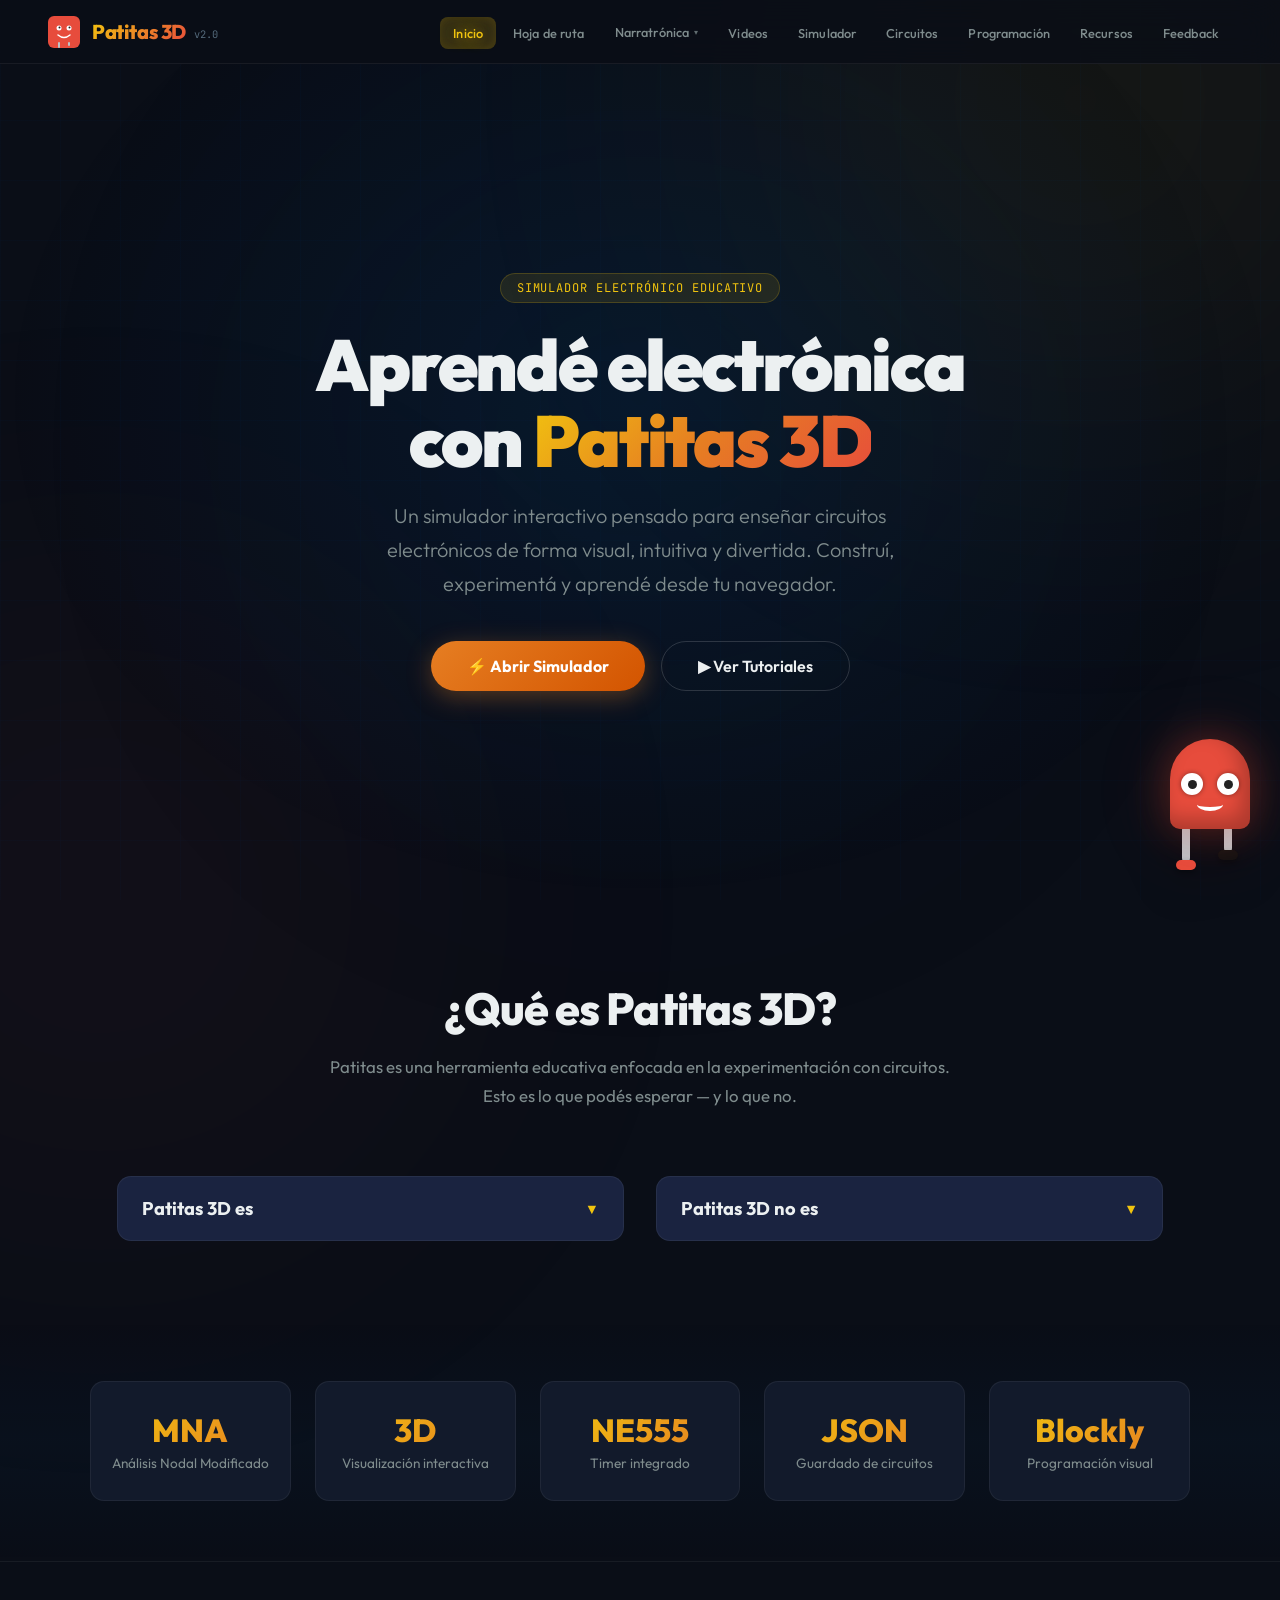
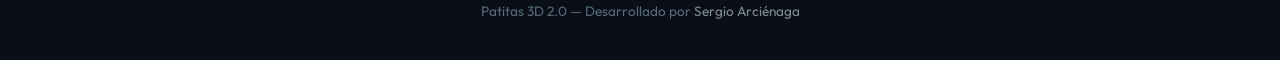
==== commit bcaa0dea: "Ajustes responsives para celular" ====
--- a/index.html
+++ b/index.html
@@ -1,6 +1,6 @@
 <!DOCTYPE html>
 <!--(c) Sergio Arcienaga - Todos los derechos reservados. Prohibida su copia.-->
-<html lang="es"><head><meta charset="UTF-8"><meta name="viewport" content="width=device-width, initial-scale=1.0"><title>Patitas 3D 2.0 — Simulador Electrónico Educativo</title><link rel="icon" type="image/svg+xml" href="[data-uri]"><link rel="preconnect" href="https://fonts.googleapis.com"><link rel="preconnect" href="https://fonts.gstatic.com" crossorigin><link href="https://fonts.googleapis.com/css2?family=Outfit:wght@300;400;500;600;700;800;900&family=JetBrains+Mono:wght@400;500;600&display=swap" rel="stylesheet"><link rel="stylesheet" href="css/styles.css?v=2.3"></head><body><div class="bg-grid"></div><div class="bg-glow bg-glow--yellow"></div><div class="bg-glow bg-glow--red"></div><div class="bg-glow bg-glow--blue"></div><nav class="navbar" id="navbar"><a class="nav-brand" onclick="navigate('home')"><svg width="32" height="32" viewBox="0 0 64 64" xmlns="http://www.w3.org/2000/svg"><rect width="64" height="64" rx="12" fill="#e74c3c"/><circle cx="22" cy="24" r="5" fill="#fff"/><circle cx="42" cy="24" r="5" fill="#fff"/><circle cx="23" cy="23" r="2" fill="#222"/><circle cx="43" cy="23" r="2" fill="#222"/><path d="M20 38 Q32 48 44 38" fill="none" stroke="#fff" stroke-width="3" stroke-linecap="round"/><rect x="20" y="52" width="4" height="12" rx="2" fill="#bdc3c7"/><rect x="40" y="52" width="4" height="8" rx="2" fill="#bdc3c7"/></svg><span class="nav-brand-text">Patitas 3D</span><span class="nav-brand-version">v2.0</span></a><button class="nav-toggle" id="navToggle" aria-label="Menú"><span></span><span></span><span></span></button><ul class="nav-links" id="navLinks"><li><a class="nav-link active" data-page="home" onclick="navigate('home')">Inicio</a></li><li><a class="nav-link" data-page="roadmap" onclick="navigate('roadmap')">Hoja de ruta</a></li><li class="nav-dropdown" id="narraDropdown"><a class="nav-link nav-dropdown-toggle" onclick="toggleNarra(event)">Narratrónica <span class="nav-caret">▾</span></a><ul class="nav-submenu"><li><a class="nav-link" data-page="tuneles" onclick="navigate('tuneles')">🕳️ Túneles Secretos de Topito</a></li><li><a class="nav-link" data-page="hidroponia" onclick="navigate('hidroponia')">💧 Analogía Hidropónica</a></li></ul></li><li><a class="nav-link" data-page="videos" onclick="navigate('videos')">Videos</a></li><li><a class="nav-link" data-page="simulator" onclick="navigate('simulator')">Simulador</a></li><li><a class="nav-link" data-page="circuits" onclick="navigate('circuits')">Circuitos</a></li><li><a class="nav-link" data-page="programming" onclick="navigate('programming')">Programación</a></li><li><a class="nav-link" data-page="feedback" onclick="navigate('feedback')">Feedback</a></li></ul></nav><div class="nav-hover-zone" id="navHoverZone"></div><section class="page active" id="page-home"><div class="hero"><div class="hero-video-wrap" id="heroVideoWrap"><video id="heroVideo1" autoplay muted playsinline disablePictureInPicture class="active"><source src="Video_Project.mp4" type="video/mp4"></video><video id="heroVideo2" muted playsinline disablePictureInPicture><source src="about:blank" type="video/mp4"></video></div><div class="hero-badge">Simulador Electrónico Educativo</div><h1>Aprendé electrónica<br>con <span class="gradient-text">Patitas 3D</span></h1><p class="hero-sub">
+<html lang="es"><head><meta charset="UTF-8"><meta name="viewport" content="width=device-width, initial-scale=1.0"><title>Patitas 3D 2.0 — Simulador Electrónico Educativo</title><link rel="icon" type="image/svg+xml" href="[data-uri]"><link rel="preconnect" href="https://fonts.googleapis.com"><link rel="preconnect" href="https://fonts.gstatic.com" crossorigin><link href="https://fonts.googleapis.com/css2?family=Outfit:wght@300;400;500;600;700;800;900&family=JetBrains+Mono:wght@400;500;600&display=swap" rel="stylesheet"><link rel="stylesheet" href="css/styles.css?v=2.5"></head><body><div class="bg-grid"></div><div class="bg-glow bg-glow--yellow"></div><div class="bg-glow bg-glow--red"></div><div class="bg-glow bg-glow--blue"></div><nav class="navbar" id="navbar"><a class="nav-brand" onclick="navigate('home')"><svg width="32" height="32" viewBox="0 0 64 64" xmlns="http://www.w3.org/2000/svg"><rect width="64" height="64" rx="12" fill="#e74c3c"/><circle cx="22" cy="24" r="5" fill="#fff"/><circle cx="42" cy="24" r="5" fill="#fff"/><circle cx="23" cy="23" r="2" fill="#222"/><circle cx="43" cy="23" r="2" fill="#222"/><path d="M20 38 Q32 48 44 38" fill="none" stroke="#fff" stroke-width="3" stroke-linecap="round"/><rect x="20" y="52" width="4" height="12" rx="2" fill="#bdc3c7"/><rect x="40" y="52" width="4" height="8" rx="2" fill="#bdc3c7"/></svg><span class="nav-brand-text">Patitas 3D</span><span class="nav-brand-version">v2.0</span></a><button class="nav-toggle" id="navToggle" aria-label="Menú"><span></span><span></span><span></span></button><ul class="nav-links" id="navLinks"><li><a class="nav-link active" data-page="home" onclick="navigate('home')">Inicio</a></li><li><a class="nav-link" data-page="roadmap" onclick="navigate('roadmap')">Hoja de ruta</a></li><li class="nav-dropdown" id="narraDropdown"><a class="nav-link nav-dropdown-toggle" onclick="toggleNarra(event)">Narratrónica <span class="nav-caret">▾</span></a><ul class="nav-submenu"><li><a class="nav-link" data-page="tuneles" onclick="navigate('tuneles')">🕳️ Túneles Secretos de Topito</a></li><li><a class="nav-link" data-page="hidroponia" onclick="navigate('hidroponia')">💧 Analogía Hidropónica</a></li></ul></li><li><a class="nav-link" data-page="videos" onclick="navigate('videos')">Videos</a></li><li><a class="nav-link" data-page="simulator" onclick="navigate('simulator')">Simulador</a></li><li><a class="nav-link" data-page="circuits" onclick="navigate('circuits')">Circuitos</a></li><li><a class="nav-link" data-page="programming" onclick="navigate('programming')">Programación</a></li><li><a class="nav-link" data-page="recursos" onclick="navigate('recursos')">Recursos</a></li><li><a class="nav-link" data-page="feedback" onclick="navigate('feedback')">Feedback</a></li></ul></nav><div class="nav-hover-zone" id="navHoverZone"></div><section class="page active" id="page-home"><div class="hero"><div class="hero-video-wrap" id="heroVideoWrap"><video id="heroVideo1" autoplay muted playsinline disablePictureInPicture class="active"><source src="Video_Project.mp4" type="video/mp4"></video><video id="heroVideo2" muted playsinline disablePictureInPicture><source src="about:blank" type="video/mp4"></video></div><div class="hero-badge">Simulador Electrónico Educativo</div><h1>Aprendé electrónica<br>con <span class="gradient-text">Patitas 3D</span></h1><p class="hero-sub">
             Un simulador interactivo pensado para enseñar circuitos electrónicos de forma visual, intuitiva y divertida. Construí, experimentá y aprendé desde tu navegador.
         </p><div class="hero-actions"><button class="btn-primary" onclick="navigate('simulator')">
                 ⚡ Abrir Simulador
@@ -32,14 +32,19 @@
                     Descargar XML
                     <svg width="16" height="16" viewBox="0 0 24 24" fill="none" stroke="currentColor" stroke-width="2"><path d="M21 15v4a2 2 0 01-2 2H5a2 2 0 01-2-2v-4M7 10l5 5 5-5M12 15V3"/></svg></a></div><div class="prog-card"><div class="blockly-preview"><span class="block-piece block-piece--purple">capacitor</span><span class="block-piece block-piece--green">suavizado</span><span class="block-piece block-piece--blue">paralelo</span></div><span class="card-tag card-tag--advanced">Avanzado</span><h3>Carga y descarga del Capacitor</h3><p>Programamos un circuito donde se conecta un capacitor en paralelo con el LED para ver cómo es su efecto de "suavizar" el encendido y apagado del LED.</p><a class="card-link" download href="descargas/xml/capacitorLed.xml" target="_blank" rel="noopener">
                     Descargar XML
-                    <svg width="16" height="16" viewBox="0 0 24 24" fill="none" stroke="currentColor" stroke-width="2"><path d="M21 15v4a2 2 0 01-2 2H5a2 2 0 01-2-2v-4M7 10l5 5 5-5M12 15V3"/></svg></a></div></div></div><footer class="site-footer"><p>Patitas 3D 2.0 — Desarrollado por <a href="mailto:sarcienaga@gmail.com">Sergio Arciénaga</a></p></footer></section><section class="page" id="page-feedback"><div class="feedback-container"><h2 class="reveal">Tu opinión importa</h2><p class="page-desc reveal">
+                    <svg width="16" height="16" viewBox="0 0 24 24" fill="none" stroke="currentColor" stroke-width="2"><path d="M21 15v4a2 2 0 01-2 2H5a2 2 0 01-2-2v-4M7 10l5 5 5-5M12 15V3"/></svg></a></div></div></div><footer class="site-footer"><p>Patitas 3D 2.0 — Desarrollado por <a href="mailto:sarcienaga@gmail.com">Sergio Arciénaga</a></p></footer></section><section class="page" id="page-recursos"><div class="section-page"><h2 class="reveal">Recursos para Docentes</h2><p class="page-desc reveal">
+            Manuales, cuadernos y materiales premium creados con el mismo cariño técnico-pedagógico que el simulador. Elegí, mirá el demo y llevátelo.
+        </p><div class="circuits-grid stagger reveal"><div class="circuit-card recurso-card"><img src="img/tarjeta1/sim-serie.jpg" alt="Manual Básico del Simulador" class="circuit-card-img"><div class="circuit-card-body"><span class="card-tag card-tag-free">Gratis · Nivel 1</span><h3>Manual Básico del Simulador 🔰</h3><p>12 páginas para arrancar de cero: las 7 Reglas de Oro, tu primer LED, el multímetro detective, serie vs. paralelo y la puerta a la Misión Wall-E. Con códigos QR a videos exclusivos.</p><div class="recurso-precio">$ 0 <span>· para siempre</span></div><div class="recurso-botones"><a class="btn-demo" onclick="abrirDemo('descargas/demos/demo_manual_basico.mp4')">▶ Ver demo</a><a class="btn-mp btn-gratis" href="descargas/manual_basico_patitas3D.pdf" download>⬇️ Descargar gratis</a></div></div></div><div class="circuit-card recurso-card"><img src="img/portada-hoja.png" alt="La Sala de Máquinas" class="circuit-card-img"><div class="circuit-card-body"><span class="card-tag">Avanzado · Pack ×2</span><h3>La Sala de Máquinas ⚙️</h3><p>Para docentes curiosos y electrónicos exigentes: la matemática real que corre bajo el capot de Patitas. Dos cuadernos interactivos (Pluto.jl): conductancia y matrices, y análisis nodal con la matriz recalculándose en vivo.</p><div class="recurso-precio">$ X.XXX</div><div class="recurso-botones"><a class="btn-demo" onclick="abrirDemo('descargas/demos/demo_sala_maquinas.mp4')">▶ Ver demo</a><a class="btn-mp" href="#PONER-LINK-MERCADOPAGO" target="_blank" rel="noopener">💳 Pagar con Mercado Pago</a><a class="btn-mail" href="mailto:manuales@innovarlab.com?subject=Compra%3A%20La%20Sala%20de%20M%C3%A1quinas&body=%C2%A1Hola!%20Quiero%20el%20pack%20La%20Sala%20de%20M%C3%A1quinas.%20Adjunto%20el%20comprobante.%0ANombre%3A%20%0AEscuela%20(opcional)%3A%20">📧 Enviar comprobante</a></div></div></div><div class="circuit-card recurso-card"><img src="img/portada-carrusel.png" alt="Cuadernos Docentes" class="circuit-card-img"><div class="circuit-card-body"><span class="card-tag">Docentes · Colab</span><h3>Cuadernos Docentes 🧪</h3><p>La «verdad física» de cada circuito con el mismo modelo matemático de Patitas 3D, más un guion de clase listo para el aula. Corren en Google Colab: nada que instalar, un clic y a enseñar.</p><div class="recurso-precio">$ X.XXX</div><div class="recurso-botones"><a class="btn-demo" onclick="abrirDemo('descargas/demos/demo_cuadernos.mp4')">▶ Ver demo</a><a class="btn-mp" href="#PONER-LINK-MERCADOPAGO" target="_blank" rel="noopener">💳 Pagar con Mercado Pago</a><a class="btn-mail" href="mailto:manuales@innovarlab.com?subject=Compra%3A%20Cuadernos%20Docentes&body=%C2%A1Hola!%20Quiero%20los%20Cuadernos%20Docentes.%20Adjunto%20el%20comprobante.%0ANombre%3A%20%0AEscuela%20(opcional)%3A%20">📧 Enviar comprobante</a></div></div></div></div><div class="compra-pasos reveal"><h3>¿Cómo lo comprás? Tres pasitos</h3><div class="compra-grid"><div class="callout"><b>1 · Pagá</b> con Mercado Pago desde la tarjeta, o transferí al alias <span class="alias-chip" onclick="copiarAlias(this)">ALIAS.PATITAS.MP 📋</span></div><div class="callout"><b>2 · Avisanos</b> con el botón «Enviar comprobante»: el correo sale prearmado, solo adjuntás y enviás.</div><div class="callout"><b>3 · Recibís</b> el material en tu casilla dentro de las 24 horas. 🧡</div></div><p class="recursos-nota">¿Dudas antes de comprar? Escribinos a <a href="mailto:manuales@innovarlab.com">manuales@innovarlab.com</a> — respondemos siempre.</p><p class="recursos-nota">🔜 <b>En preparación:</b> Manual Básico enriquecido (con la Misión Wall-E integrada) · Pack Narratrónica (Túneles Secretos + Analogía Hidropónica) · Manuales Intermedio y Avanzado.</p></div></div><div id="demo-modal" onclick="cerrarDemo(event)"><div class="demo-box"><button class="demo-close" onclick="cerrarDemo(event, true)">✕</button><video id="demo-video" controls playsinline></video></div></div>
+    <script>function abrirDemo(e){var t=document.getElementById("demo-modal"),o=document.getElementById("demo-video");o.onerror=function(){cerrarDemo(null,!0),alert("🎬 El demo de este recurso llega muy pronto.")},o.src=e,t.classList.add("open"),o.play().catch(function(){})}function cerrarDemo(e,t){if(t||!e||"demo-modal"===e.target.id){var o=document.getElementById("demo-modal"),n=document.getElementById("demo-video");n.pause(),n.removeAttribute("src"),n.load(),o.classList.remove("open")}}function copiarAlias(e){var t=e.textContent.replace("📋","").trim();navigator.clipboard&&navigator.clipboard.writeText(t).then(function(){var t=e.textContent;e.textContent="¡Copiado! ✅",setTimeout(function(){e.textContent=t},1600)})}
+</script>
+</section><section class="page" id="page-feedback"><div class="feedback-container"><h2 class="reveal">Tu opinión importa</h2><p class="page-desc reveal">
             Ayudanos a mejorar Patitas compartiendo tu experiencia.
         </p><div class="form-frame-wrapper reveal"><div class="form-container"><iframe id="feedbackFrame"
                 src="about:blank"
                 data-src="contacto.html"
                 title="Formulario de Feedback">
                 Cargando…
-            </iframe></div></div></div><footer class="site-footer"><p>Patitas 3D 2.0 — Desarrollado por <a href="mailto:sarcienaga@gmail.com">Sergio Arciénaga</a></p></footer></section><div class="hero-mascot" id="globalMascot"><div class="mascot-body"><div class="mascot-eye"></div><div class="mascot-eye"></div><div class="mascot-smile"></div></div><div class="mascot-legs"><div><div class="mascot-leg mascot-leg--long"></div><div class="mascot-shoe mascot-shoe--red"></div></div><div><div class="mascot-leg mascot-leg--short"></div><div class="mascot-shoe mascot-shoe--black"></div></div></div></div><script src="js/app.js?v=2.3"></script><div id="lessonModal" class="modal-overlay"><div class="modal-container"><div class="modal-header"><div style="flex-grow: 1;"><h2 id="modalTitle">Título de la Lección</h2><p id="modalDesc" style="color: var(--text-secondary); margin-top: 5px; font-size: 0.95rem; display: none;"></p></div><button class="modal-close" onclick="closeCircuitModal()" style="align-self: flex-start;">&times;</button></div><div class="modal-body" id="modalBody"></div></div></div><template id="tpl-serie-paralelo" data-title="Circuito Serie y Paralelo" data-desc="Aprende de manera visual cómo fluye la corriente a través de componentes conectados en serie y paralelo."><h3 style="margin-top: 0;">Circuito Serie</h3><div class="modal-two-columns"><div class="modal-column"><div class="zoom-container" onclick="window.openImageZoom('img/tarjeta1/guia-serie.jpg')"><img src="img/tarjeta1/guia-serie.jpg" class="modal-img-full modal-img-stretch" alt="Infografía Circuito Serie" onerror="this.style.display='none'" style="margin-top: 0; margin-bottom: 0;"><div class="zoom-overlay" style="font-size: 5rem; text-shadow: 0 4px 10px rgba(0,0,0,0.5);">🔍</div></div></div><div class="modal-column"><div class="zoom-container" onclick="window.openVideoZoom('img/tarjeta1/LEDSeerie.mp4')"><img src="img/tarjeta1/sim-serie.jpg" class="modal-img-full modal-img-cover" alt="Simulación Circuito Serie" onerror="this.style.display='none'" style="margin-top: 0;"><div class="zoom-overlay" style="font-size: 5rem; text-shadow: 0 4px 10px rgba(0,0,0,0.5);">▶️</div></div></div></div><div class="modal-download-box" style="margin-top: 30px;"><a download href="descargas/led.json" target="_blank" class="download-btn" style="width: auto; padding: 12px 30px; font-size: 1.1rem; border-radius: 50px;"><i class="fas fa-download"></i> Descargar JSON: Circuitos Serie y Paralelo
+            </iframe></div></div></div><footer class="site-footer"><p>Patitas 3D 2.0 — Desarrollado por <a href="mailto:sarcienaga@gmail.com">Sergio Arciénaga</a></p></footer></section><div class="hero-mascot" id="globalMascot"><div class="mascot-body"><div class="mascot-eye"></div><div class="mascot-eye"></div><div class="mascot-smile"></div></div><div class="mascot-legs"><div><div class="mascot-leg mascot-leg--long"></div><div class="mascot-shoe mascot-shoe--red"></div></div><div><div class="mascot-leg mascot-leg--short"></div><div class="mascot-shoe mascot-shoe--black"></div></div></div></div><script src="js/app.js?v=2.5"></script><div id="lessonModal" class="modal-overlay"><div class="modal-container"><div class="modal-header"><div style="flex-grow: 1;"><h2 id="modalTitle">Título de la Lección</h2><p id="modalDesc" style="color: var(--text-secondary); margin-top: 5px; font-size: 0.95rem; display: none;"></p></div><button class="modal-close" onclick="closeCircuitModal()" style="align-self: flex-start;">&times;</button></div><div class="modal-body" id="modalBody"></div></div></div><template id="tpl-serie-paralelo" data-title="Circuito Serie y Paralelo" data-desc="Aprende de manera visual cómo fluye la corriente a través de componentes conectados en serie y paralelo."><h3 style="margin-top: 0;">Circuito Serie</h3><div class="modal-two-columns"><div class="modal-column"><div class="zoom-container" onclick="window.openImageZoom('img/tarjeta1/guia-serie.jpg')"><img src="img/tarjeta1/guia-serie.jpg" class="modal-img-full modal-img-stretch" alt="Infografía Circuito Serie" onerror="this.style.display='none'" style="margin-top: 0; margin-bottom: 0;"><div class="zoom-overlay" style="font-size: 5rem; text-shadow: 0 4px 10px rgba(0,0,0,0.5);">🔍</div></div></div><div class="modal-column"><div class="zoom-container" onclick="window.openVideoZoom('img/tarjeta1/LEDSeerie.mp4')"><img src="img/tarjeta1/sim-serie.jpg" class="modal-img-full modal-img-cover" alt="Simulación Circuito Serie" onerror="this.style.display='none'" style="margin-top: 0;"><div class="zoom-overlay" style="font-size: 5rem; text-shadow: 0 4px 10px rgba(0,0,0,0.5);">▶️</div></div></div></div><div class="modal-download-box" style="margin-top: 30px;"><a download href="descargas/led.json" target="_blank" class="download-btn" style="width: auto; padding: 12px 30px; font-size: 1.1rem; border-radius: 50px;"><i class="fas fa-download"></i> Descargar JSON: Circuitos Serie y Paralelo
         </a></div><h3>Circuitos en paralelo</h3><p>En un circuito en paralelo, el voltaje es el mismo en todos los componentes.</p><div class="modal-two-columns"><div class="modal-column"><img src="img/tarjeta1/sim-paralelo.jpg" class="modal-img-full modal-img-fixed-height" alt="Simulación Circuito Paralelo 3 Ramas" onerror="this.style.display='none'"><div class="modal-download-box" style="margin-top: 15px; border-color: transparent; background: transparent; padding: 0;"><a href="descargas/archivo.json" target="_blank" class="download-btn"><i class="fas fa-download"></i> Descargar: Circuito 3 ramas en paralelo
                 </a></div></div><div class="modal-column"><img src="img/tarjeta1/sim-paralelo-cap.jpg" class="modal-img-full modal-img-fixed-height" alt="LED en paralelo con capacitor" onerror="this.style.display='none'"><div class="modal-download-box" style="margin-top: 15px; border-color: transparent; background: transparent; padding: 0;"><a href="descargas/archivo.json" target="_blank" class="download-btn"><i class="fas fa-download"></i> Descargar: LED + R en paralelo con capacitor
                 </a></div></div></div><h3>Videos complementarios</h3><div class="modal-two-columns"><div class="modal-column"><div class="video-responsive"><iframe src="https://www.youtube.com/embed/HxSXshb9ECQ?autoplay=0&rel=0" frameborder="0" allow="accelerometer; autoplay; clipboard-write; encrypted-media; gyroscope; picture-in-picture" allowfullscreen></iframe></div><div style="text-align: center; margin-bottom: 16px; margin-top: 10px;"><a href="https://www.youtube.com/watch?v=HxSXshb9ECQ" target="_blank" style="color: var(--patitas-red); font-weight: bold; text-decoration: none;">Si ves un "Error 153", haz clic aquí para ver el video en YouTube.</a></div></div><div class="modal-column" style="display: flex; align-items: center; justify-content: center;"><img src="img/tarjeta1/guia-calc.jpg" class="modal-img-full modal-img-contain-fixed" alt="Calculadora de Patitas" onerror="this.style.display='none'" style="margin: 0 auto;"></div></div><div class="modal-two-columns" style="margin-top: 0;"><div class="modal-column"><div class="video-responsive"><iframe src="https://www.youtube.com/embed/kTE_BN6v3iI?autoplay=0&rel=0" frameborder="0" allow="accelerometer; autoplay; clipboard-write; encrypted-media; gyroscope; picture-in-picture" allowfullscreen></iframe></div><div style="text-align: center; margin-bottom: 20px; margin-top: 10px;"><a href="https://www.youtube.com/watch?v=kTE_BN6v3iI" target="_blank" style="color: var(--patitas-red); font-weight: bold; text-decoration: none;">Si ves un "Error 153", haz clic aquí para ver el video en YouTube.</a></div><img src="img/tarjeta1/sim-medir-v.jpg" class="modal-img-full modal-img-contain-fixed" alt="Medición de tensión" onerror="this.style.display='none'"><div class="modal-download-box" style="margin-top: 15px; border-color: transparent; background: transparent; padding: 0;"><a href="descargas/archivo.json" target="_blank" class="download-btn"><i class="fas fa-download"></i> Descargar: Medición de tensión (3 resistencias)
--- a/css/styles.css
+++ b/css/styles.css
@@ -1,1724 +1,1763 @@
-/* ═══════════════════════════════════════════
-           CSS VARIABLES — PATITAS DESIGN SYSTEM
-        ═══════════════════════════════════════════ */
-        :root {
-            --bg-deep: #0a0e17;
-            --bg-surface: #121a2b;
-            --bg-card: #1a2340;
-            --bg-card-hover: #1f2b4d;
-            --patitas-red: #e74c3c;
-            --patitas-red-glow: rgba(231, 76, 60, 0.35);
-            --multimeter-yellow: #f1c40f;
-            --yellow-glow: rgba(241, 196, 15, 0.25);
-            --circuit-blue: #004b8d;
-            --circuit-blue-light: #1e3a5f;
-            --ocean-blue: #2980b9;
-            --sky-blue: #aed6f1;
-            --orange: #e67e22;
-            --orange-deep: #d35400;
-            --green: #2ecc71;
-            --text-primary: #ecf0f1;
-            --text-muted: #7f8c8d;
-            --text-dim: #546a7b;
-            --border-subtle: rgba(255,255,255,0.06);
-            --border-accent: rgba(241,196,15,0.2);
-            --radius-sm: 8px;
-            --radius-md: 14px;
-            --radius-lg: 22px;
-            --radius-xl: 32px;
-            --font-display: 'Outfit', sans-serif;
-            --font-mono: 'JetBrains Mono', monospace;
-        }
-
-        /* ═══════════════════════════════════════════
-           RESET & BASE
-        ═══════════════════════════════════════════ */
-        *, *::before, *::after { margin: 0; padding: 0; box-sizing: border-box; }
-
-        html {
-            scroll-behavior: smooth;
-            scrollbar-width: thin;
-            scrollbar-color: var(--circuit-blue) var(--bg-deep);
-        }
-
-        body {
-            font-family: var(--font-display);
-            background: var(--bg-deep);
-            color: var(--text-primary);
-            overflow-x: hidden;
-            min-height: 100vh;
-        }
-
-        /* ═══════════════════════════════════════════
-           AMBIENT BACKGROUND EFFECTS
-        ═══════════════════════════════════════════ */
-        .bg-grid {
-            position: fixed;
-            inset: 0;
-            z-index: 0;
-            pointer-events: none;
-            background-image:
-                linear-gradient(rgba(0,75,141,0.04) 1px, transparent 1px),
-                linear-gradient(90deg, rgba(0,75,141,0.04) 1px, transparent 1px);
-            background-size: 60px 60px;
-        }
-
-        .bg-glow {
-            position: fixed;
-            width: 600px; height: 600px;
-            border-radius: 50%;
-            filter: blur(180px);
-            pointer-events: none;
-            z-index: 0;
-            opacity: 0.5;
-        }
-
-        .bg-glow--yellow {
-            background: var(--multimeter-yellow);
-            top: -200px; right: -100px;
-            opacity: 0.08;
-        }
-
-        .bg-glow--red {
-            background: var(--patitas-red);
-            bottom: -300px; left: -200px;
-            opacity: 0.06;
-        }
-
-        .bg-glow--blue {
-            background: var(--circuit-blue);
-            top: 50%; left: 50%;
-            transform: translate(-50%, -50%);
-            opacity: 0.07;
-        }
-
-        /* ═══════════════════════════════════════════
-           NAVIGATION
-        ═══════════════════════════════════════════ */
-        .navbar {
-            position: fixed;
-            top: 0; left: 0; right: 0;
-            z-index: 9999;
-            padding: 0 clamp(16px, 4vw, 48px);
-            height: 64px;
-            display: flex;
-            align-items: center;
-            justify-content: space-between;
-            background: rgba(10,14,23,0.82);
-            backdrop-filter: blur(20px) saturate(1.4);
-            border-bottom: 1px solid var(--border-subtle);
-            overflow: visible; /* permite que el submenú de Narratrónica se muestre */
-            transition: height 0.35s cubic-bezier(0.4,0,0.2,1),
-                        background 0.3s, box-shadow 0.3s,
-                        border-color 0.3s;
-        }
-
-        .navbar.scrolled {
-            background: rgba(10,14,23,0.95);
-            box-shadow: 0 4px 30px rgba(0,0,0,0.4);
-        }
-
-        /* ── NAVBAR AUTO-HIDE (simulator mode) ───── */
-
-        .navbar.sim-collapsed {
-            height: 5px;
-            overflow: hidden; /* recorta el contenido solo al colapsar en el simulador */
-            border-bottom: 2px solid var(--multimeter-yellow);
-            background: rgba(10,14,23,0.6);
-            box-shadow: 0 0 20px var(--yellow-glow);
-            pointer-events: none; /* let the hover-zone handle it */
-        }
-
-        .navbar.sim-collapsed * {
-            opacity: 0;
-            transition: opacity 0.15s ease;
-        }
-
-        .navbar.sim-expanded {
-            height: 64px;
-            pointer-events: auto;
-        }
-
-        .navbar.sim-expanded * {
-            opacity: 1;
-            transition: opacity 0.25s ease 0.1s;
-        }
-
-        /* Invisible hover zone at top of screen to trigger expand */
-        .nav-hover-zone {
-            position: fixed;
-            top: 0; left: 0; right: 0;
-            height: 26px; /* algo más alto para tocar fácil en tablet */
-            z-index: 10000;
-            display: none;
-            cursor: default;
-        }
-
-        .nav-hover-zone.active {
-            display: block;
-        }
-
-        .nav-brand {
-            display: flex;
-            align-items: center;
-            gap: 12px;
-            text-decoration: none;
-            cursor: pointer;
-        }
-
-        .nav-brand svg { flex-shrink: 0; }
-
-        .nav-brand-text {
-            font-weight: 800;
-            font-size: 1.25rem;
-            background: linear-gradient(135deg, var(--multimeter-yellow), var(--patitas-red));
-            -webkit-background-clip: text;
-            -webkit-text-fill-color: transparent;
-            background-clip: text;
-            letter-spacing: -0.02em;
-        }
-
-        .nav-brand-version {
-            font-size: 0.65rem;
-            font-family: var(--font-mono);
-            color: var(--text-dim);
-            margin-left: -4px;
-            margin-top: 4px;
-        }
-
-        .nav-links {
-            display: flex;
-            gap: 4px;
-            list-style: none;
-            align-items: center;
-        }
-
-        .nav-link {
-            padding: 8px 18px;
-            border-radius: var(--radius-sm);
-            font-size: 0.88rem;
-            font-weight: 500;
-            color: var(--text-muted);
-            text-decoration: none;
-            cursor: pointer;
-            transition: all 0.3s ease;
-            letter-spacing: 0.01em;
-        }
-
-        .nav-link:hover {
-            color: #fff;
-            background: rgba(241,196,15,0.15);
-            text-shadow: 0 0 8px rgba(241,196,15,1),
-                         0 0 20px rgba(241,196,15,0.8),
-                         0 0 40px rgba(241,196,15,0.4);
-            box-shadow: 0 0 10px rgba(241,196,15,0.5),
-                         0 0 25px rgba(241,196,15,0.35),
-                         0 0 50px rgba(241,196,15,0.2),
-                         0 0 80px rgba(241,196,15,0.1),
-                         inset 0 0 15px rgba(241,196,15,0.12);
-            transform: scale(1.08);
-        }
-
-        .nav-link.active {
-            color: var(--multimeter-yellow);
-            background: rgba(241,196,15,0.15);
-            text-shadow: 0 0 15px rgba(241,196,15,1);
-            box-shadow: 0 0 12px rgba(241,196,15,0.2) inset;
-        }
-
-        .nav-cta {
-            padding: 8px 20px;
-            border-radius: var(--radius-lg);
-            background: linear-gradient(135deg, var(--orange), var(--orange-deep));
-            color: #fff;
-            font-weight: 600;
-            font-size: 0.85rem;
-            text-decoration: none;
-            cursor: pointer;
-            transition: transform 0.2s, box-shadow 0.2s;
-            box-shadow: 0 4px 15px rgba(230,126,34,0.3);
-        }
-
-        .nav-cta:hover {
-            transform: translateY(-2px);
-            box-shadow: 0 6px 25px rgba(230,126,34,0.5);
-        }
-
-        /* Mobile menu */
-        .nav-toggle {
-            display: none;
-            background: none;
-            border: none;
-            cursor: pointer;
-            padding: 8px;
-        }
-
-        .nav-toggle span {
-            display: block;
-            width: 22px;
-            height: 2px;
-            background: var(--text-primary);
-            margin: 5px 0;
-            border-radius: 2px;
-            transition: 0.3s;
-        }
-
-        @media (max-width: 768px) {
-            .nav-toggle { display: block; }
-            .nav-links {
-                position: fixed;
-                top: 64px; left: 0; right: 0;
-                flex-direction: column;
-                align-items: stretch;
-                background: rgba(10,14,23,0.97);
-                backdrop-filter: blur(20px);
-                padding: 16px;
-                gap: 4px;
-                border-bottom: 1px solid var(--border-subtle);
-                transform: translateY(-120%);
-                transition: transform 0.35s cubic-bezier(0.4,0,0.2,1);
-            }
-            .nav-links.open { transform: translateY(0); }
-            .nav-link { padding: 14px 18px; font-size: 1rem; }
-        }
-
-        /* ── Narratrónica dropdown ── */
-        .nav-dropdown { position: relative; }
-        .nav-dropdown-toggle { display: inline-flex; align-items: center; gap: 5px; }
-        .nav-caret { font-size: 0.65em; opacity: 0.75; transition: transform 0.25s ease; }
-        .nav-dropdown.open .nav-caret { transform: rotate(180deg); }
-        .nav-submenu {
-            display: none;
-            position: absolute;
-            top: 100%;
-            padding-top: 12px;
-            left: 0;
-            min-width: 220px;
-            list-style: none;
-            padding: 8px;
-            margin: 0;
-            background: rgba(10,14,23,0.98);
-            backdrop-filter: blur(20px);
-            border: 1px solid var(--border-subtle);
-            border-radius: var(--radius-lg);
-            box-shadow: 0 14px 40px rgba(0,0,0,0.5), 0 0 22px rgba(241,196,15,0.08);
-            z-index: 1200;
-        }
-        .nav-dropdown.open .nav-submenu,
-        .nav-dropdown:hover .nav-submenu { display: block; animation: narraFade 0.2s ease; }
-        @keyframes narraFade { from { opacity: 0; transform: translateY(-6px); } to { opacity: 1; transform: translateY(0); } }
-        .nav-submenu li { list-style: none; margin: 0; }
-        .nav-submenu .nav-link { display: block; padding: 11px 14px; white-space: nowrap; }
-
-        @media (max-width: 768px) {
-            .nav-submenu {
-                position: static;
-                display: block;
-                background: transparent;
-                border: none;
-                box-shadow: none;
-                backdrop-filter: none;
-                padding: 2px 0 6px 14px;
-                min-width: 0;
-            }
-            .nav-dropdown .nav-caret { display: none; }
-        }
-
-        /* ═══════════════════════════════════════════
-           PAGE SECTIONS (SPA-like)
-        ═══════════════════════════════════════════ */
-        .page {
-            display: none;
-            min-height: 100vh;
-            padding-top: 64px;
-            position: relative;
-            z-index: 1;
-        }
-
-        .page.active { display: block; }
-
-        .page--simulator {
-            padding-top: 64px;
-            display: none;
-            transition: padding-top 0.35s cubic-bezier(0.4,0,0.2,1);
-        }
-
-        .page--simulator.nav-hidden {
-            padding-top: 5px;
-        }
-
-        .page--simulator.active {
-            display: flex;
-            flex-direction: column;
-            height: 100vh;
-        }
-
-        /* ═══════════════════════════════════════════
-           HOME — HERO SECTION
-        ═══════════════════════════════════════════ */
-        .hero {
-            min-height: calc(100vh - 64px);
-            display: flex;
-            flex-direction: column;
-            justify-content: center;
-            align-items: center;
-            text-align: center;
-            padding: 60px clamp(20px, 6vw, 80px);
-            position: relative;
-            overflow: hidden;
-        }
-
-        /* ── Hero video background ──────────────── */
-        .hero-video-wrap {
-            position: absolute;
-            top: 0;
-            left: 50%;
-            transform: translateX(-50%);
-            width: min(900px, 94vw);
-            aspect-ratio: 16/9;
-            border-radius: 0 0 24px 24px;
-            overflow: hidden;
-            opacity: 0.32;
-            filter: blur(0.5px) saturate(1.4) brightness(1.1);
-            z-index: 0;
-            pointer-events: none;
-            mask-image: linear-gradient(to bottom, black 30%, transparent 95%);
-            -webkit-mask-image: linear-gradient(to bottom, black 30%, transparent 95%);
-        }
-
-        .hero-video-wrap video {
-            width: 100%;
-            height: 100%;
-            object-fit: cover;
-            position: absolute;
-            top: 0;
-            left: 0;
-            opacity: 0;
-            transition: opacity 1.5s ease-in-out;
-            display: block;
-        }
-
-        .hero-video-wrap video.active {
-            opacity: 1;
-        }
-
-        /* Glowing border effect around video area */
-        .hero-video-wrap::after {
-            content: '';
-            position: absolute;
-            inset: -2px;
-            border-radius: 0 0 26px 26px;
-            border: 1px solid rgba(241,196,15,0.12);
-            border-top: none;
-            pointer-events: none;
-        }
-
-        .hero::before {
-            content: '';
-            position: absolute;
-            inset: 0;
-            background: radial-gradient(ellipse at 50% 40%, rgba(0,75,141,0.15) 0%, transparent 70%);
-            pointer-events: none;
-            z-index: 1;
-        }
-
-        /* All hero direct children above video */
-        .hero > *:not(.hero-video-wrap) {
-            position: relative;
-            z-index: 2;
-        }
-
-        .hero-mascot {
-            position: fixed;
-            bottom: 30px;
-            right: 30px;
-            margin-bottom: 0;
-            z-index: 9999;
-            animation: mascotFloat 4s ease-in-out infinite;
-            filter: drop-shadow(0 10px 20px rgba(0,0,0,0.4));
-            transition: opacity 0.3s;
-        }
-
-        @keyframes mascotFloat {
-            0%, 100% { transform: translateY(0); }
-            50% { transform: translateY(-12px); }
-        }
-
-        .mascot-body {
-            width: 80px; height: 90px;
-            background: var(--patitas-red);
-            border-radius: 40px 40px 10px 10px;
-            position: relative;
-            display: flex;
-            justify-content: center;
-            align-items: center;
-            box-shadow:
-                inset -8px -10px 20px rgba(0,0,0,0.25),
-                0 0 40px var(--patitas-red-glow),
-                0 0 80px rgba(231,76,60,0.15);
-        }
-
-        .mascot-eye {
-            width: 22px; height: 22px;
-            background: #fff;
-            border-radius: 50%;
-            margin: 0 7px;
-            box-shadow: 0 0 5px rgba(0,0,0,0.4);
-            position: relative;
-            animation: mascotBlink 3s infinite;
-        }
-
-        .mascot-eye::after {
-            content: '';
-            position: absolute;
-            width: 9px; height: 9px;
-            background: #222;
-            border-radius: 50%;
-            top: 6.5px; left: 6.5px;
-            transform: translate(var(--eye-x, 0px), var(--eye-y, 0px));
-            transition: transform 0.1s ease-out;
-        }
-
-        @keyframes mascotBlink {
-            0%, 90%, 100% { transform: scaleY(1); }
-            95% { transform: scaleY(0.1); }
-        }
-
-        .mascot-smile {
-            position: absolute;
-            bottom: 18px;
-            width: 26px; height: 13px;
-            border-bottom: 4px solid #fff;
-            border-radius: 50%;
-            animation: mascotSmileAnim 3s infinite;
-        }
-
-        @keyframes mascotSmileAnim {
-            0%, 90%, 100% { transform: scale(1); border-bottom-width: 4px; }
-            95% { transform: scaleX(1.7) scaleY(1.5) translateY(-4px); border-bottom-width: 8px; }
-        }
-
-        .mascot-legs {
-            display: flex;
-            justify-content: space-between;
-            width: 56px;
-            margin: -3px auto 0;
-        }
-
-        .mascot-leg {
-            width: 8px;
-            background: #bdc3c7;
-            border-radius: 4px;
-        }
-
-        .mascot-leg--long { height: 36px; }
-        .mascot-leg--short { height: 26px; }
-
-        .mascot-shoe {
-            width: 20px; height: 10px;
-            border-radius: 5px;
-            margin-top: -2px;
-            margin-left: -6px;
-        }
-
-        .mascot-shoe--red { background: var(--patitas-red); box-shadow: 0 3px 6px rgba(0,0,0,0.3); }
-        .mascot-shoe--black { background: #111; box-shadow: 0 3px 6px rgba(0,0,0,0.3); }
-
-        /* Hero text */
-        .hero-badge {
-            font-family: var(--font-mono);
-            font-size: 0.75rem;
-            color: var(--multimeter-yellow);
-            background: rgba(241,196,15,0.1);
-            border: 1px solid rgba(241,196,15,0.2);
-            padding: 6px 16px;
-            border-radius: 100px;
-            margin-bottom: 24px;
-            letter-spacing: 0.08em;
-            text-transform: uppercase;
-        }
-
-        .hero h1 {
-            font-size: clamp(2.4rem, 6vw, 4.5rem);
-            font-weight: 900;
-            line-height: 1.05;
-            letter-spacing: -0.03em;
-            margin-bottom: 20px;
-        }
-
-        .hero h1 .gradient-text {
-            background: linear-gradient(135deg, var(--multimeter-yellow) 0%, var(--orange) 50%, var(--patitas-red) 100%);
-            -webkit-background-clip: text;
-            -webkit-text-fill-color: transparent;
-            background-clip: text;
-        }
-
-        .hero-sub {
-            font-size: clamp(1rem, 2.2vw, 1.25rem);
-            color: var(--text-muted);
-            max-width: 600px;
-            line-height: 1.7;
-            margin-bottom: 40px;
-            font-weight: 300;
-        }
-
-        .hero-actions {
-            display: flex;
-            gap: 16px;
-            flex-wrap: wrap;
-            justify-content: center;
-        }
-
-        .btn-primary {
-            padding: 14px 36px;
-            border-radius: var(--radius-xl);
-            background: linear-gradient(135deg, var(--orange), var(--orange-deep));
-            color: #fff;
-            font-weight: 700;
-            font-size: 1rem;
-            border: none;
-            cursor: pointer;
-            transition: transform 0.25s, box-shadow 0.25s;
-            box-shadow: 0 6px 25px rgba(230,126,34,0.35);
-            text-decoration: none;
-            font-family: var(--font-display);
-        }
-
-        .btn-primary:hover {
-            transform: translateY(-3px) scale(1.02);
-            box-shadow: 0 10px 40px rgba(230,126,34,0.5);
-        }
-
-        .btn-secondary {
-            padding: 14px 36px;
-            border-radius: var(--radius-xl);
-            background: transparent;
-            color: var(--text-primary);
-            font-weight: 600;
-            font-size: 1rem;
-            border: 1px solid rgba(255,255,255,0.15);
-            cursor: pointer;
-            transition: all 0.25s;
-            text-decoration: none;
-            font-family: var(--font-display);
-        }
-
-        .btn-secondary:hover {
-            border-color: var(--multimeter-yellow);
-            color: var(--multimeter-yellow);
-            background: rgba(241,196,15,0.05);
-        }
-
-        /* ═══════════════════════════════════════════
-           FEATURE CARDS (QUÉ ES / QUÉ NO ES)
-        ═══════════════════════════════════════════ */
-        .features-section {
-            padding: 80px clamp(20px, 6vw, 80px);
-            max-width: 1200px;
-            margin: 0 auto;
-        }
-
-        .features-section h2 {
-            font-size: clamp(1.8rem, 4vw, 2.8rem);
-            font-weight: 800;
-            text-align: center;
-            margin-bottom: 16px;
-            letter-spacing: -0.02em;
-        }
-
-        .features-section .section-sub {
-            text-align: center;
-            color: var(--text-muted);
-            max-width: 640px;
-            margin: 0 auto 56px;
-            font-size: 1.05rem;
-            line-height: 1.7;
-        }
-
-        .features-grid {
-            display: grid;
-            grid-template-columns: repeat(auto-fit, minmax(320px, 1fr));
-            gap: 32px;
-        }
-
-        .feature-col h3 {
-            font-size: 1.3rem;
-            font-weight: 700;
-            margin-bottom: 24px;
-            display: flex;
-            align-items: center;
-            gap: 12px;
-        }
-
-        .feature-col h3 .icon-circle {
-            width: 40px; height: 40px;
-            border-radius: 50%;
-            display: flex; align-items: center; justify-content: center;
-            font-size: 1.2rem;
-            flex-shrink: 0;
-        }
-
-        .icon-circle--green { background: rgba(46,204,113,0.15); color: var(--green); }
-        .icon-circle--red { background: rgba(231,76,60,0.15); color: var(--patitas-red); }
-
-        .feature-list {
-            list-style: none;
-            display: flex;
-            flex-direction: column;
-            gap: 14px;
-        }
-
-        .feature-list li {
-            padding: 16px 20px;
-            background: var(--bg-card);
-            border-radius: var(--radius-md);
-            border: 1px solid var(--border-subtle);
-            font-size: 0.95rem;
-            line-height: 1.6;
-            transition: transform 0.2s, border-color 0.2s;
-            display: flex;
-            align-items: flex-start;
-            gap: 12px;
-        }
-
-        .feature-list li:hover {
-            transform: translateX(4px);
-            border-color: var(--border-accent);
-        }
-
-        .feature-list li .li-icon {
-            flex-shrink: 0;
-            font-size: 1.1rem;
-            margin-top: 1px;
-        }
-
-        .patitas-accordion {
-            background: var(--bg-card);
-            border: 1px solid var(--border-subtle);
-            border-radius: var(--radius-md);
-            overflow: hidden;
-            margin-top: 10px;
-            transition: all 0.3s ease;
-            align-self: start;
-        }
-
-        .patitas-accordion summary {
-            padding: 20px 24px;
-            font-size: 1.15rem;
-            font-weight: 700;
-            cursor: pointer;
-            list-style: none;
-            display: flex;
-            align-items: center;
-            justify-content: space-between;
-            color: var(--text-primary);
-            transition: background 0.2s;
-        }
-
-        .patitas-accordion summary::-webkit-details-marker {
-            display: none;
-        }
-
-        .patitas-accordion summary::after {
-            content: '▼';
-            font-size: 0.9rem;
-            color: var(--multimeter-yellow);
-            transition: transform 0.3s ease;
-        }
-
-        .patitas-accordion[open] summary::after {
-            transform: rotate(180deg);
-        }
-
-        .patitas-accordion summary:hover {
-            background: rgba(255, 255, 255, 0.04);
-        }
-
-        .patitas-accordion .feature-col {
-            padding: 0 24px 24px;
-            border-top: 1px solid var(--border-subtle);
-            margin-top: 0;
-            padding-top: 24px;
-        }
-
-        /* ═══════════════════════════════════════════
-           TECH SPECS STRIP
-        ═══════════════════════════════════════════ */
-        .tech-strip {
-            padding: 60px clamp(20px, 6vw, 80px);
-            background: linear-gradient(180deg, transparent, rgba(0,75,141,0.06), transparent);
-        }
-
-        .tech-grid {
-            max-width: 1100px;
-            margin: 0 auto;
-            display: grid;
-            grid-template-columns: repeat(auto-fit, minmax(200px, 1fr));
-            gap: 24px;
-        }
-
-        .tech-card {
-            text-align: center;
-            padding: 28px 16px;
-            border-radius: var(--radius-md);
-            border: 1px solid var(--border-subtle);
-            background: var(--bg-surface);
-            transition: border-color 0.3s, transform 0.3s;
-        }
-
-        .tech-card:hover {
-            border-color: var(--border-accent);
-            transform: translateY(-4px);
-        }
-
-        .tech-card .tech-num {
-            font-size: 2rem;
-            font-weight: 800;
-            background: linear-gradient(135deg, var(--multimeter-yellow), var(--orange));
-            -webkit-background-clip: text;
-            -webkit-text-fill-color: transparent;
-            background-clip: text;
-        }
-
-        .tech-card .tech-label {
-            color: var(--text-muted);
-            font-size: 0.85rem;
-            margin-top: 4px;
-        }
-
-        /* ═══════════════════════════════════════════
-           SIMULATOR PAGE
-        ═══════════════════════════════════════════ */
-        .sim-frame {
-            flex: 1;
-            width: 100%;
-            border: none;
-        }
-
-        /* ═══════════════════════════════════════════
-           CIRCUITS PAGE
-        ═══════════════════════════════════════════ */
-        .section-page {
-            padding: 30px clamp(20px, 6vw, 80px) 40px;
-            max-width: 1200px;
-            margin: 0 auto;
-        }
-
-        .section-page h2 {
-            font-size: clamp(1.8rem, 4vw, 2.5rem);
-            font-weight: 800;
-            margin-bottom: 4px;
-            letter-spacing: -0.02em;
-        }
-
-        .section-page .page-desc {
-            color: var(--text-muted);
-            font-size: 0.95rem;
-            line-height: 1.5;
-            max-width: 1000px;
-            margin-bottom: 12px;
-        }
-
-        .circuits-grid {
-            display: grid;
-            grid-template-columns: repeat(auto-fill, minmax(300px, 1fr));
-            gap: 24px;
-        }
-
-        .circuit-card {
-            background: var(--bg-card);
-            position: relative;
-            border: 1px solid var(--border-subtle);
-            border-radius: var(--radius-md);
-            overflow: hidden; /* For image header rounded corners */
-            transition: transform 0.25s, border-color 0.25s, box-shadow 0.25s;
-            display: flex;
-            flex-direction: column;
-        }
-
-        .circuit-card::before {
-            content: '';
-            position: absolute;
-            top: 0; left: 0;
-            width: 100%;
-            height: 240px;
-            background: linear-gradient(to bottom, #624F06, #F1C40F);
-            pointer-events: none;
-            z-index: 0;
-        }
-
-        .circuit-card > * {
-            position: relative;
-            z-index: 1;
-        }
-
-        .circuit-card-img {
-            width: 200px;
-            height: 200px;
-            margin: 24px auto 0 auto;
-            border-radius: 50%;
-            object-fit: cover;
-            object-position: center;
-            background: #fff;
-            border: 2px solid #FFD700; /* Amarillo brillante */
-            box-shadow: 0 0 15px rgba(255,215,0,0.6), 0 0 30px rgba(255,215,0,0.3);
-            display: block;
-        }
-
-        .circuit-card-body {
-            padding: 24px;
-            display: flex;
-            flex-direction: column;
-            gap: 14px;
-            flex: 1;
-        }
-
-        .circuit-card:hover {
-            transform: translateY(-4px);
-            border-color: var(--multimeter-yellow);
-            box-shadow: 0 8px 30px rgba(241,196,15,0.08);
-            cursor: pointer;
-        }
-
-        .circuit-card .card-tag {
-            font-family: var(--font-mono);
-            font-size: 0.7rem;
-            color: #F1C40F; /* Amarillo */
-            background: #AA8A0A; /* Marrón */
-            padding: 4px 10px;
-            border-radius: 100px;
-            width: fit-content;
-            text-transform: uppercase;
-            letter-spacing: 0.06em;
-            font-weight: 700;
-        }
-
-        .circuit-card h3 {
-            font-size: 1.15rem;
-            font-weight: 700;
-        }
-
-        .circuit-card p {
-            color: var(--text-muted);
-            font-size: 0.9rem;
-            line-height: 1.6;
-            flex: 1;
-        }
-
-        .circuit-card-links {
-            display: flex;
-            flex-direction: column;
-            gap: 8px;
-            margin-top: auto;
-        }
-
-        .circuit-card .card-link {
-            display: inline-flex;
-            align-items: center;
-            gap: 8px;
-            color: var(--ocean-blue);
-            font-weight: 600;
-            font-size: 0.9rem;
-            text-decoration: none;
-            transition: color 0.2s, gap 0.2s;
-            padding: 8px 12px;
-            background: rgba(41, 128, 185, 0.1);
-            border-radius: var(--radius-sm);
-            width: fit-content;
-        }
-
-        .circuit-card .card-link:hover {
-            color: var(--sky-blue);
-            background: rgba(41, 128, 185, 0.2);
-            gap: 12px;
-        }
-
-        .circuit-card .card-link svg {
-            transition: transform 0.2s;
-        }
-
-        .circuit-card .card-link:hover svg {
-            transform: translateX(3px);
-        }
-
-        /* ═══════════════════════════════════════════
-           VIDEOS PAGE
-        ═══════════════════════════════════════════ */
-        .videos-grid {
-            display: grid;
-            grid-template-columns: repeat(auto-fill, minmax(340px, 1fr));
-            gap: 28px;
-        }
-
-        .video-card {
-            background: var(--bg-card);
-            border: 1px solid var(--border-subtle);
-            border-radius: var(--radius-md);
-            overflow: hidden;
-            transition: transform 0.25s, border-color 0.25s, box-shadow 0.25s;
-        }
-
-        .video-card:hover {
-            transform: translateY(-4px);
-            border-color: var(--patitas-red);
-            box-shadow: 0 8px 30px rgba(231,76,60,0.1);
-        }
-
-        .video-card .video-embed {
-            width: 100%;
-            aspect-ratio: 16/9;
-            border: none;
-        }
-
-        .video-card .video-info {
-            padding: 20px;
-        }
-
-        .video-card h3 {
-            font-size: 1.05rem;
-            font-weight: 600;
-            margin-bottom: 8px;
-        }
-
-        .video-card p {
-            color: var(--text-muted);
-            font-size: 0.85rem;
-            line-height: 1.5;
-        }
-
-        /* ═══════════════════════════════════════════
-           PROGRAMMING PAGE
-        ═══════════════════════════════════════════ */
-        .prog-grid {
-            display: grid;
-            grid-template-columns: repeat(auto-fill, minmax(300px, 1fr));
-            gap: 24px;
-        }
-
-        .prog-card {
-            background: var(--bg-card);
-            border: 1px solid var(--border-subtle);
-            border-radius: var(--radius-md);
-            padding: 28px 24px;
-            transition: transform 0.25s, border-color 0.25s, box-shadow 0.25s;
-            display: flex;
-            flex-direction: column;
-            gap: 14px;
-        }
-
-        .prog-card:hover {
-            transform: translateY(-4px);
-            border-color: var(--green);
-            box-shadow: 0 8px 30px rgba(46,204,113,0.1);
-        }
-
-        .prog-card .card-tag {
-            font-family: var(--font-mono);
-            font-size: 0.7rem;
-            padding: 4px 10px;
-            border-radius: 100px;
-            width: fit-content;
-            text-transform: uppercase;
-            letter-spacing: 0.06em;
-        }
-
-        .prog-card .card-tag--blockly {
-            color: var(--green);
-            background: rgba(46,204,113,0.1);
-        }
-
-        .prog-card .card-tag--advanced {
-            color: var(--orange);
-            background: rgba(230,126,34,0.1);
-        }
-
-        .prog-card h3 {
-            font-size: 1.15rem;
-            font-weight: 700;
-        }
-
-        .prog-card p {
-            color: var(--text-muted);
-            font-size: 0.9rem;
-            line-height: 1.6;
-            flex: 1;
-        }
-
-        .prog-card .card-link {
-            display: inline-flex;
-            align-items: center;
-            gap: 8px;
-            color: var(--green);
-            font-weight: 600;
-            font-size: 0.9rem;
-            text-decoration: none;
-            transition: color 0.2s, gap 0.2s;
-        }
-
-        .prog-card .card-link:hover {
-            color: #58d68d;
-            gap: 12px;
-        }
-
-        /* Blockly icon in cards */
-        .prog-card .blockly-preview {
-            height: 60px;
-            background: linear-gradient(135deg, rgba(46,204,113,0.06), rgba(241,196,15,0.04));
-            border-radius: var(--radius-sm);
-            display: flex;
-            align-items: center;
-            justify-content: center;
-            gap: 6px;
-            overflow: hidden;
-        }
-
-        .block-piece {
-            height: 22px;
-            border-radius: 4px;
-            display: flex;
-            align-items: center;
-            padding: 0 10px;
-            font-family: var(--font-mono);
-            font-size: 0.6rem;
-            color: #fff;
-            font-weight: 600;
-            white-space: nowrap;
-        }
-
-        .block-piece--blue { background: #5b80a5; }
-        .block-piece--green { background: #5ba55b; }
-        .block-piece--yellow { background: #c4a900; }
-        .block-piece--purple { background: #8b5ba5; }
-        .block-piece--orange { background: #c47a00; }
-
-        /* ═══════════════════════════════════════════
-           FEEDBACK PAGE
-        ═══════════════════════════════════════════ */
-        .feedback-container {
-            padding: 100px clamp(20px, 6vw, 80px) 80px;
-            max-width: 900px;
-            margin: 0 auto;
-            text-align: center;
-        }
-
-        .feedback-container h2 {
-            font-size: clamp(1.8rem, 4vw, 2.5rem);
-            font-weight: 800;
-            margin-bottom: 12px;
-        }
-
-        .feedback-container .page-desc {
-            color: var(--text-muted);
-            font-size: 1.05rem;
-            line-height: 1.7;
-            max-width: 600px;
-            margin: 0 auto 40px;
-        }
-
-        .form-frame-wrapper {
-            background: var(--bg-card);
-            border: 1px solid var(--border-subtle);
-            border-radius: var(--radius-lg);
-            overflow: hidden;
-            box-shadow: 0 8px 40px rgba(0,0,0,0.3);
-        }
-
-        .form-frame-wrapper iframe {
-            width: 100%;
-            height: 1100px;
-            border: none;
-        }
-
-        /* ═══════════════════════════════════════════
-           FOOTER
-        ═══════════════════════════════════════════ */
-        .site-footer {
-            padding: 40px clamp(20px, 6vw, 80px);
-            border-top: 1px solid var(--border-subtle);
-            text-align: center;
-            color: var(--text-dim);
-            font-size: 0.85rem;
-        }
-
-        .site-footer a {
-            color: var(--text-muted);
-            text-decoration: none;
-        }
-
-        .site-footer a:hover { color: var(--multimeter-yellow); }
-
-        /* ═══════════════════════════════════════════
-           SCROLL REVEAL ANIMATION
-        ═══════════════════════════════════════════ */
-        .reveal {
-            opacity: 0;
-            transform: translateY(30px);
-            transition: opacity 0.7s cubic-bezier(0.25,0.46,0.45,0.94),
-                        transform 0.7s cubic-bezier(0.25,0.46,0.45,0.94);
-        }
-
-        .reveal.visible {
-            opacity: 1;
-            transform: translateY(0);
-        }
-
-        /* stagger children */
-        .stagger > * {
-            opacity: 0;
-            transform: translateY(20px);
-            transition: opacity 0.5s ease, transform 0.5s ease;
-        }
-
-        .stagger.visible > *:nth-child(1) { transition-delay: 0.05s; opacity:1; transform:translateY(0); }
-        .stagger.visible > *:nth-child(2) { transition-delay: 0.12s; opacity:1; transform:translateY(0); }
-        .stagger.visible > *:nth-child(3) { transition-delay: 0.19s; opacity:1; transform:translateY(0); }
-        .stagger.visible > *:nth-child(4) { transition-delay: 0.26s; opacity:1; transform:translateY(0); }
-        .stagger.visible > *:nth-child(5) { transition-delay: 0.33s; opacity:1; transform:translateY(0); }
-        .stagger.visible > *:nth-child(6) { transition-delay: 0.40s; opacity:1; transform:translateY(0); }
-        .stagger.visible > *:nth-child(7) { transition-delay: 0.47s; opacity:1; transform:translateY(0); }
-        .stagger.visible > *:nth-child(8) { transition-delay: 0.54s; opacity:1; transform:translateY(0); }
-
-        /* ═══════════════════════════════════════════
-           EMPTY STATE (for placeholder sections)
-        ═══════════════════════════════════════════ */
-        .empty-state {
-            text-align: center;
-            padding: 60px 20px;
-            color: var(--text-dim);
-        }
-
-        .empty-state svg {
-            margin-bottom: 16px;
-            opacity: 0.4;
-        }
-
-        .empty-state p {
-            font-size: 1rem;
-        }
-
-        /* ═══════════════════════════════════════════
-           INSTRUCTION CALLOUT
-        ═══════════════════════════════════════════ */
-        .callout {
-            background: rgba(241,196,15,0.06);
-            border: 1px dashed rgba(241,196,15,0.25);
-            border-radius: var(--radius-md);
-            padding: 20px 24px;
-            margin-bottom: 32px;
-            color: var(--text-muted);
-            font-size: 0.9rem;
-            line-height: 1.7;
-        }
-
-        .callout code {
-            font-family: var(--font-mono);
-            background: rgba(255,255,255,0.06);
-            padding: 2px 8px;
-            border-radius: 4px;
-            font-size: 0.82rem;
-            color: var(--multimeter-yellow);
-        }
-
-        /* ═══════════════════════════════════════════
-           RESPONSIVE
-        ═══════════════════════════════════════════ */
-        @media (max-width: 480px) {
-            .features-grid { grid-template-columns: 1fr; }
-            .circuits-grid { grid-template-columns: 1fr; }
-            .videos-grid { grid-template-columns: 1fr; }
-            .prog-grid { grid-template-columns: 1fr; }
-            .hero h1 { font-size: 2rem; }
-        }
-
-        /* ═══════════════════════════════════════════
-           SIMULATOR LOADER
-        ═══════════════════════════════════════════ */
-        .sim-loader {
-            position: absolute;
-            inset: 0;
-            z-index: 10;
-            display: flex;
-            flex-direction: column;
-            align-items: center;
-            justify-content: center;
-            background: var(--bg-deep);
-            transition: opacity 0.5s ease;
-        }
-
-        .sim-loader.hidden {
-            opacity: 0;
-            pointer-events: none;
-        }
-
-        .loader-spinner {
-            width: 48px;
-            height: 48px;
-            border: 4px solid var(--border-subtle);
-            border-top-color: var(--multimeter-yellow);
-            border-radius: 50%;
-            animation: loaderSpin 1s linear infinite;
-        }
-
-        @keyframes loaderSpin { 
-            to { transform: rotate(360deg); } 
-        }
-
-        /* ═══════════════════════════════════════════
-           ROADMAP
-        ═══════════════════════════════════════════ */
-        .roadmap-image-container {
-            width: 100%;
-            max-width: 1000px; /* Alargado */
-            margin: 0 auto 3rem auto;
-            border-radius: var(--radius-lg);
-            overflow: hidden;
-            box-shadow: 0 10px 40px rgba(0, 0, 0, 0.4);
-            border: 1px solid var(--border-subtle);
-            background-color: rgba(0, 0, 0, 0.2); /* Fondo sutil para el espacio libre */
-        }
-
-        .roadmap-image {
-            width: 100%;
-            height: 350px; /* Achicado en alto (banner) */
-            object-fit: contain; /* Muestra toda la imagen sin recortar */
-            object-position: center center;
-            display: block;
-            transition: transform 0.5s ease;
-        }
-        
-        .roadmap-image-container:hover .roadmap-image {
-            transform: scale(1.02);
-        }
-
-        .roadmap-timeline {
-            display: flex;
-            flex-direction: column;
-            gap: 24px;
-            max-width: 800px;
-            margin: 0 auto;
-            position: relative;
-        }
-
-        .roadmap-timeline::before {
-            content: '';
-            position: absolute;
-            left: 28px;
-            top: 10px;
-            bottom: 10px;
-            width: 2px;
-            background: linear-gradient(to bottom, var(--circuit-blue), var(--patitas-red));
-            opacity: 0.5;
-            z-index: 0;
-        }
-
-        .roadmap-item {
-            display: flex;
-            gap: 20px;
-            position: relative;
-            z-index: 1;
-            background: var(--bg-card);
-            border: 1px solid var(--border-subtle);
-            border-radius: var(--radius-md);
-            padding: 20px;
-            transition: transform 0.3s ease, box-shadow 0.3s ease;
-        }
-
-        .roadmap-item:hover {
-            transform: translateY(-5px);
-            box-shadow: 0 10px 30px rgba(0,0,0,0.2);
-            border-color: var(--border-accent);
-        }
-
-        .roadmap-number {
-            width: 50px;
-            height: 50px;
-            border-radius: 50%;
-            background: var(--bg-surface);
-            border: 2px solid var(--circuit-blue);
-            display: flex;
-            align-items: center;
-            justify-content: center;
-            font-size: 1.5rem;
-            font-weight: 700;
-            color: var(--multimeter-yellow);
-            flex-shrink: 0;
-            box-shadow: 0 0 15px rgba(0, 75, 141, 0.5);
-            margin-left: -6px; /* align with the timeline line */
-        }
-
-        .roadmap-content h3 {
-            color: var(--text-primary);
-            font-size: 1.25rem;
-            margin-bottom: 8px;
-        }
-
-        .roadmap-content p {
-            color: var(--text-dim);
-            line-height: 1.6;
-            font-size: 0.95rem;
-        }
-
-        @media (max-width: 600px) {
-            .roadmap-timeline::before {
-                left: 20px;
-            }
-            .roadmap-item {
-                flex-direction: column;
-                padding: 15px;
-                gap: 15px;
-            }
-            .roadmap-number {
-                width: 40px;
-                height: 40px;
-                font-size: 1.2rem;
-                margin-left: -5px;
-            }
-        }
-
-        /* ═══════════════════════════════════════════
-           LESSON MODAL
-        ═══════════════════════════════════════════ */
-        .modal-overlay {
-            position: fixed;
-            top: 0; left: 0; right: 0; bottom: 0;
-            background: rgba(10, 14, 23, 0.85);
-            backdrop-filter: blur(10px);
-            z-index: 10000;
-            display: flex;
-            align-items: center;
-            justify-content: center;
-            opacity: 0;
-            pointer-events: none;
-            transition: opacity 0.3s ease;
-            padding: 20px;
-        }
-
-        .modal-overlay.active {
-            opacity: 1;
-            pointer-events: auto;
-        }
-
-        .modal-container {
-            background: var(--bg-card);
-            border: 1px solid var(--border-subtle);
-            border-radius: var(--radius-lg);
-            width: 100%;
-            max-width: 900px;
-            max-height: 90vh;
-            overflow-y: auto;
-            transform: scale(0.05); /* Very exaggerated start */
-            transition: transform 0.8s cubic-bezier(0.175, 0.885, 0.32, 1.275);
-            box-shadow: 0 25px 50px -12px rgba(0, 0, 0, 0.5);
-            position: relative;
-        }
-
-        .modal-overlay.active .modal-container {
-            transform: scale(1);
-        }
-
-        .modal-header {
-            position: sticky;
-            top: 0;
-            background: rgba(26, 35, 64, 0.95);
-            backdrop-filter: blur(10px);
-            padding: 20px 30px;
-            border-bottom: 1px solid var(--border-subtle);
-            display: flex;
-            justify-content: space-between;
-            align-items: center;
-            z-index: 10;
-            border-top-left-radius: var(--radius-lg);
-            border-top-right-radius: var(--radius-lg);
-        }
-
-        .modal-header h2 {
-            font-size: 1.5rem;
-            color: var(--text-primary);
-            margin: 0;
-        }
-
-        .modal-close {
-            background: none;
-            border: none;
-            color: var(--text-muted);
-            font-size: 2rem;
-            cursor: pointer;
-            line-height: 1;
-            transition: color 0.2s;
-        }
-
-        .modal-close:hover {
-            color: var(--patitas-red);
-        }
-
-        .modal-body {
-            padding: 30px;
-            font-size: 1rem;
-            line-height: 1.7;
-            color: var(--text-secondary);
-        }
-
-        .modal-body h3 {
-            color: var(--text-primary);
-            font-size: 1.5rem;
-            margin-top: 1.5rem;
-            margin-bottom: 1rem;
-            font-weight: 600;
-        }
-
-        .modal-body p {
-            margin-bottom: 1.5rem;
-        }
-
-        .modal-body img.modal-img-full {
-            max-width: 100%; /* In grid, take full cell width */
-            max-height: 350px;
-            width: auto;
-            height: 100%;
-            display: block;
-            margin: 0 auto;
-            border-radius: var(--radius-md);
-            box-shadow: 0 4px 15px rgba(0, 0, 0, 0.2);
-            object-fit: contain;
-            background: rgba(0,0,0,0.1);
-        }
-
-        .modal-img-cover {
-            object-fit: cover !important;
-            width: 100% !important;
-        }
-
-        .modal-img-stretch {
-            object-fit: fill !important; /* Force stretch horizontally and vertically */
-            width: 100% !important;
-            height: 100% !important;
-            max-height: 350px !important;
-        }
-
-        .zoom-container {
-            position: relative;
-            display: flex;
-            align-items: center;
-            justify-content: center;
-            height: 100%;
-            cursor: pointer;
-            border-radius: var(--radius-md);
-            overflow: hidden;
-        }
-
-        .zoom-overlay {
-            position: absolute;
-            top: 0; left: 0; right: 0; bottom: 0;
-            background: rgba(0, 0, 0, 0.5);
-            display: flex;
-            align-items: center;
-            justify-content: center;
-            color: white;
-            font-size: 3rem;
-            opacity: 0;
-            transition: opacity 0.3s ease;
-            pointer-events: none; /* Let clicks pass to container */
-        }
-
-        .zoom-container:hover .zoom-overlay {
-            opacity: 1;
-        }
-
-        #imageZoomModal {
-            display: flex;
-            align-items: center;
-            justify-content: center;
-            z-index: 999999 !important;
-            background: rgba(0, 0, 0, 0.4) !important; /* more transparent */
-            backdrop-filter: blur(2px) !important;
-        }
-
-        .zoom-modal-container {
-            position: relative;
-            max-width: 90%;
-            max-height: 90vh;
-            border-radius: var(--radius-md);
-            box-shadow: 0 20px 50px rgba(0,0,0,0.8);
-            transform: scale(0.01) rotate(15deg);
-            transition: transform 0.7s cubic-bezier(0.175, 0.885, 0.32, 1.275);
-            border: 3px solid rgba(255, 255, 255, 0.2);
-            background: #fff;
-            display: flex;
-        }
-
-        #imageZoomModal.active .zoom-modal-container {
-            transform: scale(1) rotate(0deg);
-        }
-
-        .zoom-modal-container img,
-        .zoom-modal-container video {
-            max-width: 100%;
-            max-height: calc(90vh - 6px); /* account for border */
-            border-radius: calc(var(--radius-md) - 3px);
-            object-fit: contain;
-        }
-
-        .zoom-html-content {
-            background: #2a2215;
-            color: #f4f4f4;
-            max-width: 800px;
-            max-height: calc(90vh - 6px);
-            overflow-y: auto;
-            border-radius: calc(var(--radius-md) - 3px);
-            padding: 30px;
-        }
-        
-        .zoom-html-content::-webkit-scrollbar {
-            width: 8px;
-        }
-        .zoom-html-content::-webkit-scrollbar-track {
-            background: rgba(0,0,0,0.2);
-            border-radius: 4px;
-        }
-        .zoom-html-content::-webkit-scrollbar-thumb {
-            background: var(--patitas-red);
-            border-radius: 4px;
-        }
-
-        .modal-close-zoom {
-            position: absolute;
-            top: -20px;
-            right: -20px;
-            font-size: 2.5rem;
-            color: white;
-            cursor: pointer;
-            z-index: 100;
-            background: var(--patitas-red);
-            width: 45px;
-            height: 45px;
-            border-radius: 50%;
-            display: flex;
-            align-items: center;
-            justify-content: center;
-            border: 2px solid white;
-            box-shadow: 0 4px 10px rgba(0,0,0,0.5);
-            transition: transform 0.2s ease;
-            line-height: 1;
-        }
-
-        .modal-close-zoom:hover {
-            transform: scale(1.1);
-        }
-
-        .modal-img-fixed-height {
-            height: 250px !important;
-            object-fit: cover !important;
-            width: 100% !important;
-        }
-
-        .modal-img-contain-fixed {
-            height: 250px !important;
-            object-fit: contain !important;
-            width: 100% !important;
-        }
-
-        .modal-two-columns {
-            display: grid;
-            grid-template-columns: 1fr 1fr;
-            gap: 30px;
-            margin: 25px 0;
-            align-items: stretch;
-        }
-        
-        .modal-column {
-            display: flex;
-            flex-direction: column;
-            justify-content: flex-start;
-            height: 100%;
-        }
-
-        .modal-download-box {
-            text-align: center;
-            margin: 15px 0;
-            padding: 15px;
-            background: rgba(43, 219, 219, 0.05);
-            border: 1px dashed var(--patitas-cyan);
-            border-radius: var(--radius-md);
-            margin-top: auto; /* Push to bottom to align horizontally */
-        }
-
-        .download-btn {
-            display: inline-block;
-            background: linear-gradient(135deg, var(--patitas-cyan) 0%, var(--patitas-green) 100%);
-            color: #ffff00 !important; /* Bright yellow */
-            text-shadow: 1px 1px 3px rgba(0, 0, 0, 0.8), 0 0 8px rgba(255, 255, 0, 0.5); /* Shadows for visibility */
-            padding: 10px 20px;
-            border-radius: 30px;
-            text-decoration: none;
-            font-weight: bold;
-            font-size: 0.95rem;
-            transition: transform 0.3s ease, box-shadow 0.3s ease;
-            box-shadow: 0 4px 10px rgba(43, 219, 219, 0.3);
-            text-align: center;
-            border: 1px solid rgba(255,255,255,0.2);
-        }
-
-        .download-btn:hover {
-            transform: translateY(-2px);
-            box-shadow: 0 6px 15px rgba(43, 219, 219, 0.5);
-            color: #ffff00 !important;
-            text-shadow: 1px 1px 5px rgba(0, 0, 0, 0.9), 0 0 10px rgba(255, 255, 0, 0.8);
-        }
-
-        @media (max-width: 768px) {
-            .modal-two-columns {
-                grid-template-columns: 1fr;
-                gap: 20px;
-            }
-        }
-        
-        .modal-body h3:first-child {
-            margin-top: 0;
-        }
-
-        .modal-body p {
-            margin-bottom: 20px;
-            color: var(--text-dim);
-        }
-
-        .modal-img-full {
-            width: 100%;
-            height: auto;
-            border-radius: var(--radius-md);
-            margin-bottom: 20px;
-            border: 1px solid var(--border-subtle);
-        }
-
-        /* YouTube Responsive iFrame Container */
-        .video-responsive {
-            position: relative;
-            padding-bottom: 56.25%; /* 16:9 Aspect Ratio */
-            height: 0;
-            overflow: hidden;
-            border-radius: var(--radius-md);
-            margin-bottom: 30px;
-            border: 1px solid var(--border-subtle);
-            box-shadow: 0 10px 30px rgba(0,0,0,0.3);
-        }
-
-        .video-responsive iframe {
-            position: absolute;
-            top: 0;
-            left: 0;
-            width: 100%;
-            height: 100%;
-        }
-
-        /* Custom Scrollbar for Modal */
-        .modal-container::-webkit-scrollbar {
-            width: 8px;
-        }
-        .modal-container::-webkit-scrollbar-track {
-            background: var(--bg-card);
-            border-top-right-radius: var(--radius-lg);
-            border-bottom-right-radius: var(--radius-lg);
-        }
-        .modal-container::-webkit-scrollbar-thumb {
-            background: var(--circuit-blue);
-            border-radius: 4px;
-        }
+/* ═══════════════════════════════════════════
+           CSS VARIABLES — PATITAS DESIGN SYSTEM
+        ═══════════════════════════════════════════ */
+        :root {
+            --bg-deep: #0a0e17;
+            --bg-surface: #121a2b;
+            --bg-card: #1a2340;
+            --bg-card-hover: #1f2b4d;
+            --patitas-red: #e74c3c;
+            --patitas-red-glow: rgba(231, 76, 60, 0.35);
+            --multimeter-yellow: #f1c40f;
+            --yellow-glow: rgba(241, 196, 15, 0.25);
+            --circuit-blue: #004b8d;
+            --circuit-blue-light: #1e3a5f;
+            --ocean-blue: #2980b9;
+            --sky-blue: #aed6f1;
+            --orange: #e67e22;
+            --orange-deep: #d35400;
+            --green: #2ecc71;
+            --text-primary: #ecf0f1;
+            --text-muted: #7f8c8d;
+            --text-dim: #546a7b;
+            --border-subtle: rgba(255,255,255,0.06);
+            --border-accent: rgba(241,196,15,0.2);
+            --radius-sm: 8px;
+            --radius-md: 14px;
+            --radius-lg: 22px;
+            --radius-xl: 32px;
+            --font-display: 'Outfit', sans-serif;
+            --font-mono: 'JetBrains Mono', monospace;
+        }
+
+        /* ═══════════════════════════════════════════
+           RESET & BASE
+        ═══════════════════════════════════════════ */
+        *, *::before, *::after { margin: 0; padding: 0; box-sizing: border-box; }
+
+        html {
+            scroll-behavior: smooth;
+            scrollbar-width: thin;
+            scrollbar-color: var(--circuit-blue) var(--bg-deep);
+        }
+
+        body {
+            font-family: var(--font-display);
+            background: var(--bg-deep);
+            color: var(--text-primary);
+            overflow-x: hidden;
+            min-height: 100vh;
+        }
+
+        /* ═══════════════════════════════════════════
+           AMBIENT BACKGROUND EFFECTS
+        ═══════════════════════════════════════════ */
+        .bg-grid {
+            position: fixed;
+            inset: 0;
+            z-index: 0;
+            pointer-events: none;
+            background-image:
+                linear-gradient(rgba(0,75,141,0.04) 1px, transparent 1px),
+                linear-gradient(90deg, rgba(0,75,141,0.04) 1px, transparent 1px);
+            background-size: 60px 60px;
+        }
+
+        .bg-glow {
+            position: fixed;
+            width: 600px; height: 600px;
+            border-radius: 50%;
+            filter: blur(180px);
+            pointer-events: none;
+            z-index: 0;
+            opacity: 0.5;
+        }
+
+        .bg-glow--yellow {
+            background: var(--multimeter-yellow);
+            top: -200px; right: -100px;
+            opacity: 0.08;
+        }
+
+        .bg-glow--red {
+            background: var(--patitas-red);
+            bottom: -300px; left: -200px;
+            opacity: 0.06;
+        }
+
+        .bg-glow--blue {
+            background: var(--circuit-blue);
+            top: 50%; left: 50%;
+            transform: translate(-50%, -50%);
+            opacity: 0.07;
+        }
+
+        /* ═══════════════════════════════════════════
+           NAVIGATION
+        ═══════════════════════════════════════════ */
+        .navbar {
+            position: fixed;
+            top: 0; left: 0; right: 0;
+            z-index: 9999;
+            padding: 0 clamp(16px, 4vw, 48px);
+            height: 64px;
+            display: flex;
+            align-items: center;
+            justify-content: space-between;
+            background: rgba(10,14,23,0.82);
+            backdrop-filter: blur(20px) saturate(1.4);
+            border-bottom: 1px solid var(--border-subtle);
+            overflow: visible; /* permite que el submenú de Narratrónica se muestre */
+            transition: height 0.35s cubic-bezier(0.4,0,0.2,1),
+                        background 0.3s, box-shadow 0.3s,
+                        border-color 0.3s;
+        }
+
+        .navbar.scrolled {
+            background: rgba(10,14,23,0.95);
+            box-shadow: 0 4px 30px rgba(0,0,0,0.4);
+        }
+
+        /* ── NAVBAR AUTO-HIDE (simulator mode) ───── */
+
+        .navbar.sim-collapsed {
+            height: 5px;
+            overflow: hidden; /* recorta el contenido solo al colapsar en el simulador */
+            border-bottom: 2px solid var(--multimeter-yellow);
+            background: rgba(10,14,23,0.6);
+            box-shadow: 0 0 20px var(--yellow-glow);
+            pointer-events: none; /* let the hover-zone handle it */
+        }
+
+        .navbar.sim-collapsed * {
+            opacity: 0;
+            transition: opacity 0.15s ease;
+        }
+
+        .navbar.sim-expanded {
+            height: 64px;
+            pointer-events: auto;
+        }
+
+        .navbar.sim-expanded * {
+            opacity: 1;
+            transition: opacity 0.25s ease 0.1s;
+        }
+
+        /* Invisible hover zone at top of screen to trigger expand */
+        .nav-hover-zone {
+            position: fixed;
+            top: 0; left: 0; right: 0;
+            height: 26px; /* algo más alto para tocar fácil en tablet */
+            z-index: 10000;
+            display: none;
+            cursor: default;
+        }
+
+        .nav-hover-zone.active {
+            display: block;
+        }
+
+        .nav-brand {
+            display: flex;
+            align-items: center;
+            gap: 12px;
+            text-decoration: none;
+            cursor: pointer;
+        }
+
+        .nav-brand svg { flex-shrink: 0; }
+
+        .nav-brand-text {
+            font-weight: 800;
+            font-size: 1.25rem;
+            background: linear-gradient(135deg, var(--multimeter-yellow), var(--patitas-red));
+            -webkit-background-clip: text;
+            -webkit-text-fill-color: transparent;
+            background-clip: text;
+            letter-spacing: -0.02em;
+        }
+
+        .nav-brand-version {
+            font-size: 0.65rem;
+            font-family: var(--font-mono);
+            color: var(--text-dim);
+            margin-left: -4px;
+            margin-top: 4px;
+        }
+
+        .nav-links {
+            display: flex;
+            gap: 4px;
+            list-style: none;
+            align-items: center;
+        }
+
+        .nav-link {
+            padding: 8px 13px;
+            border-radius: var(--radius-sm);
+            font-size: 0.8rem;
+            font-weight: 500;
+            color: var(--text-muted);
+            text-decoration: none;
+            cursor: pointer;
+            transition: all 0.3s ease;
+            letter-spacing: 0.01em;
+        }
+
+        .nav-link:hover {
+            color: #fff;
+            background: rgba(241,196,15,0.15);
+            text-shadow: 0 0 8px rgba(241,196,15,1),
+                         0 0 20px rgba(241,196,15,0.8),
+                         0 0 40px rgba(241,196,15,0.4);
+            box-shadow: 0 0 10px rgba(241,196,15,0.5),
+                         0 0 25px rgba(241,196,15,0.35),
+                         0 0 50px rgba(241,196,15,0.2),
+                         0 0 80px rgba(241,196,15,0.1),
+                         inset 0 0 15px rgba(241,196,15,0.12);
+            transform: scale(1.08);
+        }
+
+        .nav-link.active {
+            color: var(--multimeter-yellow);
+            background: rgba(241,196,15,0.15);
+            text-shadow: 0 0 15px rgba(241,196,15,1);
+            box-shadow: 0 0 12px rgba(241,196,15,0.2) inset;
+        }
+
+        .nav-cta {
+            padding: 8px 20px;
+            border-radius: var(--radius-lg);
+            background: linear-gradient(135deg, var(--orange), var(--orange-deep));
+            color: #fff;
+            font-weight: 600;
+            font-size: 0.85rem;
+            text-decoration: none;
+            cursor: pointer;
+            transition: transform 0.2s, box-shadow 0.2s;
+            box-shadow: 0 4px 15px rgba(230,126,34,0.3);
+        }
+
+        .nav-cta:hover {
+            transform: translateY(-2px);
+            box-shadow: 0 6px 25px rgba(230,126,34,0.5);
+        }
+
+        /* Mobile menu */
+        .nav-toggle {
+            display: none;
+            background: none;
+            border: none;
+            cursor: pointer;
+            padding: 8px;
+        }
+
+        .nav-toggle span {
+            display: block;
+            width: 22px;
+            height: 2px;
+            background: var(--text-primary);
+            margin: 5px 0;
+            border-radius: 2px;
+            transition: 0.3s;
+        }
+
+        @media (max-width: 768px) {
+            .nav-toggle { display: block; }
+            .nav-links {
+                position: fixed;
+                top: 64px; left: 0; right: 0;
+                flex-direction: column;
+                align-items: stretch;
+                background: rgba(10,14,23,0.97);
+                backdrop-filter: blur(20px);
+                padding: 16px;
+                gap: 4px;
+                border-bottom: 1px solid var(--border-subtle);
+                transform: translateY(-120%);
+                transition: transform 0.35s cubic-bezier(0.4,0,0.2,1);
+            }
+            .nav-links.open { transform: translateY(0); }
+            .nav-link { padding: 14px 18px; font-size: 1rem; }
+        }
+
+        /* ── Narratrónica dropdown ── */
+        .nav-dropdown { position: relative; }
+        .nav-dropdown-toggle { display: inline-flex; align-items: center; gap: 5px; }
+        .nav-caret { font-size: 0.65em; opacity: 0.75; transition: transform 0.25s ease; }
+        .nav-dropdown.open .nav-caret { transform: rotate(180deg); }
+        .nav-submenu {
+            display: none;
+            position: absolute;
+            top: 100%;
+            padding-top: 12px;
+            left: 0;
+            min-width: 220px;
+            list-style: none;
+            padding: 8px;
+            margin: 0;
+            background: rgba(10,14,23,0.98);
+            backdrop-filter: blur(20px);
+            border: 1px solid var(--border-subtle);
+            border-radius: var(--radius-lg);
+            box-shadow: 0 14px 40px rgba(0,0,0,0.5), 0 0 22px rgba(241,196,15,0.08);
+            z-index: 1200;
+        }
+        .nav-dropdown.open .nav-submenu,
+        .nav-dropdown:hover .nav-submenu { display: block; animation: narraFade 0.2s ease; }
+        @keyframes narraFade { from { opacity: 0; transform: translateY(-6px); } to { opacity: 1; transform: translateY(0); } }
+        .nav-submenu li { list-style: none; margin: 0; }
+        .nav-submenu .nav-link { display: block; padding: 11px 14px; white-space: nowrap; }
+
+        @media (max-width: 768px) {
+            .nav-submenu {
+                position: static;
+                display: block;
+                background: transparent;
+                border: none;
+                box-shadow: none;
+                backdrop-filter: none;
+                padding: 2px 0 6px 14px;
+                min-width: 0;
+            }
+            .nav-dropdown .nav-caret { display: none; }
+        }
+
+        /* ═══════════════════════════════════════════
+           PAGE SECTIONS (SPA-like)
+        ═══════════════════════════════════════════ */
+        .page {
+            display: none;
+            min-height: 100vh;
+            padding-top: 64px;
+            position: relative;
+            z-index: 1;
+        }
+
+        .page.active { display: block; }
+
+        .page--simulator {
+            padding-top: 64px;
+            display: none;
+            transition: padding-top 0.35s cubic-bezier(0.4,0,0.2,1);
+        }
+
+        .page--simulator.nav-hidden {
+            padding-top: 5px;
+        }
+
+        .page--simulator.active {
+            display: flex;
+            flex-direction: column;
+            height: 100vh;
+        }
+
+        /* ═══════════════════════════════════════════
+           HOME — HERO SECTION
+        ═══════════════════════════════════════════ */
+        .hero {
+            min-height: calc(100vh - 64px);
+            display: flex;
+            flex-direction: column;
+            justify-content: center;
+            align-items: center;
+            text-align: center;
+            padding: 60px clamp(20px, 6vw, 80px);
+            position: relative;
+            overflow: hidden;
+        }
+
+        /* ── Hero video background ──────────────── */
+        .hero-video-wrap {
+            position: absolute;
+            top: 0;
+            left: 50%;
+            transform: translateX(-50%);
+            width: min(900px, 94vw);
+            aspect-ratio: 16/9;
+            border-radius: 0 0 24px 24px;
+            overflow: hidden;
+            opacity: 0.32;
+            filter: blur(0.5px) saturate(1.4) brightness(1.1);
+            z-index: 0;
+            pointer-events: none;
+            mask-image: linear-gradient(to bottom, black 30%, transparent 95%);
+            -webkit-mask-image: linear-gradient(to bottom, black 30%, transparent 95%);
+        }
+
+        .hero-video-wrap video {
+            width: 100%;
+            height: 100%;
+            object-fit: cover;
+            position: absolute;
+            top: 0;
+            left: 0;
+            opacity: 0;
+            transition: opacity 1.5s ease-in-out;
+            display: block;
+        }
+
+        .hero-video-wrap video.active {
+            opacity: 1;
+        }
+
+        /* Glowing border effect around video area */
+        .hero-video-wrap::after {
+            content: '';
+            position: absolute;
+            inset: -2px;
+            border-radius: 0 0 26px 26px;
+            border: 1px solid rgba(241,196,15,0.12);
+            border-top: none;
+            pointer-events: none;
+        }
+
+        .hero::before {
+            content: '';
+            position: absolute;
+            inset: 0;
+            background: radial-gradient(ellipse at 50% 40%, rgba(0,75,141,0.15) 0%, transparent 70%);
+            pointer-events: none;
+            z-index: 1;
+        }
+
+        /* All hero direct children above video */
+        .hero > *:not(.hero-video-wrap) {
+            position: relative;
+            z-index: 2;
+        }
+
+        .hero-mascot {
+            position: fixed;
+            bottom: 30px;
+            right: 30px;
+            margin-bottom: 0;
+            z-index: 9999;
+            animation: mascotFloat 4s ease-in-out infinite;
+            filter: drop-shadow(0 10px 20px rgba(0,0,0,0.4));
+            transition: opacity 0.3s;
+        }
+
+        @keyframes mascotFloat {
+            0%, 100% { transform: translateY(0); }
+            50% { transform: translateY(-12px); }
+        }
+
+        .mascot-body {
+            width: 80px; height: 90px;
+            background: var(--patitas-red);
+            border-radius: 40px 40px 10px 10px;
+            position: relative;
+            display: flex;
+            justify-content: center;
+            align-items: center;
+            box-shadow:
+                inset -8px -10px 20px rgba(0,0,0,0.25),
+                0 0 40px var(--patitas-red-glow),
+                0 0 80px rgba(231,76,60,0.15);
+        }
+
+        .mascot-eye {
+            width: 22px; height: 22px;
+            background: #fff;
+            border-radius: 50%;
+            margin: 0 7px;
+            box-shadow: 0 0 5px rgba(0,0,0,0.4);
+            position: relative;
+            animation: mascotBlink 3s infinite;
+        }
+
+        .mascot-eye::after {
+            content: '';
+            position: absolute;
+            width: 9px; height: 9px;
+            background: #222;
+            border-radius: 50%;
+            top: 6.5px; left: 6.5px;
+            transform: translate(var(--eye-x, 0px), var(--eye-y, 0px));
+            transition: transform 0.1s ease-out;
+        }
+
+        @keyframes mascotBlink {
+            0%, 90%, 100% { transform: scaleY(1); }
+            95% { transform: scaleY(0.1); }
+        }
+
+        .mascot-smile {
+            position: absolute;
+            bottom: 18px;
+            width: 26px; height: 13px;
+            border-bottom: 4px solid #fff;
+            border-radius: 50%;
+            animation: mascotSmileAnim 3s infinite;
+        }
+
+        @keyframes mascotSmileAnim {
+            0%, 90%, 100% { transform: scale(1); border-bottom-width: 4px; }
+            95% { transform: scaleX(1.7) scaleY(1.5) translateY(-4px); border-bottom-width: 8px; }
+        }
+
+        .mascot-legs {
+            display: flex;
+            justify-content: space-between;
+            width: 56px;
+            margin: -3px auto 0;
+        }
+
+        .mascot-leg {
+            width: 8px;
+            background: #bdc3c7;
+            border-radius: 4px;
+        }
+
+        .mascot-leg--long { height: 36px; }
+        .mascot-leg--short { height: 26px; }
+
+        .mascot-shoe {
+            width: 20px; height: 10px;
+            border-radius: 5px;
+            margin-top: -2px;
+            margin-left: -6px;
+        }
+
+        .mascot-shoe--red { background: var(--patitas-red); box-shadow: 0 3px 6px rgba(0,0,0,0.3); }
+        .mascot-shoe--black { background: #111; box-shadow: 0 3px 6px rgba(0,0,0,0.3); }
+
+        /* Hero text */
+        .hero-badge {
+            font-family: var(--font-mono);
+            font-size: 0.75rem;
+            color: var(--multimeter-yellow);
+            background: rgba(241,196,15,0.1);
+            border: 1px solid rgba(241,196,15,0.2);
+            padding: 6px 16px;
+            border-radius: 100px;
+            margin-bottom: 24px;
+            letter-spacing: 0.08em;
+            text-transform: uppercase;
+        }
+
+        .hero h1 {
+            font-size: clamp(2.4rem, 6vw, 4.5rem);
+            font-weight: 900;
+            line-height: 1.05;
+            letter-spacing: -0.03em;
+            margin-bottom: 20px;
+        }
+
+        .hero h1 .gradient-text {
+            background: linear-gradient(135deg, var(--multimeter-yellow) 0%, var(--orange) 50%, var(--patitas-red) 100%);
+            -webkit-background-clip: text;
+            -webkit-text-fill-color: transparent;
+            background-clip: text;
+        }
+
+        .hero-sub {
+            font-size: clamp(1rem, 2.2vw, 1.25rem);
+            color: var(--text-muted);
+            max-width: 600px;
+            line-height: 1.7;
+            margin-bottom: 40px;
+            font-weight: 300;
+        }
+
+        .hero-actions {
+            display: flex;
+            gap: 16px;
+            flex-wrap: wrap;
+            justify-content: center;
+        }
+
+        .btn-primary {
+            padding: 14px 36px;
+            border-radius: var(--radius-xl);
+            background: linear-gradient(135deg, var(--orange), var(--orange-deep));
+            color: #fff;
+            font-weight: 700;
+            font-size: 1rem;
+            border: none;
+            cursor: pointer;
+            transition: transform 0.25s, box-shadow 0.25s;
+            box-shadow: 0 6px 25px rgba(230,126,34,0.35);
+            text-decoration: none;
+            font-family: var(--font-display);
+        }
+
+        .btn-primary:hover {
+            transform: translateY(-3px) scale(1.02);
+            box-shadow: 0 10px 40px rgba(230,126,34,0.5);
+        }
+
+        .btn-secondary {
+            padding: 14px 36px;
+            border-radius: var(--radius-xl);
+            background: transparent;
+            color: var(--text-primary);
+            font-weight: 600;
+            font-size: 1rem;
+            border: 1px solid rgba(255,255,255,0.15);
+            cursor: pointer;
+            transition: all 0.25s;
+            text-decoration: none;
+            font-family: var(--font-display);
+        }
+
+        .btn-secondary:hover {
+            border-color: var(--multimeter-yellow);
+            color: var(--multimeter-yellow);
+            background: rgba(241,196,15,0.05);
+        }
+
+        /* ═══════════════════════════════════════════
+           FEATURE CARDS (QUÉ ES / QUÉ NO ES)
+        ═══════════════════════════════════════════ */
+        .features-section {
+            padding: 80px clamp(20px, 6vw, 80px);
+            max-width: 1200px;
+            margin: 0 auto;
+        }
+
+        .features-section h2 {
+            font-size: clamp(1.8rem, 4vw, 2.8rem);
+            font-weight: 800;
+            text-align: center;
+            margin-bottom: 16px;
+            letter-spacing: -0.02em;
+        }
+
+        .features-section .section-sub {
+            text-align: center;
+            color: var(--text-muted);
+            max-width: 640px;
+            margin: 0 auto 56px;
+            font-size: 1.05rem;
+            line-height: 1.7;
+        }
+
+        .features-grid {
+            display: grid;
+            grid-template-columns: repeat(auto-fit, minmax(320px, 1fr));
+            gap: 32px;
+        }
+
+        .feature-col h3 {
+            font-size: 1.3rem;
+            font-weight: 700;
+            margin-bottom: 24px;
+            display: flex;
+            align-items: center;
+            gap: 12px;
+        }
+
+        .feature-col h3 .icon-circle {
+            width: 40px; height: 40px;
+            border-radius: 50%;
+            display: flex; align-items: center; justify-content: center;
+            font-size: 1.2rem;
+            flex-shrink: 0;
+        }
+
+        .icon-circle--green { background: rgba(46,204,113,0.15); color: var(--green); }
+        .icon-circle--red { background: rgba(231,76,60,0.15); color: var(--patitas-red); }
+
+        .feature-list {
+            list-style: none;
+            display: flex;
+            flex-direction: column;
+            gap: 14px;
+        }
+
+        .feature-list li {
+            padding: 16px 20px;
+            background: var(--bg-card);
+            border-radius: var(--radius-md);
+            border: 1px solid var(--border-subtle);
+            font-size: 0.95rem;
+            line-height: 1.6;
+            transition: transform 0.2s, border-color 0.2s;
+            display: flex;
+            align-items: flex-start;
+            gap: 12px;
+        }
+
+        .feature-list li:hover {
+            transform: translateX(4px);
+            border-color: var(--border-accent);
+        }
+
+        .feature-list li .li-icon {
+            flex-shrink: 0;
+            font-size: 1.1rem;
+            margin-top: 1px;
+        }
+
+        .patitas-accordion {
+            background: var(--bg-card);
+            border: 1px solid var(--border-subtle);
+            border-radius: var(--radius-md);
+            overflow: hidden;
+            margin-top: 10px;
+            transition: all 0.3s ease;
+            align-self: start;
+        }
+
+        .patitas-accordion summary {
+            padding: 20px 24px;
+            font-size: 1.15rem;
+            font-weight: 700;
+            cursor: pointer;
+            list-style: none;
+            display: flex;
+            align-items: center;
+            justify-content: space-between;
+            color: var(--text-primary);
+            transition: background 0.2s;
+        }
+
+        .patitas-accordion summary::-webkit-details-marker {
+            display: none;
+        }
+
+        .patitas-accordion summary::after {
+            content: '▼';
+            font-size: 0.9rem;
+            color: var(--multimeter-yellow);
+            transition: transform 0.3s ease;
+        }
+
+        .patitas-accordion[open] summary::after {
+            transform: rotate(180deg);
+        }
+
+        .patitas-accordion summary:hover {
+            background: rgba(255, 255, 255, 0.04);
+        }
+
+        .patitas-accordion .feature-col {
+            padding: 0 24px 24px;
+            border-top: 1px solid var(--border-subtle);
+            margin-top: 0;
+            padding-top: 24px;
+        }
+
+        /* ═══════════════════════════════════════════
+           TECH SPECS STRIP
+        ═══════════════════════════════════════════ */
+        .tech-strip {
+            padding: 60px clamp(20px, 6vw, 80px);
+            background: linear-gradient(180deg, transparent, rgba(0,75,141,0.06), transparent);
+        }
+
+        .tech-grid {
+            max-width: 1100px;
+            margin: 0 auto;
+            display: grid;
+            grid-template-columns: repeat(auto-fit, minmax(200px, 1fr));
+            gap: 24px;
+        }
+
+        .tech-card {
+            text-align: center;
+            padding: 28px 16px;
+            border-radius: var(--radius-md);
+            border: 1px solid var(--border-subtle);
+            background: var(--bg-surface);
+            transition: border-color 0.3s, transform 0.3s;
+        }
+
+        .tech-card:hover {
+            border-color: var(--border-accent);
+            transform: translateY(-4px);
+        }
+
+        .tech-card .tech-num {
+            font-size: 2rem;
+            font-weight: 800;
+            background: linear-gradient(135deg, var(--multimeter-yellow), var(--orange));
+            -webkit-background-clip: text;
+            -webkit-text-fill-color: transparent;
+            background-clip: text;
+        }
+
+        .tech-card .tech-label {
+            color: var(--text-muted);
+            font-size: 0.85rem;
+            margin-top: 4px;
+        }
+
+        /* ═══════════════════════════════════════════
+           SIMULATOR PAGE
+        ═══════════════════════════════════════════ */
+        .sim-frame {
+            flex: 1;
+            width: 100%;
+            border: none;
+        }
+
+        /* ═══════════════════════════════════════════
+           CIRCUITS PAGE
+        ═══════════════════════════════════════════ */
+        .section-page {
+            padding: 30px clamp(20px, 6vw, 80px) 40px;
+            max-width: 1200px;
+            margin: 0 auto;
+        }
+
+        .section-page h2 {
+            font-size: clamp(1.8rem, 4vw, 2.5rem);
+            font-weight: 800;
+            margin-bottom: 4px;
+            letter-spacing: -0.02em;
+        }
+
+        .section-page .page-desc {
+            color: var(--text-muted);
+            font-size: 0.95rem;
+            line-height: 1.5;
+            max-width: 1000px;
+            margin-bottom: 12px;
+        }
+
+        .circuits-grid {
+            display: grid;
+            grid-template-columns: repeat(auto-fill, minmax(300px, 1fr));
+            gap: 24px;
+        }
+
+        .circuit-card {
+            background: var(--bg-card);
+            position: relative;
+            border: 1px solid var(--border-subtle);
+            border-radius: var(--radius-md);
+            overflow: hidden; /* For image header rounded corners */
+            transition: transform 0.25s, border-color 0.25s, box-shadow 0.25s;
+            display: flex;
+            flex-direction: column;
+        }
+
+        .circuit-card::before {
+            content: '';
+            position: absolute;
+            top: 0; left: 0;
+            width: 100%;
+            height: 240px;
+            background: linear-gradient(to bottom, #624F06, #F1C40F);
+            pointer-events: none;
+            z-index: 0;
+        }
+
+        .circuit-card > * {
+            position: relative;
+            z-index: 1;
+        }
+
+        .circuit-card-img {
+            width: 200px;
+            height: 200px;
+            margin: 24px auto 0 auto;
+            border-radius: 50%;
+            object-fit: cover;
+            object-position: center;
+            background: #fff;
+            border: 2px solid #FFD700; /* Amarillo brillante */
+            box-shadow: 0 0 15px rgba(255,215,0,0.6), 0 0 30px rgba(255,215,0,0.3);
+            display: block;
+        }
+
+        .circuit-card-body {
+            padding: 24px;
+            display: flex;
+            flex-direction: column;
+            gap: 14px;
+            flex: 1;
+        }
+
+        .circuit-card:hover {
+            transform: translateY(-4px);
+            border-color: var(--multimeter-yellow);
+            box-shadow: 0 8px 30px rgba(241,196,15,0.08);
+            cursor: pointer;
+        }
+
+        .circuit-card .card-tag {
+            font-family: var(--font-mono);
+            font-size: 0.7rem;
+            color: #F1C40F; /* Amarillo */
+            background: #AA8A0A; /* Marrón */
+            padding: 4px 10px;
+            border-radius: 100px;
+            width: fit-content;
+            text-transform: uppercase;
+            letter-spacing: 0.06em;
+            font-weight: 700;
+        }
+
+        .circuit-card h3 {
+            font-size: 1.15rem;
+            font-weight: 700;
+        }
+
+        .circuit-card p {
+            color: var(--text-muted);
+            font-size: 0.9rem;
+            line-height: 1.6;
+            flex: 1;
+        }
+
+        .circuit-card-links {
+            display: flex;
+            flex-direction: column;
+            gap: 8px;
+            margin-top: auto;
+        }
+
+        .circuit-card .card-link {
+            display: inline-flex;
+            align-items: center;
+            gap: 8px;
+            color: var(--ocean-blue);
+            font-weight: 600;
+            font-size: 0.9rem;
+            text-decoration: none;
+            transition: color 0.2s, gap 0.2s;
+            padding: 8px 12px;
+            background: rgba(41, 128, 185, 0.1);
+            border-radius: var(--radius-sm);
+            width: fit-content;
+        }
+
+        .circuit-card .card-link:hover {
+            color: var(--sky-blue);
+            background: rgba(41, 128, 185, 0.2);
+            gap: 12px;
+        }
+
+        .circuit-card .card-link svg {
+            transition: transform 0.2s;
+        }
+
+        .circuit-card .card-link:hover svg {
+            transform: translateX(3px);
+        }
+
+        /* ═══════════════════════════════════════════
+           VIDEOS PAGE
+        ═══════════════════════════════════════════ */
+        .videos-grid {
+            display: grid;
+            grid-template-columns: repeat(auto-fill, minmax(340px, 1fr));
+            gap: 28px;
+        }
+
+        .video-card {
+            background: var(--bg-card);
+            border: 1px solid var(--border-subtle);
+            border-radius: var(--radius-md);
+            overflow: hidden;
+            transition: transform 0.25s, border-color 0.25s, box-shadow 0.25s;
+        }
+
+        .video-card:hover {
+            transform: translateY(-4px);
+            border-color: var(--patitas-red);
+            box-shadow: 0 8px 30px rgba(231,76,60,0.1);
+        }
+
+        .video-card .video-embed {
+            width: 100%;
+            aspect-ratio: 16/9;
+            border: none;
+        }
+
+        .video-card .video-info {
+            padding: 20px;
+        }
+
+        .video-card h3 {
+            font-size: 1.05rem;
+            font-weight: 600;
+            margin-bottom: 8px;
+        }
+
+        .video-card p {
+            color: var(--text-muted);
+            font-size: 0.85rem;
+            line-height: 1.5;
+        }
+
+        /* ═══════════════════════════════════════════
+           PROGRAMMING PAGE
+        ═══════════════════════════════════════════ */
+        .prog-grid {
+            display: grid;
+            grid-template-columns: repeat(auto-fill, minmax(300px, 1fr));
+            gap: 24px;
+        }
+
+        .prog-card {
+            background: var(--bg-card);
+            border: 1px solid var(--border-subtle);
+            border-radius: var(--radius-md);
+            padding: 28px 24px;
+            transition: transform 0.25s, border-color 0.25s, box-shadow 0.25s;
+            display: flex;
+            flex-direction: column;
+            gap: 14px;
+        }
+
+        .prog-card:hover {
+            transform: translateY(-4px);
+            border-color: var(--green);
+            box-shadow: 0 8px 30px rgba(46,204,113,0.1);
+        }
+
+        .prog-card .card-tag {
+            font-family: var(--font-mono);
+            font-size: 0.7rem;
+            padding: 4px 10px;
+            border-radius: 100px;
+            width: fit-content;
+            text-transform: uppercase;
+            letter-spacing: 0.06em;
+        }
+
+        .prog-card .card-tag--blockly {
+            color: var(--green);
+            background: rgba(46,204,113,0.1);
+        }
+
+        .prog-card .card-tag--advanced {
+            color: var(--orange);
+            background: rgba(230,126,34,0.1);
+        }
+
+        .prog-card h3 {
+            font-size: 1.15rem;
+            font-weight: 700;
+        }
+
+        .prog-card p {
+            color: var(--text-muted);
+            font-size: 0.9rem;
+            line-height: 1.6;
+            flex: 1;
+        }
+
+        .prog-card .card-link {
+            display: inline-flex;
+            align-items: center;
+            gap: 8px;
+            color: var(--green);
+            font-weight: 600;
+            font-size: 0.9rem;
+            text-decoration: none;
+            transition: color 0.2s, gap 0.2s;
+        }
+
+        .prog-card .card-link:hover {
+            color: #58d68d;
+            gap: 12px;
+        }
+
+        /* Blockly icon in cards */
+        .prog-card .blockly-preview {
+            height: 60px;
+            background: linear-gradient(135deg, rgba(46,204,113,0.06), rgba(241,196,15,0.04));
+            border-radius: var(--radius-sm);
+            display: flex;
+            align-items: center;
+            justify-content: center;
+            gap: 6px;
+            overflow: hidden;
+        }
+
+        .block-piece {
+            height: 22px;
+            border-radius: 4px;
+            display: flex;
+            align-items: center;
+            padding: 0 10px;
+            font-family: var(--font-mono);
+            font-size: 0.6rem;
+            color: #fff;
+            font-weight: 600;
+            white-space: nowrap;
+        }
+
+        .block-piece--blue { background: #5b80a5; }
+        .block-piece--green { background: #5ba55b; }
+        .block-piece--yellow { background: #c4a900; }
+        .block-piece--purple { background: #8b5ba5; }
+        .block-piece--orange { background: #c47a00; }
+
+        /* ═══════════════════════════════════════════
+           FEEDBACK PAGE
+        ═══════════════════════════════════════════ */
+        .feedback-container {
+            padding: 100px clamp(20px, 6vw, 80px) 80px;
+            max-width: 900px;
+            margin: 0 auto;
+            text-align: center;
+        }
+
+        .feedback-container h2 {
+            font-size: clamp(1.8rem, 4vw, 2.5rem);
+            font-weight: 800;
+            margin-bottom: 12px;
+        }
+
+        .feedback-container .page-desc {
+            color: var(--text-muted);
+            font-size: 1.05rem;
+            line-height: 1.7;
+            max-width: 600px;
+            margin: 0 auto 40px;
+        }
+
+        .form-frame-wrapper {
+            background: var(--bg-card);
+            border: 1px solid var(--border-subtle);
+            border-radius: var(--radius-lg);
+            overflow: hidden;
+            box-shadow: 0 8px 40px rgba(0,0,0,0.3);
+        }
+
+        .form-frame-wrapper iframe {
+            width: 100%;
+            height: 1100px;
+            border: none;
+        }
+
+        /* ═══════════════════════════════════════════
+           FOOTER
+        ═══════════════════════════════════════════ */
+        .site-footer {
+            padding: 40px clamp(20px, 6vw, 80px);
+            border-top: 1px solid var(--border-subtle);
+            text-align: center;
+            color: var(--text-dim);
+            font-size: 0.85rem;
+        }
+
+        .site-footer a {
+            color: var(--text-muted);
+            text-decoration: none;
+        }
+
+        .site-footer a:hover { color: var(--multimeter-yellow); }
+
+        /* ═══════════════════════════════════════════
+           SCROLL REVEAL ANIMATION
+        ═══════════════════════════════════════════ */
+        .reveal {
+            opacity: 0;
+            transform: translateY(30px);
+            transition: opacity 0.7s cubic-bezier(0.25,0.46,0.45,0.94),
+                        transform 0.7s cubic-bezier(0.25,0.46,0.45,0.94);
+        }
+
+        .reveal.visible {
+            opacity: 1;
+            transform: translateY(0);
+        }
+
+        /* stagger children */
+        .stagger > * {
+            opacity: 0;
+            transform: translateY(20px);
+            transition: opacity 0.5s ease, transform 0.5s ease;
+        }
+
+        .stagger.visible > *:nth-child(1) { transition-delay: 0.05s; opacity:1; transform:translateY(0); }
+        .stagger.visible > *:nth-child(2) { transition-delay: 0.12s; opacity:1; transform:translateY(0); }
+        .stagger.visible > *:nth-child(3) { transition-delay: 0.19s; opacity:1; transform:translateY(0); }
+        .stagger.visible > *:nth-child(4) { transition-delay: 0.26s; opacity:1; transform:translateY(0); }
+        .stagger.visible > *:nth-child(5) { transition-delay: 0.33s; opacity:1; transform:translateY(0); }
+        .stagger.visible > *:nth-child(6) { transition-delay: 0.40s; opacity:1; transform:translateY(0); }
+        .stagger.visible > *:nth-child(7) { transition-delay: 0.47s; opacity:1; transform:translateY(0); }
+        .stagger.visible > *:nth-child(8) { transition-delay: 0.54s; opacity:1; transform:translateY(0); }
+
+        /* ═══════════════════════════════════════════
+           EMPTY STATE (for placeholder sections)
+        ═══════════════════════════════════════════ */
+        .empty-state {
+            text-align: center;
+            padding: 60px 20px;
+            color: var(--text-dim);
+        }
+
+        .empty-state svg {
+            margin-bottom: 16px;
+            opacity: 0.4;
+        }
+
+        .empty-state p {
+            font-size: 1rem;
+        }
+
+        /* ═══════════════════════════════════════════
+           INSTRUCTION CALLOUT
+        ═══════════════════════════════════════════ */
+        .callout {
+            background: rgba(241,196,15,0.06);
+            border: 1px dashed rgba(241,196,15,0.25);
+            border-radius: var(--radius-md);
+            padding: 20px 24px;
+            margin-bottom: 32px;
+            color: var(--text-muted);
+            font-size: 0.9rem;
+            line-height: 1.7;
+        }
+
+        .callout code {
+            font-family: var(--font-mono);
+            background: rgba(255,255,255,0.06);
+            padding: 2px 8px;
+            border-radius: 4px;
+            font-size: 0.82rem;
+            color: var(--multimeter-yellow);
+        }
+
+        /* ═══════════════════════════════════════════
+           RESPONSIVE
+        ═══════════════════════════════════════════ */
+        @media (max-width: 480px) {
+            .features-grid { grid-template-columns: 1fr; }
+            .circuits-grid { grid-template-columns: 1fr; }
+            .videos-grid { grid-template-columns: 1fr; }
+            .prog-grid { grid-template-columns: 1fr; }
+            .hero h1 { font-size: 2rem; }
+        }
+
+        /* ═══════════════════════════════════════════
+           SIMULATOR LOADER
+        ═══════════════════════════════════════════ */
+        .sim-loader {
+            position: absolute;
+            inset: 0;
+            z-index: 10;
+            display: flex;
+            flex-direction: column;
+            align-items: center;
+            justify-content: center;
+            background: var(--bg-deep);
+            transition: opacity 0.5s ease;
+        }
+
+        .sim-loader.hidden {
+            opacity: 0;
+            pointer-events: none;
+        }
+
+        .loader-spinner {
+            width: 48px;
+            height: 48px;
+            border: 4px solid var(--border-subtle);
+            border-top-color: var(--multimeter-yellow);
+            border-radius: 50%;
+            animation: loaderSpin 1s linear infinite;
+        }
+
+        @keyframes loaderSpin { 
+            to { transform: rotate(360deg); } 
+        }
+
+        /* ═══════════════════════════════════════════
+           ROADMAP
+        ═══════════════════════════════════════════ */
+        .roadmap-image-container {
+            width: 100%;
+            max-width: 1000px; /* Alargado */
+            margin: 0 auto 3rem auto;
+            border-radius: var(--radius-lg);
+            overflow: hidden;
+            box-shadow: 0 10px 40px rgba(0, 0, 0, 0.4);
+            border: 1px solid var(--border-subtle);
+            background-color: rgba(0, 0, 0, 0.2); /* Fondo sutil para el espacio libre */
+        }
+
+        .roadmap-image {
+            width: 100%;
+            height: 350px; /* Achicado en alto (banner) */
+            object-fit: contain; /* Muestra toda la imagen sin recortar */
+            object-position: center center;
+            display: block;
+            transition: transform 0.5s ease;
+        }
+        
+        .roadmap-image-container:hover .roadmap-image {
+            transform: scale(1.02);
+        }
+
+        .roadmap-timeline {
+            display: flex;
+            flex-direction: column;
+            gap: 24px;
+            max-width: 800px;
+            margin: 0 auto;
+            position: relative;
+        }
+
+        .roadmap-timeline::before {
+            content: '';
+            position: absolute;
+            left: 28px;
+            top: 10px;
+            bottom: 10px;
+            width: 2px;
+            background: linear-gradient(to bottom, var(--circuit-blue), var(--patitas-red));
+            opacity: 0.5;
+            z-index: 0;
+        }
+
+        .roadmap-item {
+            display: flex;
+            gap: 20px;
+            position: relative;
+            z-index: 1;
+            background: var(--bg-card);
+            border: 1px solid var(--border-subtle);
+            border-radius: var(--radius-md);
+            padding: 20px;
+            transition: transform 0.3s ease, box-shadow 0.3s ease;
+        }
+
+        .roadmap-item:hover {
+            transform: translateY(-5px);
+            box-shadow: 0 10px 30px rgba(0,0,0,0.2);
+            border-color: var(--border-accent);
+        }
+
+        .roadmap-number {
+            width: 50px;
+            height: 50px;
+            border-radius: 50%;
+            background: var(--bg-surface);
+            border: 2px solid var(--circuit-blue);
+            display: flex;
+            align-items: center;
+            justify-content: center;
+            font-size: 1.5rem;
+            font-weight: 700;
+            color: var(--multimeter-yellow);
+            flex-shrink: 0;
+            box-shadow: 0 0 15px rgba(0, 75, 141, 0.5);
+            margin-left: -6px; /* align with the timeline line */
+        }
+
+        .roadmap-content h3 {
+            color: var(--text-primary);
+            font-size: 1.25rem;
+            margin-bottom: 8px;
+        }
+
+        .roadmap-content p {
+            color: var(--text-dim);
+            line-height: 1.6;
+            font-size: 0.95rem;
+        }
+
+        @media (max-width: 600px) {
+            .roadmap-timeline::before {
+                left: 20px;
+            }
+            .roadmap-item {
+                flex-direction: column;
+                padding: 15px;
+                gap: 15px;
+            }
+            .roadmap-number {
+                width: 40px;
+                height: 40px;
+                font-size: 1.2rem;
+                margin-left: -5px;
+            }
+        }
+
+        /* ═══════════════════════════════════════════
+           LESSON MODAL
+        ═══════════════════════════════════════════ */
+        .modal-overlay {
+            position: fixed;
+            top: 0; left: 0; right: 0; bottom: 0;
+            background: rgba(10, 14, 23, 0.85);
+            backdrop-filter: blur(10px);
+            z-index: 10000;
+            display: flex;
+            align-items: center;
+            justify-content: center;
+            opacity: 0;
+            pointer-events: none;
+            transition: opacity 0.3s ease;
+            padding: 20px;
+        }
+
+        .modal-overlay.active {
+            opacity: 1;
+            pointer-events: auto;
+        }
+
+        .modal-container {
+            background: var(--bg-card);
+            border: 1px solid var(--border-subtle);
+            border-radius: var(--radius-lg);
+            width: 100%;
+            max-width: 900px;
+            max-height: 90vh;
+            overflow-y: auto;
+            transform: scale(0.05); /* Very exaggerated start */
+            transition: transform 0.8s cubic-bezier(0.175, 0.885, 0.32, 1.275);
+            box-shadow: 0 25px 50px -12px rgba(0, 0, 0, 0.5);
+            position: relative;
+        }
+
+        .modal-overlay.active .modal-container {
+            transform: scale(1);
+        }
+
+        .modal-header {
+            position: sticky;
+            top: 0;
+            background: rgba(26, 35, 64, 0.95);
+            backdrop-filter: blur(10px);
+            padding: 20px 30px;
+            border-bottom: 1px solid var(--border-subtle);
+            display: flex;
+            justify-content: space-between;
+            align-items: center;
+            z-index: 10;
+            border-top-left-radius: var(--radius-lg);
+            border-top-right-radius: var(--radius-lg);
+        }
+
+        .modal-header h2 {
+            font-size: 1.5rem;
+            color: var(--text-primary);
+            margin: 0;
+        }
+
+        .modal-close {
+            background: none;
+            border: none;
+            color: var(--text-muted);
+            font-size: 2rem;
+            cursor: pointer;
+            line-height: 1;
+            transition: color 0.2s;
+        }
+
+        .modal-close:hover {
+            color: var(--patitas-red);
+        }
+
+        .modal-body {
+            padding: 30px;
+            font-size: 1rem;
+            line-height: 1.7;
+            color: var(--text-secondary);
+        }
+
+        .modal-body h3 {
+            color: var(--text-primary);
+            font-size: 1.5rem;
+            margin-top: 1.5rem;
+            margin-bottom: 1rem;
+            font-weight: 600;
+        }
+
+        .modal-body p {
+            margin-bottom: 1.5rem;
+        }
+
+        .modal-body img.modal-img-full {
+            max-width: 100%; /* In grid, take full cell width */
+            max-height: 350px;
+            width: auto;
+            height: 100%;
+            display: block;
+            margin: 0 auto;
+            border-radius: var(--radius-md);
+            box-shadow: 0 4px 15px rgba(0, 0, 0, 0.2);
+            object-fit: contain;
+            background: rgba(0,0,0,0.1);
+        }
+
+        .modal-img-cover {
+            object-fit: cover !important;
+            width: 100% !important;
+        }
+
+        .modal-img-stretch {
+            object-fit: fill !important; /* Force stretch horizontally and vertically */
+            width: 100% !important;
+            height: 100% !important;
+            max-height: 350px !important;
+        }
+
+        .zoom-container {
+            position: relative;
+            display: flex;
+            align-items: center;
+            justify-content: center;
+            height: 100%;
+            cursor: pointer;
+            border-radius: var(--radius-md);
+            overflow: hidden;
+        }
+
+        .zoom-overlay {
+            position: absolute;
+            top: 0; left: 0; right: 0; bottom: 0;
+            background: rgba(0, 0, 0, 0.5);
+            display: flex;
+            align-items: center;
+            justify-content: center;
+            color: white;
+            font-size: 3rem;
+            opacity: 0;
+            transition: opacity 0.3s ease;
+            pointer-events: none; /* Let clicks pass to container */
+        }
+
+        .zoom-container:hover .zoom-overlay {
+            opacity: 1;
+        }
+
+        #imageZoomModal {
+            display: flex;
+            align-items: center;
+            justify-content: center;
+            z-index: 999999 !important;
+            background: rgba(0, 0, 0, 0.4) !important; /* more transparent */
+            backdrop-filter: blur(2px) !important;
+        }
+
+        .zoom-modal-container {
+            position: relative;
+            max-width: 90%;
+            max-height: 90vh;
+            border-radius: var(--radius-md);
+            box-shadow: 0 20px 50px rgba(0,0,0,0.8);
+            transform: scale(0.01) rotate(15deg);
+            transition: transform 0.7s cubic-bezier(0.175, 0.885, 0.32, 1.275);
+            border: 3px solid rgba(255, 255, 255, 0.2);
+            background: #fff;
+            display: flex;
+        }
+
+        #imageZoomModal.active .zoom-modal-container {
+            transform: scale(1) rotate(0deg);
+        }
+
+        .zoom-modal-container img,
+        .zoom-modal-container video {
+            max-width: 100%;
+            max-height: calc(90vh - 6px); /* account for border */
+            border-radius: calc(var(--radius-md) - 3px);
+            object-fit: contain;
+        }
+
+        .zoom-html-content {
+            background: #2a2215;
+            color: #f4f4f4;
+            max-width: 800px;
+            max-height: calc(90vh - 6px);
+            overflow-y: auto;
+            border-radius: calc(var(--radius-md) - 3px);
+            padding: 30px;
+        }
+        
+        .zoom-html-content::-webkit-scrollbar {
+            width: 8px;
+        }
+        .zoom-html-content::-webkit-scrollbar-track {
+            background: rgba(0,0,0,0.2);
+            border-radius: 4px;
+        }
+        .zoom-html-content::-webkit-scrollbar-thumb {
+            background: var(--patitas-red);
+            border-radius: 4px;
+        }
+
+        .modal-close-zoom {
+            position: absolute;
+            top: -20px;
+            right: -20px;
+            font-size: 2.5rem;
+            color: white;
+            cursor: pointer;
+            z-index: 100;
+            background: var(--patitas-red);
+            width: 45px;
+            height: 45px;
+            border-radius: 50%;
+            display: flex;
+            align-items: center;
+            justify-content: center;
+            border: 2px solid white;
+            box-shadow: 0 4px 10px rgba(0,0,0,0.5);
+            transition: transform 0.2s ease;
+            line-height: 1;
+        }
+
+        .modal-close-zoom:hover {
+            transform: scale(1.1);
+        }
+
+        .modal-img-fixed-height {
+            height: 250px !important;
+            object-fit: cover !important;
+            width: 100% !important;
+        }
+
+        .modal-img-contain-fixed {
+            height: 250px !important;
+            object-fit: contain !important;
+            width: 100% !important;
+        }
+
+        .modal-two-columns {
+            display: grid;
+            grid-template-columns: 1fr 1fr;
+            gap: 30px;
+            margin: 25px 0;
+            align-items: stretch;
+        }
+        
+        .modal-column {
+            display: flex;
+            flex-direction: column;
+            justify-content: flex-start;
+            height: 100%;
+        }
+
+        .modal-download-box {
+            text-align: center;
+            margin: 15px 0;
+            padding: 15px;
+            background: rgba(43, 219, 219, 0.05);
+            border: 1px dashed var(--patitas-cyan);
+            border-radius: var(--radius-md);
+            margin-top: auto; /* Push to bottom to align horizontally */
+        }
+
+        .download-btn {
+            display: inline-block;
+            background: linear-gradient(135deg, var(--patitas-cyan) 0%, var(--patitas-green) 100%);
+            color: #ffff00 !important; /* Bright yellow */
+            text-shadow: 1px 1px 3px rgba(0, 0, 0, 0.8), 0 0 8px rgba(255, 255, 0, 0.5); /* Shadows for visibility */
+            padding: 10px 20px;
+            border-radius: 30px;
+            text-decoration: none;
+            font-weight: bold;
+            font-size: 0.95rem;
+            transition: transform 0.3s ease, box-shadow 0.3s ease;
+            box-shadow: 0 4px 10px rgba(43, 219, 219, 0.3);
+            text-align: center;
+            border: 1px solid rgba(255,255,255,0.2);
+        }
+
+        .download-btn:hover {
+            transform: translateY(-2px);
+            box-shadow: 0 6px 15px rgba(43, 219, 219, 0.5);
+            color: #ffff00 !important;
+            text-shadow: 1px 1px 5px rgba(0, 0, 0, 0.9), 0 0 10px rgba(255, 255, 0, 0.8);
+        }
+
+        @media (max-width: 768px) {
+            .modal-two-columns {
+                grid-template-columns: 1fr;
+                gap: 20px;
+            }
+        }
+        
+        .modal-body h3:first-child {
+            margin-top: 0;
+        }
+
+        .modal-body p {
+            margin-bottom: 20px;
+            color: var(--text-dim);
+        }
+
+        .modal-img-full {
+            width: 100%;
+            height: auto;
+            border-radius: var(--radius-md);
+            margin-bottom: 20px;
+            border: 1px solid var(--border-subtle);
+        }
+
+        /* YouTube Responsive iFrame Container */
+        .video-responsive {
+            position: relative;
+            padding-bottom: 56.25%; /* 16:9 Aspect Ratio */
+            height: 0;
+            overflow: hidden;
+            border-radius: var(--radius-md);
+            margin-bottom: 30px;
+            border: 1px solid var(--border-subtle);
+            box-shadow: 0 10px 30px rgba(0,0,0,0.3);
+        }
+
+        .video-responsive iframe {
+            position: absolute;
+            top: 0;
+            left: 0;
+            width: 100%;
+            height: 100%;
+        }
+
+        /* Custom Scrollbar for Modal */
+        .modal-container::-webkit-scrollbar {
+            width: 8px;
+        }
+        .modal-container::-webkit-scrollbar-track {
+            background: var(--bg-card);
+            border-top-right-radius: var(--radius-lg);
+            border-bottom-right-radius: var(--radius-lg);
+        }
+        .modal-container::-webkit-scrollbar-thumb {
+            background: var(--circuit-blue);
+            border-radius: 4px;
+        }
+
+
+/* ── Recursos (Tienda de Patitas) ── */
+.card-tag-free { background: #14532d !important; color: #4ade80 !important; }
+.recurso-precio { font-size: 1.4rem; font-weight: 800; color: var(--multimeter-yellow, #F1C40F); }
+.recurso-precio span { font-size: 0.8rem; color: var(--text-muted); font-weight: 500; }
+.recurso-botones { display: flex; flex-direction: column; gap: 8px; margin-top: auto; }
+.btn-demo, .btn-mp, .btn-mail {
+    display: inline-flex; align-items: center; justify-content: center; gap: 8px;
+    padding: 10px 14px; border-radius: 10px; font-weight: 700; font-size: 0.9rem;
+    cursor: pointer; text-decoration: none; transition: transform .15s, filter .15s;
+}
+.btn-demo { background: rgba(41,128,185,.15); color: var(--sky-blue, #5dade2); border: 1px solid rgba(41,128,185,.4); }
+.btn-mp { background: linear-gradient(135deg, #009ee3, #0074c2); color: #fff; }
+.btn-gratis { background: linear-gradient(135deg, #16a34a, #15803d); }
+.btn-mail { background: rgba(255,255,255,.06); color: var(--text-muted); border: 1px dashed rgba(255,255,255,.25); font-weight: 600; }
+.btn-demo:hover, .btn-mp:hover, .btn-mail:hover { transform: translateY(-2px); filter: brightness(1.12); }
+.recurso-card:hover { cursor: default; }
+.compra-pasos { margin-top: 40px; }
+.compra-pasos h3 { margin-bottom: 16px; }
+.compra-grid { display: grid; grid-template-columns: repeat(auto-fit, minmax(240px, 1fr)); gap: 16px; }
+.alias-chip { font-family: var(--font-mono); background: rgba(241,196,15,.12); color: #F1C40F; padding: 2px 10px; border-radius: 100px; cursor: pointer; white-space: nowrap; }
+.recursos-nota { color: var(--text-muted); font-size: 0.9rem; margin-top: 18px; }
+#demo-modal { position: fixed; inset: 0; background: rgba(0,0,0,.85); display: none; align-items: center; justify-content: center; z-index: 9999; padding: 20px; }
+#demo-modal.open { display: flex; }
+.demo-box { position: relative; width: min(860px, 100%); }
+.demo-box video { width: 100%; border-radius: 14px; box-shadow: 0 20px 60px rgba(0,0,0,.6); background: #000; }
+.demo-close { position: absolute; top: -14px; right: -14px; width: 36px; height: 36px; border-radius: 50%; border: none; background: var(--patitas-red, #e74c3c); color: #fff; font-size: 1rem; cursor: pointer; z-index: 2; }
+
+
+/* ── Móvil: el panel del menú nunca se corta (10 ítems + submenú) ── */
+@media (max-width: 768px) {
+    .nav-links {
+        max-height: calc(100vh - 64px);
+        max-height: calc(100dvh - 64px);
+        overflow-y: auto;
+        -webkit-overflow-scrolling: touch;
+    }
+}
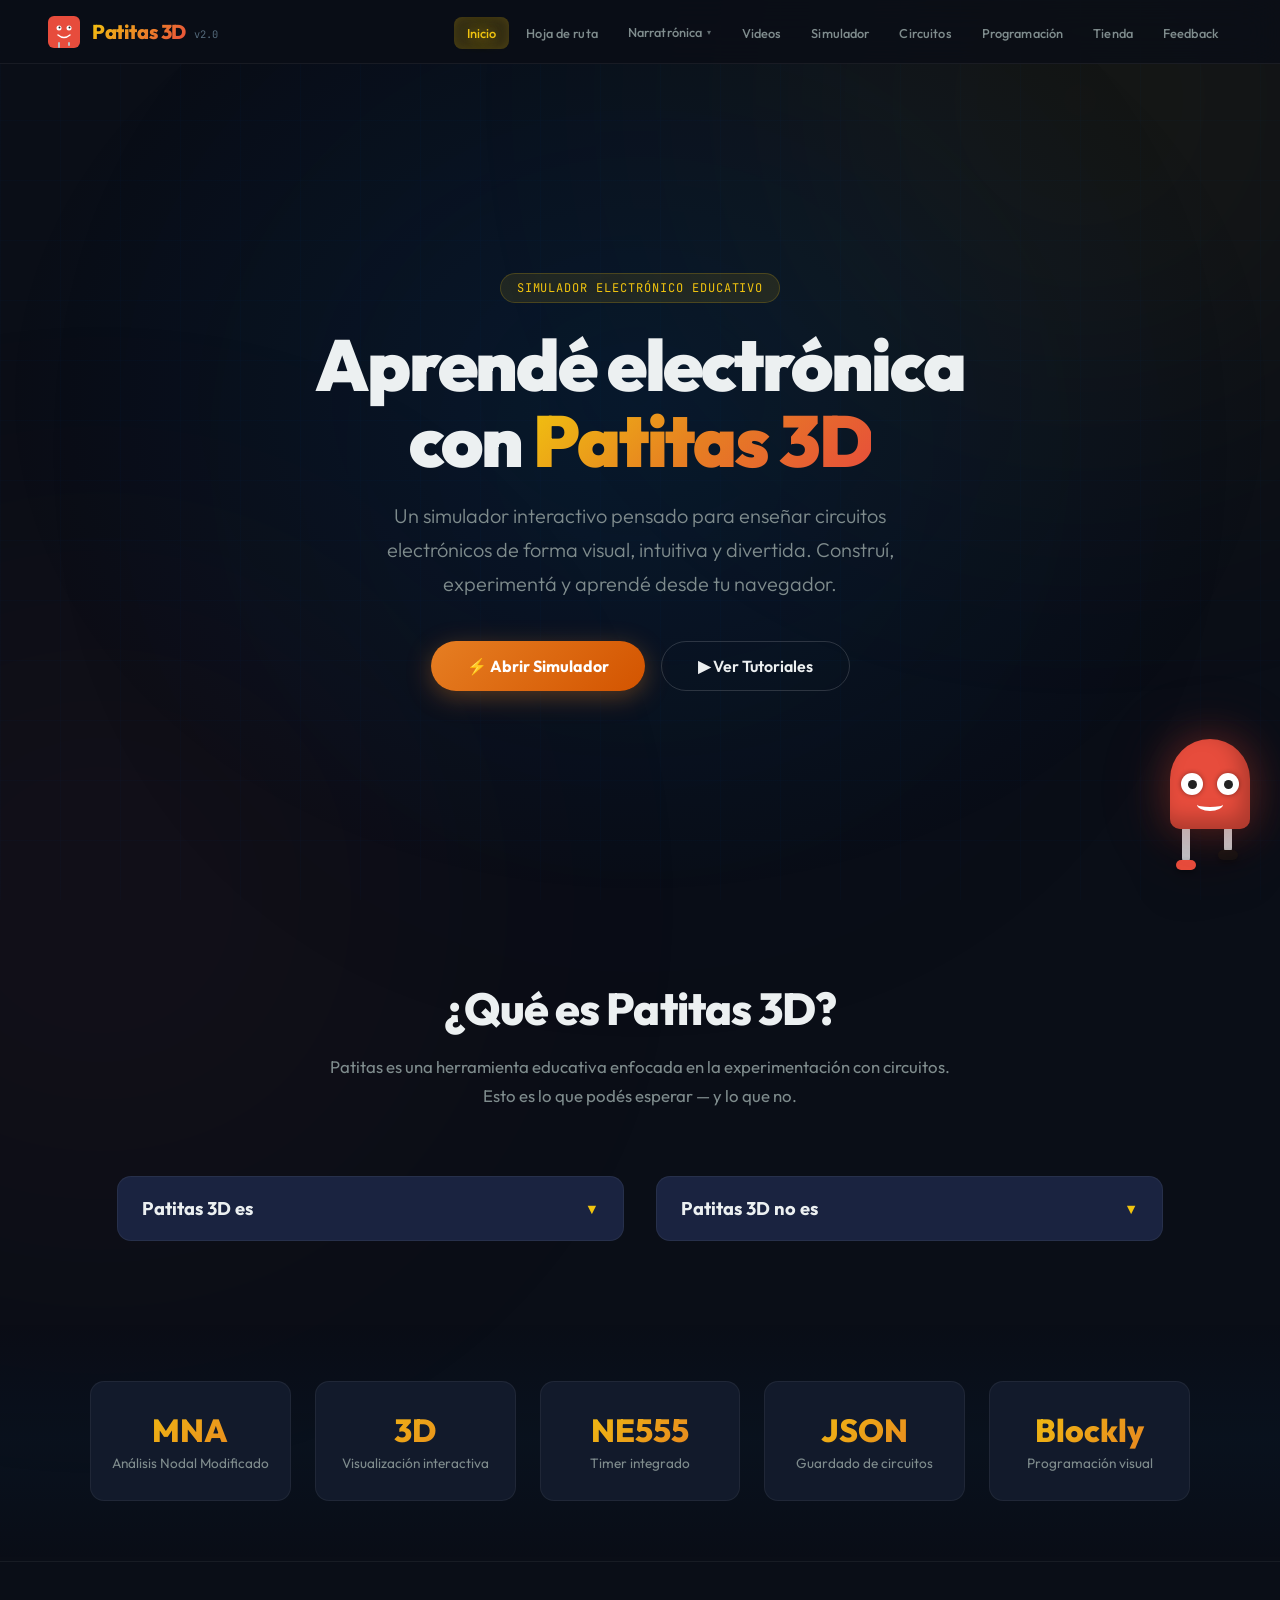
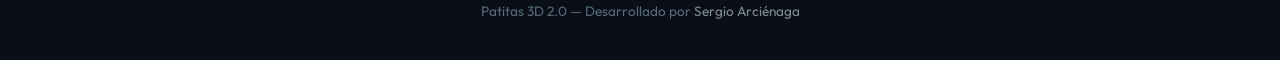
==== commit 7ddf2689: "Update index.html" ====
--- a/index.html
+++ b/index.html
@@ -1,6 +1,6 @@
 <!DOCTYPE html>
 <!--(c) Sergio Arcienaga - Todos los derechos reservados. Prohibida su copia.-->
-<html lang="es"><head><meta charset="UTF-8"><meta name="viewport" content="width=device-width, initial-scale=1.0"><title>Patitas 3D 2.0 — Simulador Electrónico Educativo</title><link rel="icon" type="image/svg+xml" href="[data-uri]"><link rel="preconnect" href="https://fonts.googleapis.com"><link rel="preconnect" href="https://fonts.gstatic.com" crossorigin><link href="https://fonts.googleapis.com/css2?family=Outfit:wght@300;400;500;600;700;800;900&family=JetBrains+Mono:wght@400;500;600&display=swap" rel="stylesheet"><link rel="stylesheet" href="css/styles.css?v=2.5"></head><body><div class="bg-grid"></div><div class="bg-glow bg-glow--yellow"></div><div class="bg-glow bg-glow--red"></div><div class="bg-glow bg-glow--blue"></div><nav class="navbar" id="navbar"><a class="nav-brand" onclick="navigate('home')"><svg width="32" height="32" viewBox="0 0 64 64" xmlns="http://www.w3.org/2000/svg"><rect width="64" height="64" rx="12" fill="#e74c3c"/><circle cx="22" cy="24" r="5" fill="#fff"/><circle cx="42" cy="24" r="5" fill="#fff"/><circle cx="23" cy="23" r="2" fill="#222"/><circle cx="43" cy="23" r="2" fill="#222"/><path d="M20 38 Q32 48 44 38" fill="none" stroke="#fff" stroke-width="3" stroke-linecap="round"/><rect x="20" y="52" width="4" height="12" rx="2" fill="#bdc3c7"/><rect x="40" y="52" width="4" height="8" rx="2" fill="#bdc3c7"/></svg><span class="nav-brand-text">Patitas 3D</span><span class="nav-brand-version">v2.0</span></a><button class="nav-toggle" id="navToggle" aria-label="Menú"><span></span><span></span><span></span></button><ul class="nav-links" id="navLinks"><li><a class="nav-link active" data-page="home" onclick="navigate('home')">Inicio</a></li><li><a class="nav-link" data-page="roadmap" onclick="navigate('roadmap')">Hoja de ruta</a></li><li class="nav-dropdown" id="narraDropdown"><a class="nav-link nav-dropdown-toggle" onclick="toggleNarra(event)">Narratrónica <span class="nav-caret">▾</span></a><ul class="nav-submenu"><li><a class="nav-link" data-page="tuneles" onclick="navigate('tuneles')">🕳️ Túneles Secretos de Topito</a></li><li><a class="nav-link" data-page="hidroponia" onclick="navigate('hidroponia')">💧 Analogía Hidropónica</a></li></ul></li><li><a class="nav-link" data-page="videos" onclick="navigate('videos')">Videos</a></li><li><a class="nav-link" data-page="simulator" onclick="navigate('simulator')">Simulador</a></li><li><a class="nav-link" data-page="circuits" onclick="navigate('circuits')">Circuitos</a></li><li><a class="nav-link" data-page="programming" onclick="navigate('programming')">Programación</a></li><li><a class="nav-link" data-page="recursos" onclick="navigate('recursos')">Recursos</a></li><li><a class="nav-link" data-page="feedback" onclick="navigate('feedback')">Feedback</a></li></ul></nav><div class="nav-hover-zone" id="navHoverZone"></div><section class="page active" id="page-home"><div class="hero"><div class="hero-video-wrap" id="heroVideoWrap"><video id="heroVideo1" autoplay muted playsinline disablePictureInPicture class="active"><source src="Video_Project.mp4" type="video/mp4"></video><video id="heroVideo2" muted playsinline disablePictureInPicture><source src="about:blank" type="video/mp4"></video></div><div class="hero-badge">Simulador Electrónico Educativo</div><h1>Aprendé electrónica<br>con <span class="gradient-text">Patitas 3D</span></h1><p class="hero-sub">
+<html lang="es"><head><meta charset="UTF-8"><meta name="viewport" content="width=device-width, initial-scale=1.0"><title>Patitas 3D 2.0 — Simulador Electrónico Educativo</title><link rel="icon" type="image/svg+xml" href="[data-uri]"><link rel="preconnect" href="https://fonts.googleapis.com"><link rel="preconnect" href="https://fonts.gstatic.com" crossorigin><link href="https://fonts.googleapis.com/css2?family=Outfit:wght@300;400;500;600;700;800;900&family=JetBrains+Mono:wght@400;500;600&display=swap" rel="stylesheet"><link rel="stylesheet" href="css/styles.css?v=2.8"></head><body><div class="bg-grid"></div><div class="bg-glow bg-glow--yellow"></div><div class="bg-glow bg-glow--red"></div><div class="bg-glow bg-glow--blue"></div><nav class="navbar" id="navbar"><a class="nav-brand" onclick="navigate('home')"><svg width="32" height="32" viewBox="0 0 64 64" xmlns="http://www.w3.org/2000/svg"><rect width="64" height="64" rx="12" fill="#e74c3c"/><circle cx="22" cy="24" r="5" fill="#fff"/><circle cx="42" cy="24" r="5" fill="#fff"/><circle cx="23" cy="23" r="2" fill="#222"/><circle cx="43" cy="23" r="2" fill="#222"/><path d="M20 38 Q32 48 44 38" fill="none" stroke="#fff" stroke-width="3" stroke-linecap="round"/><rect x="20" y="52" width="4" height="12" rx="2" fill="#bdc3c7"/><rect x="40" y="52" width="4" height="8" rx="2" fill="#bdc3c7"/></svg><span class="nav-brand-text">Patitas 3D</span><span class="nav-brand-version">v2.0</span></a><button class="nav-toggle" id="navToggle" aria-label="Menú"><span></span><span></span><span></span></button><ul class="nav-links" id="navLinks"><li><a class="nav-link active" data-page="home" onclick="navigate('home')">Inicio</a></li><li><a class="nav-link" data-page="roadmap" onclick="navigate('roadmap')">Hoja de ruta</a></li><li class="nav-dropdown" id="narraDropdown"><a class="nav-link nav-dropdown-toggle" onclick="toggleNarra(event)">Narratrónica <span class="nav-caret">▾</span></a><ul class="nav-submenu"><li><a class="nav-link" data-page="tuneles" onclick="navigate('tuneles')">🕳️ Túneles Secretos de Topito</a></li><li><a class="nav-link" data-page="hidroponia" onclick="navigate('hidroponia')">💧 Analogía Hidropónica</a></li><li><a class="nav-link" data-page="aldea" onclick="navigate('aldea')">🏘️ El Secreto de la Aldea</a></li></ul></li><li><a class="nav-link" data-page="videos" onclick="navigate('videos')">Videos</a></li><li><a class="nav-link" data-page="simulator" onclick="navigate('simulator')">Simulador</a></li><li><a class="nav-link" data-page="circuits" onclick="navigate('circuits')">Circuitos</a></li><li><a class="nav-link" data-page="programming" onclick="navigate('programming')">Programación</a></li><li><a class="nav-link" data-page="recursos" onclick="navigate('recursos')">Tienda</a></li><li><a class="nav-link" data-page="feedback" onclick="navigate('feedback')">Feedback</a></li></ul></nav><div class="nav-hover-zone" id="navHoverZone"></div><section class="page active" id="page-home"><div class="hero"><div class="hero-video-wrap" id="heroVideoWrap"><video id="heroVideo1" autoplay muted playsinline disablePictureInPicture class="active"><source src="Video_Project.mp4" type="video/mp4"></video><video id="heroVideo2" muted playsinline disablePictureInPicture><source src="about:blank" type="video/mp4"></video></div><div class="hero-badge">Simulador Electrónico Educativo</div><h1>Aprendé electrónica<br>con <span class="gradient-text">Patitas 3D</span></h1><p class="hero-sub">
             Un simulador interactivo pensado para enseñar circuitos electrónicos de forma visual, intuitiva y divertida. Construí, experimentá y aprendé desde tu navegador.
         </p><div class="hero-actions"><button class="btn-primary" onclick="navigate('simulator')">
                 ⚡ Abrir Simulador
@@ -10,7 +10,7 @@
             Patitas es una herramienta educativa enfocada en la experimentación con circuitos. Esto es lo que podés esperar — y lo que no.
         </p><div class="features-grid"><details class="patitas-accordion"><summary>Patitas 3D es</summary><div class="feature-col"><ul class="feature-list stagger"><li><span class="li-icon">🔬</span><span>Un <strong>simulador educativo</strong> para aprender electrónica básica y analizar circuitos de forma interactiva.</span></li><li><span class="li-icon">🧩</span><span>Una herramienta con <strong>componentes reales</strong>: resistencias, capacitores, LEDs, transistores, potenciómetros, NE555 y más.</span></li><li><span class="li-icon">📐</span><span>Un entorno con <strong>análisis MNA</strong> (Modified Nodal Analysis) para resolver circuitos con precisión.</span></li><li><span class="li-icon">🎓</span><span>Una plataforma pensada para <strong>estudiantes y docentes</strong>, ideal para acompañar clases presenciales y virtuales.</span></li><li><span class="li-icon">🌐</span><span>100% <strong>web</strong>: funciona desde cualquier navegador, sin instalaciones ni descargas.</span></li><li><span class="li-icon">💾</span><span>Compatible con <strong>guardado y carga de circuitos</strong> en formato JSON para compartir con otros.</span></li></ul></div></details><details class="patitas-accordion"><summary>Patitas 3D no es</summary><div class="feature-col"><ul class="feature-list stagger"><li><span class="li-icon">🚫</span><span><strong>No reemplaza</strong> a simuladores profesionales como LTspice, Proteus o Multisim.</span></li><li><span class="li-icon">🚫</span><span><strong>No es una herramienta de diseño PCB</strong> ni sirve para generar esquemáticos de fabricación.</span></li><li><span class="li-icon">🚫</span><span><strong>No simula circuitos de alta frecuencia</strong> ni análisis en frecuencia complejo (Bode, etc.).</span></li><li><span class="li-icon">🚫</span><span><strong>No pretende ser exacto al 100%</strong>: las simulaciones son aproximaciones educativas, no resultados de laboratorio.</span></li><li><span class="li-icon">🚫</span><span><strong>No incluye todos los componentes</strong> existentes. Se enfoca en los más utilizados en cursos introductorios.</span></li></ul></div></details></div></div><div class="tech-strip reveal"><div class="tech-grid stagger"><div class="tech-card"><div class="tech-num">MNA</div><div class="tech-label">Análisis Nodal Modificado</div></div><div class="tech-card"><div class="tech-num">3D</div><div class="tech-label">Visualización interactiva</div></div><div class="tech-card"><div class="tech-num">NE555</div><div class="tech-label">Timer integrado</div></div><div class="tech-card"><div class="tech-num">JSON</div><div class="tech-label">Guardado de circuitos</div></div><div class="tech-card"><div class="tech-num">Blockly</div><div class="tech-label">Programación visual</div></div></div></div><footer class="site-footer"><p>Patitas 3D 2.0 — Desarrollado por <a href="mailto:sarcienaga@gmail.com">Sergio Arciénaga</a></p></footer></section><section class="page" id="page-roadmap"><div class="section-page"><h2 class="reveal">Hoja de Ruta</h2><p class="page-desc reveal">
             Conocé los pasos y misiones que conforman tu camino de aprendizaje en el laboratorio virtual.
-        </p><div class="roadmap-image-container reveal"><img src="img/portada-hoja.png" alt="Hoja de ruta Patitas" class="roadmap-image" /></div><div class="roadmap-timeline stagger reveal"><div class="roadmap-item"><div class="roadmap-number">1</div><div class="roadmap-content"><h3>Tour de Bienvenida...</h3><p>Primeros pasos para conocer las herramientas y moverte por el entorno 3D.</p></div></div><div class="roadmap-item"><div class="roadmap-number">2</div><div class="roadmap-content"><h3>Túneles Secretos de la Placa...</h3><p>Comprende cómo fluye la corriente por dentro de la protoboard (breadboard).</p></div></div><div class="roadmap-item"><div class="roadmap-number">3</div><div class="roadmap-content"><h3>Tour Didáctico...</h3><p>Conoce los diferentes componentes electrónicos y aprende a "alimentarlos".</p></div></div><div class="roadmap-item"><div class="roadmap-number">4</div><div class="roadmap-content"><h3>Las 7 Reglas de Oro...</h3><p>Las normas básicas para que tus circuitos siempre funcionen sin quemar nada.</p></div></div><div class="roadmap-item"><div class="roadmap-number">5</div><div class="roadmap-content"><h3>ChatBot Patitas con IA...</h3><p>Tu asistente inteligente siempre dispuesto a resolver tus dudas electrónicas en tiempo real.</p></div></div></div><footer class="site-footer"><p>Patitas 3D 2.0 — Desarrollado por <a href="mailto:sarcienaga@gmail.com">Sergio Arciénaga</a></p></footer></section><section class="page page--simulator" id="page-simulator"><div id="simLoader" class="sim-loader"><div class="loader-spinner"></div><p style="color: var(--text-muted); font-weight: 500; margin-top: 10px;">Cargando entorno 3D...</p></div><iframe class="sim-frame" id="simFrame" src="about:blank" title="Patitas Simulador" allowfullscreen></iframe></section><section class="page page--simulator" id="page-hidroponia"><div id="hidroLoader" class="sim-loader"><div class="loader-spinner"></div><p style="color: var(--text-muted); font-weight: 500; margin-top: 10px;">Cargando Analogía Hidropónica…</p></div><iframe class="sim-frame" id="hidroFrame" src="about:blank" title="Analogía Hidropónica" allowfullscreen></iframe></section><section class="page page--simulator" id="page-tuneles"><div id="tunelesLoader" class="sim-loader"><div class="loader-spinner"></div><p style="color: var(--text-muted); font-weight: 500; margin-top: 10px;">Cargando Túneles Secretos…</p></div><iframe class="sim-frame" id="tunelesFrame" src="about:blank" title="Túneles Secretos" allowfullscreen></iframe></section><section class="page" id="page-circuits"><div class="section-page"><h2 class="reveal">Circuitos de Ejemplo</h2><p class="page-desc reveal">
+        </p><div class="roadmap-image-container reveal"><img src="img/portada-hoja.png" alt="Hoja de ruta Patitas" class="roadmap-image" /></div><div class="roadmap-timeline stagger reveal"><div class="roadmap-item"><div class="roadmap-number">1</div><div class="roadmap-content"><h3>Tour de Bienvenida...</h3><p>Primeros pasos para conocer las herramientas y moverte por el entorno 3D.</p></div></div><div class="roadmap-item"><div class="roadmap-number">2</div><div class="roadmap-content"><h3>Túneles Secretos de la Placa...</h3><p>Comprende cómo fluye la corriente por dentro de la protoboard (breadboard).</p></div></div><div class="roadmap-item"><div class="roadmap-number">3</div><div class="roadmap-content"><h3>Tour Didáctico...</h3><p>Conoce los diferentes componentes electrónicos y aprende a "alimentarlos".</p></div></div><div class="roadmap-item"><div class="roadmap-number">4</div><div class="roadmap-content"><h3>Las 7 Reglas de Oro...</h3><p>Las normas básicas para que tus circuitos siempre funcionen sin quemar nada.</p></div></div><div class="roadmap-item"><div class="roadmap-number">5</div><div class="roadmap-content"><h3>ChatBot Patitas con IA...</h3><p>Tu asistente inteligente siempre dispuesto a resolver tus dudas electrónicas en tiempo real.</p></div></div></div><footer class="site-footer"><p>Patitas 3D 2.0 — Desarrollado por <a href="mailto:sarcienaga@gmail.com">Sergio Arciénaga</a></p></footer></section><section class="page page--simulator" id="page-simulator"><div id="simLoader" class="sim-loader"><div class="loader-spinner"></div><p style="color: var(--text-muted); font-weight: 500; margin-top: 10px;">Cargando entorno 3D...</p></div><iframe class="sim-frame" id="simFrame" src="about:blank" title="Patitas Simulador" allowfullscreen></iframe></section><section class="page page--simulator" id="page-hidroponia"><div id="hidroLoader" class="sim-loader"><div class="loader-spinner"></div><p style="color: var(--text-muted); font-weight: 500; margin-top: 10px;">Cargando Analogía Hidropónica…</p></div><iframe class="sim-frame" id="hidroFrame" src="about:blank" title="Analogía Hidropónica" allowfullscreen></iframe></section><section class="page page--simulator" id="page-aldea"><div id="aldeaLoader" class="sim-loader"><div class="loader-spinner"></div><p style="color: var(--text-muted); font-weight: 500; margin-top: 10px;">Cargando El Secreto de la Aldea…</p></div><iframe class="sim-frame" id="aldeaFrame" src="about:blank" title="El Secreto de la Aldea" allowfullscreen></iframe></section><section class="page page--simulator" id="page-tuneles"><div id="tunelesLoader" class="sim-loader"><div class="loader-spinner"></div><p style="color: var(--text-muted); font-weight: 500; margin-top: 10px;">Cargando Túneles Secretos…</p></div><iframe class="sim-frame" id="tunelesFrame" src="about:blank" title="Túneles Secretos" allowfullscreen></iframe></section><section class="page" id="page-circuits"><div class="section-page"><h2 class="reveal">Circuitos de Ejemplo</h2><p class="page-desc reveal">
             En cada tarjeta se presentan circuitos con fundamentos teóricos, videos y ejemplos para descargar y cargarlos directamente en el simulador.
         </p><div class="circuits-grid stagger reveal" style="margin-bottom: 24px;"><div class="callout" style="margin-bottom: 0; display: flex; align-items: flex-start; gap: 12px;"><div style="font-size: 1.5rem; font-weight: 800; color: var(--patitas-red); line-height: 1;">1</div><div>Debes hacer clic en el botón de Descargar y guardá el archivo en tu disco local.</div></div><div class="callout" style="margin-bottom: 0; display: flex; align-items: flex-start; gap: 12px;"><div style="font-size: 1.5rem; font-weight: 800; color: var(--patitas-red); line-height: 1;">2</div><div>En el simulador, usá el botón de <strong>Cargar</strong> (📂) en la barra superior.</div></div><div class="callout" style="margin-bottom: 0; display: flex; align-items: flex-start; gap: 12px;"><div style="font-size: 1.5rem; font-weight: 800; color: var(--patitas-red); line-height: 1;">3</div><div>Seleccioná el archivo <code>.json</code> descargado. ¡Listo!</div></div></div><div class="circuits-grid stagger reveal"><div class="circuit-card" onclick="openCircuitModal(event, 'serie-paralelo')"><img src="img/tarjeta1/sim-serie.jpg" alt="Circuito Serie y Paralelo" class="circuit-card-img"><div class="circuit-card-body"><span class="card-tag">Básico</span><h3>Circuitos Serie y Paralelo</h3><p>En un circuito en serie la corriente es la misma en todos los componentes. En paralelo, el voltaje es el mismo mientras que la corriente total se divide entre las ramas.</p></div></div><div class="circuit-card" onclick="openCircuitModal(event, 'divisor-tension')"><img src="img/tarjeta2/portada-divisor.jpg" alt="Divisor de Tensión" class="circuit-card-img"><div class="circuit-card-body"><span class="card-tag">Intermedio</span><h3>Divisor de Tensión</h3><p>Un divisor de tensión convierte un voltaje de entrada alto en un voltaje de salida más bajo y proporcional usando dos resistencias en serie.</p></div></div><div class="circuit-card" onclick="openCircuitModal(event, 'pull-up-down')"><img src="img/tarjeta3/portada-pull.jpg" alt="Pull-Up y Pull-Down" class="circuit-card-img" style="object-fit: contain; padding: 4px; background: rgba(0,0,0,0.3);" onerror="this.src='img/tarjeta3/portada-pull.jpg'; this.onerror=null;"><div class="circuit-card-body"><span class="card-tag">Básico</span><h3>Pull-Up y Pull-Down</h3><p>Configuraciones de resistencias para definir un estado lógico seguro (0V o Vcc) cuando un pulsador está en reposo. Esenciales para entradas digitales.</p></div></div><div class="circuit-card" onclick="openCircuitModal(event, 'potenciometro')"><img src="img/tarjeta4/portada-potenciometro.jpg" alt="Potenciómetro" class="circuit-card-img" style="object-fit: contain; padding: 4px; background: rgba(0,0,0,0.3);" onerror="this.src='img/placeholder.jpg'; this.onerror=null;"><div class="circuit-card-body"><span class="card-tag">Intermedio</span><h3>Potenciómetro</h3><p>Resistencia variable ajustable. Puede funcionar como simple limitador de corriente o como un divisor de tensión ajustable para control fino.</p></div></div><div class="circuit-card" onclick="openCircuitModal(event, 'compuertas')"><img src="img/tarjeta5/portada-compuertas.jpg" alt="Compuertas Lógicas" class="circuit-card-img" style="object-fit: contain; padding: 4px; background: rgba(0,0,0,0.3);" onerror="this.src='img/placeholder.jpg'; this.onerror=null;"><div class="circuit-card-body"><span class="card-tag">Avanzado</span><h3>Compuertas Lógicas</h3><p>Diseño de funciones lógicas fundamentales (NOT, OR, AND, NAND, NOR) utilizando pulsadores discretos e interruptores.</p></div></div><div class="circuit-card" onclick="openCircuitModal(event, 'puente-h')"><img src="img/tarjeta6/portada-puenteH.png" alt="Puente H" class="circuit-card-img" style="object-fit: contain; padding: 4px; background: rgba(0,0,0,0.3);" onerror="this.src='img/placeholder.jpg'; this.onerror=null;"><div class="circuit-card-body"><span class="card-tag">Avanzado</span><h3>Puente H</h3><p>Circuito clásico para invertir el sentido de giro de un motor de corriente continua, utilizando un arreglo en "H" con transistores o interruptores.</p></div></div></div></div></div><footer class="site-footer"><p>Patitas 3D 2.0 — Desarrollado por <a href="mailto:sarcienaga@gmail.com">Sergio Arciénaga</a></p></footer></section><section class="page" id="page-videos"><div class="section-page"><h2 class="reveal">Videotutoriales</h2><p class="page-desc reveal">
             Aprende a usar Patitas paso a paso con videos explicativos.
@@ -34,7 +34,7 @@
                     Descargar XML
                     <svg width="16" height="16" viewBox="0 0 24 24" fill="none" stroke="currentColor" stroke-width="2"><path d="M21 15v4a2 2 0 01-2 2H5a2 2 0 01-2-2v-4M7 10l5 5 5-5M12 15V3"/></svg></a></div></div></div><footer class="site-footer"><p>Patitas 3D 2.0 — Desarrollado por <a href="mailto:sarcienaga@gmail.com">Sergio Arciénaga</a></p></footer></section><section class="page" id="page-recursos"><div class="section-page"><h2 class="reveal">Recursos para Docentes</h2><p class="page-desc reveal">
             Manuales, cuadernos y materiales premium creados con el mismo cariño técnico-pedagógico que el simulador. Elegí, mirá el demo y llevátelo.
-        </p><div class="circuits-grid stagger reveal"><div class="circuit-card recurso-card"><img src="img/tarjeta1/sim-serie.jpg" alt="Manual Básico del Simulador" class="circuit-card-img"><div class="circuit-card-body"><span class="card-tag card-tag-free">Gratis · Nivel 1</span><h3>Manual Básico del Simulador 🔰</h3><p>12 páginas para arrancar de cero: las 7 Reglas de Oro, tu primer LED, el multímetro detective, serie vs. paralelo y la puerta a la Misión Wall-E. Con códigos QR a videos exclusivos.</p><div class="recurso-precio">$ 0 <span>· para siempre</span></div><div class="recurso-botones"><a class="btn-demo" onclick="abrirDemo('descargas/demos/demo_manual_basico.mp4')">▶ Ver demo</a><a class="btn-mp btn-gratis" href="descargas/manual_basico_patitas3D.pdf" download>⬇️ Descargar gratis</a></div></div></div><div class="circuit-card recurso-card"><img src="img/portada-hoja.png" alt="La Sala de Máquinas" class="circuit-card-img"><div class="circuit-card-body"><span class="card-tag">Avanzado · Pack ×2</span><h3>La Sala de Máquinas ⚙️</h3><p>Para docentes curiosos y electrónicos exigentes: la matemática real que corre bajo el capot de Patitas. Dos cuadernos interactivos (Pluto.jl): conductancia y matrices, y análisis nodal con la matriz recalculándose en vivo.</p><div class="recurso-precio">$ X.XXX</div><div class="recurso-botones"><a class="btn-demo" onclick="abrirDemo('descargas/demos/demo_sala_maquinas.mp4')">▶ Ver demo</a><a class="btn-mp" href="#PONER-LINK-MERCADOPAGO" target="_blank" rel="noopener">💳 Pagar con Mercado Pago</a><a class="btn-mail" href="mailto:manuales@innovarlab.com?subject=Compra%3A%20La%20Sala%20de%20M%C3%A1quinas&body=%C2%A1Hola!%20Quiero%20el%20pack%20La%20Sala%20de%20M%C3%A1quinas.%20Adjunto%20el%20comprobante.%0ANombre%3A%20%0AEscuela%20(opcional)%3A%20">📧 Enviar comprobante</a></div></div></div><div class="circuit-card recurso-card"><img src="img/portada-carrusel.png" alt="Cuadernos Docentes" class="circuit-card-img"><div class="circuit-card-body"><span class="card-tag">Docentes · Colab</span><h3>Cuadernos Docentes 🧪</h3><p>La «verdad física» de cada circuito con el mismo modelo matemático de Patitas 3D, más un guion de clase listo para el aula. Corren en Google Colab: nada que instalar, un clic y a enseñar.</p><div class="recurso-precio">$ X.XXX</div><div class="recurso-botones"><a class="btn-demo" onclick="abrirDemo('descargas/demos/demo_cuadernos.mp4')">▶ Ver demo</a><a class="btn-mp" href="#PONER-LINK-MERCADOPAGO" target="_blank" rel="noopener">💳 Pagar con Mercado Pago</a><a class="btn-mail" href="mailto:manuales@innovarlab.com?subject=Compra%3A%20Cuadernos%20Docentes&body=%C2%A1Hola!%20Quiero%20los%20Cuadernos%20Docentes.%20Adjunto%20el%20comprobante.%0ANombre%3A%20%0AEscuela%20(opcional)%3A%20">📧 Enviar comprobante</a></div></div></div></div><div class="compra-pasos reveal"><h3>¿Cómo lo comprás? Tres pasitos</h3><div class="compra-grid"><div class="callout"><b>1 · Pagá</b> con Mercado Pago desde la tarjeta, o transferí al alias <span class="alias-chip" onclick="copiarAlias(this)">ALIAS.PATITAS.MP 📋</span></div><div class="callout"><b>2 · Avisanos</b> con el botón «Enviar comprobante»: el correo sale prearmado, solo adjuntás y enviás.</div><div class="callout"><b>3 · Recibís</b> el material en tu casilla dentro de las 24 horas. 🧡</div></div><p class="recursos-nota">¿Dudas antes de comprar? Escribinos a <a href="mailto:manuales@innovarlab.com">manuales@innovarlab.com</a> — respondemos siempre.</p><p class="recursos-nota">🔜 <b>En preparación:</b> Manual Básico enriquecido (con la Misión Wall-E integrada) · Pack Narratrónica (Túneles Secretos + Analogía Hidropónica) · Manuales Intermedio y Avanzado.</p></div></div><div id="demo-modal" onclick="cerrarDemo(event)"><div class="demo-box"><button class="demo-close" onclick="cerrarDemo(event, true)">✕</button><video id="demo-video" controls playsinline></video></div></div>
+        </p><div class="circuits-grid stagger reveal"><div class="circuit-card recurso-card"><img src="img/tarjeta1/sim-serie.jpg" alt="Manual Básico Abreviado" class="circuit-card-img"><div class="circuit-card-body"><span class="card-tag card-tag-free">Gratis · Nivel 1</span><h3>Manual Básico Abreviado 🔰</h3><p>10 páginas para arrancar de cero: las 7 Reglas de Oro, detalles del menú del simulador, tu primer LED, circuitos serie y el multímetro detective.</p><div class="recurso-precio">$ 0 <span>· para siempre</span></div><div class="recurso-botones"><a class="btn-mp btn-gratis" href="descargas/manual_basico_patitas3D.pdf" download>⬇️ Descargar gratis</a></div></div></div><div class="circuit-card recurso-card"><img src="img/portada-hoja.png" alt="Manual Básico Enriquecido" class="circuit-card-img"><div class="circuit-card-body"><span class="card-tag">Básico · Pack ×2</span><h3>Manual Básico Enriquecido 🚀</h3><p>Como el Manual Básico pero enriquecido con videos, súper trucos, circuitos en serie y paralelo y propuestas de actividades. El pack incluye una lección completa en formato .json y el armado de un circuito usando bloques de programación con movimientos de cámara, en formato .xml.</p><div class="recurso-precio">$ X.XXX</div><div class="recurso-botones"><a class="btn-demo" onclick="abrirDemo('descargas/demos/demo_manual_enriquecido.mp4')">▶ Ver demo</a><a class="btn-mp" href="#PONER-LINK-MERCADOPAGO" target="_blank" rel="noopener">💳 Pagar con Mercado Pago</a><a class="btn-ws" href="https://wa.me/5493874648745?text=%C2%A1Hola%21%20Compr%C3%A9%20el%20Manual%20B%C3%A1sico%20Enriquecido.%20Te%20adjunto%20el%20comprobante." target="_blank" rel="noopener">📱 Enviar comprobante por WhatsApp</a><p class="comprobante-nota">📧 o por correo a <a href="mailto:manuales@innovarlab.com">manuales@innovarlab.com</a></p></div></div></div><div class="circuit-card recurso-card"><img src="img/portada-carrusel.png" alt="Cuadernos Docentes" class="circuit-card-img"><div class="circuit-card-body"><span class="card-tag">Docentes · Colab</span><h3>Cuadernos Docentes 🧪</h3><p>La «verdad física» de cada circuito con el mismo modelo matemático de Patitas 3D, más un guion de clase listo para el aula. Corren en Google Colab: nada que instalar, un clic y a enseñar.</p><div class="recurso-precio">$ X.XXX</div><div class="recurso-botones"><a class="btn-demo" onclick="abrirDemo('descargas/demos/demo_cuadernos.mp4')">▶ Ver demo</a><a class="btn-mp" href="#PONER-LINK-MERCADOPAGO" target="_blank" rel="noopener">💳 Pagar con Mercado Pago</a><a class="btn-ws" href="https://wa.me/5493874648745?text=%C2%A1Hola%21%20Compr%C3%A9%20los%20Cuadernos%20Docentes.%20Te%20adjunto%20el%20comprobante." target="_blank" rel="noopener">📱 Enviar comprobante por WhatsApp</a><p class="comprobante-nota">📧 o por correo a <a href="mailto:manuales@innovarlab.com">manuales@innovarlab.com</a></p></div></div></div></div><div class="compra-pasos reveal"><h3>¿Cómo lo comprás? Tres pasitos</h3><div class="compra-grid"><div class="callout"><b>1 · Pagá</b> con Mercado Pago desde la tarjeta, o transferí al alias <span class="alias-chip" onclick="copiarAlias(this)">ALIAS.PATITAS.MP 📋</span></div><div class="callout"><b>2 · Avisanos</b> con el botón «Enviar comprobante»: el correo sale prearmado, solo adjuntás y enviás.</div><div class="callout"><b>3 · Recibís</b> el material en tu casilla dentro de las 24 horas. 🧡</div></div><p class="recursos-nota">¿Dudas antes de comprar? Escribinos a <a href="mailto:manuales@innovarlab.com">manuales@innovarlab.com</a> — respondemos siempre.</p><p class="recursos-nota">🔜 <b>En preparación:</b> Pack Narratrónica (Túneles Secretos + Analogía Hidropónica) · Manuales Intermedio y Avanzado.</p></div></div><div id="demo-modal" onclick="cerrarDemo(event)"><div class="demo-box"><button class="demo-close" onclick="cerrarDemo(event, true)">✕</button><video id="demo-video" controls playsinline></video></div></div>
     <script>function abrirDemo(e){var t=document.getElementById("demo-modal"),o=document.getElementById("demo-video");o.onerror=function(){cerrarDemo(null,!0),alert("🎬 El demo de este recurso llega muy pronto.")},o.src=e,t.classList.add("open"),o.play().catch(function(){})}function cerrarDemo(e,t){if(t||!e||"demo-modal"===e.target.id){var o=document.getElementById("demo-modal"),n=document.getElementById("demo-video");n.pause(),n.removeAttribute("src"),n.load(),o.classList.remove("open")}}function copiarAlias(e){var t=e.textContent.replace("📋","").trim();navigator.clipboard&&navigator.clipboard.writeText(t).then(function(){var t=e.textContent;e.textContent="¡Copiado! ✅",setTimeout(function(){e.textContent=t},1600)})}
 </script>
 </section><section class="page" id="page-feedback"><div class="feedback-container"><h2 class="reveal">Tu opinión importa</h2><p class="page-desc reveal">
@@ -44,7 +44,7 @@
                 data-src="contacto.html"
                 title="Formulario de Feedback">
                 Cargando…
-            </iframe></div></div></div><footer class="site-footer"><p>Patitas 3D 2.0 — Desarrollado por <a href="mailto:sarcienaga@gmail.com">Sergio Arciénaga</a></p></footer></section><div class="hero-mascot" id="globalMascot"><div class="mascot-body"><div class="mascot-eye"></div><div class="mascot-eye"></div><div class="mascot-smile"></div></div><div class="mascot-legs"><div><div class="mascot-leg mascot-leg--long"></div><div class="mascot-shoe mascot-shoe--red"></div></div><div><div class="mascot-leg mascot-leg--short"></div><div class="mascot-shoe mascot-shoe--black"></div></div></div></div><script src="js/app.js?v=2.5"></script><div id="lessonModal" class="modal-overlay"><div class="modal-container"><div class="modal-header"><div style="flex-grow: 1;"><h2 id="modalTitle">Título de la Lección</h2><p id="modalDesc" style="color: var(--text-secondary); margin-top: 5px; font-size: 0.95rem; display: none;"></p></div><button class="modal-close" onclick="closeCircuitModal()" style="align-self: flex-start;">&times;</button></div><div class="modal-body" id="modalBody"></div></div></div><template id="tpl-serie-paralelo" data-title="Circuito Serie y Paralelo" data-desc="Aprende de manera visual cómo fluye la corriente a través de componentes conectados en serie y paralelo."><h3 style="margin-top: 0;">Circuito Serie</h3><div class="modal-two-columns"><div class="modal-column"><div class="zoom-container" onclick="window.openImageZoom('img/tarjeta1/guia-serie.jpg')"><img src="img/tarjeta1/guia-serie.jpg" class="modal-img-full modal-img-stretch" alt="Infografía Circuito Serie" onerror="this.style.display='none'" style="margin-top: 0; margin-bottom: 0;"><div class="zoom-overlay" style="font-size: 5rem; text-shadow: 0 4px 10px rgba(0,0,0,0.5);">🔍</div></div></div><div class="modal-column"><div class="zoom-container" onclick="window.openVideoZoom('img/tarjeta1/LEDSeerie.mp4')"><img src="img/tarjeta1/sim-serie.jpg" class="modal-img-full modal-img-cover" alt="Simulación Circuito Serie" onerror="this.style.display='none'" style="margin-top: 0;"><div class="zoom-overlay" style="font-size: 5rem; text-shadow: 0 4px 10px rgba(0,0,0,0.5);">▶️</div></div></div></div><div class="modal-download-box" style="margin-top: 30px;"><a download href="descargas/led.json" target="_blank" class="download-btn" style="width: auto; padding: 12px 30px; font-size: 1.1rem; border-radius: 50px;"><i class="fas fa-download"></i> Descargar JSON: Circuitos Serie y Paralelo
+            </iframe></div></div></div><footer class="site-footer"><p>Patitas 3D 2.0 — Desarrollado por <a href="mailto:sarcienaga@gmail.com">Sergio Arciénaga</a></p></footer></section><div class="hero-mascot" id="globalMascot"><div class="mascot-body"><div class="mascot-eye"></div><div class="mascot-eye"></div><div class="mascot-smile"></div></div><div class="mascot-legs"><div><div class="mascot-leg mascot-leg--long"></div><div class="mascot-shoe mascot-shoe--red"></div></div><div><div class="mascot-leg mascot-leg--short"></div><div class="mascot-shoe mascot-shoe--black"></div></div></div></div><script src="js/app.js?v=2.8"></script><div id="lessonModal" class="modal-overlay"><div class="modal-container"><div class="modal-header"><div style="flex-grow: 1;"><h2 id="modalTitle">Título de la Lección</h2><p id="modalDesc" style="color: var(--text-secondary); margin-top: 5px; font-size: 0.95rem; display: none;"></p></div><button class="modal-close" onclick="closeCircuitModal()" style="align-self: flex-start;">&times;</button></div><div class="modal-body" id="modalBody"></div></div></div><template id="tpl-serie-paralelo" data-title="Circuito Serie y Paralelo" data-desc="Aprende de manera visual cómo fluye la corriente a través de componentes conectados en serie y paralelo."><h3 style="margin-top: 0;">Circuito Serie</h3><div class="modal-two-columns"><div class="modal-column"><div class="zoom-container" onclick="window.openImageZoom('img/tarjeta1/guia-serie.jpg')"><img src="img/tarjeta1/guia-serie.jpg" class="modal-img-full modal-img-stretch" alt="Infografía Circuito Serie" onerror="this.style.display='none'" style="margin-top: 0; margin-bottom: 0;"><div class="zoom-overlay" style="font-size: 5rem; text-shadow: 0 4px 10px rgba(0,0,0,0.5);">🔍</div></div></div><div class="modal-column"><div class="zoom-container" onclick="window.openVideoZoom('img/tarjeta1/LEDSeerie.mp4')"><img src="img/tarjeta1/sim-serie.jpg" class="modal-img-full modal-img-cover" alt="Simulación Circuito Serie" onerror="this.style.display='none'" style="margin-top: 0;"><div class="zoom-overlay" style="font-size: 5rem; text-shadow: 0 4px 10px rgba(0,0,0,0.5);">▶️</div></div></div></div><div class="modal-download-box" style="margin-top: 30px;"><a download href="descargas/led.json" target="_blank" class="download-btn" style="width: auto; padding: 12px 30px; font-size: 1.1rem; border-radius: 50px;"><i class="fas fa-download"></i> Descargar JSON: Circuitos Serie y Paralelo
         </a></div><h3>Circuitos en paralelo</h3><p>En un circuito en paralelo, el voltaje es el mismo en todos los componentes.</p><div class="modal-two-columns"><div class="modal-column"><img src="img/tarjeta1/sim-paralelo.jpg" class="modal-img-full modal-img-fixed-height" alt="Simulación Circuito Paralelo 3 Ramas" onerror="this.style.display='none'"><div class="modal-download-box" style="margin-top: 15px; border-color: transparent; background: transparent; padding: 0;"><a href="descargas/archivo.json" target="_blank" class="download-btn"><i class="fas fa-download"></i> Descargar: Circuito 3 ramas en paralelo
                 </a></div></div><div class="modal-column"><img src="img/tarjeta1/sim-paralelo-cap.jpg" class="modal-img-full modal-img-fixed-height" alt="LED en paralelo con capacitor" onerror="this.style.display='none'"><div class="modal-download-box" style="margin-top: 15px; border-color: transparent; background: transparent; padding: 0;"><a href="descargas/archivo.json" target="_blank" class="download-btn"><i class="fas fa-download"></i> Descargar: LED + R en paralelo con capacitor
                 </a></div></div></div><h3>Videos complementarios</h3><div class="modal-two-columns"><div class="modal-column"><div class="video-responsive"><iframe src="https://www.youtube.com/embed/HxSXshb9ECQ?autoplay=0&rel=0" frameborder="0" allow="accelerometer; autoplay; clipboard-write; encrypted-media; gyroscope; picture-in-picture" allowfullscreen></iframe></div><div style="text-align: center; margin-bottom: 16px; margin-top: 10px;"><a href="https://www.youtube.com/watch?v=HxSXshb9ECQ" target="_blank" style="color: var(--patitas-red); font-weight: bold; text-decoration: none;">Si ves un "Error 153", haz clic aquí para ver el video en YouTube.</a></div></div><div class="modal-column" style="display: flex; align-items: center; justify-content: center;"><img src="img/tarjeta1/guia-calc.jpg" class="modal-img-full modal-img-contain-fixed" alt="Calculadora de Patitas" onerror="this.style.display='none'" style="margin: 0 auto;"></div></div><div class="modal-two-columns" style="margin-top: 0;"><div class="modal-column"><div class="video-responsive"><iframe src="https://www.youtube.com/embed/kTE_BN6v3iI?autoplay=0&rel=0" frameborder="0" allow="accelerometer; autoplay; clipboard-write; encrypted-media; gyroscope; picture-in-picture" allowfullscreen></iframe></div><div style="text-align: center; margin-bottom: 20px; margin-top: 10px;"><a href="https://www.youtube.com/watch?v=kTE_BN6v3iI" target="_blank" style="color: var(--patitas-red); font-weight: bold; text-decoration: none;">Si ves un "Error 153", haz clic aquí para ver el video en YouTube.</a></div><img src="img/tarjeta1/sim-medir-v.jpg" class="modal-img-full modal-img-contain-fixed" alt="Medición de tensión" onerror="this.style.display='none'"><div class="modal-download-box" style="margin-top: 15px; border-color: transparent; background: transparent; padding: 0;"><a href="descargas/archivo.json" target="_blank" class="download-btn"><i class="fas fa-download"></i> Descargar: Medición de tensión (3 resistencias)
--- a/css/styles.css
+++ b/css/styles.css
@@ -1761,3 +1761,9 @@
         -webkit-overflow-scrolling: touch;
     }
 }
+
+.comprobante-nota{color:var(--text-muted);font-size:.82rem;text-align:center;margin:2px 0 0 0}
+.comprobante-nota a{color:var(--sky-blue,#5dade2);text-decoration:none}
+
+.btn-ws { display: inline-flex; align-items: center; justify-content: center; gap: 8px; padding: 10px 14px; border-radius: 10px; font-weight: 700; font-size: 0.9rem; cursor: pointer; text-decoration: none; transition: transform .15s, filter .15s; background: linear-gradient(135deg, #25d366, #128c7e); color: #fff; }
+.btn-ws:hover { transform: translateY(-2px); filter: brightness(1.12); }
